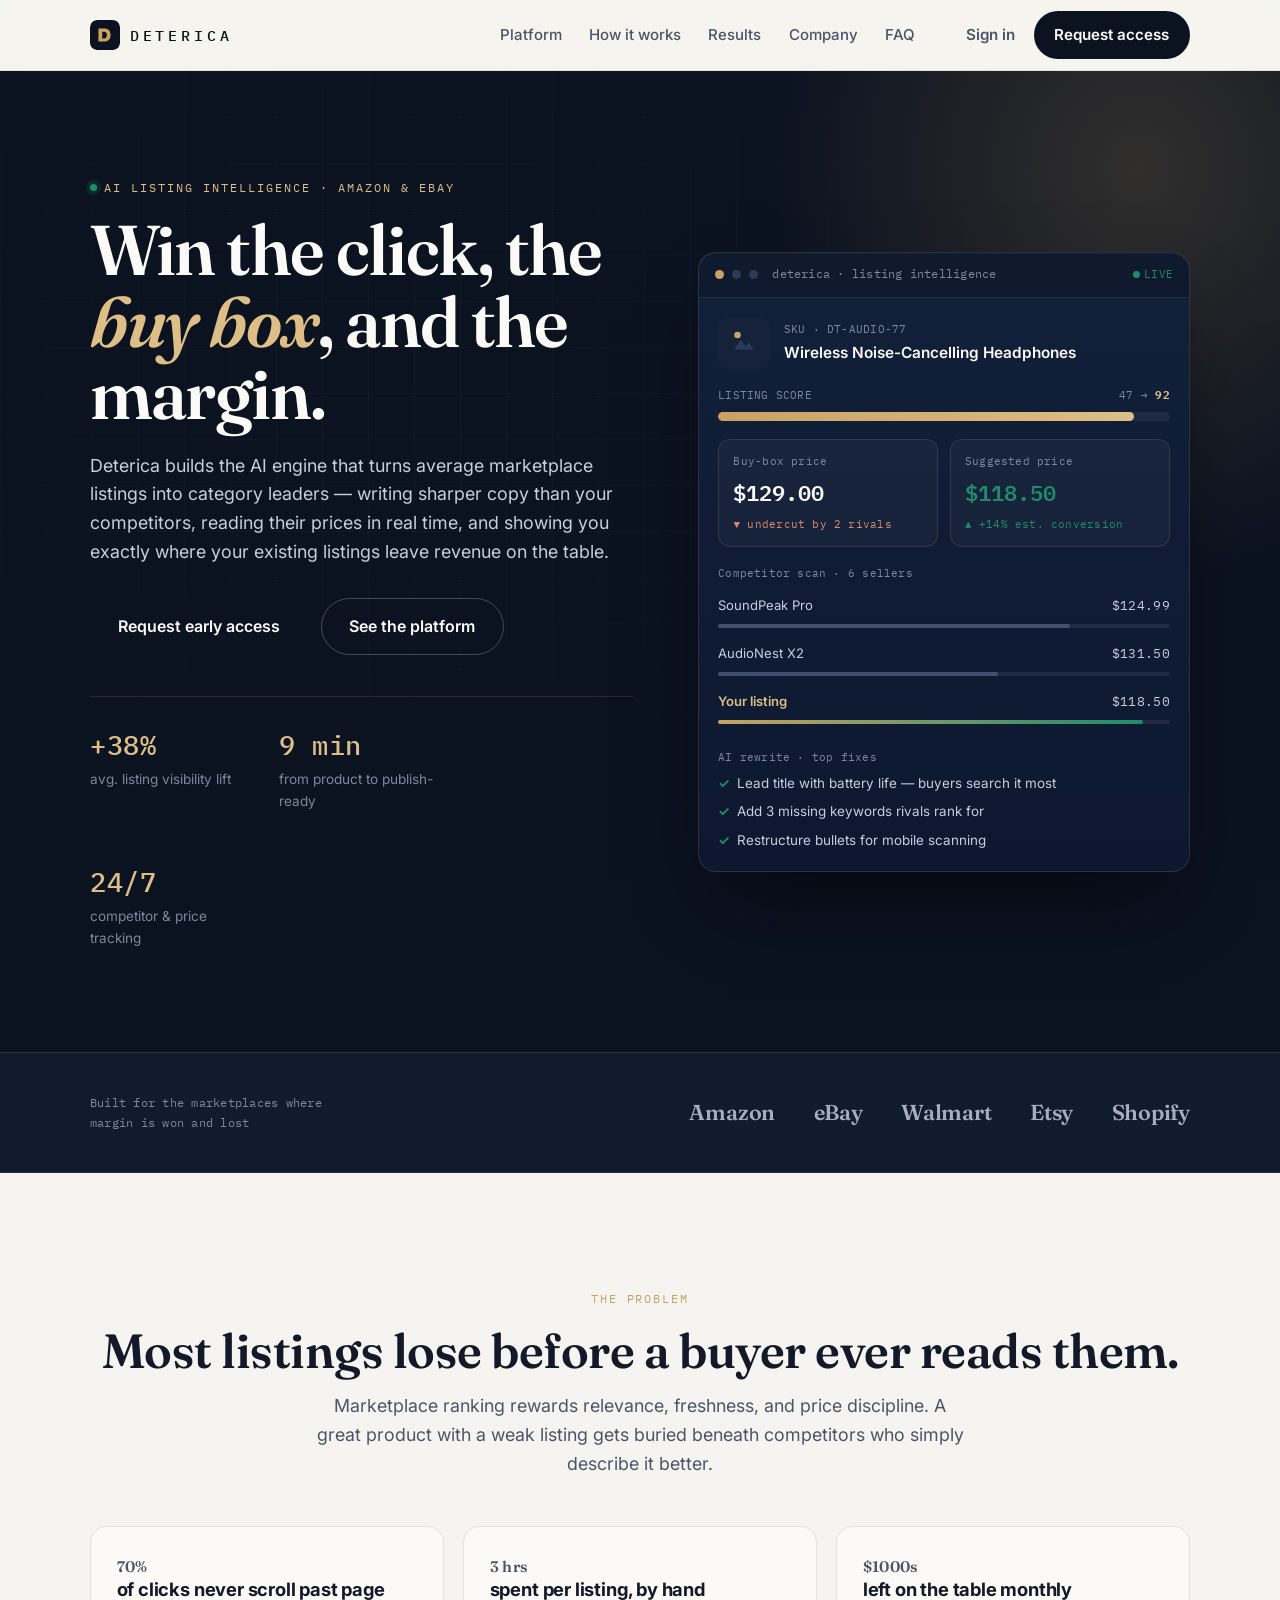
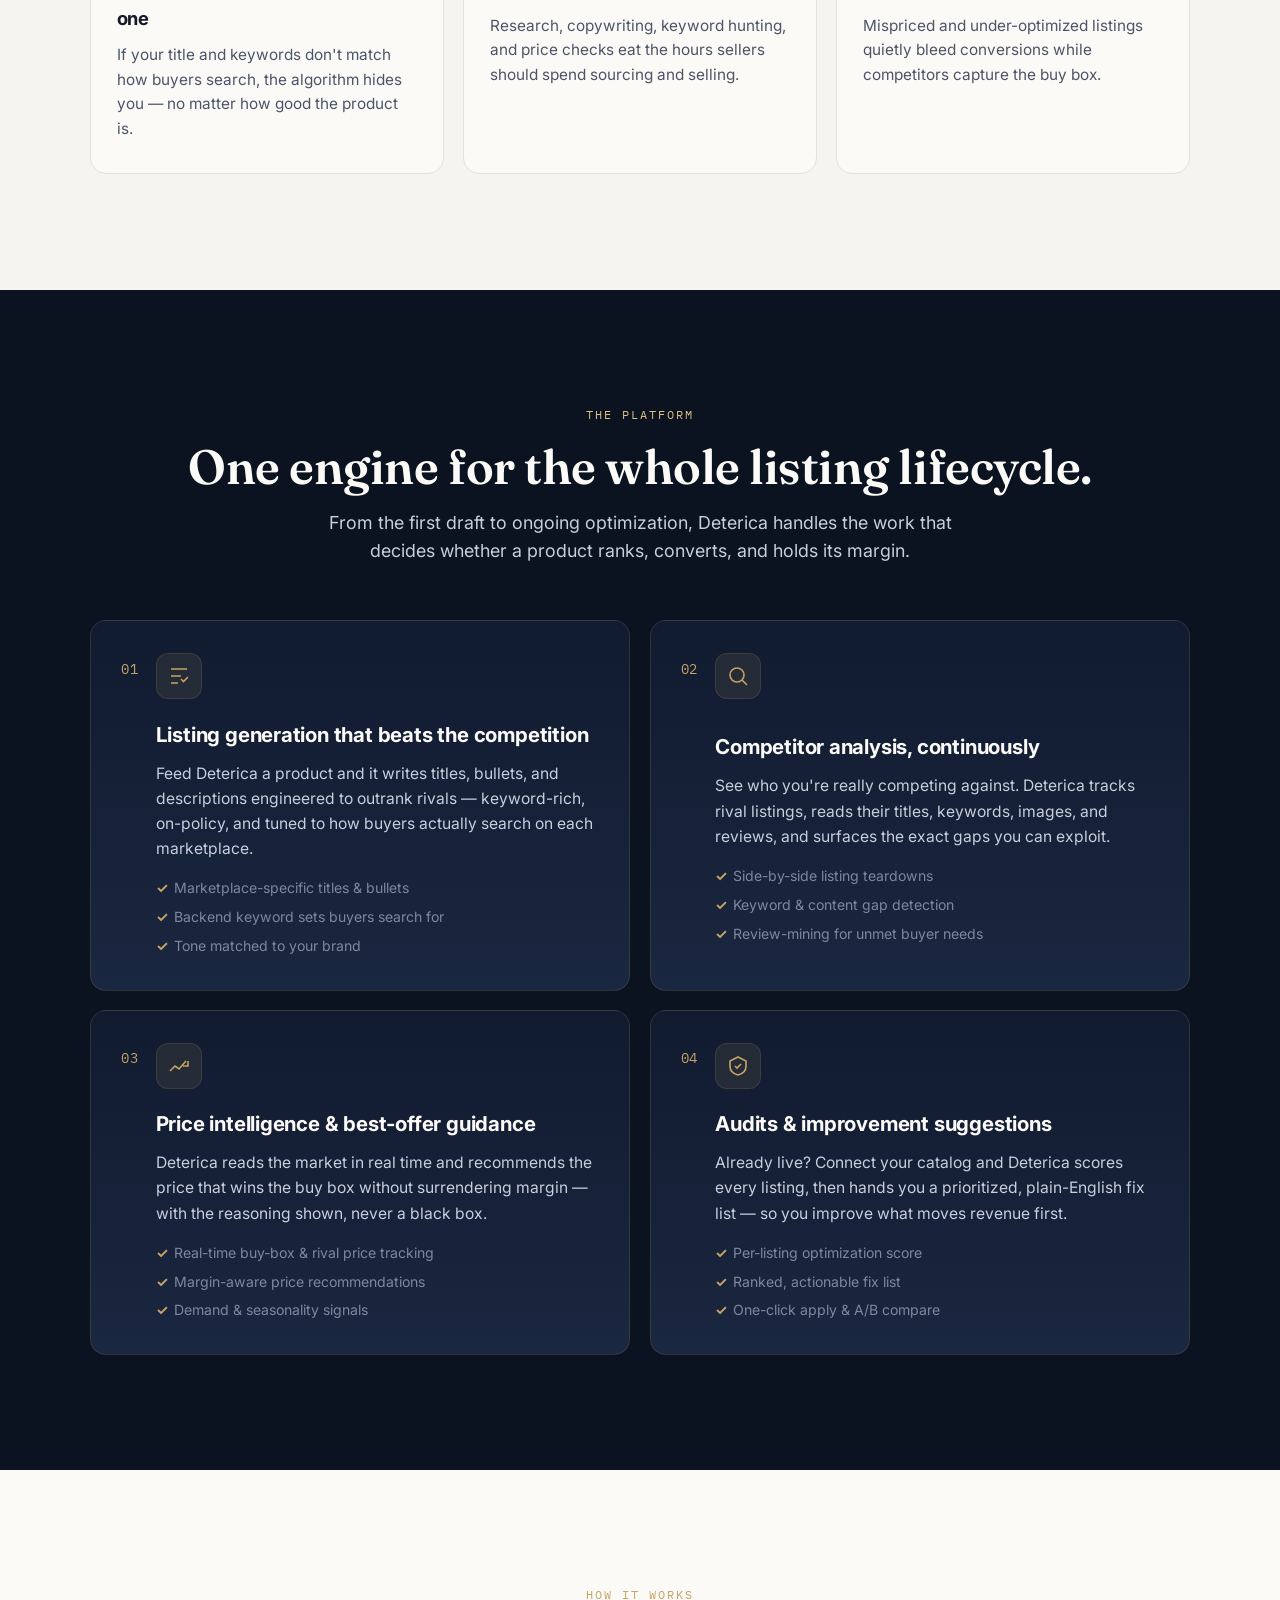
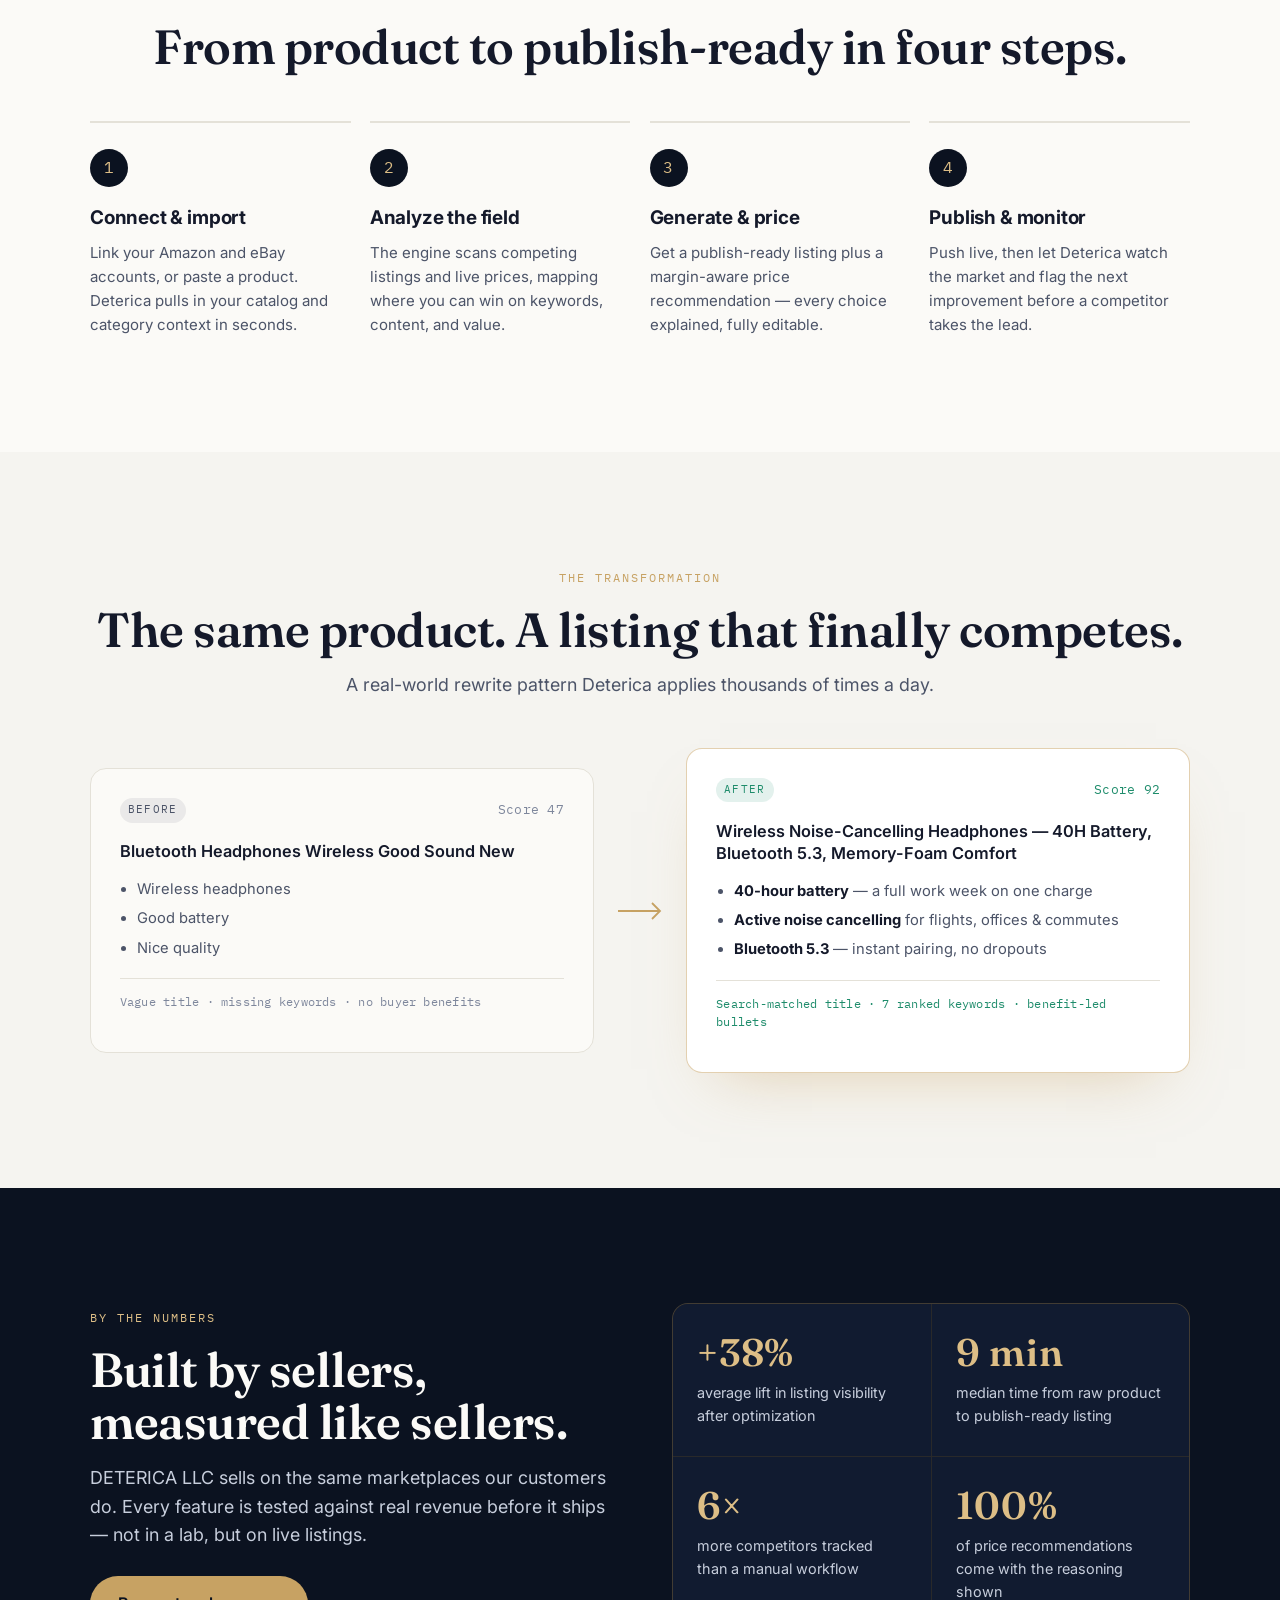
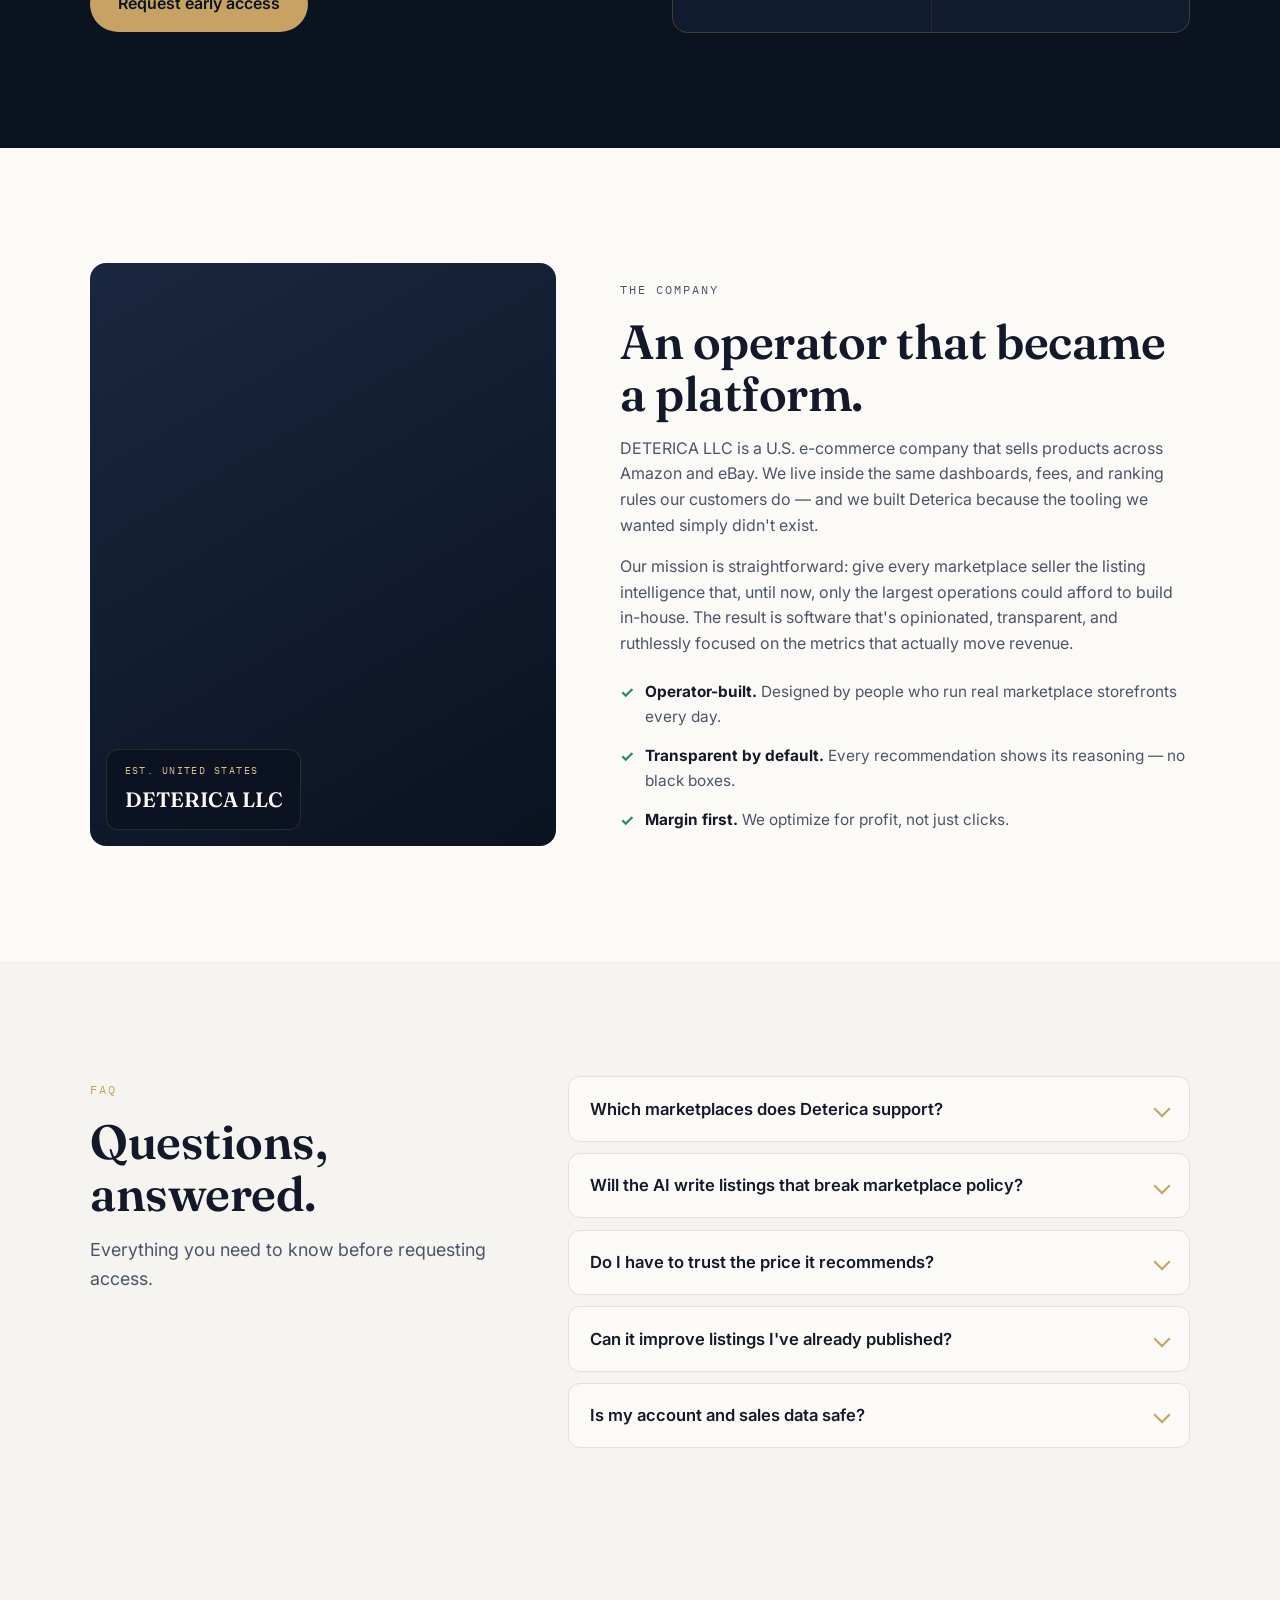
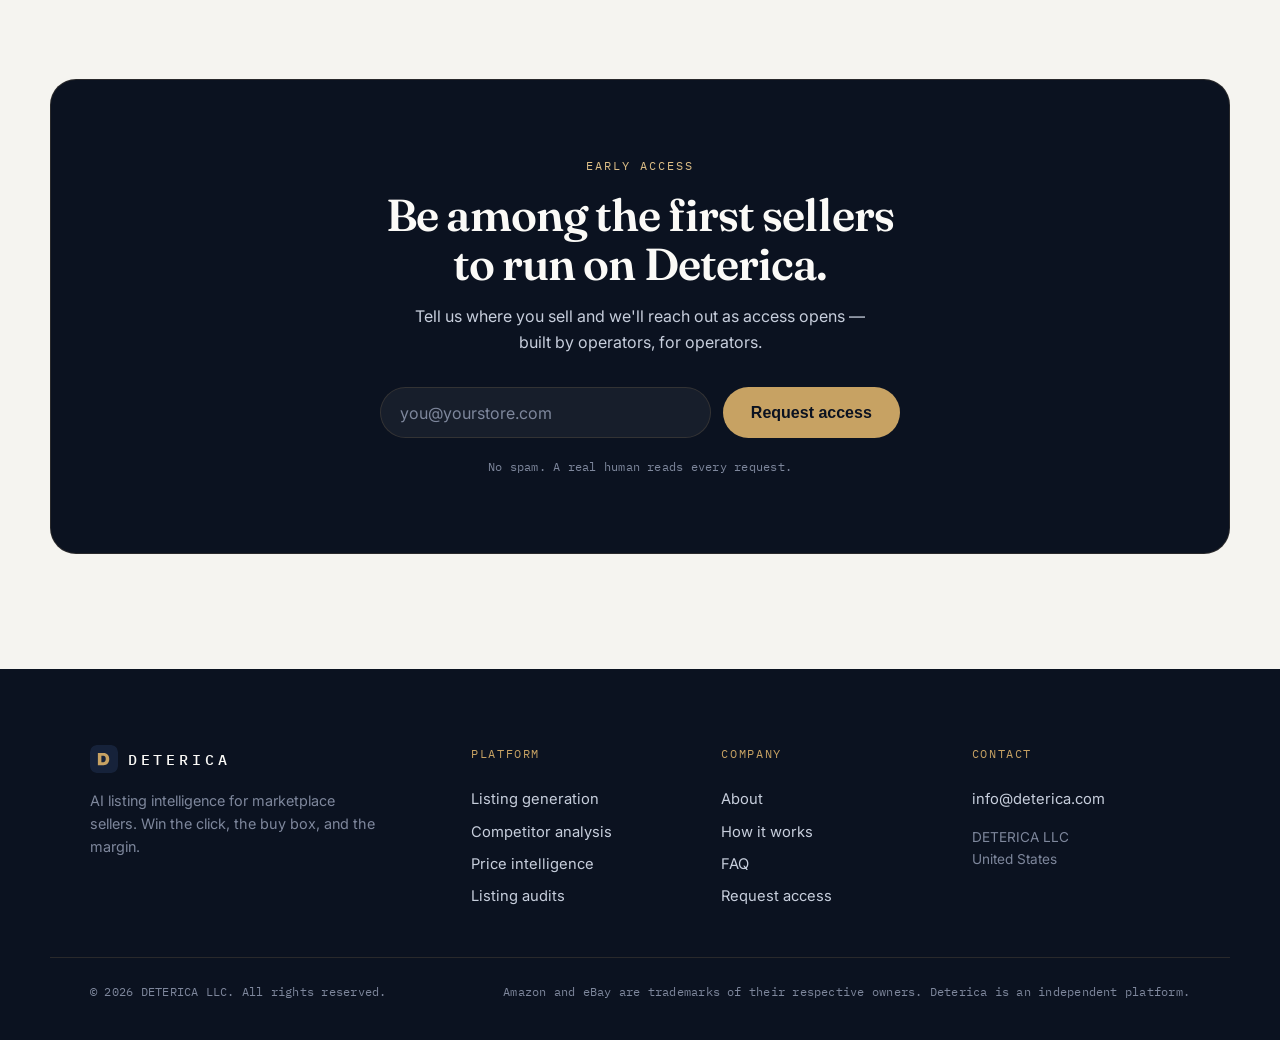
==== index.html @ 18a64daf "init" ====
<!DOCTYPE html>
<html lang="en">
<head>
  <meta charset="UTF-8" />
  <meta name="viewport" content="width=device-width, initial-scale=1.0" />
  <title>Deterica — AI Listing Intelligence for Amazon &amp; eBay Sellers</title>
  <meta name="description" content="Deterica builds AI that turns average marketplace listings into category leaders — generating better copy than competitors, analyzing rivals and prices, and auditing your existing listings for missed revenue." />
  <meta name="theme-color" content="#0B1220" />

  <!-- Open Graph -->
  <meta property="og:type" content="website" />
  <meta property="og:title" content="Deterica — AI Listing Intelligence for Amazon &amp; eBay" />
  <meta property="og:description" content="Win the click, the buy box, and the margin. AI-built listings that outrank the competition." />

  <link rel="preconnect" href="https://fonts.googleapis.com" />
  <link rel="preconnect" href="https://fonts.gstatic.com" crossorigin />
  <link href="https://fonts.googleapis.com/css2?family=Fraunces:opsz,wght@9..144,400;9..144,500;9..144,600;9..144,700&family=Inter:wght@400;500;600&family=IBM+Plex+Mono:wght@400;500&display=swap" rel="stylesheet" />

  <link rel="icon" href="data:image/svg+xml,%3Csvg xmlns='http://www.w3.org/2000/svg' viewBox='0 0 32 32'%3E%3Crect width='32' height='32' rx='7' fill='%230B1220'/%3E%3Cpath d='M9 23V9h6.5c4 0 6.5 2.8 6.5 7s-2.5 7-6.5 7H9zm4-3.4h2.2c1.8 0 2.8-1.3 2.8-3.6s-1-3.6-2.8-3.6H13v7.2z' fill='%23C7A263'/%3E%3C/svg%3E" />
  <link rel="stylesheet" href="styles.css" />
</head>
<body>

  <!-- ===================== HEADER ===================== -->
  <header class="site-header" id="top">
    <div class="wrap header-inner">
      <a class="brand" href="#top" aria-label="Deterica home">
        <svg class="brand-mark" width="30" height="30" viewBox="0 0 32 32" aria-hidden="true">
          <rect width="32" height="32" rx="7" fill="#0B1220"/>
          <path d="M9 23V9h6.5c4 0 6.5 2.8 6.5 7s-2.5 7-6.5 7H9zm4-3.4h2.2c1.8 0 2.8-1.3 2.8-3.6s-1-3.6-2.8-3.6H13v7.2z" fill="#C7A263"/>
        </svg>
        <span class="brand-word">DETERICA</span>
      </a>

      <nav class="nav" aria-label="Primary">
        <a href="#platform">Platform</a>
        <a href="#process">How it works</a>
        <a href="#showcase">Results</a>
        <a href="#company">Company</a>
        <a href="#faq">FAQ</a>
      </nav>

      <div class="header-cta">
        <a class="btn btn-ghost" href="#contact">Sign in</a>
        <a class="btn btn-solid" href="#contact">Request access</a>
      </div>

      <button class="nav-toggle" aria-expanded="false" aria-controls="mobile-nav" aria-label="Open menu">
        <span></span><span></span><span></span>
      </button>
    </div>
    <div class="mobile-nav" id="mobile-nav" hidden>
      <a href="#platform">Platform</a>
      <a href="#process">How it works</a>
      <a href="#showcase">Results</a>
      <a href="#company">Company</a>
      <a href="#faq">FAQ</a>
      <a class="btn btn-solid" href="#contact">Request access</a>
    </div>
  </header>

  <main>
    <!-- ===================== HERO ===================== -->
    <section class="hero">
      <div class="hero-glow" aria-hidden="true"></div>
      <div class="wrap hero-grid">
        <div class="hero-copy">
          <p class="eyebrow"><span class="dot"></span>AI Listing Intelligence · Amazon &amp; eBay</p>
          <h1 class="display">
            Win the click, the<br><span class="accent">buy box</span>, and the margin.
          </h1>
          <p class="lede">
            Deterica builds the AI engine that turns average marketplace listings into
            category leaders — writing sharper copy than your competitors, reading their
            prices in real time, and showing you exactly where your existing listings
            leave revenue on the table.
          </p>
          <div class="hero-actions">
            <a class="btn btn-solid btn-lg" href="#contact">Request early access</a>
            <a class="btn btn-line btn-lg" href="#platform">See the platform</a>
          </div>
          <dl class="hero-stats">
            <div><dt class="mono">+38%</dt><dd>avg. listing visibility lift</dd></div>
            <div><dt class="mono">9 min</dt><dd>from product to publish-ready</dd></div>
            <div><dt class="mono">24/7</dt><dd>competitor &amp; price tracking</dd></div>
          </dl>
        </div>

        <!-- SIGNATURE: Listing Intelligence panel -->
        <div class="panel" role="img" aria-label="Deterica analyzing a product listing: optimization score rising from 47 to 92, a competitor price table, and AI rewrite suggestions.">
          <div class="panel-bar">
            <span class="panel-dot"></span><span class="panel-dot"></span><span class="panel-dot"></span>
            <span class="panel-title mono">deterica · listing intelligence</span>
            <span class="panel-live mono"><i></i>LIVE</span>
          </div>
          <div class="panel-body">
            <div class="panel-product">
              <div class="panel-thumb" aria-hidden="true">
                <svg viewBox="0 0 64 64" width="100%" height="100%">
                  <rect width="64" height="64" rx="10" fill="#16223a"/>
                  <path d="M20 40l8-12 6 8 4-5 6 9z" fill="#2a3a5c"/>
                  <circle cx="24" cy="22" r="4" fill="#C7A263"/>
                </svg>
              </div>
              <div>
                <p class="mono panel-sku">SKU · DT-AUDIO-77</p>
                <p class="panel-name">Wireless Noise-Cancelling Headphones</p>
              </div>
            </div>

            <div class="score">
              <div class="score-head">
                <span class="mono">LISTING SCORE</span>
                <span class="score-jump mono">47 → <strong>92</strong></span>
              </div>
              <div class="score-track"><div class="score-fill" style="--w:92%"></div></div>
            </div>

            <div class="panel-grid">
              <div class="metric">
                <p class="mono metric-label">Buy-box price</p>
                <p class="metric-value">$129.00</p>
                <p class="metric-delta down mono">▼ undercut by 2 rivals</p>
              </div>
              <div class="metric">
                <p class="mono metric-label">Suggested price</p>
                <p class="metric-value pos">$118.50</p>
                <p class="metric-delta up mono">▲ +14% est. conversion</p>
              </div>
            </div>

            <div class="rivals">
              <p class="mono metric-label">Competitor scan · 6 sellers</p>
              <div class="rival"><span>SoundPeak Pro</span><span class="mono">$124.99</span><i class="bar" style="--w:78%"></i></div>
              <div class="rival"><span>AudioNest X2</span><span class="mono">$131.50</span><i class="bar" style="--w:62%"></i></div>
              <div class="rival best"><span>Your listing</span><span class="mono">$118.50</span><i class="bar" style="--w:94%"></i></div>
            </div>

            <div class="suggest">
              <p class="mono metric-label">AI rewrite · top fixes</p>
              <ul>
                <li><span class="tick">✓</span>Lead title with battery life — buyers search it most</li>
                <li><span class="tick">✓</span>Add 3 missing keywords rivals rank for</li>
                <li><span class="tick">✓</span>Restructure bullets for mobile scanning</li>
              </ul>
            </div>
          </div>
        </div>
      </div>
    </section>

    <!-- ===================== MARKETPLACES ===================== -->
    <section class="marquee-band">
      <div class="wrap band-inner">
        <p class="mono band-label">Built for the marketplaces where margin is won and lost</p>
        <ul class="logos">
          <li>Amazon</li>
          <li>eBay</li>
          <li>Walmart</li>
          <li>Etsy</li>
          <li>Shopify</li>
        </ul>
      </div>
    </section>

    <!-- ===================== PROBLEM ===================== -->
    <section class="section problem" id="why">
      <div class="wrap">
        <p class="eyebrow center">The problem</p>
        <h2 class="section-title center">Most listings lose before a buyer ever reads them.</h2>
        <p class="section-sub center">
          Marketplace ranking rewards relevance, freshness, and price discipline. A great product
          with a weak listing gets buried beneath competitors who simply describe it better.
        </p>
        <div class="problem-grid">
          <article class="prob">
            <p class="mono prob-stat">70%</p>
            <h3>of clicks never scroll past page one</h3>
            <p>If your title and keywords don't match how buyers search, the algorithm hides you — no matter how good the product is.</p>
          </article>
          <article class="prob">
            <p class="mono prob-stat">3 hrs</p>
            <h3>spent per listing, by hand</h3>
            <p>Research, copywriting, keyword hunting, and price checks eat the hours sellers should spend sourcing and selling.</p>
          </article>
          <article class="prob">
            <p class="mono prob-stat">$1000s</p>
            <h3>left on the table monthly</h3>
            <p>Mispriced and under-optimized listings quietly bleed conversions while competitors capture the buy box.</p>
          </article>
        </div>
      </div>
    </section>

    <!-- ===================== PLATFORM ===================== -->
    <section class="section dark platform" id="platform">
      <div class="wrap">
        <p class="eyebrow center light">The platform</p>
        <h2 class="section-title center light">One engine for the whole listing lifecycle.</h2>
        <p class="section-sub center light-sub">
          From the first draft to ongoing optimization, Deterica handles the work that decides
          whether a product ranks, converts, and holds its margin.
        </p>

        <div class="feature-list">
          <article class="feature">
            <span class="feature-no mono">01</span>
            <div class="feature-icon" aria-hidden="true">
              <svg viewBox="0 0 24 24" width="24" height="24" fill="none" stroke="#C7A263" stroke-width="1.6"><path d="M4 5h16M4 12h10M4 19h7"/><path d="M17 15l2.5 2.5L24 13" transform="translate(-3 0)"/></svg>
            </div>
            <div class="feature-text">
              <h3>Listing generation that beats the competition</h3>
              <p>Feed Deterica a product and it writes titles, bullets, and descriptions engineered to outrank rivals — keyword-rich, on-policy, and tuned to how buyers actually search on each marketplace.</p>
              <ul class="ticks">
                <li>Marketplace-specific titles &amp; bullets</li>
                <li>Backend keyword sets buyers search for</li>
                <li>Tone matched to your brand</li>
              </ul>
            </div>
          </article>

          <article class="feature">
            <span class="feature-no mono">02</span>
            <div class="feature-icon" aria-hidden="true">
              <svg viewBox="0 0 24 24" width="24" height="24" fill="none" stroke="#C7A263" stroke-width="1.6"><circle cx="11" cy="11" r="7"/><path d="M16 16l5 5"/></svg>
            </div>
            <div class="feature-text">
              <h3>Competitor analysis, continuously</h3>
              <p>See who you're really competing against. Deterica tracks rival listings, reads their titles, keywords, images, and reviews, and surfaces the exact gaps you can exploit.</p>
              <ul class="ticks">
                <li>Side-by-side listing teardowns</li>
                <li>Keyword &amp; content gap detection</li>
                <li>Review-mining for unmet buyer needs</li>
              </ul>
            </div>
          </article>

          <article class="feature">
            <span class="feature-no mono">03</span>
            <div class="feature-icon" aria-hidden="true">
              <svg viewBox="0 0 24 24" width="24" height="24" fill="none" stroke="#C7A263" stroke-width="1.6"><path d="M3 17l5-5 4 3 7-8"/><path d="M21 7v5h-5"/></svg>
            </div>
            <div class="feature-text">
              <h3>Price intelligence &amp; best-offer guidance</h3>
              <p>Deterica reads the market in real time and recommends the price that wins the buy box without surrendering margin — with the reasoning shown, never a black box.</p>
              <ul class="ticks">
                <li>Real-time buy-box &amp; rival price tracking</li>
                <li>Margin-aware price recommendations</li>
                <li>Demand &amp; seasonality signals</li>
              </ul>
            </div>
          </article>

          <article class="feature">
            <span class="feature-no mono">04</span>
            <div class="feature-icon" aria-hidden="true">
              <svg viewBox="0 0 24 24" width="24" height="24" fill="none" stroke="#C7A263" stroke-width="1.6"><path d="M12 3l8 4v5c0 5-3.5 8-8 9-4.5-1-8-4-8-9V7z"/><path d="M9 12l2 2 4-4"/></svg>
            </div>
            <div class="feature-text">
              <h3>Audits &amp; improvement suggestions</h3>
              <p>Already live? Connect your catalog and Deterica scores every listing, then hands you a prioritized, plain-English fix list — so you improve what moves revenue first.</p>
              <ul class="ticks">
                <li>Per-listing optimization score</li>
                <li>Ranked, actionable fix list</li>
                <li>One-click apply &amp; A/B compare</li>
              </ul>
            </div>
          </article>
        </div>
      </div>
    </section>

    <!-- ===================== PROCESS ===================== -->
    <section class="section process" id="process">
      <div class="wrap">
        <p class="eyebrow center">How it works</p>
        <h2 class="section-title center">From product to publish-ready in four steps.</h2>
        <ol class="steps">
          <li class="step">
            <span class="step-no mono">1</span>
            <h3>Connect &amp; import</h3>
            <p>Link your Amazon and eBay accounts, or paste a product. Deterica pulls in your catalog and category context in seconds.</p>
          </li>
          <li class="step">
            <span class="step-no mono">2</span>
            <h3>Analyze the field</h3>
            <p>The engine scans competing listings and live prices, mapping where you can win on keywords, content, and value.</p>
          </li>
          <li class="step">
            <span class="step-no mono">3</span>
            <h3>Generate &amp; price</h3>
            <p>Get a publish-ready listing plus a margin-aware price recommendation — every choice explained, fully editable.</p>
          </li>
          <li class="step">
            <span class="step-no mono">4</span>
            <h3>Publish &amp; monitor</h3>
            <p>Push live, then let Deterica watch the market and flag the next improvement before a competitor takes the lead.</p>
          </li>
        </ol>
      </div>
    </section>

    <!-- ===================== SHOWCASE / BEFORE-AFTER ===================== -->
    <section class="section showcase" id="showcase">
      <div class="wrap">
        <p class="eyebrow center">The transformation</p>
        <h2 class="section-title center">The same product. A listing that finally competes.</h2>
        <p class="section-sub center">A real-world rewrite pattern Deterica applies thousands of times a day.</p>

        <div class="ba-grid">
          <article class="ba ba-before">
            <header><span class="ba-tag mono">BEFORE</span><span class="ba-score mono">Score 47</span></header>
            <p class="ba-title">Bluetooth Headphones Wireless Good Sound New</p>
            <ul class="ba-bullets">
              <li>Wireless headphones</li>
              <li>Good battery</li>
              <li>Nice quality</li>
            </ul>
            <p class="ba-note mono">Vague title · missing keywords · no buyer benefits</p>
          </article>

          <div class="ba-arrow" aria-hidden="true">
            <svg viewBox="0 0 48 24" width="48" height="24" fill="none" stroke="#C7A263" stroke-width="1.8"><path d="M2 12h42M36 4l8 8-8 8"/></svg>
          </div>

          <article class="ba ba-after">
            <header><span class="ba-tag mono after">AFTER</span><span class="ba-score mono pos">Score 92</span></header>
            <p class="ba-title">Wireless Noise-Cancelling Headphones — 40H Battery, Bluetooth 5.3, Memory-Foam Comfort</p>
            <ul class="ba-bullets">
              <li><strong>40-hour battery</strong> — a full work week on one charge</li>
              <li><strong>Active noise cancelling</strong> for flights, offices &amp; commutes</li>
              <li><strong>Bluetooth 5.3</strong> — instant pairing, no dropouts</li>
            </ul>
            <p class="ba-note mono pos">Search-matched title · 7 ranked keywords · benefit-led bullets</p>
          </article>
        </div>
      </div>
    </section>

    <!-- ===================== RESULTS ===================== -->
    <section class="section dark results">
      <div class="wrap">
        <div class="results-grid">
          <div class="results-copy">
            <p class="eyebrow light">By the numbers</p>
            <h2 class="section-title light">Built by sellers, measured like sellers.</h2>
            <p class="section-sub light-sub">
              DETERICA LLC sells on the same marketplaces our customers do. Every feature is
              tested against real revenue before it ships — not in a lab, but on live listings.
            </p>
            <a class="btn btn-solid btn-lg" href="#contact">Request early access</a>
          </div>
          <dl class="big-stats">
            <div><dt class="mono">+38%</dt><dd>average lift in listing visibility after optimization</dd></div>
            <div><dt class="mono">9 min</dt><dd>median time from raw product to publish-ready listing</dd></div>
            <div><dt class="mono">6×</dt><dd>more competitors tracked than a manual workflow</dd></div>
            <div><dt class="mono">100%</dt><dd>of price recommendations come with the reasoning shown</dd></div>
          </dl>
        </div>
      </div>
    </section>

    <!-- ===================== COMPANY ===================== -->
    <section class="section company" id="company">
      <div class="wrap company-grid">
        <div class="company-media" aria-hidden="true">
          <img src="https://images.unsplash.com/photo-1586528116311-ad8dd3c8310d?auto=format&fit=crop&w=900&q=80"
               alt="" loading="lazy" width="900" height="1100" onerror="this.style.display='none';this.parentNode.classList.add('media-fallback')" />
          <div class="company-badge">
            <span class="mono">EST. UNITED STATES</span>
            <strong>DETERICA&nbsp;LLC</strong>
          </div>
        </div>
        <div class="company-copy">
          <p class="eyebrow">The company</p>
          <h2 class="section-title">An operator that became a platform.</h2>
          <p>
            DETERICA LLC is a U.S. e-commerce company that sells products across Amazon and eBay.
            We live inside the same dashboards, fees, and ranking rules our customers do — and we
            built Deterica because the tooling we wanted simply didn't exist.
          </p>
          <p>
            Our mission is straightforward: give every marketplace seller the listing intelligence
            that, until now, only the largest operations could afford to build in-house. The result
            is software that's opinionated, transparent, and ruthlessly focused on the metrics that
            actually move revenue.
          </p>
          <ul class="company-points">
            <li><span class="tick">✓</span><div><strong>Operator-built.</strong> Designed by people who run real marketplace storefronts every day.</div></li>
            <li><span class="tick">✓</span><div><strong>Transparent by default.</strong> Every recommendation shows its reasoning — no black boxes.</div></li>
            <li><span class="tick">✓</span><div><strong>Margin first.</strong> We optimize for profit, not just clicks.</div></li>
          </ul>
        </div>
      </div>
    </section>

    <!-- ===================== FAQ ===================== -->
    <section class="section faq" id="faq">
      <div class="wrap faq-wrap">
        <div class="faq-head">
          <p class="eyebrow">FAQ</p>
          <h2 class="section-title">Questions, answered.</h2>
          <p class="section-sub">Everything you need to know before requesting access.</p>
        </div>
        <div class="faq-list">
          <details>
            <summary>Which marketplaces does Deterica support?<span class="chev" aria-hidden="true"></span></summary>
            <p>Deterica is built first for Amazon and eBay, the marketplaces where listing quality and price discipline most directly decide who wins. Walmart, Etsy, and Shopify support are on the roadmap.</p>
          </details>
          <details>
            <summary>Will the AI write listings that break marketplace policy?<span class="chev" aria-hidden="true"></span></summary>
            <p>No. Deterica generates copy against each marketplace's content rules and character limits, and flags anything that risks suppression — so what you publish is both competitive and compliant.</p>
          </details>
          <details>
            <summary>Do I have to trust the price it recommends?<span class="chev" aria-hidden="true"></span></summary>
            <p>Never blindly. Every price recommendation comes with the reasoning shown — the rival prices, margin impact, and demand signals behind it. You stay in control of the final number.</p>
          </details>
          <details>
            <summary>Can it improve listings I've already published?<span class="chev" aria-hidden="true"></span></summary>
            <p>Yes. Connect your catalog and Deterica scores every live listing, then hands you a prioritized fix list so you improve the listings that move revenue first — with one-click apply and A/B comparison.</p>
          </details>
          <details>
            <summary>Is my account and sales data safe?<span class="chev" aria-hidden="true"></span></summary>
            <p>We connect through official marketplace APIs, encrypt data in transit and at rest, and never sell your data or expose it to other sellers. Your competitive edge stays yours.</p>
          </details>
        </div>
      </div>
    </section>

    <!-- ===================== CTA / CONTACT ===================== -->
    <section class="section cta" id="contact">
      <div class="wrap cta-card">
        <div class="cta-glow" aria-hidden="true"></div>
        <p class="eyebrow light center">Early access</p>
        <h2 class="cta-title">Be among the first sellers to run on Deterica.</h2>
        <p class="cta-sub">Tell us where you sell and we'll reach out as access opens — built by operators, for operators.</p>
        <form class="cta-form" onsubmit="return Deterica.submitWaitlist(event)">
          <label class="sr-only" for="email">Work email</label>
          <input id="email" type="email" name="email" placeholder="you@yourstore.com" required autocomplete="email" />
          <button class="btn btn-solid btn-lg" type="submit">Request access</button>
        </form>
        <p class="cta-fineprint mono" id="form-status">No spam. A real human reads every request.</p>
      </div>
    </section>
  </main>

  <!-- ===================== FOOTER ===================== -->
  <footer class="site-footer">
    <div class="wrap footer-grid">
      <div class="footer-brand">
        <a class="brand" href="#top" aria-label="Deterica home">
          <svg class="brand-mark" width="28" height="28" viewBox="0 0 32 32" aria-hidden="true">
            <rect width="32" height="32" rx="7" fill="#16223a"/>
            <path d="M9 23V9h6.5c4 0 6.5 2.8 6.5 7s-2.5 7-6.5 7H9zm4-3.4h2.2c1.8 0 2.8-1.3 2.8-3.6s-1-3.6-2.8-3.6H13v7.2z" fill="#C7A263"/>
          </svg>
          <span class="brand-word light">DETERICA</span>
        </a>
        <p class="footer-tag">AI listing intelligence for marketplace sellers. Win the click, the buy box, and the margin.</p>
      </div>
      <nav class="footer-col" aria-label="Platform">
        <p class="footer-h mono">Platform</p>
        <a href="#platform">Listing generation</a>
        <a href="#platform">Competitor analysis</a>
        <a href="#platform">Price intelligence</a>
        <a href="#platform">Listing audits</a>
      </nav>
      <nav class="footer-col" aria-label="Company">
        <p class="footer-h mono">Company</p>
        <a href="#company">About</a>
        <a href="#process">How it works</a>
        <a href="#faq">FAQ</a>
        <a href="#contact">Request access</a>
      </nav>
      <div class="footer-col">
        <p class="footer-h mono">Contact</p>
        <a href="mailto:info@deterica.com">info@deterica.com</a>
        <p class="footer-small">DETERICA LLC<br>United States</p>
      </div>
    </div>
    <div class="wrap footer-bottom">
      <p class="mono">© <span id="year">2026</span> DETERICA LLC. All rights reserved.</p>
      <p class="mono">Amazon and eBay are trademarks of their respective owners. Deterica is an independent platform.</p>
    </div>
  </footer>

  <script src="script.js"></script>
</body>
</html>
---- styles.css ----
/* =========================================================
   DETERICA — Listing Intelligence
   Palette: ink navy + warm paper + champagne brass + profit emerald
   Type:    Fraunces (display) · Inter (body) · IBM Plex Mono (data)
   ========================================================= */

:root {
  --ink:        #0B1220;
  --ink-700:    #111B30;
  --ink-600:    #1A2740;
  --ink-line:   rgba(199, 162, 99, .16);

  --paper:      #F5F4F0;
  --paper-2:    #FBFAF7;
  --white:      #FFFFFF;

  --brass:      #C7A263;
  --brass-br:   #DDBE86;
  --emerald:    #1E8C6B;

  --text:       #14192A;
  --text-soft:  #4C5468;
  --text-light: #C7CEDC;
  --text-faint: #7E879C;

  --line:       #E4E1D8;

  --maxw: 1180px;
  --pad: clamp(20px, 5vw, 40px);
  --r: 16px;

  --ff-display: "Fraunces", Georgia, serif;
  --ff-body: "Inter", system-ui, -apple-system, sans-serif;
  --ff-mono: "IBM Plex Mono", ui-monospace, monospace;
}

* { box-sizing: border-box; }

html { scroll-behavior: smooth; }
@media (prefers-reduced-motion: reduce) { html { scroll-behavior: auto; } }

body {
  margin: 0;
  font-family: var(--ff-body);
  background: var(--paper);
  color: var(--text);
  line-height: 1.6;
  -webkit-font-smoothing: antialiased;
  text-rendering: optimizeLegibility;
}

img { max-width: 100%; display: block; }
a { color: inherit; text-decoration: none; }

.wrap { width: 100%; max-width: var(--maxw); margin-inline: auto; padding-inline: var(--pad); }

.mono { font-family: var(--ff-mono); font-feature-settings: "tnum" 1; letter-spacing: .02em; }
.sr-only { position: absolute; width: 1px; height: 1px; padding: 0; margin: -1px; overflow: hidden; clip: rect(0 0 0 0); white-space: nowrap; border: 0; }

::selection { background: var(--brass); color: var(--ink); }

:focus-visible { outline: 2px solid var(--brass); outline-offset: 3px; border-radius: 4px; }

/* ---------- Buttons ---------- */
.btn {
  display: inline-flex; align-items: center; justify-content: center;
  gap: .5em;
  font-weight: 600; font-size: .95rem;
  padding: .7em 1.3em;
  border-radius: 999px;
  border: 1px solid transparent;
  cursor: pointer;
  transition: transform .18s ease, background .18s ease, color .18s ease, border-color .18s ease, box-shadow .18s ease;
  white-space: nowrap;
}
.btn-lg { padding: .9em 1.7em; font-size: 1rem; }
.btn-solid { background: var(--ink); color: var(--paper-2); }
.btn-solid:hover { background: var(--ink-600); transform: translateY(-2px); box-shadow: 0 10px 30px -12px rgba(11,18,32,.6); }
.btn-line { background: transparent; color: var(--ink); border-color: rgba(20,25,42,.22); }
.btn-line:hover { border-color: var(--ink); transform: translateY(-2px); }
.btn-ghost { background: transparent; color: var(--text-soft); padding-inline: .6em; }
.btn-ghost:hover { color: var(--ink); }

/* On dark surfaces */
.dark .btn-solid, .cta .btn-solid { background: var(--brass); color: var(--ink); }
.dark .btn-solid:hover, .cta .btn-solid:hover { background: var(--brass-br); }

/* ---------- Eyebrow / titles ---------- */
.eyebrow {
  font-family: var(--ff-mono);
  font-size: .78rem; letter-spacing: .16em; text-transform: uppercase;
  color: var(--brass);
  display: inline-flex; align-items: center; gap: .6em;
  margin: 0 0 1rem;
}
.eyebrow.center { display: flex; justify-content: center; }
.eyebrow.light { color: var(--brass-br); }
.eyebrow .dot { width: 7px; height: 7px; border-radius: 50%; background: var(--emerald); box-shadow: 0 0 0 4px rgba(30,140,107,.18); }

.section-title {
  font-family: var(--ff-display);
  font-weight: 600;
  font-size: clamp(1.9rem, 4.2vw, 3rem);
  line-height: 1.08;
  letter-spacing: -.01em;
  margin: 0 0 1rem;
  color: var(--text);
}
.section-title.center { text-align: center; }
.section-title.light { color: var(--paper-2); }

.section-sub {
  font-size: 1.12rem; color: var(--text-soft); max-width: 60ch; margin: 0 auto 0;
}
.section-sub.center { text-align: center; }
.light-sub { color: var(--text-light); }

.section { padding-block: clamp(64px, 9vw, 120px); }
.section.dark { background: var(--ink); }

/* =========================================================
   HEADER
   ========================================================= */
.site-header {
  position: sticky; top: 0; z-index: 50;
  background: rgba(245,244,240,.82);
  backdrop-filter: saturate(150%) blur(14px);
  border-bottom: 1px solid var(--line);
}
.header-inner { display: flex; align-items: center; gap: 1.2rem; height: 70px; }
.brand { display: inline-flex; align-items: center; gap: .6em; }
.brand-mark { border-radius: 7px; }
.brand-word {
  font-family: var(--ff-mono); font-weight: 500;
  letter-spacing: .26em; font-size: .95rem; color: var(--ink);
}
.brand-word.light { color: var(--paper-2); }

.nav { display: flex; gap: 1.7rem; margin-left: auto; }
.nav a { font-size: .94rem; color: var(--text-soft); font-weight: 500; transition: color .15s; }
.nav a:hover { color: var(--ink); }

.header-cta { display: flex; align-items: center; gap: .5rem; margin-left: 1.4rem; }

.nav-toggle { display: none; background: none; border: 0; cursor: pointer; padding: 8px; margin-left: auto; }
.nav-toggle span { display: block; width: 22px; height: 2px; background: var(--ink); margin: 4px 0; transition: .25s; }

.mobile-nav { display: none; flex-direction: column; gap: .2rem; padding: 1rem var(--pad) 1.5rem; border-bottom: 1px solid var(--line); background: var(--paper); }
.mobile-nav a { padding: .7rem 0; color: var(--text-soft); font-weight: 500; border-bottom: 1px solid var(--line); }
.mobile-nav .btn { margin-top: .8rem; border: 0; }

@media (max-width: 920px) {
  .nav, .header-cta { display: none; }
  .nav-toggle { display: block; }
  .mobile-nav[data-open="true"] { display: flex; }
}

/* =========================================================
   HERO
   ========================================================= */
.hero { position: relative; background: var(--ink); color: var(--paper-2); overflow: hidden; padding-block: clamp(60px, 8vw, 110px); }
.hero-glow {
  position: absolute; inset: -20% -10% auto auto; width: 70%; height: 120%;
  background: radial-gradient(60% 50% at 70% 25%, rgba(199,162,99,.20), transparent 70%);
  pointer-events: none;
}
.hero::before {
  content: ""; position: absolute; inset: 0;
  background-image: linear-gradient(rgba(199,162,99,.05) 1px, transparent 1px), linear-gradient(90deg, rgba(199,162,99,.05) 1px, transparent 1px);
  background-size: 46px 46px;
  -webkit-mask-image: radial-gradient(80% 70% at 30% 30%, #000, transparent 75%);
          mask-image: radial-gradient(80% 70% at 30% 30%, #000, transparent 75%);
}
.hero-grid {
  position: relative; z-index: 1;
  display: grid; grid-template-columns: 1.05fr .95fr; gap: clamp(32px, 5vw, 64px);
  align-items: center;
}
.hero-copy .eyebrow { color: var(--brass-br); }

.display {
  font-family: var(--ff-display);
  font-weight: 600;
  font-size: clamp(2.6rem, 6vw, 4.4rem);
  line-height: 1.02;
  letter-spacing: -.02em;
  margin: 0 0 1.4rem;
}
.display .accent { color: var(--brass-br); font-style: italic; }

.lede { font-size: clamp(1.05rem, 1.4vw, 1.22rem); color: var(--text-light); max-width: 52ch; margin: 0 0 2rem; }

.hero-actions { display: flex; flex-wrap: wrap; gap: .8rem; margin-bottom: 2.6rem; }
.hero .btn-line { color: var(--paper-2); border-color: rgba(245,244,240,.25); }
.hero .btn-line:hover { border-color: var(--brass-br); color: var(--brass-br); }

.hero-stats { display: flex; flex-wrap: wrap; gap: clamp(1.4rem, 4vw, 3rem); margin: 0; padding-top: 1.6rem; border-top: 1px solid var(--ink-line); }
.hero-stats div { margin: 0; }
.hero-stats dt { font-size: 1.7rem; color: var(--brass-br); font-weight: 500; }
.hero-stats dd { margin: .15rem 0 0; font-size: .85rem; color: var(--text-faint); max-width: 18ch; }

/* ---------- Signature: Intelligence Panel ---------- */
.panel {
  background: linear-gradient(180deg, #122039, #0d1730);
  border: 1px solid var(--ink-line);
  border-radius: 18px;
  box-shadow: 0 40px 80px -30px rgba(0,0,0,.7), inset 0 1px 0 rgba(255,255,255,.04);
  overflow: hidden;
  animation: rise .8s cubic-bezier(.2,.7,.2,1) both;
}
@keyframes rise { from { opacity: 0; transform: translateY(24px); } }
@media (prefers-reduced-motion: reduce) { .panel { animation: none; } }

.panel-bar { display: flex; align-items: center; gap: .5rem; padding: .8rem 1rem; border-bottom: 1px solid var(--ink-line); background: rgba(0,0,0,.18); }
.panel-dot { width: 9px; height: 9px; border-radius: 50%; background: #2c3a57; }
.panel-dot:nth-child(1){ background: #C7A263; }
.panel-title { color: var(--text-faint); font-size: .74rem; margin-left: .4rem; }
.panel-live { margin-left: auto; color: var(--emerald); font-size: .68rem; display: inline-flex; align-items: center; gap: .4em; }
.panel-live i { width: 7px; height: 7px; border-radius: 50%; background: var(--emerald); box-shadow: 0 0 0 0 rgba(30,140,107,.6); animation: pulse 2s infinite; }
@keyframes pulse { 0%{box-shadow:0 0 0 0 rgba(30,140,107,.5);} 70%{box-shadow:0 0 0 7px rgba(30,140,107,0);} 100%{box-shadow:0 0 0 0 rgba(30,140,107,0);} }
@media (prefers-reduced-motion: reduce){ .panel-live i { animation: none; } }

.panel-body { padding: 1.2rem; display: grid; gap: 1.1rem; }
.panel-product { display: flex; align-items: center; gap: .85rem; }
.panel-thumb { width: 52px; height: 52px; flex: none; border-radius: 10px; overflow: hidden; }
.panel-sku { color: var(--text-faint); font-size: .68rem; margin: 0 0 .15rem; }
.panel-name { color: var(--paper-2); font-weight: 600; font-size: .96rem; margin: 0; }

.score-head { display: flex; justify-content: space-between; align-items: baseline; margin-bottom: .5rem; }
.score-head .mono { color: var(--text-faint); font-size: .68rem; }
.score-jump { color: var(--text-light); font-size: .85rem; }
.score-jump strong { color: var(--brass-br); }
.score-track { height: 9px; border-radius: 999px; background: rgba(255,255,255,.06); overflow: hidden; }
.score-fill { height: 100%; width: var(--w); border-radius: 999px; background: linear-gradient(90deg, var(--brass), var(--brass-br)); animation: grow 1.2s .3s cubic-bezier(.2,.7,.2,1) both; }
@keyframes grow { from { width: 18%; } }
@media (prefers-reduced-motion: reduce){ .score-fill { animation: none; } }

.panel-grid { display: grid; grid-template-columns: 1fr 1fr; gap: .7rem; }
.metric { background: rgba(255,255,255,.03); border: 1px solid var(--ink-line); border-radius: 12px; padding: .8rem .9rem; }
.metric-label { color: var(--text-faint); font-size: .66rem; margin: 0 0 .35rem; }
.metric-value { color: var(--paper-2); font-size: 1.4rem; font-weight: 600; font-family: var(--ff-mono); margin: 0; }
.metric-value.pos { color: var(--emerald); }
.metric-delta { font-size: .68rem; margin: .3rem 0 0; }
.metric-delta.up { color: var(--emerald); }
.metric-delta.down { color: #d98a6a; }

.rivals { display: grid; gap: .5rem; }
.rival { display: grid; grid-template-columns: 1fr auto; align-items: center; gap: .5rem .7rem; font-size: .82rem; color: var(--text-light); position: relative; padding-bottom: .45rem; }
.rival span:last-child { color: var(--text-faint); }
.rival .bar { grid-column: 1 / -1; height: 4px; border-radius: 999px; background: rgba(255,255,255,.07); position: relative; }
.rival .bar::after { content: ""; position: absolute; inset: 0 auto 0 0; width: var(--w); border-radius: 999px; background: #41506f; }
.rival.best span:first-child { color: var(--brass-br); font-weight: 600; }
.rival.best span:last-child { color: var(--emerald); }
.rival.best .bar::after { background: linear-gradient(90deg, var(--brass), var(--emerald)); }

.suggest ul { list-style: none; margin: .4rem 0 0; padding: 0; display: grid; gap: .45rem; }
.suggest li { display: flex; gap: .55em; font-size: .84rem; color: var(--text-light); }
.suggest .tick, .tick { color: var(--emerald); font-weight: 700; flex: none; }

/* =========================================================
   MARKETPLACE BAND
   ========================================================= */
.marquee-band { background: var(--ink-700); border-block: 1px solid var(--ink-line); }
.band-inner { display: flex; flex-wrap: wrap; align-items: center; justify-content: space-between; gap: 1.2rem 2rem; padding-block: 1.7rem; }
.band-label { color: var(--text-faint); font-size: .78rem; max-width: 34ch; }
.logos { list-style: none; display: flex; flex-wrap: wrap; gap: clamp(1.2rem, 3vw, 2.6rem); margin: 0; padding: 0; }
.logos li { font-family: var(--ff-display); font-size: 1.35rem; font-weight: 600; color: var(--text-light); opacity: .82; letter-spacing: -.01em; }

/* =========================================================
   PROBLEM
   ========================================================= */
.problem { background: var(--paper); }
.problem .section-sub { margin-bottom: 3rem; }
.problem-grid { display: grid; grid-template-columns: repeat(3, 1fr); gap: 1.2rem; }
.prob { background: var(--paper-2); border: 1px solid var(--line); border-radius: var(--r); padding: 2rem 1.6rem; }
.prob-stat { font-family: var(--ff-display); font-size: 2.6rem; font-weight: 600; color: var(--brass); line-height: 1; margin: 0 0 1rem; }
.prob h3 { font-size: 1.15rem; margin: 0 0 .6rem; letter-spacing: -.01em; }
.prob p { margin: 0; color: var(--text-soft); font-size: .96rem; }

/* =========================================================
   PLATFORM
   ========================================================= */
.platform .section-sub { margin-bottom: 3.4rem; }
.feature-list { display: grid; grid-template-columns: 1fr 1fr; gap: 1.2rem; }
.feature {
  display: grid; grid-template-columns: auto 1fr; grid-template-rows: auto auto; gap: .2rem 1.1rem;
  background: linear-gradient(180deg, var(--ink-700), var(--ink-600));
  border: 1px solid var(--ink-line); border-radius: var(--r);
  padding: 2rem 1.9rem;
  transition: transform .25s ease, border-color .25s ease;
}
.feature:hover { transform: translateY(-4px); border-color: rgba(199,162,99,.4); }
.feature-no { grid-row: 1 / 3; align-self: start; color: var(--brass); font-size: .9rem; padding-top: .2rem; }
.feature-icon { width: 46px; height: 46px; display: grid; place-items: center; border-radius: 12px; background: rgba(199,162,99,.1); border: 1px solid var(--ink-line); margin-bottom: 1rem; }
.feature-text h3 { color: var(--paper-2); font-size: 1.28rem; letter-spacing: -.01em; margin: 0 0 .6rem; }
.feature-text > p { color: var(--text-light); font-size: .98rem; margin: 0 0 1rem; }
.ticks { list-style: none; margin: 0; padding: 0; display: grid; gap: .4rem; }
.ticks li { color: var(--text-faint); font-size: .88rem; padding-left: 1.3em; position: relative; }
.ticks li::before { content: "✓"; position: absolute; left: 0; color: var(--brass); font-weight: 700; }

/* =========================================================
   PROCESS
   ========================================================= */
.process { background: var(--paper-2); }
.steps { list-style: none; counter-reset: none; margin: 3rem 0 0; padding: 0; display: grid; grid-template-columns: repeat(4, 1fr); gap: 1.2rem; }
.step { position: relative; padding-top: 1.6rem; border-top: 2px solid var(--line); }
.step-no { display: inline-grid; place-items: center; width: 38px; height: 38px; border-radius: 50%; background: var(--ink); color: var(--brass-br); font-size: 1rem; margin-bottom: 1rem; }
.step h3 { font-size: 1.18rem; margin: 0 0 .5rem; letter-spacing: -.01em; }
.step p { margin: 0; color: var(--text-soft); font-size: .94rem; }

/* =========================================================
   SHOWCASE / BEFORE-AFTER
   ========================================================= */
.showcase { background: var(--paper); }
.showcase .section-sub { margin-bottom: 3rem; }
.ba-grid { display: grid; grid-template-columns: 1fr auto 1fr; align-items: center; gap: 1.4rem; }
.ba { border-radius: var(--r); padding: 1.8rem; border: 1px solid var(--line); background: var(--paper-2); }
.ba header { display: flex; justify-content: space-between; align-items: center; margin-bottom: 1.1rem; }
.ba-tag { font-size: .7rem; letter-spacing: .12em; padding: .3em .7em; border-radius: 999px; background: rgba(20,25,42,.07); color: var(--text-soft); }
.ba-tag.after { background: rgba(30,140,107,.12); color: var(--emerald); }
.ba-score { font-size: .8rem; color: var(--text-faint); }
.ba-score.pos { color: var(--emerald); }
.ba-title { font-weight: 600; font-size: 1.02rem; line-height: 1.35; margin: 0 0 1rem; }
.ba-bullets { margin: 0 0 1.1rem; padding-left: 1.1rem; color: var(--text-soft); font-size: .92rem; display: grid; gap: .35rem; }
.ba-bullets strong { color: var(--text); }
.ba-note { font-size: .72rem; color: var(--text-faint); padding-top: .9rem; border-top: 1px solid var(--line); }
.ba-note.pos { color: var(--emerald); }
.ba-before { opacity: .9; }
.ba-after { border-color: rgba(199,162,99,.5); box-shadow: 0 30px 60px -34px rgba(199,162,99,.5); background: var(--white); }
.ba-arrow { display: grid; place-items: center; }
@media (max-width: 860px) {
  .ba-grid { grid-template-columns: 1fr; }
  .ba-arrow { transform: rotate(90deg); }
}

/* =========================================================
   RESULTS
   ========================================================= */
.results-grid { display: grid; grid-template-columns: 1fr 1fr; gap: clamp(32px, 5vw, 64px); align-items: center; }
.results-copy .btn { margin-top: 1.6rem; }
.big-stats { display: grid; grid-template-columns: 1fr 1fr; gap: 1px; margin: 0; background: var(--ink-line); border: 1px solid var(--ink-line); border-radius: var(--r); overflow: hidden; }
.big-stats div { margin: 0; padding: 1.8rem 1.5rem; background: var(--ink-700); }
.big-stats dt { font-family: var(--ff-display); font-size: 2.4rem; font-weight: 600; color: var(--brass-br); line-height: 1; }
.big-stats dd { margin: .6rem 0 0; color: var(--text-light); font-size: .9rem; }

/* =========================================================
   COMPANY
   ========================================================= */
.company { background: var(--paper-2); }
.company-grid { display: grid; grid-template-columns: .9fr 1.1fr; gap: clamp(32px, 5vw, 64px); align-items: center; }
.company-media { position: relative; border-radius: var(--r); overflow: hidden; aspect-ratio: 4 / 5; background: var(--ink-600); }
.company-media img { width: 100%; height: 100%; object-fit: cover; }
.company-media.media-fallback { background: linear-gradient(150deg, var(--ink-600), var(--ink)); }
.company-badge { position: absolute; left: 1rem; bottom: 1rem; background: rgba(11,18,32,.78); backdrop-filter: blur(8px); border: 1px solid var(--ink-line); border-radius: 12px; padding: .8rem 1.1rem; color: var(--paper-2); }
.company-badge .mono { display: block; font-size: .64rem; letter-spacing: .14em; color: var(--brass-br); margin-bottom: .25rem; }
.company-badge strong { font-family: var(--ff-display); font-size: 1.3rem; font-weight: 600; }
.company-copy p { color: var(--text-soft); margin: 0 0 1rem; }
.company-points { list-style: none; margin: 1.5rem 0 0; padding: 0; display: grid; gap: .9rem; }
.company-points li { display: flex; gap: .7em; align-items: flex-start; }
.company-points strong { color: var(--text); }
.company-points div { color: var(--text-soft); font-size: .96rem; }

/* =========================================================
   FAQ
   ========================================================= */
.faq { background: var(--paper); }
.faq-wrap { display: grid; grid-template-columns: .8fr 1.2fr; gap: clamp(32px, 5vw, 64px); align-items: start; }
.faq-head { position: sticky; top: 96px; }
.faq-list { display: grid; gap: .7rem; }
.faq details { background: var(--paper-2); border: 1px solid var(--line); border-radius: 12px; padding: 0 1.3rem; transition: border-color .2s; }
.faq details[open] { border-color: rgba(199,162,99,.5); }
.faq summary { list-style: none; cursor: pointer; padding: 1.15rem 0; font-weight: 600; font-size: 1.04rem; display: flex; justify-content: space-between; align-items: center; gap: 1rem; }
.faq summary::-webkit-details-marker { display: none; }
.chev { width: 12px; height: 12px; border-right: 2px solid var(--brass); border-bottom: 2px solid var(--brass); transform: rotate(45deg); transition: transform .25s; flex: none; }
.faq details[open] .chev { transform: rotate(-135deg); }
.faq details p { margin: 0; padding: 0 0 1.2rem; color: var(--text-soft); font-size: .96rem; max-width: 60ch; }

/* =========================================================
   CTA
   ========================================================= */
.cta { background: var(--paper); }
.cta-card { position: relative; background: var(--ink); border-radius: 26px; padding: clamp(40px, 6vw, 76px); text-align: center; overflow: hidden; border: 1px solid var(--ink-line); }
.cta-glow { position: absolute; inset: auto -10% -60% -10%; height: 130%; background: radial-gradient(50% 60% at 50% 80%, rgba(199,162,99,.28), transparent 70%); pointer-events: none; }
.cta-card > * { position: relative; z-index: 1; }
.cta-title { font-family: var(--ff-display); font-weight: 600; font-size: clamp(1.8rem, 4vw, 2.8rem); line-height: 1.08; letter-spacing: -.02em; color: var(--paper-2); margin: 0 auto 1rem; max-width: 18ch; }
.cta-sub { color: var(--text-light); max-width: 48ch; margin: 0 auto 2rem; }
.cta-form { display: flex; flex-wrap: wrap; gap: .7rem; justify-content: center; max-width: 520px; margin: 0 auto; }
.cta-form input { flex: 1 1 260px; padding: .9em 1.2em; border-radius: 999px; border: 1px solid var(--ink-line); background: rgba(255,255,255,.05); color: var(--paper-2); font-size: 1rem; font-family: var(--ff-body); }
.cta-form input::placeholder { color: var(--text-faint); }
.cta-form input:focus-visible { border-color: var(--brass); outline-offset: 0; }
.cta-fineprint { margin: 1.2rem 0 0; color: var(--text-faint); font-size: .76rem; }
.cta-fineprint.ok { color: var(--emerald); }

/* =========================================================
   FOOTER
   ========================================================= */
.site-footer { background: var(--ink); color: var(--text-light); padding-top: clamp(48px, 6vw, 76px); }
.footer-grid { display: grid; grid-template-columns: 1.6fr 1fr 1fr 1fr; gap: 2rem; padding-bottom: 3rem; }
.footer-brand .brand { margin-bottom: 1rem; }
.footer-tag { color: var(--text-faint); font-size: .9rem; max-width: 32ch; margin: 0; }
.footer-h { font-size: .72rem; letter-spacing: .14em; text-transform: uppercase; color: var(--brass); margin: 0 0 1rem; }
.footer-col { display: flex; flex-direction: column; gap: .55rem; }
.footer-col a { color: var(--text-light); font-size: .92rem; transition: color .15s; }
.footer-col a:hover { color: var(--brass-br); }
.footer-small { color: var(--text-faint); font-size: .85rem; margin: .4rem 0 0; }
.footer-bottom { display: flex; flex-wrap: wrap; justify-content: space-between; gap: .6rem; padding-block: 1.6rem 2.4rem; border-top: 1px solid var(--ink-line); }
.footer-bottom p { margin: 0; font-size: .72rem; color: var(--text-faint); }

/* =========================================================
   SCROLL REVEAL
   ========================================================= */
.reveal { opacity: 0; transform: translateY(22px); transition: opacity .7s ease, transform .7s cubic-bezier(.2,.7,.2,1); }
.reveal.in { opacity: 1; transform: none; }
@media (prefers-reduced-motion: reduce) { .reveal { opacity: 1; transform: none; transition: none; } }

/* =========================================================
   RESPONSIVE
   ========================================================= */
@media (max-width: 980px) {
  .hero-grid { grid-template-columns: 1fr; }
  .panel { max-width: 480px; }
  .results-grid, .company-grid, .faq-wrap { grid-template-columns: 1fr; }
  .faq-head { position: static; }
  .feature-list { grid-template-columns: 1fr; }
  .footer-grid { grid-template-columns: 1fr 1fr; }
}
@media (max-width: 720px) {
  .problem-grid, .steps, .big-stats, .panel-grid { grid-template-columns: 1fr; }
  .big-stats div { padding: 1.4rem; }
  .footer-grid { grid-template-columns: 1fr; gap: 2rem; }
  .footer-bottom { flex-direction: column; }
}
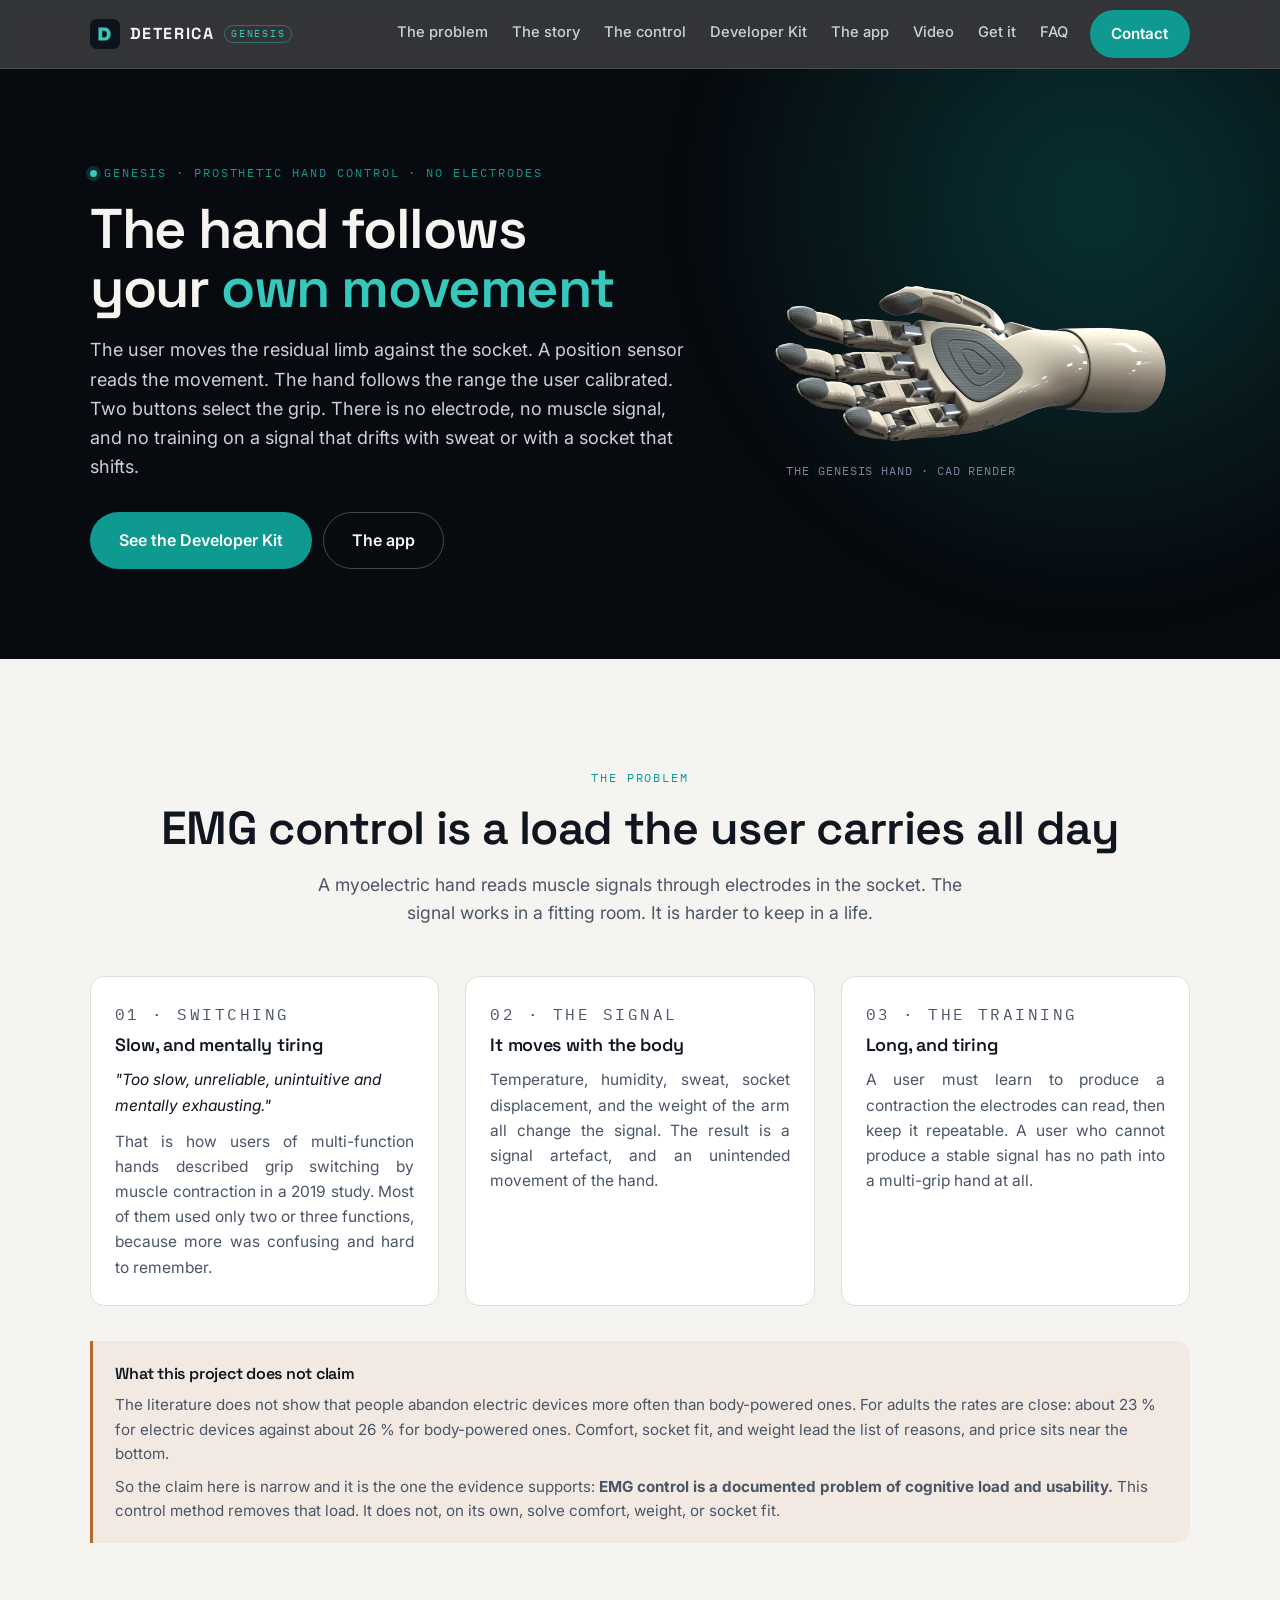
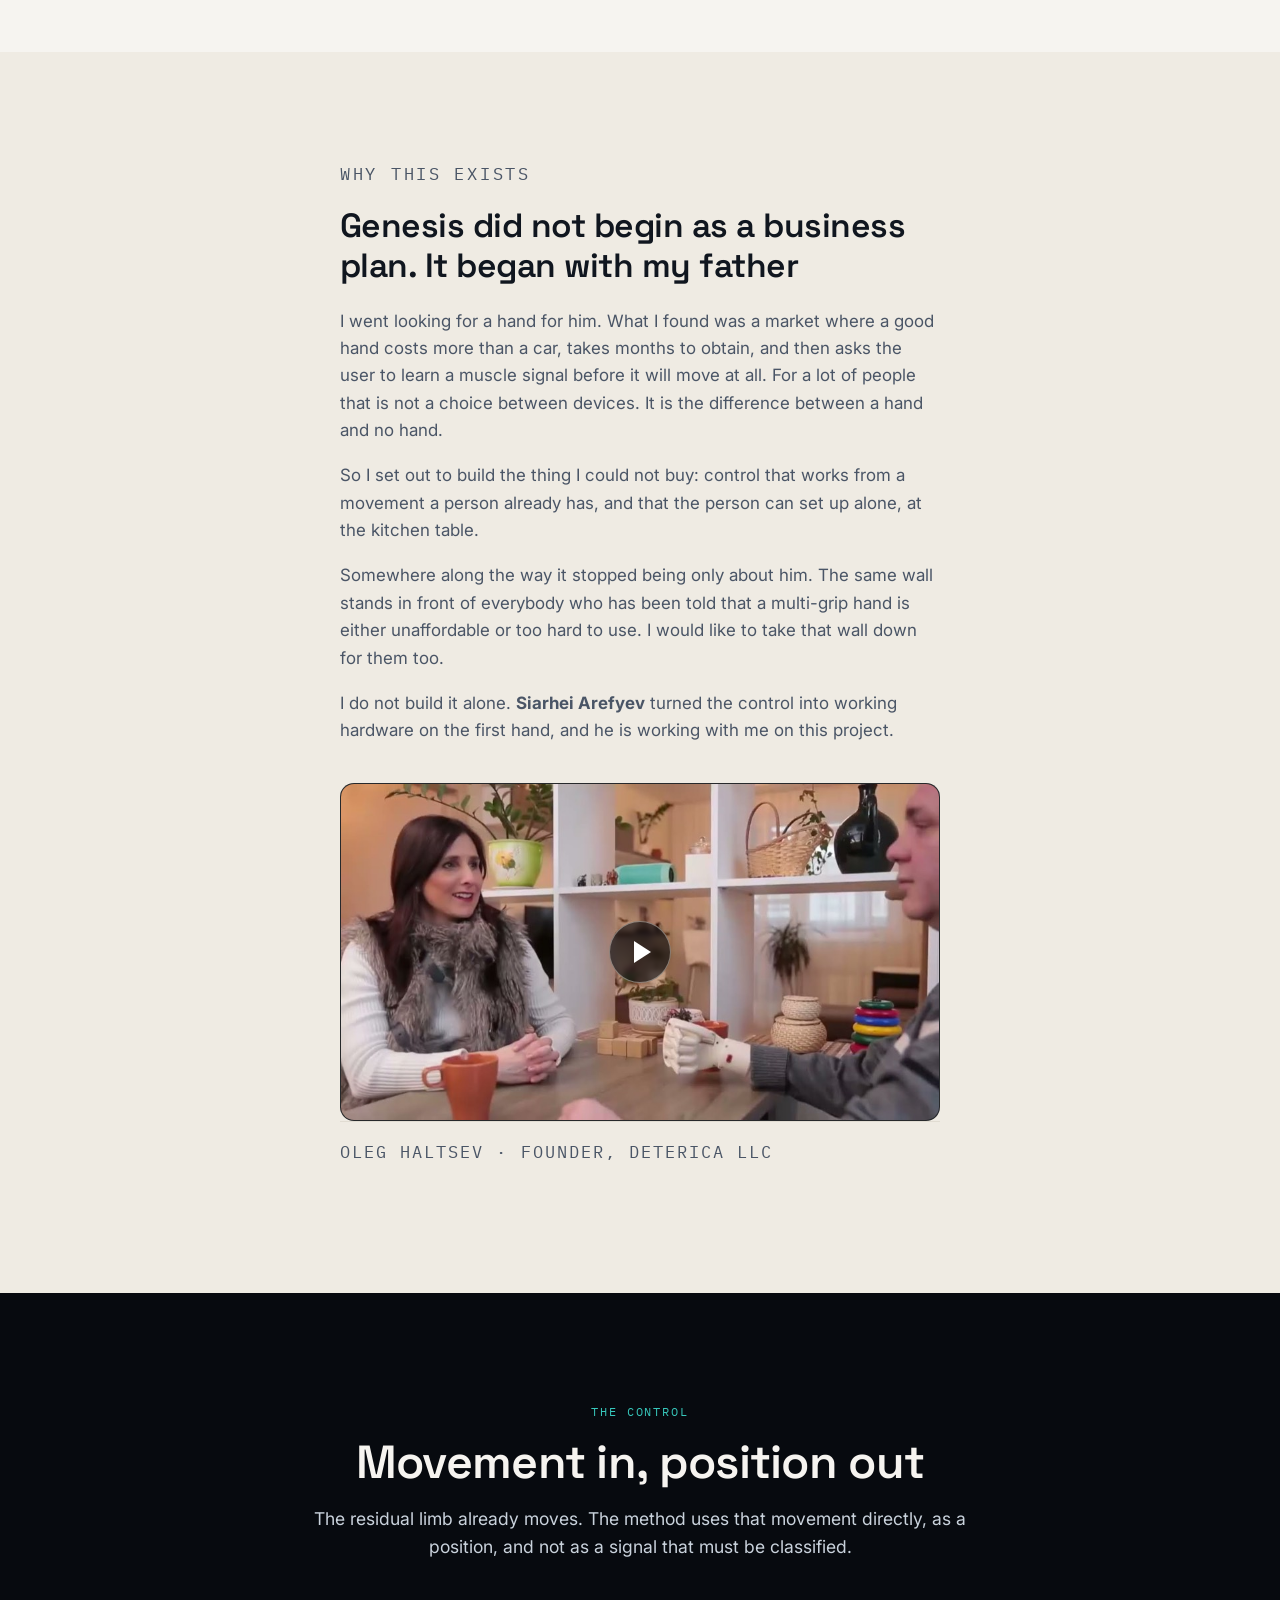
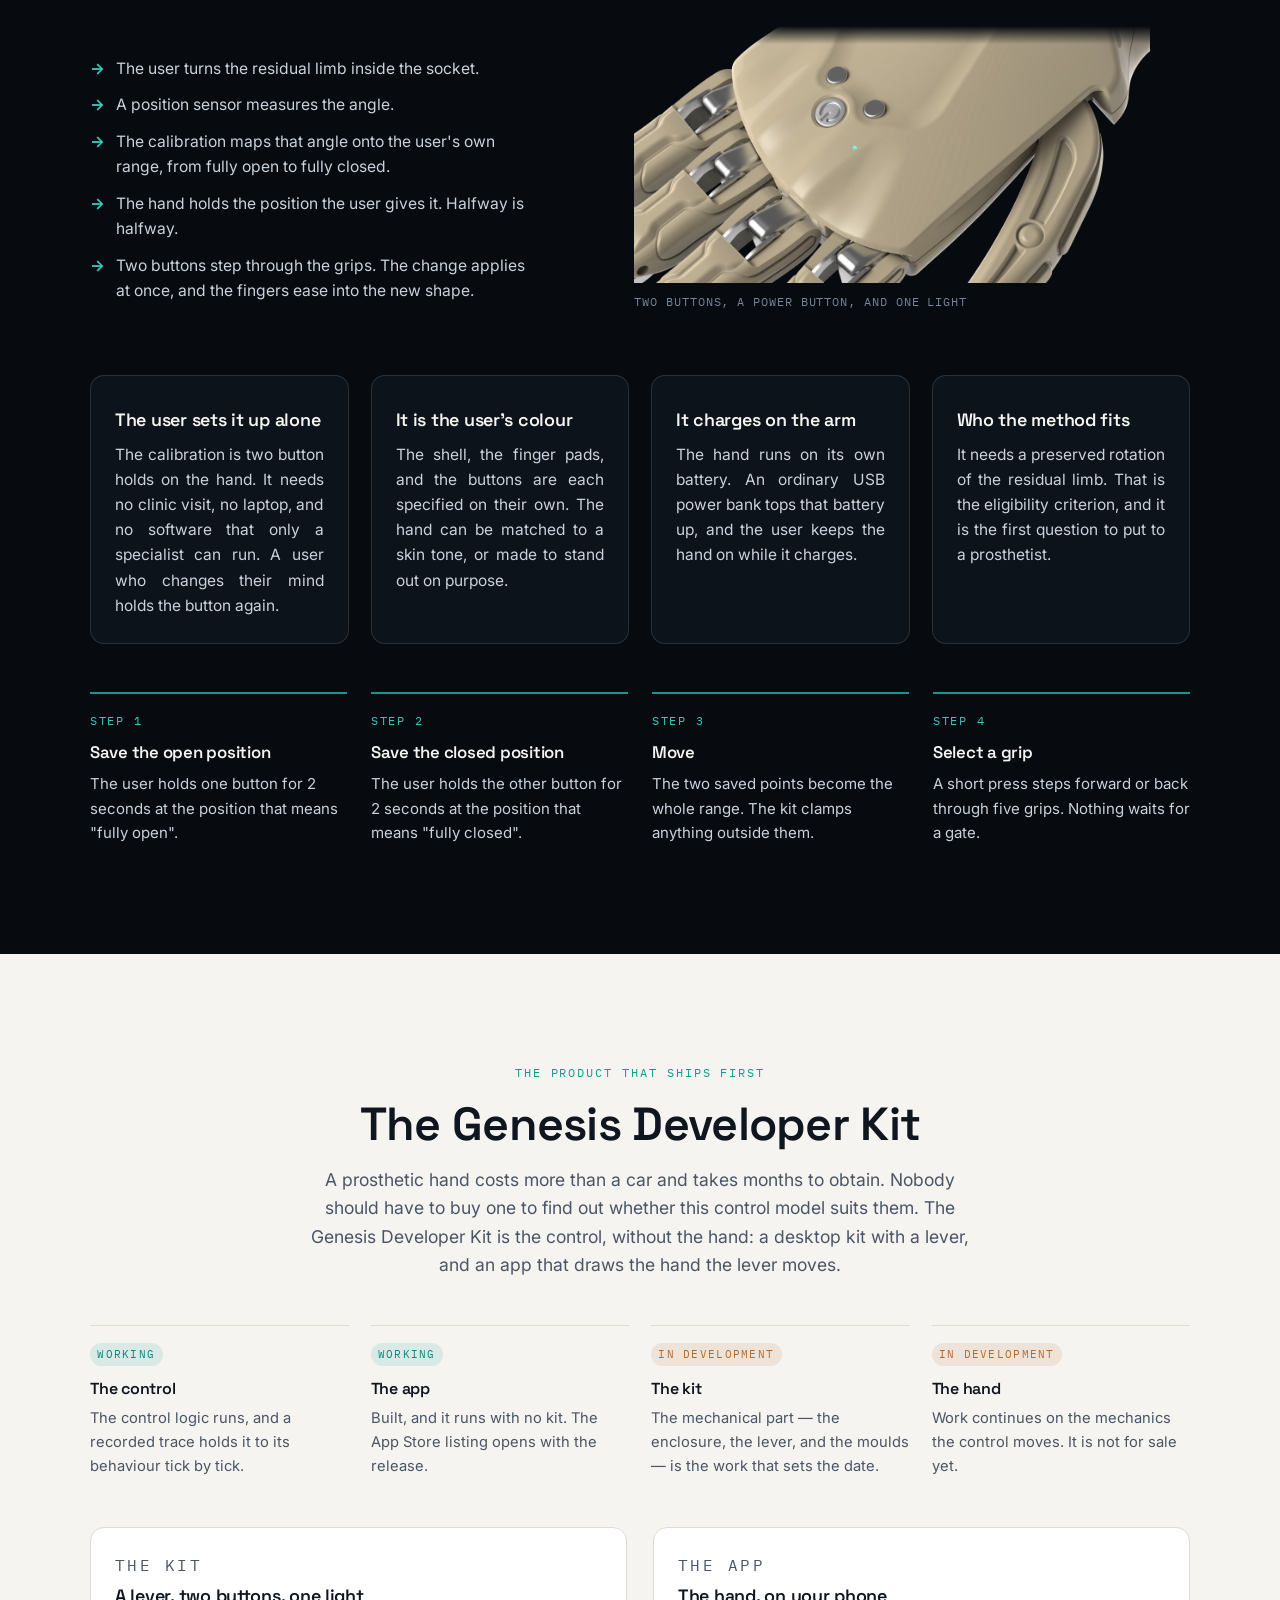
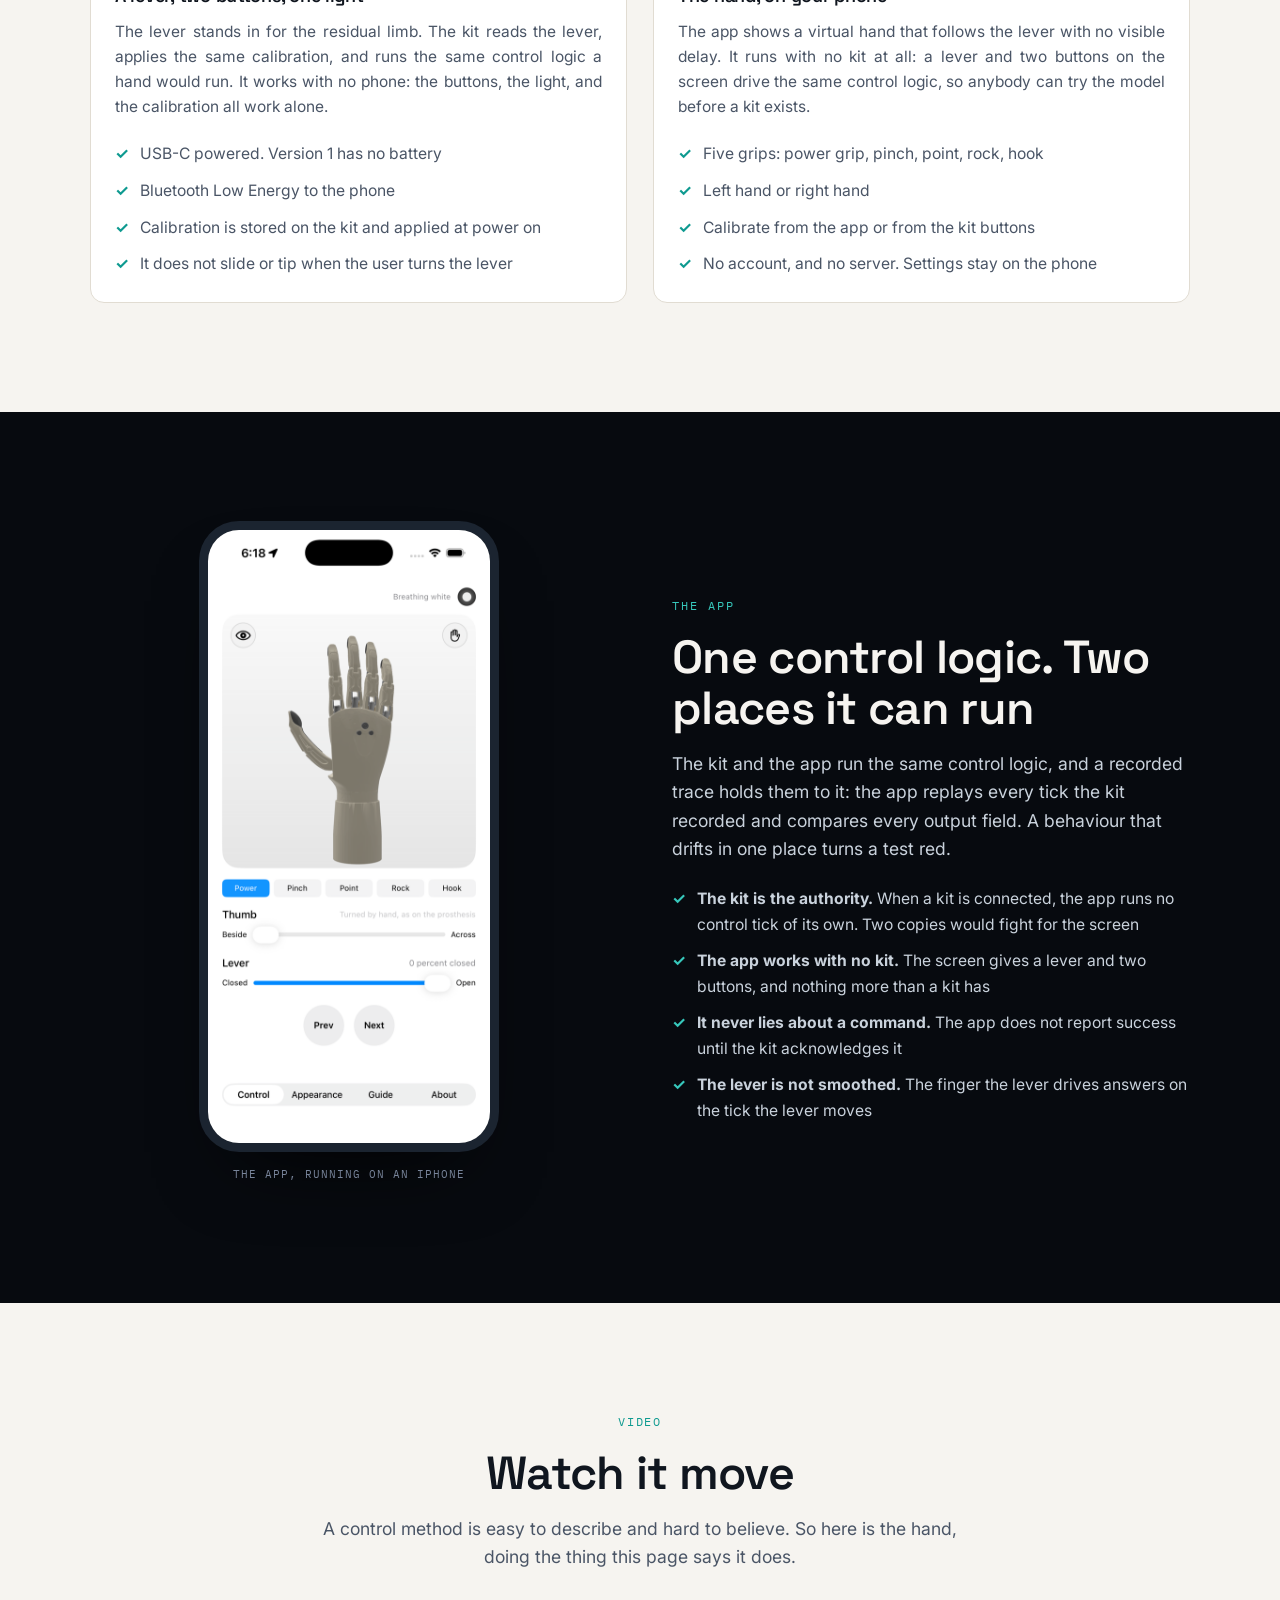
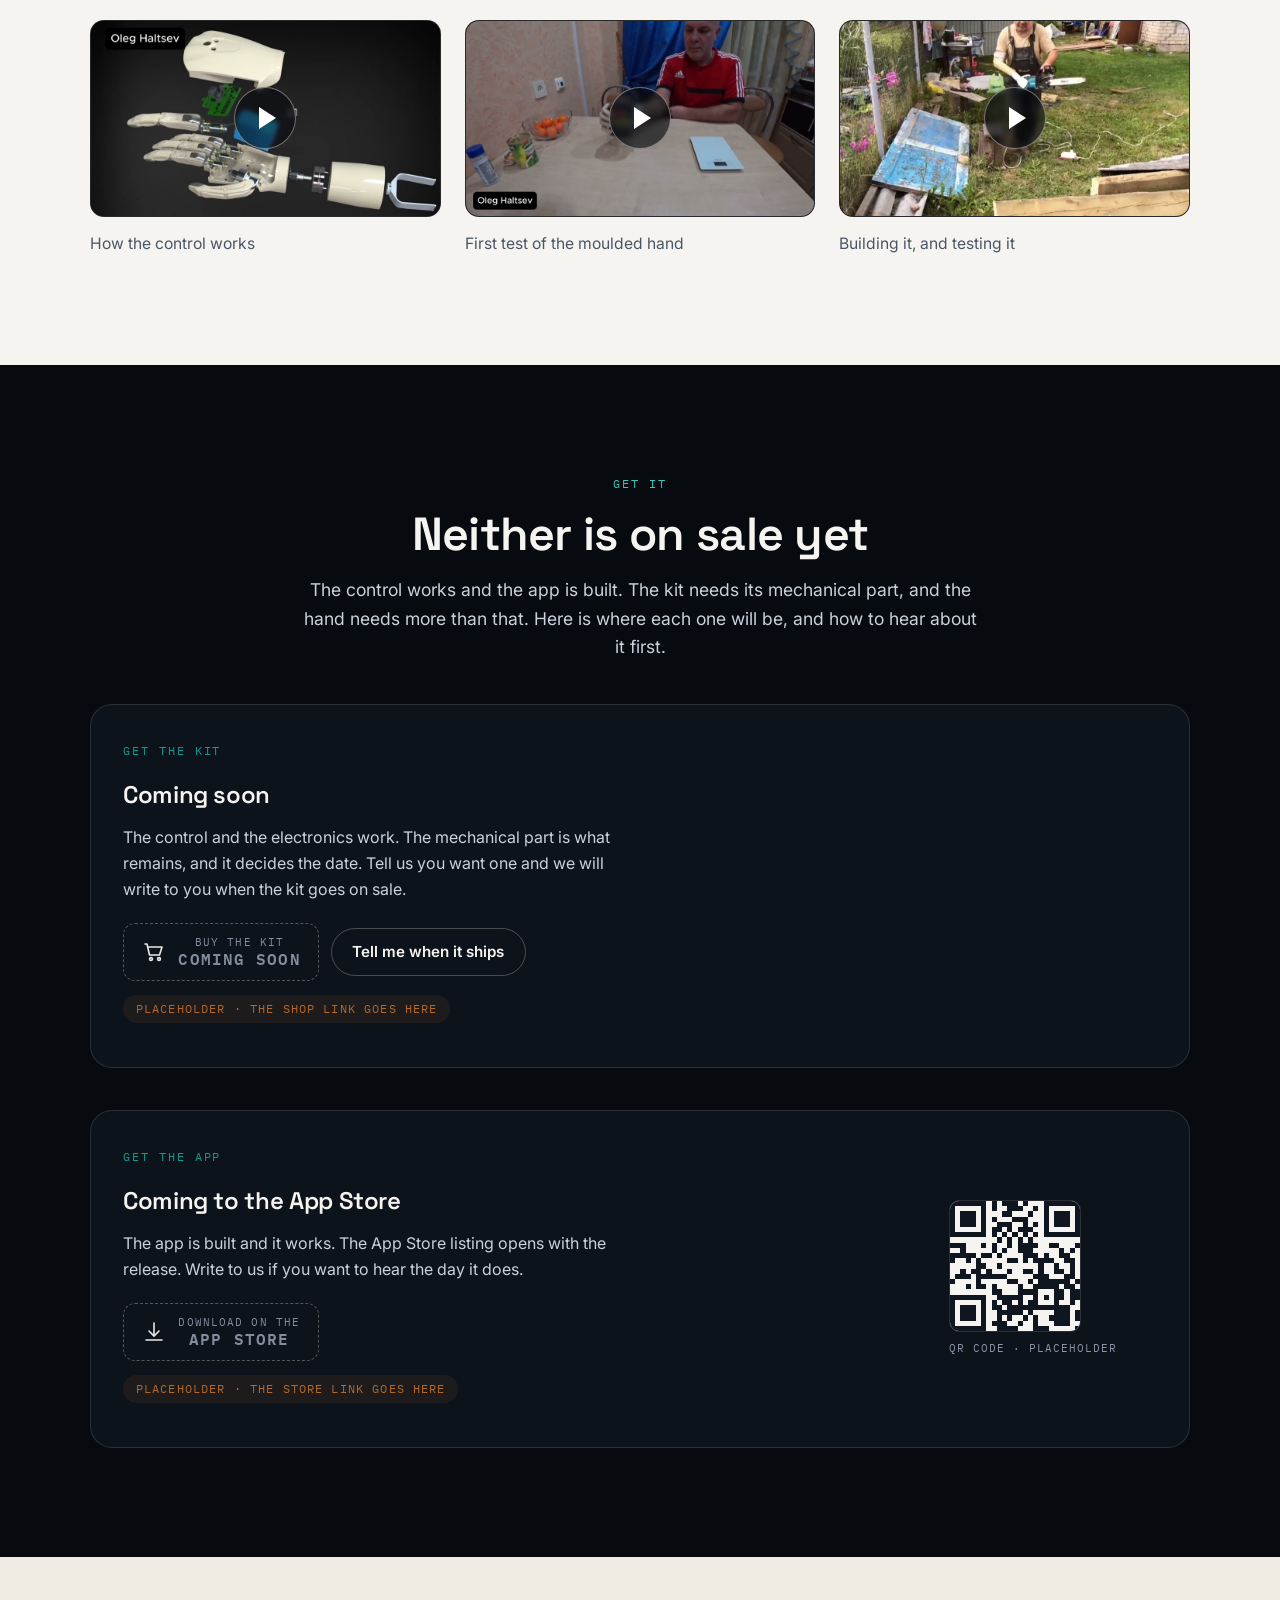
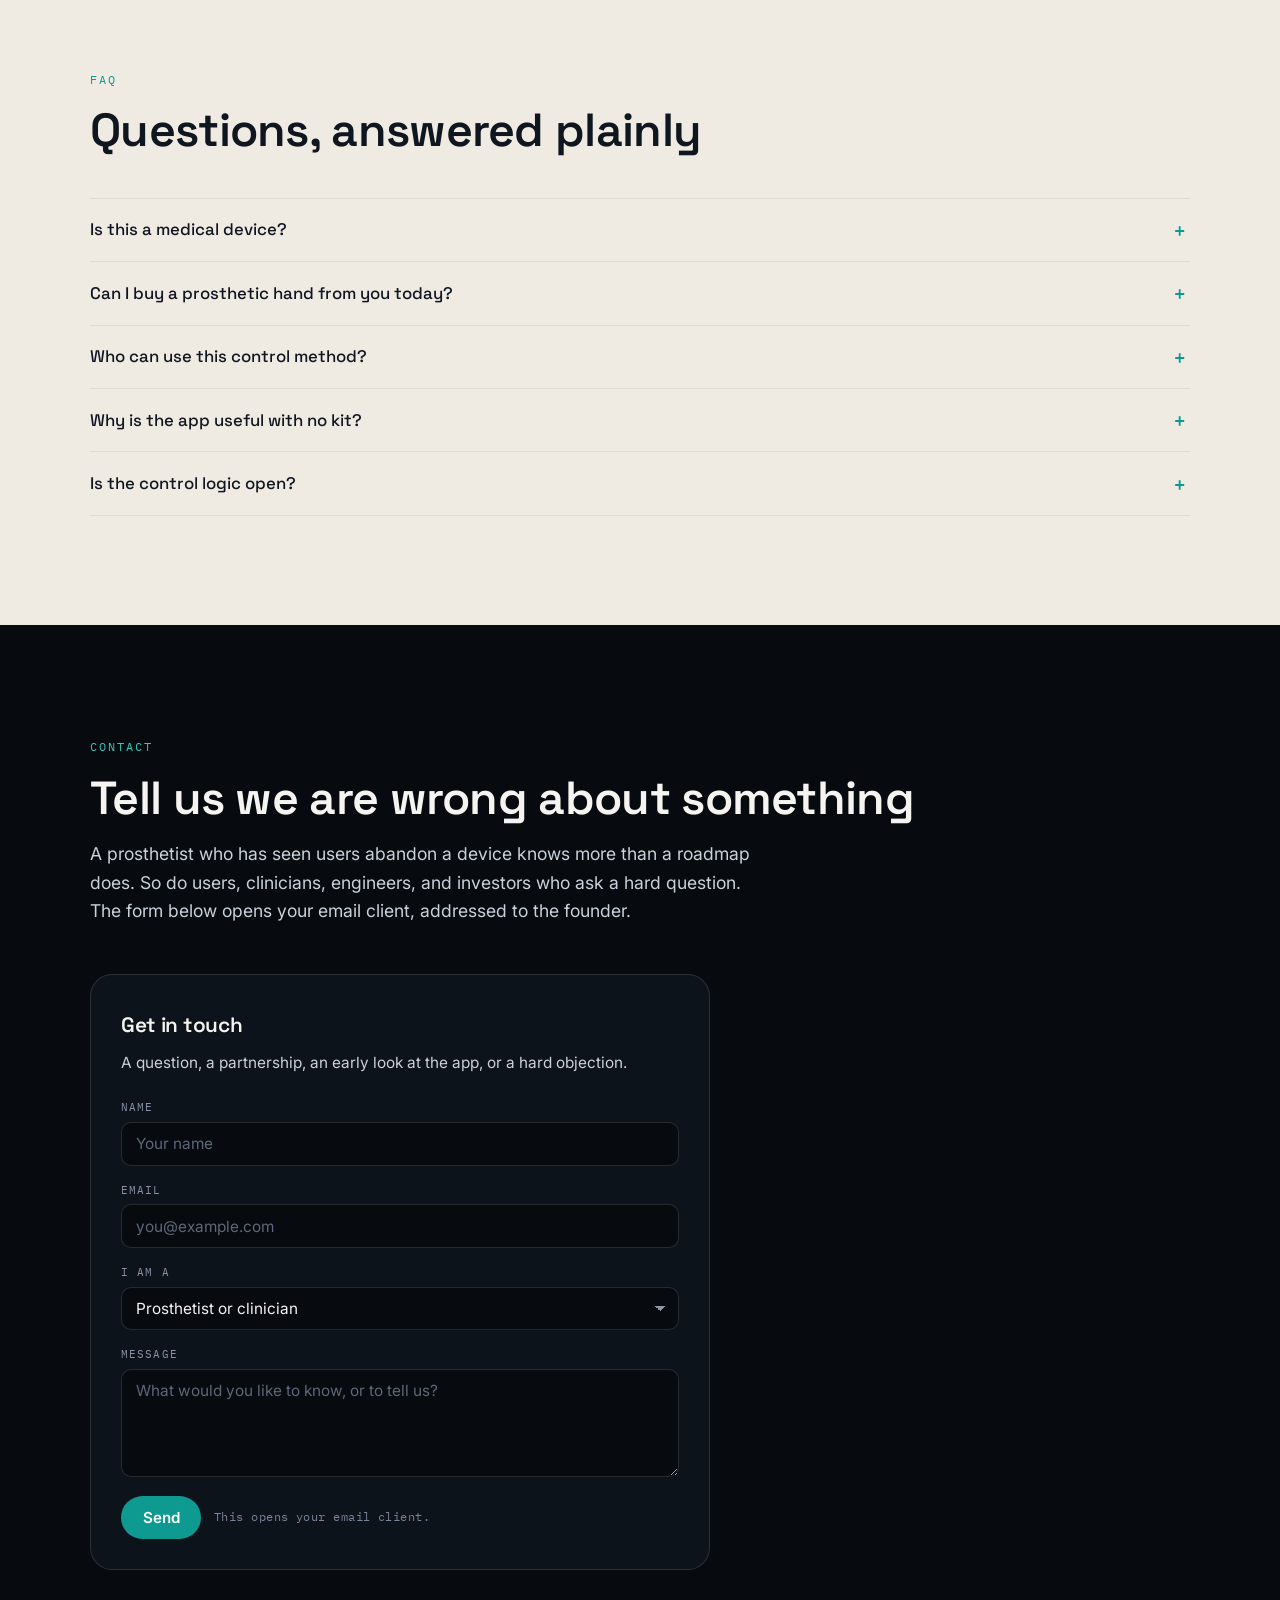
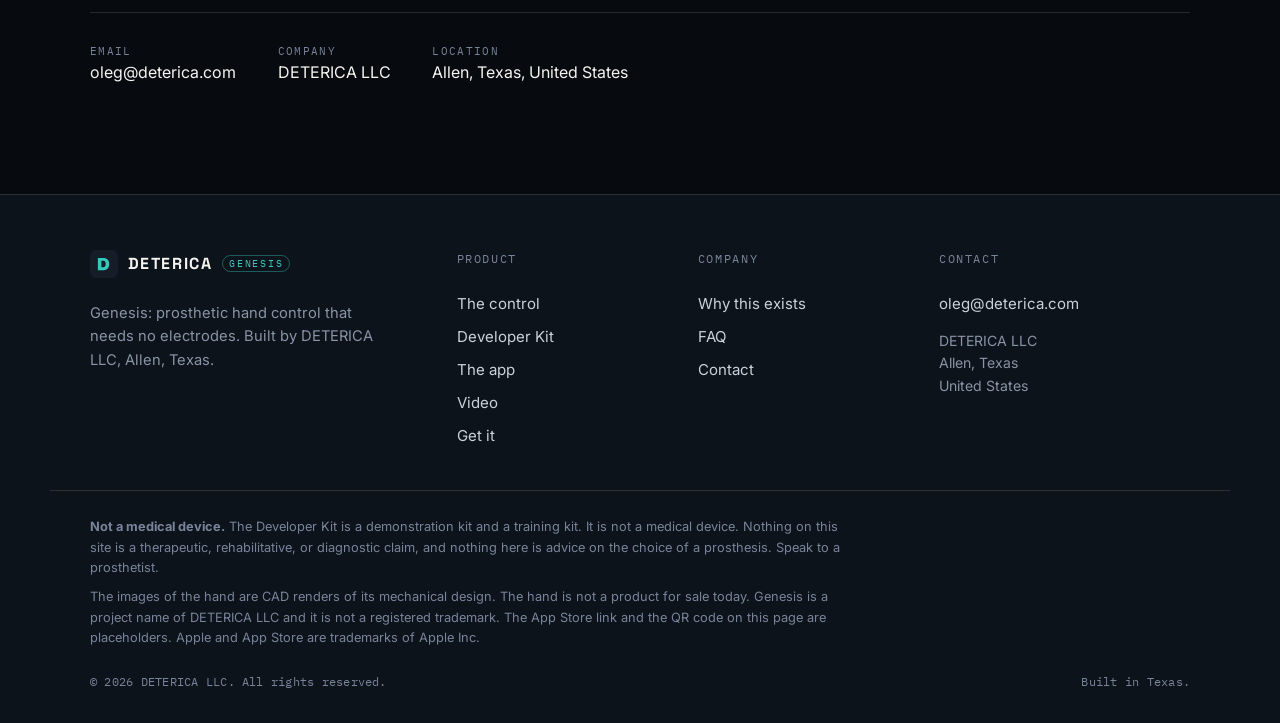
==== commit a5765fe4: "Rebuild the site as Genesis by Deterica The repository held the DETERICA listing-intelligence landin" ====
--- a/index.html
+++ b/index.html
@@ -3,20 +3,21 @@
 <head>
   <meta charset="UTF-8" />
   <meta name="viewport" content="width=device-width, initial-scale=1.0" />
-  <title>Deterica — AI Listing Intelligence for Amazon &amp; eBay Sellers</title>
-  <meta name="description" content="Deterica builds AI that turns average marketplace listings into category leaders — generating better copy than competitors, analyzing rivals and prices, and auditing your existing listings for missed revenue." />
-  <meta name="theme-color" content="#0B1220" />
+  <title>Genesis by Deterica — Prosthetic Hand Control Without Electrodes</title>
+  <meta name="description" content="Genesis is the prosthetic hand of DETERICA LLC. Its control method needs no electrodes and no muscle signal: the user moves the residual limb against the socket, and the hand follows a calibrated range. Two buttons select the grip. The Genesis Developer Kit and the iOS app let you try the control model today." />
+  <meta name="theme-color" content="#070A0F" />
 
   <!-- Open Graph -->
   <meta property="og:type" content="website" />
-  <meta property="og:title" content="Deterica — AI Listing Intelligence for Amazon &amp; eBay" />
-  <meta property="og:description" content="Win the click, the buy box, and the margin. AI-built listings that outrank the competition." />
+  <meta property="og:title" content="Genesis by Deterica — Prosthetic Hand Control Without Electrodes" />
+  <meta property="og:description" content="Genesis, the prosthetic hand of DETERICA LLC. Control that needs no electrodes: the user moves the residual limb, and the hand follows." />
+  <meta property="og:image" content="assets/hand-hero.jpg" />
 
   <link rel="preconnect" href="https://fonts.googleapis.com" />
   <link rel="preconnect" href="https://fonts.gstatic.com" crossorigin />
-  <link href="https://fonts.googleapis.com/css2?family=Fraunces:opsz,wght@9..144,400;9..144,500;9..144,600;9..144,700&family=Inter:wght@400;500;600&family=IBM+Plex+Mono:wght@400;500&display=swap" rel="stylesheet" />
-
-  <link rel="icon" href="data:image/svg+xml,%3Csvg xmlns='http://www.w3.org/2000/svg' viewBox='0 0 32 32'%3E%3Crect width='32' height='32' rx='7' fill='%230B1220'/%3E%3Cpath d='M9 23V9h6.5c4 0 6.5 2.8 6.5 7s-2.5 7-6.5 7H9zm4-3.4h2.2c1.8 0 2.8-1.3 2.8-3.6s-1-3.6-2.8-3.6H13v7.2z' fill='%23C7A263'/%3E%3C/svg%3E" />
+  <link href="https://fonts.googleapis.com/css2?family=Space+Grotesk:wght@400;500;600;700&family=Inter:wght@400;500;600&family=IBM+Plex+Mono:wght@400;500&display=swap" rel="stylesheet" />
+
+  <link rel="icon" href="data:image/svg+xml,%3Csvg xmlns='http://www.w3.org/2000/svg' viewBox='0 0 32 32'%3E%3Crect width='32' height='32' rx='7' fill='%23070A0F'/%3E%3Cpath d='M9 23V9h6.5c4 0 6.5 2.8 6.5 7s-2.5 7-6.5 7H9zm4-3.4h2.2c1.8 0 2.8-1.3 2.8-3.6s-1-3.6-2.8-3.6H13v7.2z' fill='%2337C8BC'/%3E%3C/svg%3E" />
   <link rel="stylesheet" href="styles.css" />
 </head>
 <body>
@@ -26,23 +27,26 @@
     <div class="wrap header-inner">
       <a class="brand" href="#top" aria-label="Deterica home">
         <svg class="brand-mark" width="30" height="30" viewBox="0 0 32 32" aria-hidden="true">
-          <rect width="32" height="32" rx="7" fill="#0B1220"/>
-          <path d="M9 23V9h6.5c4 0 6.5 2.8 6.5 7s-2.5 7-6.5 7H9zm4-3.4h2.2c1.8 0 2.8-1.3 2.8-3.6s-1-3.6-2.8-3.6H13v7.2z" fill="#C7A263"/>
+          <rect width="32" height="32" rx="7" fill="#0D131B"/>
+          <path d="M9 23V9h6.5c4 0 6.5 2.8 6.5 7s-2.5 7-6.5 7H9zm4-3.4h2.2c1.8 0 2.8-1.3 2.8-3.6s-1-3.6-2.8-3.6H13v7.2z" fill="#37C8BC"/>
         </svg>
         <span class="brand-word">DETERICA</span>
+        <span class="brand-tag mono">GENESIS</span>
       </a>
 
       <nav class="nav" aria-label="Primary">
-        <a href="#platform">Platform</a>
-        <a href="#process">How it works</a>
-        <a href="#showcase">Results</a>
-        <a href="#company">Company</a>
+        <a href="#why">The problem</a>
+        <a href="#story">The story</a>
+        <a href="#control">The control</a>
+        <a href="#kit">Developer Kit</a>
+        <a href="#app">The app</a>
+        <a href="#video">Video</a>
+        <a href="#get">Get it</a>
         <a href="#faq">FAQ</a>
       </nav>
 
       <div class="header-cta">
-        <a class="btn btn-ghost" href="#contact">Sign in</a>
-        <a class="btn btn-solid" href="#contact">Request access</a>
+        <a class="btn btn-solid" href="#contact">Contact</a>
       </div>
 
       <button class="nav-toggle" aria-expanded="false" aria-controls="mobile-nav" aria-label="Open menu">
@@ -50,12 +54,15 @@
       </button>
     </div>
     <div class="mobile-nav" id="mobile-nav" hidden>
-      <a href="#platform">Platform</a>
-      <a href="#process">How it works</a>
-      <a href="#showcase">Results</a>
-      <a href="#company">Company</a>
+      <a href="#why">The problem</a>
+      <a href="#story">The story</a>
+      <a href="#control">The control</a>
+      <a href="#kit">Developer Kit</a>
+      <a href="#app">The app</a>
+      <a href="#video">Video</a>
+      <a href="#get">Get it</a>
       <a href="#faq">FAQ</a>
-      <a class="btn btn-solid" href="#contact">Request access</a>
+      <a class="btn btn-solid" href="#contact">Contact</a>
     </div>
   </header>
 
@@ -65,381 +72,519 @@
       <div class="hero-glow" aria-hidden="true"></div>
       <div class="wrap hero-grid">
         <div class="hero-copy">
-          <p class="eyebrow"><span class="dot"></span>AI Listing Intelligence · Amazon &amp; eBay</p>
+          <p class="eyebrow"><span class="dot"></span>Genesis · Prosthetic hand control · No electrodes</p>
           <h1 class="display">
-            Win the click, the<br><span class="accent">buy box</span>, and the margin.
+            The hand follows<br>your <span class="accent">own movement</span>
           </h1>
           <p class="lede">
-            Deterica builds the AI engine that turns average marketplace listings into
-            category leaders — writing sharper copy than your competitors, reading their
-            prices in real time, and showing you exactly where your existing listings
-            leave revenue on the table.
+            The user moves the residual limb against the socket. A position sensor reads the
+            movement. The hand follows the range the user calibrated. Two buttons select the
+            grip. There is no electrode, no muscle signal, and no training on a signal that
+            drifts with sweat or with a socket that shifts.
           </p>
           <div class="hero-actions">
-            <a class="btn btn-solid btn-lg" href="#contact">Request early access</a>
-            <a class="btn btn-line btn-lg" href="#platform">See the platform</a>
-          </div>
-          <dl class="hero-stats">
-            <div><dt class="mono">+38%</dt><dd>avg. listing visibility lift</dd></div>
-            <div><dt class="mono">9 min</dt><dd>from product to publish-ready</dd></div>
-            <div><dt class="mono">24/7</dt><dd>competitor &amp; price tracking</dd></div>
-          </dl>
-        </div>
-
-        <!-- SIGNATURE: Listing Intelligence panel -->
-        <div class="panel" role="img" aria-label="Deterica analyzing a product listing: optimization score rising from 47 to 92, a competitor price table, and AI rewrite suggestions.">
-          <div class="panel-bar">
-            <span class="panel-dot"></span><span class="panel-dot"></span><span class="panel-dot"></span>
-            <span class="panel-title mono">deterica · listing intelligence</span>
-            <span class="panel-live mono"><i></i>LIVE</span>
-          </div>
-          <div class="panel-body">
-            <div class="panel-product">
-              <div class="panel-thumb" aria-hidden="true">
-                <svg viewBox="0 0 64 64" width="100%" height="100%">
-                  <rect width="64" height="64" rx="10" fill="#16223a"/>
-                  <path d="M20 40l8-12 6 8 4-5 6 9z" fill="#2a3a5c"/>
-                  <circle cx="24" cy="22" r="4" fill="#C7A263"/>
-                </svg>
-              </div>
-              <div>
-                <p class="mono panel-sku">SKU · DT-AUDIO-77</p>
-                <p class="panel-name">Wireless Noise-Cancelling Headphones</p>
-              </div>
-            </div>
-
-            <div class="score">
-              <div class="score-head">
-                <span class="mono">LISTING SCORE</span>
-                <span class="score-jump mono">47 → <strong>92</strong></span>
-              </div>
-              <div class="score-track"><div class="score-fill" style="--w:92%"></div></div>
-            </div>
-
-            <div class="panel-grid">
-              <div class="metric">
-                <p class="mono metric-label">Buy-box price</p>
-                <p class="metric-value">$129.00</p>
-                <p class="metric-delta down mono">▼ undercut by 2 rivals</p>
-              </div>
-              <div class="metric">
-                <p class="mono metric-label">Suggested price</p>
-                <p class="metric-value pos">$118.50</p>
-                <p class="metric-delta up mono">▲ +14% est. conversion</p>
-              </div>
-            </div>
-
-            <div class="rivals">
-              <p class="mono metric-label">Competitor scan · 6 sellers</p>
-              <div class="rival"><span>SoundPeak Pro</span><span class="mono">$124.99</span><i class="bar" style="--w:78%"></i></div>
-              <div class="rival"><span>AudioNest X2</span><span class="mono">$131.50</span><i class="bar" style="--w:62%"></i></div>
-              <div class="rival best"><span>Your listing</span><span class="mono">$118.50</span><i class="bar" style="--w:94%"></i></div>
-            </div>
-
-            <div class="suggest">
-              <p class="mono metric-label">AI rewrite · top fixes</p>
-              <ul>
-                <li><span class="tick">✓</span>Lead title with battery life — buyers search it most</li>
-                <li><span class="tick">✓</span>Add 3 missing keywords rivals rank for</li>
-                <li><span class="tick">✓</span>Restructure bullets for mobile scanning</li>
-              </ul>
-            </div>
-          </div>
-        </div>
-      </div>
-    </section>
-
-    <!-- ===================== MARKETPLACES ===================== -->
-    <section class="marquee-band">
-      <div class="wrap band-inner">
-        <p class="mono band-label">Built for the marketplaces where margin is won and lost</p>
-        <ul class="logos">
-          <li>Amazon</li>
-          <li>eBay</li>
-          <li>Walmart</li>
-          <li>Etsy</li>
-          <li>Shopify</li>
-        </ul>
+            <a class="btn btn-solid btn-lg" href="#kit">See the Developer Kit</a>
+            <a class="btn btn-line btn-lg" href="#app">The app</a>
+          </div>
+        </div>
+
+        <figure class="render hero-render">
+          <img src="assets/hand-hero.jpg" alt="The Genesis hand: a five-finger prosthetic hand, rendered from its mechanical design." width="1600" height="900" />
+          <figcaption>The Genesis hand · CAD render</figcaption>
+        </figure>
       </div>
     </section>
 
     <!-- ===================== PROBLEM ===================== -->
-    <section class="section problem" id="why">
+    <section class="section" id="why">
       <div class="wrap">
         <p class="eyebrow center">The problem</p>
-        <h2 class="section-title center">Most listings lose before a buyer ever reads them.</h2>
+        <h2 class="section-title center">EMG control is a load the user carries all day</h2>
         <p class="section-sub center">
-          Marketplace ranking rewards relevance, freshness, and price discipline. A great product
-          with a weak listing gets buried beneath competitors who simply describe it better.
+          A myoelectric hand reads muscle signals through electrodes in the socket. The signal
+          works in a fitting room. It is harder to keep in a life.
         </p>
-        <div class="problem-grid">
-          <article class="prob">
-            <p class="mono prob-stat">70%</p>
-            <h3>of clicks never scroll past page one</h3>
-            <p>If your title and keywords don't match how buyers search, the algorithm hides you — no matter how good the product is.</p>
-          </article>
-          <article class="prob">
-            <p class="mono prob-stat">3 hrs</p>
-            <h3>spent per listing, by hand</h3>
-            <p>Research, copywriting, keyword hunting, and price checks eat the hours sellers should spend sourcing and selling.</p>
-          </article>
-          <article class="prob">
-            <p class="mono prob-stat">$1000s</p>
-            <h3>left on the table monthly</h3>
-            <p>Mispriced and under-optimized listings quietly bleed conversions while competitors capture the buy box.</p>
-          </article>
-        </div>
-      </div>
-    </section>
-
-    <!-- ===================== PLATFORM ===================== -->
-    <section class="section dark platform" id="platform">
-      <div class="wrap">
-        <p class="eyebrow center light">The platform</p>
-        <h2 class="section-title center light">One engine for the whole listing lifecycle.</h2>
+
+        <div class="grid-3">
+          <article class="card">
+            <p class="mono card-no">01 · Switching</p>
+            <h3>Slow, and mentally tiring</h3>
+            <p class="quote">
+              "Too slow, unreliable, unintuitive and mentally exhausting."
+            </p>
+            <p style="margin-top:.7rem">
+              That is how users of multi-function hands described grip switching by muscle
+              contraction in a 2019 study. Most of them used only two or three functions,
+              because more was confusing and hard to remember.
+            </p>
+          </article>
+          <article class="card">
+            <p class="mono card-no">02 · The signal</p>
+            <h3>It moves with the body</h3>
+            <p>
+              Temperature, humidity, sweat, socket displacement, and the weight of the arm all
+              change the signal. The result is a signal artefact, and an unintended movement of
+              the hand.
+            </p>
+          </article>
+          <article class="card">
+            <p class="mono card-no">03 · The training</p>
+            <h3>Long, and tiring</h3>
+            <p>
+              A user must learn to produce a contraction the electrodes can read, then keep it
+              repeatable. A user who cannot produce a stable signal has no path into a
+              multi-grip hand at all.
+            </p>
+          </article>
+        </div>
+
+        <div class="note">
+          <h3>What this project does not claim</h3>
+          <p>
+            The literature does not show that people abandon electric devices more often than
+            body-powered ones. For adults the rates are close: about 23 % for electric devices
+            against about 26 % for body-powered ones. Comfort, socket fit, and weight lead the
+            list of reasons, and price sits near the bottom.
+          </p>
+          <p>
+            So the claim here is narrow and it is the one the evidence supports: <strong>EMG
+            control is a documented problem of cognitive load and usability.</strong> This
+            control method removes that load. It does not, on its own, solve comfort, weight,
+            or socket fit.
+          </p>
+        </div>
+      </div>
+    </section>
+
+    <!-- ===================== THE STORY =====================
+         The founder's own words. The frame is his: it began with his father,
+         and it is not only for his father. Do NOT add a fact about that
+         family that he has not written himself.
+
+         The paragraph that names Siarhei Arefyev names a living person and a
+         co-owner of the original IP. His spelling comes from
+         myotriton-company/docs/ownership-cap-table.md. Do not publish it
+         until he has agreed to be named here. -->
+    <section class="section tint" id="story">
+      <div class="wrap">
+        <div class="story">
+          <p class="eyebrow">Why this exists</p>
+          <p class="story-lead">Genesis did not begin as a business plan. It began with my father</p>
+          <p>
+            I went looking for a hand for him. What I found was a market where a good hand costs
+            more than a car, takes months to obtain, and then asks the user to learn a muscle
+            signal before it will move at all. For a lot of people that is not a choice between
+            devices. It is the difference between a hand and no hand.
+          </p>
+          <p>
+            So I set out to build the thing I could not buy: control that works from a movement
+            a person already has, and that the person can set up alone, at the kitchen table.
+          </p>
+          <p>
+            Somewhere along the way it stopped being only about him. The same wall stands in
+            front of everybody who has been told that a multi-grip hand is either unaffordable
+            or too hard to use. I would like to take that wall down for them too.
+          </p>
+          <p>
+            I do not build it alone. <strong>Siarhei Arefyev</strong> turned the control into
+            working hardware on the first hand, and he is working with me on this project.
+          </p>
+          <figure class="story-video">
+            <button class="video" type="button" data-yt="9EDitzRrm04"
+                    aria-label="Play the video: inside the lab, the interview">
+              <img src="assets/video-interview.jpg" alt="" width="900" height="506" loading="lazy" />
+              <span class="play" aria-hidden="true"></span>
+            </button>
+          </figure>
+
+          <p class="story-sig mono">Oleg Haltsev · Founder, DETERICA LLC</p>
+
+        </div>
+      </div>
+    </section>
+
+    <!-- ===================== HOW THE CONTROL WORKS ===================== -->
+    <section class="section dark" id="control">
+      <div class="wrap">
+        <p class="eyebrow light center">The control</p>
+        <h2 class="section-title center light">Movement in, position out</h2>
         <p class="section-sub center light-sub">
-          From the first draft to ongoing optimization, Deterica handles the work that decides
-          whether a product ranks, converts, and holds its margin.
+          The residual limb already moves. The method uses that movement directly, as a
+          position, and not as a signal that must be classified.
         </p>
 
-        <div class="feature-list">
-          <article class="feature">
-            <span class="feature-no mono">01</span>
-            <div class="feature-icon" aria-hidden="true">
-              <svg viewBox="0 0 24 24" width="24" height="24" fill="none" stroke="#C7A263" stroke-width="1.6"><path d="M4 5h16M4 12h10M4 19h7"/><path d="M17 15l2.5 2.5L24 13" transform="translate(-3 0)"/></svg>
-            </div>
-            <div class="feature-text">
-              <h3>Listing generation that beats the competition</h3>
-              <p>Feed Deterica a product and it writes titles, bullets, and descriptions engineered to outrank rivals — keyword-rich, on-policy, and tuned to how buyers actually search on each marketplace.</p>
-              <ul class="ticks">
-                <li>Marketplace-specific titles &amp; bullets</li>
-                <li>Backend keyword sets buyers search for</li>
-                <li>Tone matched to your brand</li>
-              </ul>
-            </div>
-          </article>
-
-          <article class="feature">
-            <span class="feature-no mono">02</span>
-            <div class="feature-icon" aria-hidden="true">
-              <svg viewBox="0 0 24 24" width="24" height="24" fill="none" stroke="#C7A263" stroke-width="1.6"><circle cx="11" cy="11" r="7"/><path d="M16 16l5 5"/></svg>
-            </div>
-            <div class="feature-text">
-              <h3>Competitor analysis, continuously</h3>
-              <p>See who you're really competing against. Deterica tracks rival listings, reads their titles, keywords, images, and reviews, and surfaces the exact gaps you can exploit.</p>
-              <ul class="ticks">
-                <li>Side-by-side listing teardowns</li>
-                <li>Keyword &amp; content gap detection</li>
-                <li>Review-mining for unmet buyer needs</li>
-              </ul>
-            </div>
-          </article>
-
-          <article class="feature">
-            <span class="feature-no mono">03</span>
-            <div class="feature-icon" aria-hidden="true">
-              <svg viewBox="0 0 24 24" width="24" height="24" fill="none" stroke="#C7A263" stroke-width="1.6"><path d="M3 17l5-5 4 3 7-8"/><path d="M21 7v5h-5"/></svg>
-            </div>
-            <div class="feature-text">
-              <h3>Price intelligence &amp; best-offer guidance</h3>
-              <p>Deterica reads the market in real time and recommends the price that wins the buy box without surrendering margin — with the reasoning shown, never a black box.</p>
-              <ul class="ticks">
-                <li>Real-time buy-box &amp; rival price tracking</li>
-                <li>Margin-aware price recommendations</li>
-                <li>Demand &amp; seasonality signals</li>
-              </ul>
-            </div>
-          </article>
-
-          <article class="feature">
-            <span class="feature-no mono">04</span>
-            <div class="feature-icon" aria-hidden="true">
-              <svg viewBox="0 0 24 24" width="24" height="24" fill="none" stroke="#C7A263" stroke-width="1.6"><path d="M12 3l8 4v5c0 5-3.5 8-8 9-4.5-1-8-4-8-9V7z"/><path d="M9 12l2 2 4-4"/></svg>
-            </div>
-            <div class="feature-text">
-              <h3>Audits &amp; improvement suggestions</h3>
-              <p>Already live? Connect your catalog and Deterica scores every listing, then hands you a prioritized, plain-English fix list — so you improve what moves revenue first.</p>
-              <ul class="ticks">
-                <li>Per-listing optimization score</li>
-                <li>Ranked, actionable fix list</li>
-                <li>One-click apply &amp; A/B compare</li>
-              </ul>
-            </div>
-          </article>
-        </div>
-      </div>
-    </section>
-
-    <!-- ===================== PROCESS ===================== -->
-    <section class="section process" id="process">
-      <div class="wrap">
-        <p class="eyebrow center">How it works</p>
-        <h2 class="section-title center">From product to publish-ready in four steps.</h2>
+        <!-- The chain, beside the hand it happens on. The list is short on purpose:
+             the four statements that follow it are a grid, not more column. -->
+        <div class="split split-media-wide">
+          <ul class="ticks ticks-lead">
+            <li><span class="tick">→</span><div>The user turns the residual limb inside the socket.</div></li>
+            <li><span class="tick">→</span><div>A position sensor measures the angle.</div></li>
+            <li><span class="tick">→</span><div>The calibration maps that angle onto the user's own range, from fully open to fully closed.</div></li>
+            <li><span class="tick">→</span><div>The hand holds the position the user gives it. Halfway is halfway.</div></li>
+            <li><span class="tick">→</span><div>Two buttons step through the grips. The change applies at once, and the fingers ease into the new shape.</div></li>
+          </ul>
+          <figure class="render split-media">
+            <img src="assets/hand-controls.jpg" alt="Close view of the back of the hand, showing the two control buttons, the power button, and the indicator light." width="1200" height="599" />
+            <figcaption>Two buttons, a power button, and one light</figcaption>
+          </figure>
+        </div>
+
+        <div class="grid-4">
+          <article class="card">
+            <h3>The user sets it up alone</h3>
+            <p>The calibration is two button holds on the hand. It needs no clinic visit, no
+            laptop, and no software that only a specialist can run. A user who changes their
+            mind holds the button again.</p>
+          </article>
+          <article class="card">
+            <h3>It is the user's colour</h3>
+            <p>The shell, the finger pads, and the buttons are each specified on their own. The
+            hand can be matched to a skin tone, or made to stand out on purpose.</p>
+          </article>
+          <article class="card">
+            <h3>It charges on the arm</h3>
+            <p>The hand runs on its own battery. An ordinary USB power bank tops that battery
+            up, and the user keeps the hand on while it charges.</p>
+          </article>
+          <article class="card">
+            <h3>Who the method fits</h3>
+            <p>It needs a preserved rotation of the residual limb. That is the eligibility
+            criterion, and it is the first question to put to a prosthetist.</p>
+          </article>
+        </div>
+
         <ol class="steps">
           <li class="step">
-            <span class="step-no mono">1</span>
-            <h3>Connect &amp; import</h3>
-            <p>Link your Amazon and eBay accounts, or paste a product. Deterica pulls in your catalog and category context in seconds.</p>
+            <span class="mono step-no">STEP 1</span>
+            <h3>Save the open position</h3>
+            <p>The user holds one button for 2 seconds at the position that means "fully open".</p>
           </li>
           <li class="step">
-            <span class="step-no mono">2</span>
-            <h3>Analyze the field</h3>
-            <p>The engine scans competing listings and live prices, mapping where you can win on keywords, content, and value.</p>
+            <span class="mono step-no">STEP 2</span>
+            <h3>Save the closed position</h3>
+            <p>The user holds the other button for 2 seconds at the position that means "fully closed".</p>
           </li>
           <li class="step">
-            <span class="step-no mono">3</span>
-            <h3>Generate &amp; price</h3>
-            <p>Get a publish-ready listing plus a margin-aware price recommendation — every choice explained, fully editable.</p>
+            <span class="mono step-no">STEP 3</span>
+            <h3>Move</h3>
+            <p>The two saved points become the whole range. The kit clamps anything outside them.</p>
           </li>
           <li class="step">
-            <span class="step-no mono">4</span>
-            <h3>Publish &amp; monitor</h3>
-            <p>Push live, then let Deterica watch the market and flag the next improvement before a competitor takes the lead.</p>
+            <span class="mono step-no">STEP 4</span>
+            <h3>Select a grip</h3>
+            <p>A short press steps forward or back through five grips. Nothing waits for a gate.</p>
           </li>
         </ol>
       </div>
     </section>
 
-    <!-- ===================== SHOWCASE / BEFORE-AFTER ===================== -->
-    <section class="section showcase" id="showcase">
-      <div class="wrap">
-        <p class="eyebrow center">The transformation</p>
-        <h2 class="section-title center">The same product. A listing that finally competes.</h2>
-        <p class="section-sub center">A real-world rewrite pattern Deterica applies thousands of times a day.</p>
-
-        <div class="ba-grid">
-          <article class="ba ba-before">
-            <header><span class="ba-tag mono">BEFORE</span><span class="ba-score mono">Score 47</span></header>
-            <p class="ba-title">Bluetooth Headphones Wireless Good Sound New</p>
-            <ul class="ba-bullets">
-              <li>Wireless headphones</li>
-              <li>Good battery</li>
-              <li>Nice quality</li>
+    <!-- ===================== DEVELOPER KIT ===================== -->
+    <section class="section" id="kit">
+      <div class="wrap">
+        <p class="eyebrow center">The product that ships first</p>
+        <h2 class="section-title center">The Genesis Developer Kit</h2>
+        <p class="section-sub center">
+          A prosthetic hand costs more than a car and takes months to obtain. Nobody should have
+          to buy one to find out whether this control model suits them. The Genesis Developer Kit
+          is the control, without the hand: a desktop kit with a lever, and an app that draws the
+          hand the lever moves.
+        </p>
+
+        <ul class="status">
+          <li>
+            <span class="mono state ready">Working</span>
+            <h3>The control</h3>
+            <p>The control logic runs, and a recorded trace holds it to its behaviour tick by tick.</p>
+          </li>
+          <li>
+            <span class="mono state ready">Working</span>
+            <h3>The app</h3>
+            <p>Built, and it runs with no kit. The App Store listing opens with the release.</p>
+          </li>
+          <li>
+            <span class="mono state wip">In development</span>
+            <h3>The kit</h3>
+            <p>The mechanical part — the enclosure, the lever, and the moulds — is the work that
+            sets the date.</p>
+          </li>
+          <li>
+            <span class="mono state wip">In development</span>
+            <h3>The hand</h3>
+            <p>Work continues on the mechanics the control moves. It is not for sale yet.</p>
+          </li>
+        </ul>
+
+        <div class="grid-2">
+          <article class="card">
+            <p class="mono card-no">The kit</p>
+            <h3>A lever, two buttons, one light</h3>
+            <p>
+              The lever stands in for the residual limb. The kit reads the lever, applies the
+              same calibration, and runs the same control logic a hand would run. It works with
+              no phone: the buttons, the light, and the calibration all work alone.
+            </p>
+            <ul class="ticks">
+              <li><span class="tick">✓</span><div>USB-C powered. Version 1 has no battery</div></li>
+              <li><span class="tick">✓</span><div>Bluetooth Low Energy to the phone</div></li>
+              <li><span class="tick">✓</span><div>Calibration is stored on the kit and applied at power on</div></li>
+              <li><span class="tick">✓</span><div>It does not slide or tip when the user turns the lever</div></li>
             </ul>
-            <p class="ba-note mono">Vague title · missing keywords · no buyer benefits</p>
-          </article>
-
-          <div class="ba-arrow" aria-hidden="true">
-            <svg viewBox="0 0 48 24" width="48" height="24" fill="none" stroke="#C7A263" stroke-width="1.8"><path d="M2 12h42M36 4l8 8-8 8"/></svg>
-          </div>
-
-          <article class="ba ba-after">
-            <header><span class="ba-tag mono after">AFTER</span><span class="ba-score mono pos">Score 92</span></header>
-            <p class="ba-title">Wireless Noise-Cancelling Headphones — 40H Battery, Bluetooth 5.3, Memory-Foam Comfort</p>
-            <ul class="ba-bullets">
-              <li><strong>40-hour battery</strong> — a full work week on one charge</li>
-              <li><strong>Active noise cancelling</strong> for flights, offices &amp; commutes</li>
-              <li><strong>Bluetooth 5.3</strong> — instant pairing, no dropouts</li>
+          </article>
+          <article class="card">
+            <p class="mono card-no">The app</p>
+            <h3>The hand, on your phone</h3>
+            <p>
+              The app shows a virtual hand that follows the lever with no visible delay. It runs
+              with no kit at all: a lever and two buttons on the screen drive the same control
+              logic, so anybody can try the model before a kit exists.
+            </p>
+            <ul class="ticks">
+              <li><span class="tick">✓</span><div>Five grips: power grip, pinch, point, rock, hook</div></li>
+              <li><span class="tick">✓</span><div>Left hand or right hand</div></li>
+              <li><span class="tick">✓</span><div>Calibrate from the app or from the kit buttons</div></li>
+              <li><span class="tick">✓</span><div>No account, and no server. Settings stay on the phone</div></li>
             </ul>
-            <p class="ba-note mono pos">Search-matched title · 7 ranked keywords · benefit-led bullets</p>
-          </article>
-        </div>
-      </div>
-    </section>
-
-    <!-- ===================== RESULTS ===================== -->
-    <section class="section dark results">
-      <div class="wrap">
-        <div class="results-grid">
-          <div class="results-copy">
-            <p class="eyebrow light">By the numbers</p>
-            <h2 class="section-title light">Built by sellers, measured like sellers.</h2>
+          </article>
+        </div>
+
+      </div>
+    </section>
+
+    <!-- ===================== THE APP ===================== -->
+    <section class="section dark" id="app">
+      <div class="wrap">
+        <div class="split reverse">
+          <div>
+            <p class="eyebrow light">The app</p>
+            <h2 class="section-title light">One control logic. Two places it can run</h2>
             <p class="section-sub light-sub">
-              DETERICA LLC sells on the same marketplaces our customers do. Every feature is
-              tested against real revenue before it ships — not in a lab, but on live listings.
-            </p>
-            <a class="btn btn-solid btn-lg" href="#contact">Request early access</a>
-          </div>
-          <dl class="big-stats">
-            <div><dt class="mono">+38%</dt><dd>average lift in listing visibility after optimization</dd></div>
-            <div><dt class="mono">9 min</dt><dd>median time from raw product to publish-ready listing</dd></div>
-            <div><dt class="mono">6×</dt><dd>more competitors tracked than a manual workflow</dd></div>
-            <div><dt class="mono">100%</dt><dd>of price recommendations come with the reasoning shown</dd></div>
-          </dl>
-        </div>
-      </div>
-    </section>
-
-    <!-- ===================== COMPANY ===================== -->
-    <section class="section company" id="company">
-      <div class="wrap company-grid">
-        <div class="company-media" aria-hidden="true">
-          <img src="https://images.unsplash.com/photo-1586528116311-ad8dd3c8310d?auto=format&fit=crop&w=900&q=80"
-               alt="" loading="lazy" width="900" height="1100" onerror="this.style.display='none';this.parentNode.classList.add('media-fallback')" />
-          <div class="company-badge">
-            <span class="mono">EST. UNITED STATES</span>
-            <strong>DETERICA&nbsp;LLC</strong>
-          </div>
-        </div>
-        <div class="company-copy">
-          <p class="eyebrow">The company</p>
-          <h2 class="section-title">An operator that became a platform.</h2>
-          <p>
-            DETERICA LLC is a U.S. e-commerce company that sells products across Amazon and eBay.
-            We live inside the same dashboards, fees, and ranking rules our customers do — and we
-            built Deterica because the tooling we wanted simply didn't exist.
-          </p>
-          <p>
-            Our mission is straightforward: give every marketplace seller the listing intelligence
-            that, until now, only the largest operations could afford to build in-house. The result
-            is software that's opinionated, transparent, and ruthlessly focused on the metrics that
-            actually move revenue.
-          </p>
-          <ul class="company-points">
-            <li><span class="tick">✓</span><div><strong>Operator-built.</strong> Designed by people who run real marketplace storefronts every day.</div></li>
-            <li><span class="tick">✓</span><div><strong>Transparent by default.</strong> Every recommendation shows its reasoning — no black boxes.</div></li>
-            <li><span class="tick">✓</span><div><strong>Margin first.</strong> We optimize for profit, not just clicks.</div></li>
-          </ul>
+              The kit and the app run the same control logic, and a recorded trace holds them to
+              it: the app replays every tick the kit recorded and compares every output field. A
+              behaviour that drifts in one place turns a test red.
+            </p>
+            <ul class="ticks">
+              <li><span class="tick">✓</span><div><strong>The kit is the authority.</strong> When a kit is connected, the app runs no control tick of its own. Two copies would fight for the screen</div></li>
+              <li><span class="tick">✓</span><div><strong>The app works with no kit.</strong> The screen gives a lever and two buttons, and nothing more than a kit has</div></li>
+              <li><span class="tick">✓</span><div><strong>It never lies about a command.</strong> The app does not report success until the kit acknowledges it</div></li>
+              <li><span class="tick">✓</span><div><strong>The lever is not smoothed.</strong> The finger the lever drives answers on the tick the lever moves</div></li>
+            </ul>
+          </div>
+
+          <div class="split-media">
+            <div class="phone">
+              <img src="assets/app-screen.png" alt="The Genesis app running on an iPhone: the hand, the row of five grips, a thumb slider, and the lever." width="600" height="1304" />
+            </div>
+            <p class="mono figure-note">The app, running on an iPhone</p>
+          </div>
+        </div>
+      </div>
+    </section>
+
+    <!-- ===================== VIDEO =====================
+         Each tile is a local poster image. `script.js` swaps it for the
+         YouTube player on the first click, so the page loads no YouTube code
+         until somebody asks for it. Add a video by copying one `.video-item`:
+         a `data-yt` attribute with the id, and `assets/video-<slug>.jpg`. -->
+    <section class="section" id="video">
+      <div class="wrap">
+        <p class="eyebrow center">Video</p>
+        <h2 class="section-title center">Watch it move</h2>
+        <p class="section-sub center">
+          A control method is easy to describe and hard to believe. So here is the hand, doing
+          the thing this page says it does.
+        </p>
+
+        <div class="videos">
+          <figure class="video-item">
+            <button class="video" type="button" data-yt="-qElkciA-kw" aria-label="Play the video: How the control works">
+              <img src="assets/video-control.jpg" alt="" width="900" height="506" loading="lazy" />
+              <span class="play" aria-hidden="true"></span>
+            </button>
+            <figcaption>How the control works</figcaption>
+          </figure>
+          <figure class="video-item">
+            <button class="video" type="button" data-yt="htbFSBFnRUU" aria-label="Play the video: First test of the moulded hand">
+              <img src="assets/video-moulded.jpg" alt="" width="900" height="506" loading="lazy" />
+              <span class="play" aria-hidden="true"></span>
+            </button>
+            <figcaption>First test of the moulded hand</figcaption>
+          </figure>
+          <figure class="video-item">
+            <button class="video" type="button" data-yt="Kx1t_u0Xl38" aria-label="Play the video: Building it, and testing it">
+              <img src="assets/video-testing.jpg" alt="" width="900" height="506" loading="lazy" />
+              <span class="play" aria-hidden="true"></span>
+            </button>
+            <figcaption>Building it, and testing it</figcaption>
+          </figure>
+        </div>
+      </div>
+    </section>
+
+    <!-- ===================== GET IT =====================
+         The two purchase placeholders. Neither is live: the badges are
+         buttons, not links, so nothing here can lead to a dead page. -->
+    <section class="section dark" id="get">
+      <div class="wrap">
+        <p class="eyebrow light center">Get it</p>
+        <h2 class="section-title center light">Neither is on sale yet</h2>
+        <p class="section-sub center light-sub">
+          The control works and the app is built. The kit needs its mechanical part, and the
+          hand needs more than that. Here is where each one will be, and how to hear about it
+          first.
+        </p>
+
+        <!-- ---------- Buying the kit: placeholder ---------- -->
+        <div class="download">
+          <div>
+            <p class="eyebrow">Get the kit</p>
+            <h3 style="font-size:1.5rem;margin:0 0 .6rem;font-weight:600">Coming soon</h3>
+            <p class="download-lede">
+              The control and the electronics work. The mechanical part is what remains, and it
+              decides the date. Tell us you want one and we will write to you when the kit goes
+              on sale.
+            </p>
+            <div style="display:flex;flex-wrap:wrap;gap:.7rem;align-items:center;margin-top:1.3rem">
+              <button class="store-badge" type="button" aria-disabled="true" title="The shop is not open yet">
+                <svg width="24" height="24" viewBox="0 0 24 24" fill="none" stroke="currentColor" stroke-width="1.6" stroke-linecap="round" stroke-linejoin="round" aria-hidden="true">
+                  <path d="M3 4h2l2.5 11h10L20 7H6"/><circle cx="9" cy="19" r="1.4"/><circle cx="17" cy="19" r="1.4"/>
+                </svg>
+                <span class="sr-only">Placeholder for the shop link. </span>
+                <span aria-hidden="true">
+                  <span>Buy the kit</span>
+                  <b>Coming soon</b>
+                </span>
+              </button>
+              <a class="btn btn-line" href="#contact">Tell me when it ships</a>
+            </div>
+            <p class="placeholder-tag">Placeholder · the shop link goes here</p>
+          </div>
+        </div>
+
+        <!-- ---------- Downloading the app: placeholder ---------- -->
+        <div class="download">
+          <div>
+            <p class="eyebrow">Get the app</p>
+            <h3 style="font-size:1.5rem;margin:0 0 .6rem;font-weight:600">Coming to the App Store</h3>
+            <p class="download-lede">
+              The app is built and it works. The App Store listing opens with the release. Write
+              to us if you want to hear the day it does.
+            </p>
+            <div style="display:flex;flex-wrap:wrap;gap:.7rem;align-items:center;margin-top:1.3rem">
+              <button class="store-badge" type="button" aria-disabled="true" title="The App Store link is not live yet">
+                <svg width="24" height="24" viewBox="0 0 24 24" fill="none" stroke="currentColor" stroke-width="1.6" stroke-linecap="round" aria-hidden="true">
+                  <path d="M12 3v12"/><path d="M7 11l5 5 5-5"/><path d="M4 20h16"/>
+                </svg>
+                <span class="sr-only">Placeholder for the App Store download link. </span>
+                <span aria-hidden="true">
+                  <span>Download on the</span>
+                  <b>App Store</b>
+                </span>
+              </button>
+            </div>
+            <p class="placeholder-tag">Placeholder · the store link goes here</p>
+          </div>
+          <figure class="qr">
+            <img src="assets/qr-placeholder.svg" alt="Placeholder QR code. The App Store code goes here." width="132" height="132" />
+            <figcaption>QR code · placeholder</figcaption>
+          </figure>
         </div>
       </div>
     </section>
 
     <!-- ===================== FAQ ===================== -->
-    <section class="section faq" id="faq">
-      <div class="wrap faq-wrap">
-        <div class="faq-head">
-          <p class="eyebrow">FAQ</p>
-          <h2 class="section-title">Questions, answered.</h2>
-          <p class="section-sub">Everything you need to know before requesting access.</p>
-        </div>
+    <section class="section tint" id="faq">
+      <div class="wrap">
+        <p class="eyebrow">FAQ</p>
+        <h2 class="section-title">Questions, answered plainly</h2>
         <div class="faq-list">
           <details>
-            <summary>Which marketplaces does Deterica support?<span class="chev" aria-hidden="true"></span></summary>
-            <p>Deterica is built first for Amazon and eBay, the marketplaces where listing quality and price discipline most directly decide who wins. Walmart, Etsy, and Shopify support are on the roadmap.</p>
+            <summary>Is this a medical device?</summary>
+            <p>No. The Developer Kit is a demonstration kit and a training kit. It is not a medical device, and nothing on this site or in the app claims a therapeutic, rehabilitative, or diagnostic benefit.</p>
           </details>
           <details>
-            <summary>Will the AI write listings that break marketplace policy?<span class="chev" aria-hidden="true"></span></summary>
-            <p>No. Deterica generates copy against each marketplace's content rules and character limits, and flags anything that risks suppression — so what you publish is both competitive and compliant.</p>
+            <summary>Can I buy a prosthetic hand from you today?</summary>
+            <p>No. The hand is not for sale yet. What is ready now is the Developer Kit: the control, a desktop kit, and the app. If you want to follow the hand, write to us and we will keep you informed.</p>
           </details>
           <details>
-            <summary>Do I have to trust the price it recommends?<span class="chev" aria-hidden="true"></span></summary>
-            <p>Never blindly. Every price recommendation comes with the reasoning shown — the rival prices, margin impact, and demand signals behind it. You stay in control of the final number.</p>
+            <summary>Who can use this control method?</summary>
+            <p>It needs a preserved rotation of the residual limb, because that rotation is the input. A prosthetist is the right person to say whether a particular limb has it.</p>
           </details>
           <details>
-            <summary>Can it improve listings I've already published?<span class="chev" aria-hidden="true"></span></summary>
-            <p>Yes. Connect your catalog and Deterica scores every live listing, then hands you a prioritized fix list so you improve the listings that move revenue first — with one-click apply and A/B comparison.</p>
+            <summary>Why is the app useful with no kit?</summary>
+            <p>Because the control model is the thing worth trying, and the app runs the same logic. A lever and two buttons on the screen behave as the kit behaves, so you can judge proportional control and grip selection before you own hardware.</p>
           </details>
           <details>
-            <summary>Is my account and sales data safe?<span class="chev" aria-hidden="true"></span></summary>
-            <p>We connect through official marketplace APIs, encrypt data in transit and at rest, and never sell your data or expose it to other sellers. Your competitive edge stays yours.</p>
+            <summary>Is the control logic open?</summary>
+            <p>Not at present. The control library, the firmware, and the app are private. If you have a research or a teaching use for them, write to us and describe it.</p>
           </details>
         </div>
       </div>
     </section>
 
-    <!-- ===================== CTA / CONTACT ===================== -->
-    <section class="section cta" id="contact">
-      <div class="wrap cta-card">
-        <div class="cta-glow" aria-hidden="true"></div>
-        <p class="eyebrow light center">Early access</p>
-        <h2 class="cta-title">Be among the first sellers to run on Deterica.</h2>
-        <p class="cta-sub">Tell us where you sell and we'll reach out as access opens — built by operators, for operators.</p>
-        <form class="cta-form" onsubmit="return Deterica.submitWaitlist(event)">
-          <label class="sr-only" for="email">Work email</label>
-          <input id="email" type="email" name="email" placeholder="you@yourstore.com" required autocomplete="email" />
-          <button class="btn btn-solid btn-lg" type="submit">Request access</button>
-        </form>
-        <p class="cta-fineprint mono" id="form-status">No spam. A real human reads every request.</p>
+    <!-- ===================== CONTACT ===================== -->
+    <section class="section dark" id="contact">
+      <div class="wrap">
+        <p class="eyebrow light">Contact</p>
+        <h2 class="section-title light">Tell us we are wrong about something</h2>
+        <p class="section-sub light-sub">
+          A prosthetist who has seen users abandon a device knows more than a roadmap does. So do
+          users, clinicians, engineers, and investors who ask a hard question. The form below
+          opens your email client, addressed to the founder.
+        </p>
+
+        <div class="forms">
+          <!-- General contact -->
+          <div class="form-card">
+            <h3>Get in touch</h3>
+            <p>A question, a partnership, an early look at the app, or a hard objection.</p>
+            <form id="contact-form" novalidate>
+              <div class="field">
+                <label for="c-name">Name</label>
+                <input id="c-name" name="name" type="text" placeholder="Your name" required autocomplete="name" />
+              </div>
+              <div class="field">
+                <label for="c-email">Email</label>
+                <input id="c-email" name="email" type="email" placeholder="you@example.com" required autocomplete="email" />
+              </div>
+              <div class="field">
+                <label for="c-role">I am a</label>
+                <select id="c-role" name="role">
+                  <option>Prosthetist or clinician</option>
+                  <option>A person with a limb difference</option>
+                  <option>Engineer or developer</option>
+                  <option>Researcher or educator</option>
+                  <option>Investor or partner</option>
+                  <option>Press</option>
+                  <option>Other</option>
+                </select>
+              </div>
+              <div class="field">
+                <label for="c-message">Message</label>
+                <textarea id="c-message" name="message" placeholder="What would you like to know, or to tell us?" required></textarea>
+              </div>
+              <div class="form-foot">
+                <button class="btn btn-solid" type="submit">Send</button>
+                <p class="form-note" id="contact-status">This opens your email client.</p>
+              </div>
+            </form>
+          </div>
+
+        </div>
+
+        <div class="contact-direct">
+          <div>
+            <p class="k mono">Email</p>
+            <p><a class="v" href="mailto:oleg@deterica.com">oleg@deterica.com</a></p>
+          </div>
+          <div>
+            <p class="k mono">Company</p>
+            <p class="v">DETERICA LLC</p>
+          </div>
+          <div>
+            <p class="k mono">Location</p>
+            <p class="v">Allen, Texas, United States</p>
+          </div>
+        </div>
       </div>
     </section>
   </main>
@@ -449,37 +594,57 @@
     <div class="wrap footer-grid">
       <div class="footer-brand">
         <a class="brand" href="#top" aria-label="Deterica home">
-          <svg class="brand-mark" width="28" height="28" viewBox="0 0 32 32" aria-hidden="true">
-            <rect width="32" height="32" rx="7" fill="#16223a"/>
-            <path d="M9 23V9h6.5c4 0 6.5 2.8 6.5 7s-2.5 7-6.5 7H9zm4-3.4h2.2c1.8 0 2.8-1.3 2.8-3.6s-1-3.6-2.8-3.6H13v7.2z" fill="#C7A263"/>
+          <svg width="28" height="28" viewBox="0 0 32 32" aria-hidden="true">
+            <rect width="32" height="32" rx="7" fill="#151D28"/>
+            <path d="M9 23V9h6.5c4 0 6.5 2.8 6.5 7s-2.5 7-6.5 7H9zm4-3.4h2.2c1.8 0 2.8-1.3 2.8-3.6s-1-3.6-2.8-3.6H13v7.2z" fill="#37C8BC"/>
           </svg>
-          <span class="brand-word light">DETERICA</span>
+          <span class="brand-word">DETERICA</span>
+          <span class="brand-tag mono">GENESIS</span>
         </a>
-        <p class="footer-tag">AI listing intelligence for marketplace sellers. Win the click, the buy box, and the margin.</p>
-      </div>
-      <nav class="footer-col" aria-label="Platform">
-        <p class="footer-h mono">Platform</p>
-        <a href="#platform">Listing generation</a>
-        <a href="#platform">Competitor analysis</a>
-        <a href="#platform">Price intelligence</a>
-        <a href="#platform">Listing audits</a>
+        <p class="footer-tag">
+          Genesis: prosthetic hand control that needs no electrodes. Built by DETERICA LLC,
+          Allen, Texas.
+        </p>
+      </div>
+      <nav class="footer-col" aria-label="Product">
+        <p class="footer-h mono">Product</p>
+        <a href="#control">The control</a>
+        <a href="#kit">Developer Kit</a>
+        <a href="#app">The app</a>
+        <a href="#video">Video</a>
+        <a href="#get">Get it</a>
       </nav>
       <nav class="footer-col" aria-label="Company">
         <p class="footer-h mono">Company</p>
-        <a href="#company">About</a>
-        <a href="#process">How it works</a>
+        <a href="#story">Why this exists</a>
         <a href="#faq">FAQ</a>
-        <a href="#contact">Request access</a>
+        <a href="#contact">Contact</a>
       </nav>
       <div class="footer-col">
         <p class="footer-h mono">Contact</p>
-        <a href="mailto:info@deterica.com">info@deterica.com</a>
-        <p class="footer-small">DETERICA LLC<br>United States</p>
+        <a href="mailto:oleg@deterica.com">oleg@deterica.com</a>
+        <p class="footer-small">DETERICA LLC<br>Allen, Texas<br>United States</p>
       </div>
     </div>
+
+    <div class="wrap footer-legal">
+      <p>
+        <strong>Not a medical device.</strong> The Developer Kit is a demonstration kit and a
+        training kit. It is not a medical device. Nothing on this site is a therapeutic,
+        rehabilitative, or diagnostic claim, and nothing here is advice on the choice of a
+        prosthesis. Speak to a prosthetist.
+      </p>
+      <p>
+        The images of the hand are CAD renders of its mechanical design. The hand is not a
+        product for sale today. Genesis is a project name of
+        DETERICA LLC and it is not a registered trademark. The App Store link and the QR code on
+        this page are placeholders. Apple and App Store are trademarks of Apple Inc.
+      </p>
+    </div>
+
     <div class="wrap footer-bottom">
       <p class="mono">© <span id="year">2026</span> DETERICA LLC. All rights reserved.</p>
-      <p class="mono">Amazon and eBay are trademarks of their respective owners. Deterica is an independent platform.</p>
+      <p class="mono">Built in Texas.</p>
     </div>
   </footer>
 
--- a/styles.css
+++ b/styles.css
@@ -1,35 +1,45 @@
 /* =========================================================
-   DETERICA — Listing Intelligence
-   Palette: ink navy + warm paper + champagne brass + profit emerald
-   Type:    Fraunces (display) · Inter (body) · IBM Plex Mono (data)
+   DETERICA — Genesis, prosthetic hand control without electrodes
+   Deterica is the company. Genesis is the hand.
+
+   Palette: near-black ink + warm paper + bone + teal signal
+   Type:    Space Grotesk (display) · Inter (body) · IBM Plex Mono (data)
+
+   The renders in `assets/` sit on a black background. On a dark
+   surface they use `mix-blend-mode: lighten`, so that background
+   disappears and the hand reads as a cut-out.
    ========================================================= */
 
 :root {
-  --ink:        #0B1220;
-  --ink-700:    #111B30;
-  --ink-600:    #1A2740;
-  --ink-line:   rgba(199, 162, 99, .16);
-
-  --paper:      #F5F4F0;
-  --paper-2:    #FBFAF7;
-  --white:      #FFFFFF;
-
-  --brass:      #C7A263;
-  --brass-br:   #DDBE86;
-  --emerald:    #1E8C6B;
-
-  --text:       #14192A;
-  --text-soft:  #4C5468;
-  --text-light: #C7CEDC;
-  --text-faint: #7E879C;
-
-  --line:       #E4E1D8;
+  --ink:        #070A0F;
+  --ink-2:      #0D131B;
+  --ink-3:      #151D28;
+  --ink-line:   rgba(233, 225, 212, .14);
+
+  --paper:      #F6F4F0;
+  --paper-2:    #FFFFFF;
+  --paper-3:    #EFEBE3;
+  --bone:       #E4DACA;
+
+  --accent:     #0E9A90;
+  --accent-br:  #37C8BC;
+  --accent-dim: rgba(14, 154, 144, .12);
+  --warn:       #B4682A;
+
+  --text:       #10161F;
+  --text-soft:  #4A5566;
+  --text-faint: #78849A;
+  --text-light: #C9D2DC;
+  --text-dim:   #8994A6;
+
+  --line:       #E1DCD2;
 
   --maxw: 1180px;
   --pad: clamp(20px, 5vw, 40px);
-  --r: 16px;
-
-  --ff-display: "Fraunces", Georgia, serif;
+  --r: 14px;
+  --r-lg: 22px;
+
+  --ff-display: "Space Grotesk", "Helvetica Neue", Arial, sans-serif;
   --ff-body: "Inter", system-ui, -apple-system, sans-serif;
   --ff-mono: "IBM Plex Mono", ui-monospace, monospace;
 }
@@ -44,389 +54,441 @@
   font-family: var(--ff-body);
   background: var(--paper);
   color: var(--text);
-  line-height: 1.6;
+  line-height: 1.62;
   -webkit-font-smoothing: antialiased;
   text-rendering: optimizeLegibility;
 }
 
-img { max-width: 100%; display: block; }
+img { max-width: 100%; height: auto; display: block; }
 a { color: inherit; text-decoration: none; }
+h1, h2, h3, h4 { font-family: var(--ff-display); letter-spacing: -.015em; }
 
 .wrap { width: 100%; max-width: var(--maxw); margin-inline: auto; padding-inline: var(--pad); }
-
 .mono { font-family: var(--ff-mono); font-feature-settings: "tnum" 1; letter-spacing: .02em; }
-.sr-only { position: absolute; width: 1px; height: 1px; padding: 0; margin: -1px; overflow: hidden; clip: rect(0 0 0 0); white-space: nowrap; border: 0; }
-
-::selection { background: var(--brass); color: var(--ink); }
-
-:focus-visible { outline: 2px solid var(--brass); outline-offset: 3px; border-radius: 4px; }
+.sr-only {
+  position: absolute; width: 1px; height: 1px; padding: 0; margin: -1px;
+  overflow: hidden; clip: rect(0 0 0 0); white-space: nowrap; border: 0;
+}
+
+::selection { background: var(--accent); color: #fff; }
+:focus-visible { outline: 2px solid var(--accent-br); outline-offset: 3px; border-radius: 4px; }
 
 /* ---------- Buttons ---------- */
 .btn {
-  display: inline-flex; align-items: center; justify-content: center;
-  gap: .5em;
+  display: inline-flex; align-items: center; justify-content: center; gap: .55em;
+  font-family: var(--ff-body);
   font-weight: 600; font-size: .95rem;
-  padding: .7em 1.3em;
+  padding: .72em 1.35em;
   border-radius: 999px;
   border: 1px solid transparent;
   cursor: pointer;
-  transition: transform .18s ease, background .18s ease, color .18s ease, border-color .18s ease, box-shadow .18s ease;
+  transition: transform .18s ease, background .18s ease, color .18s ease,
+              border-color .18s ease, box-shadow .18s ease;
   white-space: nowrap;
 }
-.btn-lg { padding: .9em 1.7em; font-size: 1rem; }
-.btn-solid { background: var(--ink); color: var(--paper-2); }
-.btn-solid:hover { background: var(--ink-600); transform: translateY(-2px); box-shadow: 0 10px 30px -12px rgba(11,18,32,.6); }
-.btn-line { background: transparent; color: var(--ink); border-color: rgba(20,25,42,.22); }
-.btn-line:hover { border-color: var(--ink); transform: translateY(-2px); }
-.btn-ghost { background: transparent; color: var(--text-soft); padding-inline: .6em; }
-.btn-ghost:hover { color: var(--ink); }
-
-/* On dark surfaces */
-.dark .btn-solid, .cta .btn-solid { background: var(--brass); color: var(--ink); }
-.dark .btn-solid:hover, .cta .btn-solid:hover { background: var(--brass-br); }
-
-/* ---------- Eyebrow / titles ---------- */
+.btn-lg { padding: .92em 1.75em; font-size: 1rem; }
+.btn-solid { background: var(--accent); color: #fff; }
+.btn-solid:hover { background: #0B857D; transform: translateY(-2px); box-shadow: 0 12px 30px -14px rgba(14,154,144,.8); }
+.btn-line { background: transparent; color: var(--text); border-color: rgba(16,22,31,.22); }
+.btn-line:hover { border-color: var(--text); transform: translateY(-2px); }
+
+.dark .btn-line, .hero .btn-line { color: var(--paper); border-color: rgba(233,225,212,.28); }
+.dark .btn-line:hover, .hero .btn-line:hover { border-color: var(--bone); background: rgba(233,225,212,.06); }
+
+/* ---------- Eyebrow, titles ---------- */
 .eyebrow {
   font-family: var(--ff-mono);
-  font-size: .78rem; letter-spacing: .16em; text-transform: uppercase;
-  color: var(--brass);
+  font-size: .76rem; letter-spacing: .16em; text-transform: uppercase;
+  color: var(--accent);
   display: inline-flex; align-items: center; gap: .6em;
   margin: 0 0 1rem;
 }
 .eyebrow.center { display: flex; justify-content: center; }
-.eyebrow.light { color: var(--brass-br); }
-.eyebrow .dot { width: 7px; height: 7px; border-radius: 50%; background: var(--emerald); box-shadow: 0 0 0 4px rgba(30,140,107,.18); }
+.eyebrow.light { color: var(--accent-br); }
+.eyebrow .dot {
+  width: 7px; height: 7px; border-radius: 50%;
+  background: var(--accent-br); box-shadow: 0 0 0 4px rgba(55,200,188,.18);
+}
 
 .section-title {
-  font-family: var(--ff-display);
   font-weight: 600;
-  font-size: clamp(1.9rem, 4.2vw, 3rem);
-  line-height: 1.08;
-  letter-spacing: -.01em;
+  font-size: clamp(1.85rem, 4.1vw, 2.9rem);
+  line-height: 1.1;
   margin: 0 0 1rem;
   color: var(--text);
 }
 .section-title.center { text-align: center; }
-.section-title.light { color: var(--paper-2); }
-
-.section-sub {
-  font-size: 1.12rem; color: var(--text-soft); max-width: 60ch; margin: 0 auto 0;
-}
-.section-sub.center { text-align: center; }
+.section-title.light { color: var(--paper); }
+.section-sub { font-size: 1.1rem; color: var(--text-soft); max-width: 62ch; margin: 0; }
+.section-sub.center { text-align: center; margin-inline: auto; }
 .light-sub { color: var(--text-light); }
 
-.section { padding-block: clamp(64px, 9vw, 120px); }
-.section.dark { background: var(--ink); }
-
-/* =========================================================
-   HEADER
-   ========================================================= */
+.section { padding-block: clamp(60px, 8.5vw, 112px); }
+.section.dark { background: var(--ink); color: var(--paper); }
+.section.tint { background: var(--paper-3); }
+
+/* ---------- Header ---------- */
 .site-header {
   position: sticky; top: 0; z-index: 50;
-  background: rgba(245,244,240,.82);
-  backdrop-filter: saturate(150%) blur(14px);
-  border-bottom: 1px solid var(--line);
-}
-.header-inner { display: flex; align-items: center; gap: 1.2rem; height: 70px; }
-.brand { display: inline-flex; align-items: center; gap: .6em; }
-.brand-mark { border-radius: 7px; }
+  background: rgba(7,10,15,.82);
+  backdrop-filter: blur(14px) saturate(140%);
+  border-bottom: 1px solid var(--ink-line);
+}
+.header-inner { display: flex; align-items: center; gap: 1.4rem; height: 68px; }
+.brand { display: inline-flex; align-items: center; gap: .6rem; flex: none; }
 .brand-word {
-  font-family: var(--ff-mono); font-weight: 500;
-  letter-spacing: .26em; font-size: .95rem; color: var(--ink);
-}
-.brand-word.light { color: var(--paper-2); }
-
-.nav { display: flex; gap: 1.7rem; margin-left: auto; }
-.nav a { font-size: .94rem; color: var(--text-soft); font-weight: 500; transition: color .15s; }
-.nav a:hover { color: var(--ink); }
-
-.header-cta { display: flex; align-items: center; gap: .5rem; margin-left: 1.4rem; }
-
-.nav-toggle { display: none; background: none; border: 0; cursor: pointer; padding: 8px; margin-left: auto; }
-.nav-toggle span { display: block; width: 22px; height: 2px; background: var(--ink); margin: 4px 0; transition: .25s; }
-
-.mobile-nav { display: none; flex-direction: column; gap: .2rem; padding: 1rem var(--pad) 1.5rem; border-bottom: 1px solid var(--line); background: var(--paper); }
-.mobile-nav a { padding: .7rem 0; color: var(--text-soft); font-weight: 500; border-bottom: 1px solid var(--line); }
-.mobile-nav .btn { margin-top: .8rem; border: 0; }
-
-@media (max-width: 920px) {
+  font-family: var(--ff-display); font-weight: 700;
+  letter-spacing: .1em; font-size: 1rem; color: var(--paper);
+}
+.brand-word .thin { font-weight: 400; color: var(--text-dim); }
+.brand-tag {
+  font-size: .62rem; letter-spacing: .18em; line-height: 1;
+  color: var(--accent-br); border: 1px solid rgba(55,200,188,.4);
+  border-radius: 999px; padding: .3em .6em .26em;
+  align-self: center;
+}
+@media (max-width: 420px) { .brand-tag { display: none; } }
+
+.nav { display: flex; gap: 1.5rem; margin-left: auto; }
+.nav a {
+  font-size: .92rem; color: var(--text-light); font-weight: 500;
+  /* The border is 2px and transparent from the start, so the hover and the
+     active state add colour and never move the text. */
+  padding-block: .35rem; border-bottom: 2px solid transparent;
+}
+.nav a:hover { color: var(--paper); border-bottom-color: rgba(55,200,188,.5); }
+/* The section the reader is in. `script.js` sets it while the page scrolls. */
+.nav a.is-active { color: var(--paper); border-bottom-color: var(--accent-br); }
+/* Seven items plus the brand and the button: give the row some slack before
+   the mobile breakpoint takes over at 940px. */
+@media (max-width: 1150px) {
+  .nav { gap: 1rem; }
+  .nav a { font-size: .86rem; }
+}
+.header-cta { display: flex; align-items: center; gap: .4rem; flex: none; }
+.header-cta .btn-solid.is-active { background: #0B857D; }
+
+.nav-toggle {
+  display: none; margin-left: auto;
+  width: 42px; height: 38px; border: 1px solid var(--ink-line);
+  background: transparent; border-radius: 10px; cursor: pointer;
+  flex-direction: column; align-items: center; justify-content: center; gap: 4px;
+}
+.nav-toggle span { display: block; width: 17px; height: 1.5px; background: var(--bone); }
+.mobile-nav {
+  display: none; flex-direction: column; gap: .2rem;
+  padding: 1rem var(--pad) 1.5rem;
+  border-top: 1px solid var(--ink-line); background: var(--ink-2);
+}
+.mobile-nav a { padding: .7rem 0; color: var(--text-light); font-weight: 500; }
+.mobile-nav a.is-active { color: var(--accent-br); }
+.mobile-nav .btn { margin-top: .7rem; }
+.mobile-nav[data-open="true"] { display: flex; }
+
+@media (max-width: 940px) {
   .nav, .header-cta { display: none; }
-  .nav-toggle { display: block; }
-  .mobile-nav[data-open="true"] { display: flex; }
-}
-
-/* =========================================================
-   HERO
-   ========================================================= */
-.hero { position: relative; background: var(--ink); color: var(--paper-2); overflow: hidden; padding-block: clamp(60px, 8vw, 110px); }
+  .nav-toggle { display: flex; }
+}
+
+/* ---------- Hero ---------- */
+.hero { position: relative; background: var(--ink); color: var(--paper); overflow: hidden; }
 .hero-glow {
-  position: absolute; inset: -20% -10% auto auto; width: 70%; height: 120%;
-  background: radial-gradient(60% 50% at 70% 25%, rgba(199,162,99,.20), transparent 70%);
-  pointer-events: none;
-}
-.hero::before {
-  content: ""; position: absolute; inset: 0;
-  background-image: linear-gradient(rgba(199,162,99,.05) 1px, transparent 1px), linear-gradient(90deg, rgba(199,162,99,.05) 1px, transparent 1px);
-  background-size: 46px 46px;
-  -webkit-mask-image: radial-gradient(80% 70% at 30% 30%, #000, transparent 75%);
-          mask-image: radial-gradient(80% 70% at 30% 30%, #000, transparent 75%);
+  position: absolute; inset: -30% -10% auto auto; width: 780px; height: 780px;
+  background: radial-gradient(circle at 60% 40%, rgba(14,154,144,.28), transparent 62%);
+  filter: blur(30px); pointer-events: none;
 }
 .hero-grid {
-  position: relative; z-index: 1;
-  display: grid; grid-template-columns: 1.05fr .95fr; gap: clamp(32px, 5vw, 64px);
+  position: relative;
+  display: grid; grid-template-columns: 1.16fr .84fr; gap: clamp(24px, 3.4vw, 48px);
   align-items: center;
-}
-.hero-copy .eyebrow { color: var(--brass-br); }
-
+  padding-block: clamp(56px, 7vw, 96px);
+}
 .display {
-  font-family: var(--ff-display);
-  font-weight: 600;
-  font-size: clamp(2.6rem, 6vw, 4.4rem);
-  line-height: 1.02;
-  letter-spacing: -.02em;
+  font-size: clamp(2.25rem, 4.6vw, 3.5rem);
+  line-height: 1.06; font-weight: 600; margin: 0 0 1.1rem;
+  letter-spacing: -.025em;
+}
+.display .accent { color: var(--accent-br); }
+.lede { font-size: 1.13rem; color: var(--text-light); max-width: 56ch; margin: 0 0 1.9rem; }
+.hero-actions { display: flex; flex-wrap: wrap; gap: .7rem; margin-bottom: 0; }
+
+/* The render, cut out of its black background */
+.render { position: relative; }
+.render img { mix-blend-mode: lighten; width: 100%; }
+/* The control render is cropped through the hand to take a USB cable out of
+   the frame, which leaves a straight cut along the top. The mask fades that
+   cut into the dark surface, so the hand reads as bleeding out of frame. */
+#control .render img {
+  -webkit-mask-image: linear-gradient(to bottom, transparent 0, #000 7%);
+  mask-image: linear-gradient(to bottom, transparent 0, #000 7%);
+}
+/* The render is scaled past its box on purpose: `.hero` clips it, and a
+   transform costs no layout, so the caption below keeps its place. */
+.hero-render img { transform: scale(1.24); }
+.hero-render figcaption { margin-top: 2.4rem; }
+.render figcaption {
+  font-family: var(--ff-mono); font-size: .72rem; letter-spacing: .08em;
+  text-transform: uppercase; color: var(--text-faint); margin-top: .6rem;
+}
+
+@media (max-width: 900px) {
+  .hero-grid { grid-template-columns: 1fr; }
+  .hero-render { order: -1; }
+}
+
+/* ---------- Card grids ---------- */
+.grid-3 { display: grid; grid-template-columns: repeat(3, minmax(0,1fr)); gap: clamp(16px,2.2vw,26px); margin-top: 3rem; }
+.grid-2 { display: grid; grid-template-columns: repeat(2, minmax(0,1fr)); gap: clamp(16px,2.2vw,26px); margin-top: 3rem; }
+.grid-4 { display: grid; grid-template-columns: repeat(4, minmax(0,1fr)); gap: clamp(14px,1.8vw,22px); margin-top: 3rem; }
+@media (max-width: 1000px) { .grid-4 { grid-template-columns: 1fr 1fr; } }
+@media (max-width: 860px) { .grid-3, .grid-2 { grid-template-columns: 1fr; } }
+@media (max-width: 560px) { .grid-4 { grid-template-columns: 1fr; } }
+
+.card {
+  background: var(--paper-2); border: 1px solid var(--line);
+  border-radius: var(--r); padding: 1.6rem 1.5rem;
+}
+.card h3 { font-size: 1.12rem; margin: .2rem 0 .5rem; font-weight: 600; }
+/* Justified across the block, not flush left. `hyphens` needs the `lang` on
+   <html>, and it earns its keep here: a card column is narrow, and without
+   word breaks the justification opens rivers between the words. */
+.card p {
+  margin: 0; color: var(--text-soft); font-size: .97rem;
+  text-align: justify; text-justify: inter-word;
+  -webkit-hyphens: auto; hyphens: auto;
+}
+/* The pull quote stays ragged. Stretching two lines of a quotation reads as a
+   mistake, and a hyphen inside somebody's words is worse. */
+.card p.quote {
+  color: var(--text); font-style: italic;
+  text-align: left; -webkit-hyphens: manual; hyphens: manual;
+}
+.card-no {
+  font-size: .74rem; letter-spacing: .16em; color: var(--accent); text-transform: uppercase;
+}
+.dark .card { background: var(--ink-2); border-color: var(--ink-line); }
+.dark .card h3 { color: var(--paper); }
+.dark .card p { color: var(--text-light); }
+.dark .card-no { color: var(--accent-br); }
+
+/* An honest note. It states what the project does not claim. */
+.note {
+  margin-top: 2.2rem; border-left: 3px solid var(--warn);
+  background: rgba(180,104,42,.07); border-radius: 0 var(--r) var(--r) 0;
+  padding: 1.2rem 1.4rem;
+}
+.note h3 { margin: 0 0 .4rem; font-size: 1rem; font-weight: 600; }
+.note p { margin: 0; font-size: .95rem; color: var(--text-soft); }
+.note p + p { margin-top: .5rem; }
+
+/* ---------- Steps ---------- */
+.steps { display: grid; grid-template-columns: repeat(4, minmax(0,1fr)); gap: clamp(16px,2vw,24px); list-style: none; padding: 0; margin: 3rem 0 0; counter-reset: s; }
+.step { border-top: 2px solid var(--accent); padding-top: 1rem; }
+.step-no { font-size: .78rem; letter-spacing: .14em; color: var(--accent-br); display: block; margin-bottom: .5rem; }
+.step h3 { font-size: 1.05rem; margin: 0 0 .4rem; font-weight: 600; }
+.step p { margin: 0; font-size: .94rem; color: var(--text-light); }
+.section:not(.dark) .step p { color: var(--text-soft); }
+.section:not(.dark) .step-no { color: var(--accent); }
+@media (max-width: 860px) { .steps { grid-template-columns: 1fr 1fr; } }
+@media (max-width: 520px) { .steps { grid-template-columns: 1fr; } }
+
+/* ---------- Split section (copy + render) ---------- */
+.split { display: grid; grid-template-columns: 1fr 1fr; gap: clamp(28px, 5vw, 64px); align-items: center; }
+/* A wide, short render earns more width than the copy beside it. */
+.split.split-media-wide { grid-template-columns: .85fr 1.15fr; margin-top: 3rem; }
+@media (max-width: 900px) { .split.split-media-wide { grid-template-columns: 1fr; } }
+/* Beside a picture the list carries the section, so it reads a size up. */
+.ticks-lead li { font-size: 1.02rem; }
+.split.reverse .split-media { order: -1; }
+@media (max-width: 900px) { .split { grid-template-columns: 1fr; } .split.reverse .split-media { order: 0; } }
+
+.ticks { list-style: none; padding: 0; margin: 1.4rem 0 0; display: grid; gap: .7rem; }
+.ticks li { display: flex; gap: .7rem; font-size: .98rem; color: var(--text-soft); }
+.dark .ticks li { color: var(--text-light); }
+.tick { color: var(--accent); font-weight: 700; flex: none; }
+.dark .tick { color: var(--accent-br); }
+
+/* ---------- Where each part stands ---------- */
+.status {
+  list-style: none; margin: 2.8rem 0 0; padding: 0;
+  display: grid; grid-template-columns: repeat(4, minmax(0,1fr)); gap: clamp(14px,1.8vw,22px);
+}
+@media (max-width: 900px) { .status { grid-template-columns: 1fr 1fr; } }
+@media (max-width: 520px) { .status { grid-template-columns: 1fr; } }
+.status li { border-top: 1px solid var(--line); padding-top: .9rem; }
+.dark .status li { border-top-color: var(--ink-line); }
+.status h3 { font-size: 1rem; font-weight: 600; margin: .6rem 0 .35rem; }
+.status p { margin: 0; font-size: .92rem; color: var(--text-soft); }
+.state {
+  display: inline-block; font-size: .66rem; letter-spacing: .12em; text-transform: uppercase;
+  border-radius: 999px; padding: .28em .7em;
+}
+.state.ready { color: #0B857D; background: var(--accent-dim); }
+.state.wip { color: var(--warn); background: rgba(180,104,42,.12); }
+
+/* ---------- Download / store placeholder ---------- */
+.download { display: grid; grid-template-columns: 1fr auto; gap: clamp(20px,3vw,40px); align-items: center; margin-top: 2.6rem;
+  background: var(--paper-2); border: 1px solid var(--line); border-radius: var(--r-lg); padding: clamp(20px,3vw,32px); }
+.dark .download { background: var(--ink-2); border-color: var(--ink-line); }
+/* The copy in these blocks used to carry an inline colour, which broke when
+   the blocks moved onto a dark surface. The colour belongs here, per surface. */
+.download-lede { margin: 0; max-width: 52ch; color: var(--text-soft); }
+.dark .download-lede { color: var(--text-light); }
+.dark .store-badge span { color: var(--text-dim); }
+.dark .qr figcaption { color: var(--text-dim); }
+.dark .qr img { border-color: var(--ink-line); }
+@media (max-width: 760px) { .download { grid-template-columns: 1fr; } }
+
+.store-badge {
+  display: inline-flex; align-items: center; gap: .8rem;
+  border: 1px dashed rgba(16,22,31,.32); border-radius: 12px;
+  padding: .7rem 1.1rem; color: var(--text); background: transparent;
+  font-family: var(--ff-body); cursor: not-allowed; opacity: .95;
+}
+.dark .store-badge { border-color: rgba(233,225,212,.34); color: var(--paper); }
+.store-badge b { display: block; font-size: 1rem; font-weight: 600; line-height: 1.2; }
+.store-badge span { display: block; font-family: var(--ff-mono); font-size: .7rem; letter-spacing: .1em; text-transform: uppercase; color: var(--text-faint); }
+.placeholder-tag {
+  display: inline-block; margin-top: .9rem;
+  font-family: var(--ff-mono); font-size: .72rem; letter-spacing: .1em; text-transform: uppercase;
+  color: var(--warn); background: rgba(180,104,42,.1);
+  border-radius: 999px; padding: .3rem .8rem;
+}
+.qr { text-align: center; }
+.qr img { width: 132px; height: 132px; border-radius: 10px; border: 1px solid var(--line); }
+.qr figcaption { font-family: var(--ff-mono); font-size: .68rem; letter-spacing: .09em; text-transform: uppercase; color: var(--text-faint); margin-top: .55rem; }
+
+/* ---------- Phone frame ---------- */
+.phone {
+  width: min(300px, 100%); margin-inline: auto;
+  border: 9px solid #1B2430; border-radius: 40px;
+  background: var(--ink-2); overflow: hidden;
+  box-shadow: 0 40px 80px -40px rgba(0,0,0,.9);
+}
+.figure-note {
+  text-align: center; font-size: .68rem; letter-spacing: .09em;
+  text-transform: uppercase; color: var(--text-faint); margin-top: .9rem;
+}
+
+/* ---------- The founder's story ---------- */
+.story { max-width: 60ch; margin-inline: auto; }
+.story p { font-size: 1.06rem; color: var(--text-soft); margin: 0 0 1.1rem; }
+/* After `.story p`, and one class deeper: `.story p` would otherwise win. */
+.story p.story-lead {
+  font-family: var(--ff-display); font-weight: 600;
+  font-size: clamp(1.5rem, 2.8vw, 2.1rem); line-height: 1.18;
+  letter-spacing: -.015em; color: var(--text);
   margin: 0 0 1.4rem;
 }
-.display .accent { color: var(--brass-br); font-style: italic; }
-
-.lede { font-size: clamp(1.05rem, 1.4vw, 1.22rem); color: var(--text-light); max-width: 52ch; margin: 0 0 2rem; }
-
-.hero-actions { display: flex; flex-wrap: wrap; gap: .8rem; margin-bottom: 2.6rem; }
-.hero .btn-line { color: var(--paper-2); border-color: rgba(245,244,240,.25); }
-.hero .btn-line:hover { border-color: var(--brass-br); color: var(--brass-br); }
-
-.hero-stats { display: flex; flex-wrap: wrap; gap: clamp(1.4rem, 4vw, 3rem); margin: 0; padding-top: 1.6rem; border-top: 1px solid var(--ink-line); }
-.hero-stats div { margin: 0; }
-.hero-stats dt { font-size: 1.7rem; color: var(--brass-br); font-weight: 500; }
-.hero-stats dd { margin: .15rem 0 0; font-size: .85rem; color: var(--text-faint); max-width: 18ch; }
-
-/* ---------- Signature: Intelligence Panel ---------- */
-.panel {
-  background: linear-gradient(180deg, #122039, #0d1730);
-  border: 1px solid var(--ink-line);
-  border-radius: 18px;
-  box-shadow: 0 40px 80px -30px rgba(0,0,0,.7), inset 0 1px 0 rgba(255,255,255,.04);
-  overflow: hidden;
-  animation: rise .8s cubic-bezier(.2,.7,.2,1) both;
-}
-@keyframes rise { from { opacity: 0; transform: translateY(24px); } }
-@media (prefers-reduced-motion: reduce) { .panel { animation: none; } }
-
-.panel-bar { display: flex; align-items: center; gap: .5rem; padding: .8rem 1rem; border-bottom: 1px solid var(--ink-line); background: rgba(0,0,0,.18); }
-.panel-dot { width: 9px; height: 9px; border-radius: 50%; background: #2c3a57; }
-.panel-dot:nth-child(1){ background: #C7A263; }
-.panel-title { color: var(--text-faint); font-size: .74rem; margin-left: .4rem; }
-.panel-live { margin-left: auto; color: var(--emerald); font-size: .68rem; display: inline-flex; align-items: center; gap: .4em; }
-.panel-live i { width: 7px; height: 7px; border-radius: 50%; background: var(--emerald); box-shadow: 0 0 0 0 rgba(30,140,107,.6); animation: pulse 2s infinite; }
-@keyframes pulse { 0%{box-shadow:0 0 0 0 rgba(30,140,107,.5);} 70%{box-shadow:0 0 0 7px rgba(30,140,107,0);} 100%{box-shadow:0 0 0 0 rgba(30,140,107,0);} }
-@media (prefers-reduced-motion: reduce){ .panel-live i { animation: none; } }
-
-.panel-body { padding: 1.2rem; display: grid; gap: 1.1rem; }
-.panel-product { display: flex; align-items: center; gap: .85rem; }
-.panel-thumb { width: 52px; height: 52px; flex: none; border-radius: 10px; overflow: hidden; }
-.panel-sku { color: var(--text-faint); font-size: .68rem; margin: 0 0 .15rem; }
-.panel-name { color: var(--paper-2); font-weight: 600; font-size: .96rem; margin: 0; }
-
-.score-head { display: flex; justify-content: space-between; align-items: baseline; margin-bottom: .5rem; }
-.score-head .mono { color: var(--text-faint); font-size: .68rem; }
-.score-jump { color: var(--text-light); font-size: .85rem; }
-.score-jump strong { color: var(--brass-br); }
-.score-track { height: 9px; border-radius: 999px; background: rgba(255,255,255,.06); overflow: hidden; }
-.score-fill { height: 100%; width: var(--w); border-radius: 999px; background: linear-gradient(90deg, var(--brass), var(--brass-br)); animation: grow 1.2s .3s cubic-bezier(.2,.7,.2,1) both; }
-@keyframes grow { from { width: 18%; } }
-@media (prefers-reduced-motion: reduce){ .score-fill { animation: none; } }
-
-.panel-grid { display: grid; grid-template-columns: 1fr 1fr; gap: .7rem; }
-.metric { background: rgba(255,255,255,.03); border: 1px solid var(--ink-line); border-radius: 12px; padding: .8rem .9rem; }
-.metric-label { color: var(--text-faint); font-size: .66rem; margin: 0 0 .35rem; }
-.metric-value { color: var(--paper-2); font-size: 1.4rem; font-weight: 600; font-family: var(--ff-mono); margin: 0; }
-.metric-value.pos { color: var(--emerald); }
-.metric-delta { font-size: .68rem; margin: .3rem 0 0; }
-.metric-delta.up { color: var(--emerald); }
-.metric-delta.down { color: #d98a6a; }
-
-.rivals { display: grid; gap: .5rem; }
-.rival { display: grid; grid-template-columns: 1fr auto; align-items: center; gap: .5rem .7rem; font-size: .82rem; color: var(--text-light); position: relative; padding-bottom: .45rem; }
-.rival span:last-child { color: var(--text-faint); }
-.rival .bar { grid-column: 1 / -1; height: 4px; border-radius: 999px; background: rgba(255,255,255,.07); position: relative; }
-.rival .bar::after { content: ""; position: absolute; inset: 0 auto 0 0; width: var(--w); border-radius: 999px; background: #41506f; }
-.rival.best span:first-child { color: var(--brass-br); font-weight: 600; }
-.rival.best span:last-child { color: var(--emerald); }
-.rival.best .bar::after { background: linear-gradient(90deg, var(--brass), var(--emerald)); }
-
-.suggest ul { list-style: none; margin: .4rem 0 0; padding: 0; display: grid; gap: .45rem; }
-.suggest li { display: flex; gap: .55em; font-size: .84rem; color: var(--text-light); }
-.suggest .tick, .tick { color: var(--emerald); font-weight: 700; flex: none; }
-
-/* =========================================================
-   MARKETPLACE BAND
-   ========================================================= */
-.marquee-band { background: var(--ink-700); border-block: 1px solid var(--ink-line); }
-.band-inner { display: flex; flex-wrap: wrap; align-items: center; justify-content: space-between; gap: 1.2rem 2rem; padding-block: 1.7rem; }
-.band-label { color: var(--text-faint); font-size: .78rem; max-width: 34ch; }
-.logos { list-style: none; display: flex; flex-wrap: wrap; gap: clamp(1.2rem, 3vw, 2.6rem); margin: 0; padding: 0; }
-.logos li { font-family: var(--ff-display); font-size: 1.35rem; font-weight: 600; color: var(--text-light); opacity: .82; letter-spacing: -.01em; }
-
-/* =========================================================
-   PROBLEM
-   ========================================================= */
-.problem { background: var(--paper); }
-.problem .section-sub { margin-bottom: 3rem; }
-.problem-grid { display: grid; grid-template-columns: repeat(3, 1fr); gap: 1.2rem; }
-.prob { background: var(--paper-2); border: 1px solid var(--line); border-radius: var(--r); padding: 2rem 1.6rem; }
-.prob-stat { font-family: var(--ff-display); font-size: 2.6rem; font-weight: 600; color: var(--brass); line-height: 1; margin: 0 0 1rem; }
-.prob h3 { font-size: 1.15rem; margin: 0 0 .6rem; letter-spacing: -.01em; }
-.prob p { margin: 0; color: var(--text-soft); font-size: .96rem; }
-
-/* =========================================================
-   PLATFORM
-   ========================================================= */
-.platform .section-sub { margin-bottom: 3.4rem; }
-.feature-list { display: grid; grid-template-columns: 1fr 1fr; gap: 1.2rem; }
-.feature {
-  display: grid; grid-template-columns: auto 1fr; grid-template-rows: auto auto; gap: .2rem 1.1rem;
-  background: linear-gradient(180deg, var(--ink-700), var(--ink-600));
-  border: 1px solid var(--ink-line); border-radius: var(--r);
-  padding: 2rem 1.9rem;
-  transition: transform .25s ease, border-color .25s ease;
-}
-.feature:hover { transform: translateY(-4px); border-color: rgba(199,162,99,.4); }
-.feature-no { grid-row: 1 / 3; align-self: start; color: var(--brass); font-size: .9rem; padding-top: .2rem; }
-.feature-icon { width: 46px; height: 46px; display: grid; place-items: center; border-radius: 12px; background: rgba(199,162,99,.1); border: 1px solid var(--ink-line); margin-bottom: 1rem; }
-.feature-text h3 { color: var(--paper-2); font-size: 1.28rem; letter-spacing: -.01em; margin: 0 0 .6rem; }
-.feature-text > p { color: var(--text-light); font-size: .98rem; margin: 0 0 1rem; }
-.ticks { list-style: none; margin: 0; padding: 0; display: grid; gap: .4rem; }
-.ticks li { color: var(--text-faint); font-size: .88rem; padding-left: 1.3em; position: relative; }
-.ticks li::before { content: "✓"; position: absolute; left: 0; color: var(--brass); font-weight: 700; }
-
-/* =========================================================
-   PROCESS
-   ========================================================= */
-.process { background: var(--paper-2); }
-.steps { list-style: none; counter-reset: none; margin: 3rem 0 0; padding: 0; display: grid; grid-template-columns: repeat(4, 1fr); gap: 1.2rem; }
-.step { position: relative; padding-top: 1.6rem; border-top: 2px solid var(--line); }
-.step-no { display: inline-grid; place-items: center; width: 38px; height: 38px; border-radius: 50%; background: var(--ink); color: var(--brass-br); font-size: 1rem; margin-bottom: 1rem; }
-.step h3 { font-size: 1.18rem; margin: 0 0 .5rem; letter-spacing: -.01em; }
-.step p { margin: 0; color: var(--text-soft); font-size: .94rem; }
-
-/* =========================================================
-   SHOWCASE / BEFORE-AFTER
-   ========================================================= */
-.showcase { background: var(--paper); }
-.showcase .section-sub { margin-bottom: 3rem; }
-.ba-grid { display: grid; grid-template-columns: 1fr auto 1fr; align-items: center; gap: 1.4rem; }
-.ba { border-radius: var(--r); padding: 1.8rem; border: 1px solid var(--line); background: var(--paper-2); }
-.ba header { display: flex; justify-content: space-between; align-items: center; margin-bottom: 1.1rem; }
-.ba-tag { font-size: .7rem; letter-spacing: .12em; padding: .3em .7em; border-radius: 999px; background: rgba(20,25,42,.07); color: var(--text-soft); }
-.ba-tag.after { background: rgba(30,140,107,.12); color: var(--emerald); }
-.ba-score { font-size: .8rem; color: var(--text-faint); }
-.ba-score.pos { color: var(--emerald); }
-.ba-title { font-weight: 600; font-size: 1.02rem; line-height: 1.35; margin: 0 0 1rem; }
-.ba-bullets { margin: 0 0 1.1rem; padding-left: 1.1rem; color: var(--text-soft); font-size: .92rem; display: grid; gap: .35rem; }
-.ba-bullets strong { color: var(--text); }
-.ba-note { font-size: .72rem; color: var(--text-faint); padding-top: .9rem; border-top: 1px solid var(--line); }
-.ba-note.pos { color: var(--emerald); }
-.ba-before { opacity: .9; }
-.ba-after { border-color: rgba(199,162,99,.5); box-shadow: 0 30px 60px -34px rgba(199,162,99,.5); background: var(--white); }
-.ba-arrow { display: grid; place-items: center; }
-@media (max-width: 860px) {
-  .ba-grid { grid-template-columns: 1fr; }
-  .ba-arrow { transform: rotate(90deg); }
-}
-
-/* =========================================================
-   RESULTS
-   ========================================================= */
-.results-grid { display: grid; grid-template-columns: 1fr 1fr; gap: clamp(32px, 5vw, 64px); align-items: center; }
-.results-copy .btn { margin-top: 1.6rem; }
-.big-stats { display: grid; grid-template-columns: 1fr 1fr; gap: 1px; margin: 0; background: var(--ink-line); border: 1px solid var(--ink-line); border-radius: var(--r); overflow: hidden; }
-.big-stats div { margin: 0; padding: 1.8rem 1.5rem; background: var(--ink-700); }
-.big-stats dt { font-family: var(--ff-display); font-size: 2.4rem; font-weight: 600; color: var(--brass-br); line-height: 1; }
-.big-stats dd { margin: .6rem 0 0; color: var(--text-light); font-size: .9rem; }
-
-/* =========================================================
-   COMPANY
-   ========================================================= */
-.company { background: var(--paper-2); }
-.company-grid { display: grid; grid-template-columns: .9fr 1.1fr; gap: clamp(32px, 5vw, 64px); align-items: center; }
-.company-media { position: relative; border-radius: var(--r); overflow: hidden; aspect-ratio: 4 / 5; background: var(--ink-600); }
-.company-media img { width: 100%; height: 100%; object-fit: cover; }
-.company-media.media-fallback { background: linear-gradient(150deg, var(--ink-600), var(--ink)); }
-.company-badge { position: absolute; left: 1rem; bottom: 1rem; background: rgba(11,18,32,.78); backdrop-filter: blur(8px); border: 1px solid var(--ink-line); border-radius: 12px; padding: .8rem 1.1rem; color: var(--paper-2); }
-.company-badge .mono { display: block; font-size: .64rem; letter-spacing: .14em; color: var(--brass-br); margin-bottom: .25rem; }
-.company-badge strong { font-family: var(--ff-display); font-size: 1.3rem; font-weight: 600; }
-.company-copy p { color: var(--text-soft); margin: 0 0 1rem; }
-.company-points { list-style: none; margin: 1.5rem 0 0; padding: 0; display: grid; gap: .9rem; }
-.company-points li { display: flex; gap: .7em; align-items: flex-start; }
-.company-points strong { color: var(--text); }
-.company-points div { color: var(--text-soft); font-size: .96rem; }
-
-/* =========================================================
-   FAQ
-   ========================================================= */
-.faq { background: var(--paper); }
-.faq-wrap { display: grid; grid-template-columns: .8fr 1.2fr; gap: clamp(32px, 5vw, 64px); align-items: start; }
-.faq-head { position: sticky; top: 96px; }
-.faq-list { display: grid; gap: .7rem; }
-.faq details { background: var(--paper-2); border: 1px solid var(--line); border-radius: 12px; padding: 0 1.3rem; transition: border-color .2s; }
-.faq details[open] { border-color: rgba(199,162,99,.5); }
-.faq summary { list-style: none; cursor: pointer; padding: 1.15rem 0; font-weight: 600; font-size: 1.04rem; display: flex; justify-content: space-between; align-items: center; gap: 1rem; }
-.faq summary::-webkit-details-marker { display: none; }
-.chev { width: 12px; height: 12px; border-right: 2px solid var(--brass); border-bottom: 2px solid var(--brass); transform: rotate(45deg); transition: transform .25s; flex: none; }
-.faq details[open] .chev { transform: rotate(-135deg); }
-.faq details p { margin: 0; padding: 0 0 1.2rem; color: var(--text-soft); font-size: .96rem; max-width: 60ch; }
-
-/* =========================================================
-   CTA
-   ========================================================= */
-.cta { background: var(--paper); }
-.cta-card { position: relative; background: var(--ink); border-radius: 26px; padding: clamp(40px, 6vw, 76px); text-align: center; overflow: hidden; border: 1px solid var(--ink-line); }
-.cta-glow { position: absolute; inset: auto -10% -60% -10%; height: 130%; background: radial-gradient(50% 60% at 50% 80%, rgba(199,162,99,.28), transparent 70%); pointer-events: none; }
-.cta-card > * { position: relative; z-index: 1; }
-.cta-title { font-family: var(--ff-display); font-weight: 600; font-size: clamp(1.8rem, 4vw, 2.8rem); line-height: 1.08; letter-spacing: -.02em; color: var(--paper-2); margin: 0 auto 1rem; max-width: 18ch; }
-.cta-sub { color: var(--text-light); max-width: 48ch; margin: 0 auto 2rem; }
-.cta-form { display: flex; flex-wrap: wrap; gap: .7rem; justify-content: center; max-width: 520px; margin: 0 auto; }
-.cta-form input { flex: 1 1 260px; padding: .9em 1.2em; border-radius: 999px; border: 1px solid var(--ink-line); background: rgba(255,255,255,.05); color: var(--paper-2); font-size: 1rem; font-family: var(--ff-body); }
-.cta-form input::placeholder { color: var(--text-faint); }
-.cta-form input:focus-visible { border-color: var(--brass); outline-offset: 0; }
-.cta-fineprint { margin: 1.2rem 0 0; color: var(--text-faint); font-size: .76rem; }
-.cta-fineprint.ok { color: var(--emerald); }
-
-/* =========================================================
-   FOOTER
-   ========================================================= */
-.site-footer { background: var(--ink); color: var(--text-light); padding-top: clamp(48px, 6vw, 76px); }
-.footer-grid { display: grid; grid-template-columns: 1.6fr 1fr 1fr 1fr; gap: 2rem; padding-bottom: 3rem; }
-.footer-brand .brand { margin-bottom: 1rem; }
-.footer-tag { color: var(--text-faint); font-size: .9rem; max-width: 32ch; margin: 0; }
-.footer-h { font-size: .72rem; letter-spacing: .14em; text-transform: uppercase; color: var(--brass); margin: 0 0 1rem; }
+/* The rule sits under the video and over the name, so it closes the section. */
+.story-sig {
+  font-size: .76rem; letter-spacing: .12em; text-transform: uppercase;
+  color: var(--text-faint); margin: 1.6rem 0 0;
+  padding-top: 1.1rem; border-top: 1px solid var(--line);
+  display: block;
+}
+
+/* ---------- Video ---------- */
+.videos {
+  display: grid; grid-template-columns: repeat(3, minmax(0,1fr));
+  gap: clamp(16px,2vw,24px); margin-top: 3rem;
+}
+@media (max-width: 820px) { .videos { grid-template-columns: 1fr; max-width: 480px; margin-inline: auto; } }
+.video-item { margin: 0; }
+
+/* The tile is a button until it is clicked. Then `script.js` puts the
+   YouTube player inside the same box. */
+.video {
+  display: block; position: relative; width: 100%; padding: 0;
+  aspect-ratio: 16 / 9; border-radius: var(--r); overflow: hidden;
+  background: var(--ink); border: 1px solid var(--ink-line);
+  cursor: pointer; font: inherit; color: inherit;
+}
+.video img {
+  width: 100%; height: 100%; object-fit: cover;
+  transition: transform .5s ease, opacity .3s ease;
+}
+.video:hover img { transform: scale(1.03); opacity: .9; }
+.video iframe { width: 100%; height: 100%; border: 0; display: block; }
+
+.play {
+  position: absolute; inset: 0; margin: auto;
+  width: 62px; height: 62px; border-radius: 50%;
+  background: rgba(7,10,15,.62); backdrop-filter: blur(2px);
+  border: 1px solid rgba(233,225,212,.45);
+  display: grid; place-items: center;
+  transition: background .2s ease, border-color .2s ease, transform .2s ease;
+}
+.video:hover .play { background: var(--accent); border-color: var(--accent); transform: scale(1.06); }
+.play::after {
+  content: ""; width: 0; height: 0; margin-left: 5px;
+  border-left: 17px solid #fff;
+  border-top: 11px solid transparent; border-bottom: 11px solid transparent;
+}
+.video-item figcaption {
+  margin-top: .85rem; font-size: .98rem; color: var(--text-soft);
+}
+.story-video { margin: 2.4rem 0 0; }
+
+/* ---------- FAQ ---------- */
+.faq-list { margin-top: 2.6rem; border-top: 1px solid var(--line); }
+.faq-list details { border-bottom: 1px solid var(--line); }
+.faq-list summary {
+  cursor: pointer; list-style: none; padding: 1.1rem 2.2rem 1.1rem 0; position: relative;
+  font-family: var(--ff-display); font-size: 1.05rem; font-weight: 500;
+}
+.faq-list summary::-webkit-details-marker { display: none; }
+.faq-list summary::after {
+  content: "+"; position: absolute; right: .3rem; top: 50%; transform: translateY(-50%);
+  color: var(--accent); font-family: var(--ff-mono); font-size: 1.2rem;
+}
+.faq-list details[open] summary::after { content: "\2013"; }
+.faq-list p { margin: 0 0 1.2rem; color: var(--text-soft); max-width: 74ch; }
+
+/* ---------- Forms ---------- */
+/* One form. It gets no more width than it reads well in. */
+.forms { margin-top: 3rem; max-width: 620px; }
+
+.form-card { background: var(--ink-2); border: 1px solid var(--ink-line); border-radius: var(--r-lg); padding: clamp(20px,2.6vw,30px); }
+.form-card h3 { margin: .3rem 0 .5rem; font-size: 1.3rem; font-weight: 600; color: var(--paper); }
+.form-card > p { margin: 0 0 1.4rem; color: var(--text-light); font-size: .96rem; }
+.field { display: grid; gap: .35rem; margin-bottom: .95rem; }
+.field label { font-family: var(--ff-mono); font-size: .7rem; letter-spacing: .1em; text-transform: uppercase; color: var(--text-dim); }
+.field input, .field textarea, .field select {
+  font-family: var(--ff-body); font-size: .96rem;
+  background: var(--ink); color: var(--paper);
+  border: 1px solid var(--ink-line); border-radius: 10px;
+  padding: .7rem .85rem; width: 100%;
+}
+.field textarea { min-height: 108px; resize: vertical; }
+.field input::placeholder, .field textarea::placeholder { color: #5C6879; }
+.field select { appearance: none; background-image: linear-gradient(45deg, transparent 50%, var(--text-dim) 50%), linear-gradient(135deg, var(--text-dim) 50%, transparent 50%); background-position: calc(100% - 18px) 50%, calc(100% - 13px) 50%; background-size: 5px 5px, 5px 5px; background-repeat: no-repeat; }
+.form-foot { display: flex; flex-wrap: wrap; align-items: center; gap: .8rem; margin-top: 1.2rem; }
+.form-note { font-family: var(--ff-mono); font-size: .72rem; letter-spacing: .04em; color: var(--text-faint); margin: 0; }
+.form-note.ok { color: var(--accent-br); }
+
+.contact-direct { display: flex; flex-wrap: wrap; gap: 1rem 2.6rem; margin-top: 2.6rem; padding-top: 1.8rem; border-top: 1px solid var(--ink-line); }
+.contact-direct div p { margin: 0; }
+.contact-direct .k { font-family: var(--ff-mono); font-size: .7rem; letter-spacing: .12em; text-transform: uppercase; color: var(--text-faint); }
+.contact-direct .v { color: var(--paper); font-size: 1rem; }
+.contact-direct a.v:hover { color: var(--accent-br); }
+
+/* ---------- Footer ---------- */
+.site-footer { background: var(--ink-2); color: var(--text-light); padding-block: 3.4rem 2rem; border-top: 1px solid var(--ink-line); }
+.footer-grid { display: grid; grid-template-columns: 1.6fr 1fr 1fr 1.2fr; gap: 2rem; }
+@media (max-width: 860px) { .footer-grid { grid-template-columns: 1fr 1fr; } }
+.footer-tag { font-size: .92rem; color: var(--text-dim); max-width: 34ch; margin: 1rem 0 0; }
+.footer-h { font-size: .72rem; letter-spacing: .14em; text-transform: uppercase; color: var(--text-faint); margin: 0 0 .9rem; }
 .footer-col { display: flex; flex-direction: column; gap: .55rem; }
-.footer-col a { color: var(--text-light); font-size: .92rem; transition: color .15s; }
-.footer-col a:hover { color: var(--brass-br); }
-.footer-small { color: var(--text-faint); font-size: .85rem; margin: .4rem 0 0; }
-.footer-bottom { display: flex; flex-wrap: wrap; justify-content: space-between; gap: .6rem; padding-block: 1.6rem 2.4rem; border-top: 1px solid var(--ink-line); }
-.footer-bottom p { margin: 0; font-size: .72rem; color: var(--text-faint); }
-
-/* =========================================================
-   SCROLL REVEAL
-   ========================================================= */
-.reveal { opacity: 0; transform: translateY(22px); transition: opacity .7s ease, transform .7s cubic-bezier(.2,.7,.2,1); }
+.footer-col a { font-size: .94rem; color: var(--text-light); }
+.footer-col a:hover { color: var(--accent-br); }
+.footer-small { font-size: .88rem; color: var(--text-dim); margin: .3rem 0 0; line-height: 1.6; }
+.footer-legal { margin-top: 2.6rem; padding-top: 1.6rem; border-top: 1px solid var(--ink-line); }
+.footer-legal p { font-size: .8rem; color: var(--text-faint); margin: 0 0 .5rem; max-width: 96ch; }
+.footer-bottom { display: flex; flex-wrap: wrap; justify-content: space-between; gap: .6rem; margin-top: 1.4rem; }
+.footer-bottom p { font-size: .74rem; color: var(--text-faint); margin: 0; }
+
+/* ---------- Reveal ---------- */
+.reveal { opacity: 0; transform: translateY(14px); transition: opacity .6s ease, transform .6s ease; }
 .reveal.in { opacity: 1; transform: none; }
 @media (prefers-reduced-motion: reduce) { .reveal { opacity: 1; transform: none; transition: none; } }
-
-/* =========================================================
-   RESPONSIVE
-   ========================================================= */
-@media (max-width: 980px) {
-  .hero-grid { grid-template-columns: 1fr; }
-  .panel { max-width: 480px; }
-  .results-grid, .company-grid, .faq-wrap { grid-template-columns: 1fr; }
-  .faq-head { position: static; }
-  .feature-list { grid-template-columns: 1fr; }
-  .footer-grid { grid-template-columns: 1fr 1fr; }
-}
-@media (max-width: 720px) {
-  .problem-grid, .steps, .big-stats, .panel-grid { grid-template-columns: 1fr; }
-  .big-stats div { padding: 1.4rem; }
-  .footer-grid { grid-template-columns: 1fr; gap: 2rem; }
-  .footer-bottom { flex-direction: column; }
-}
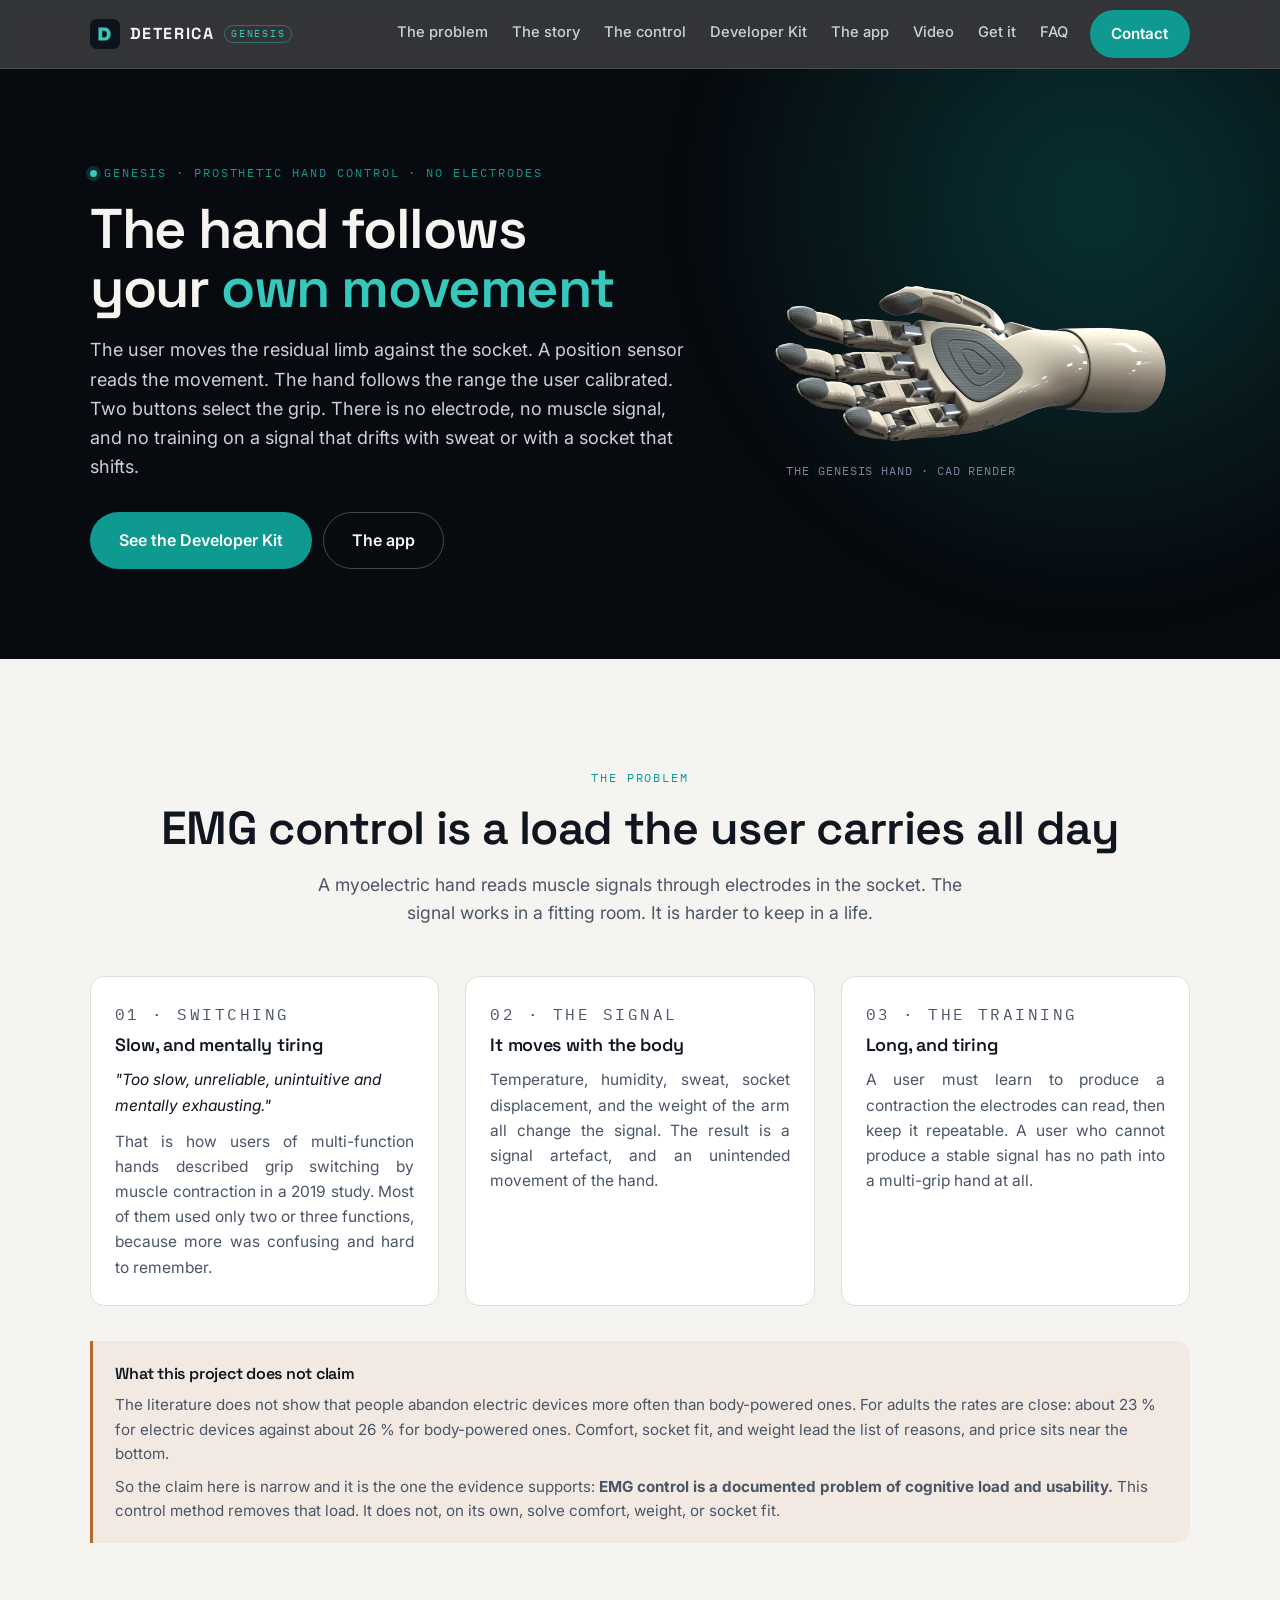
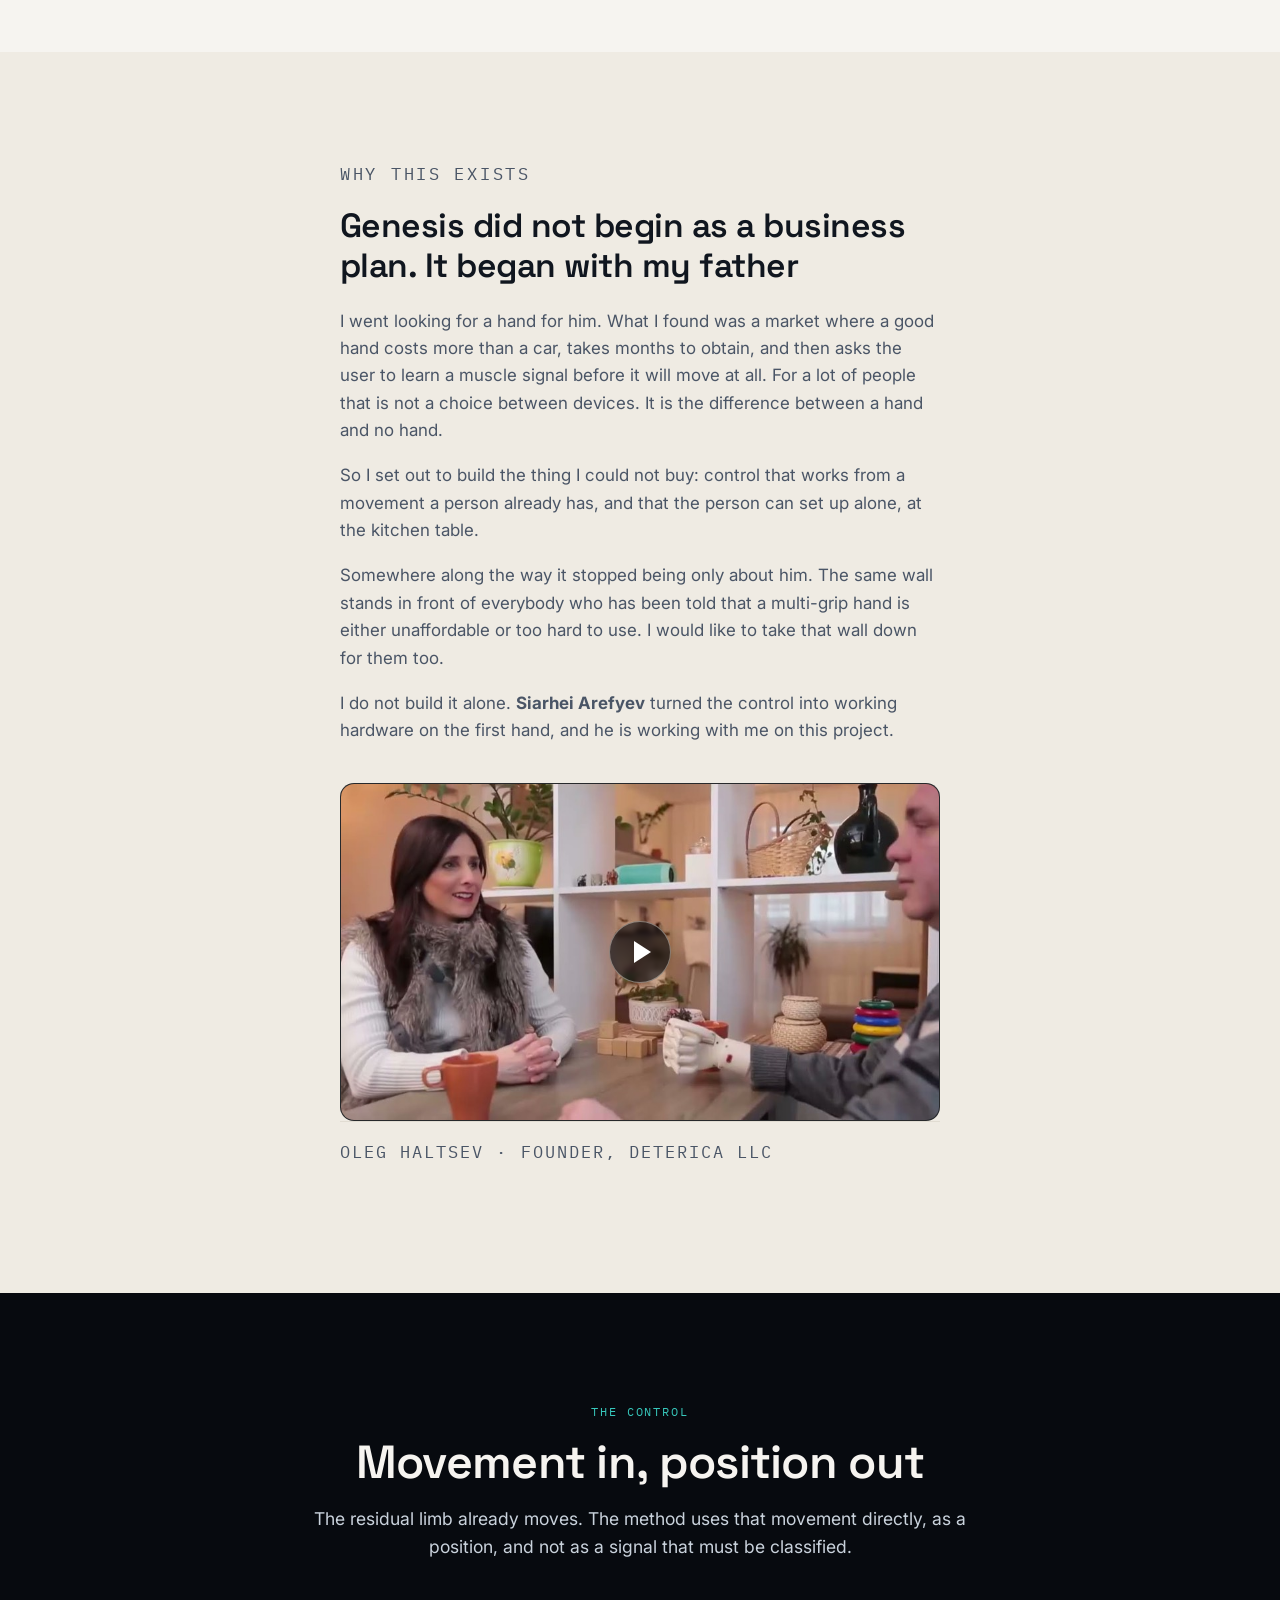
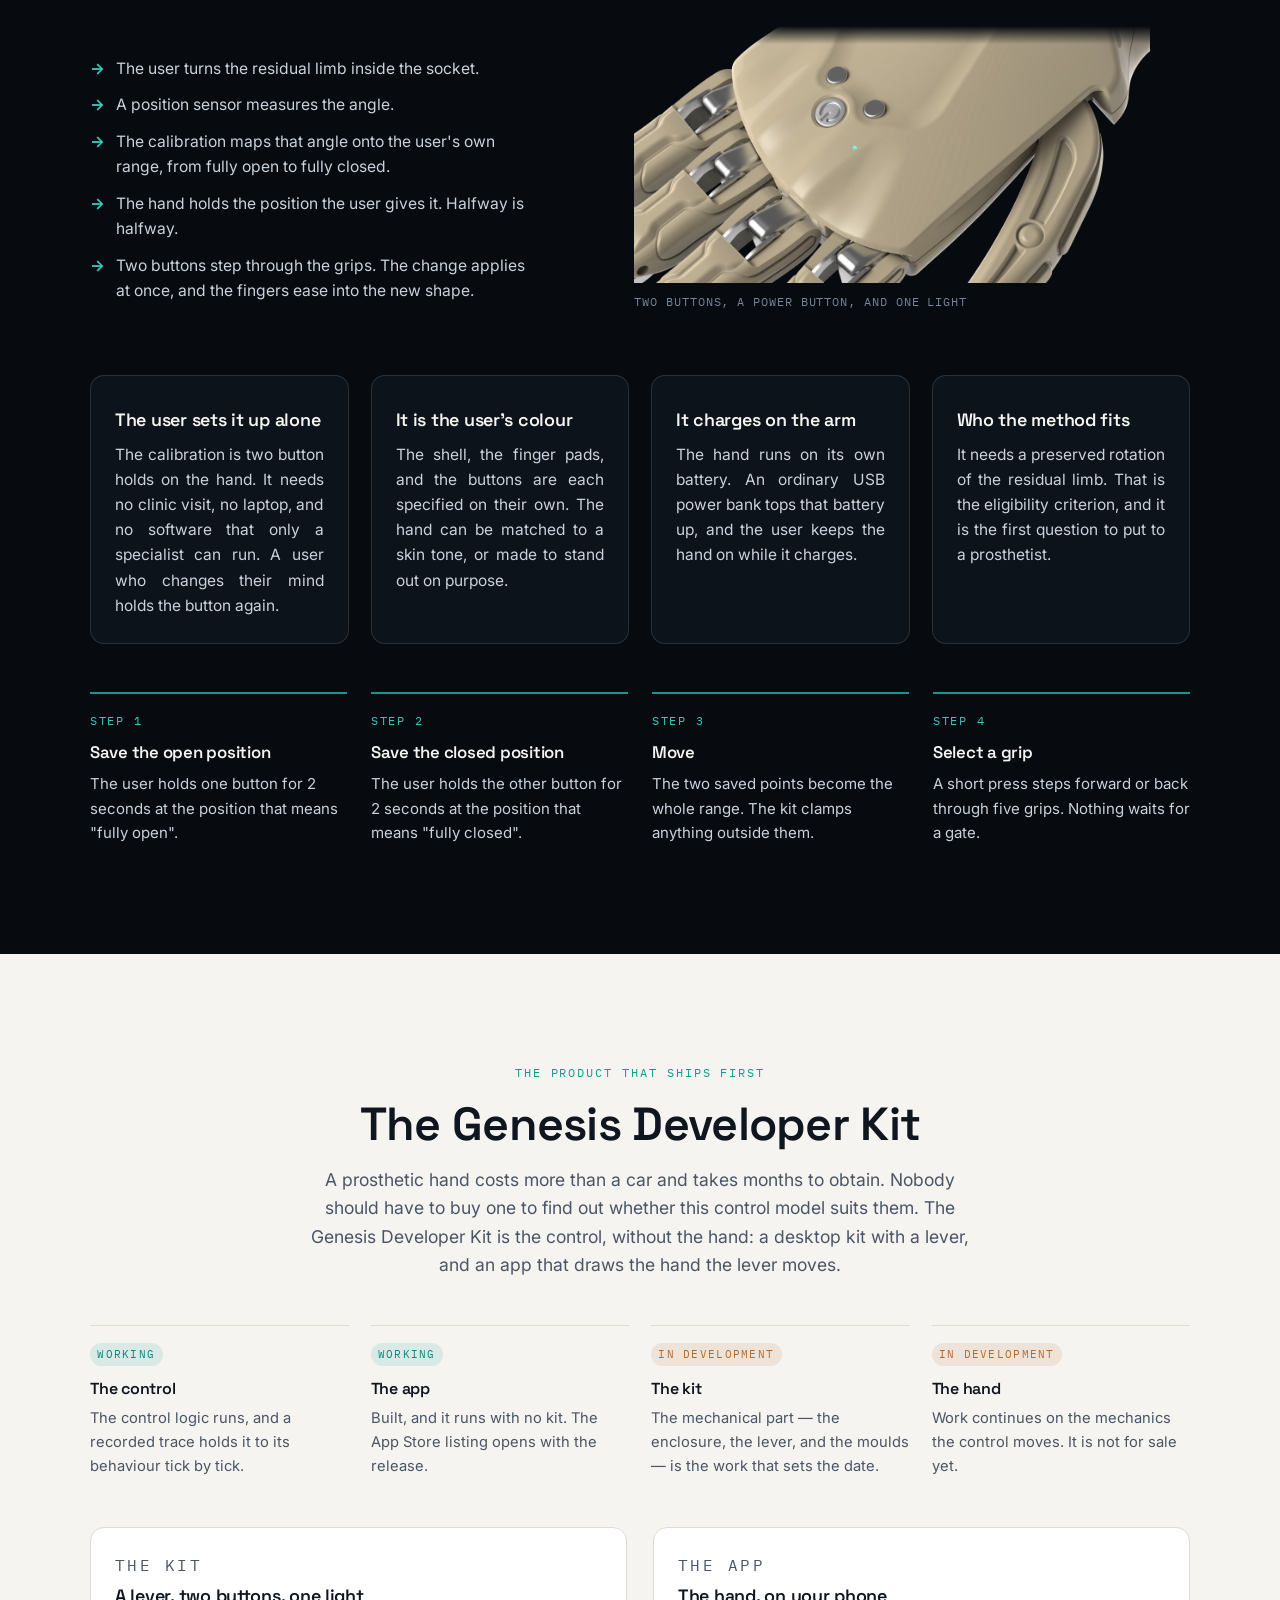
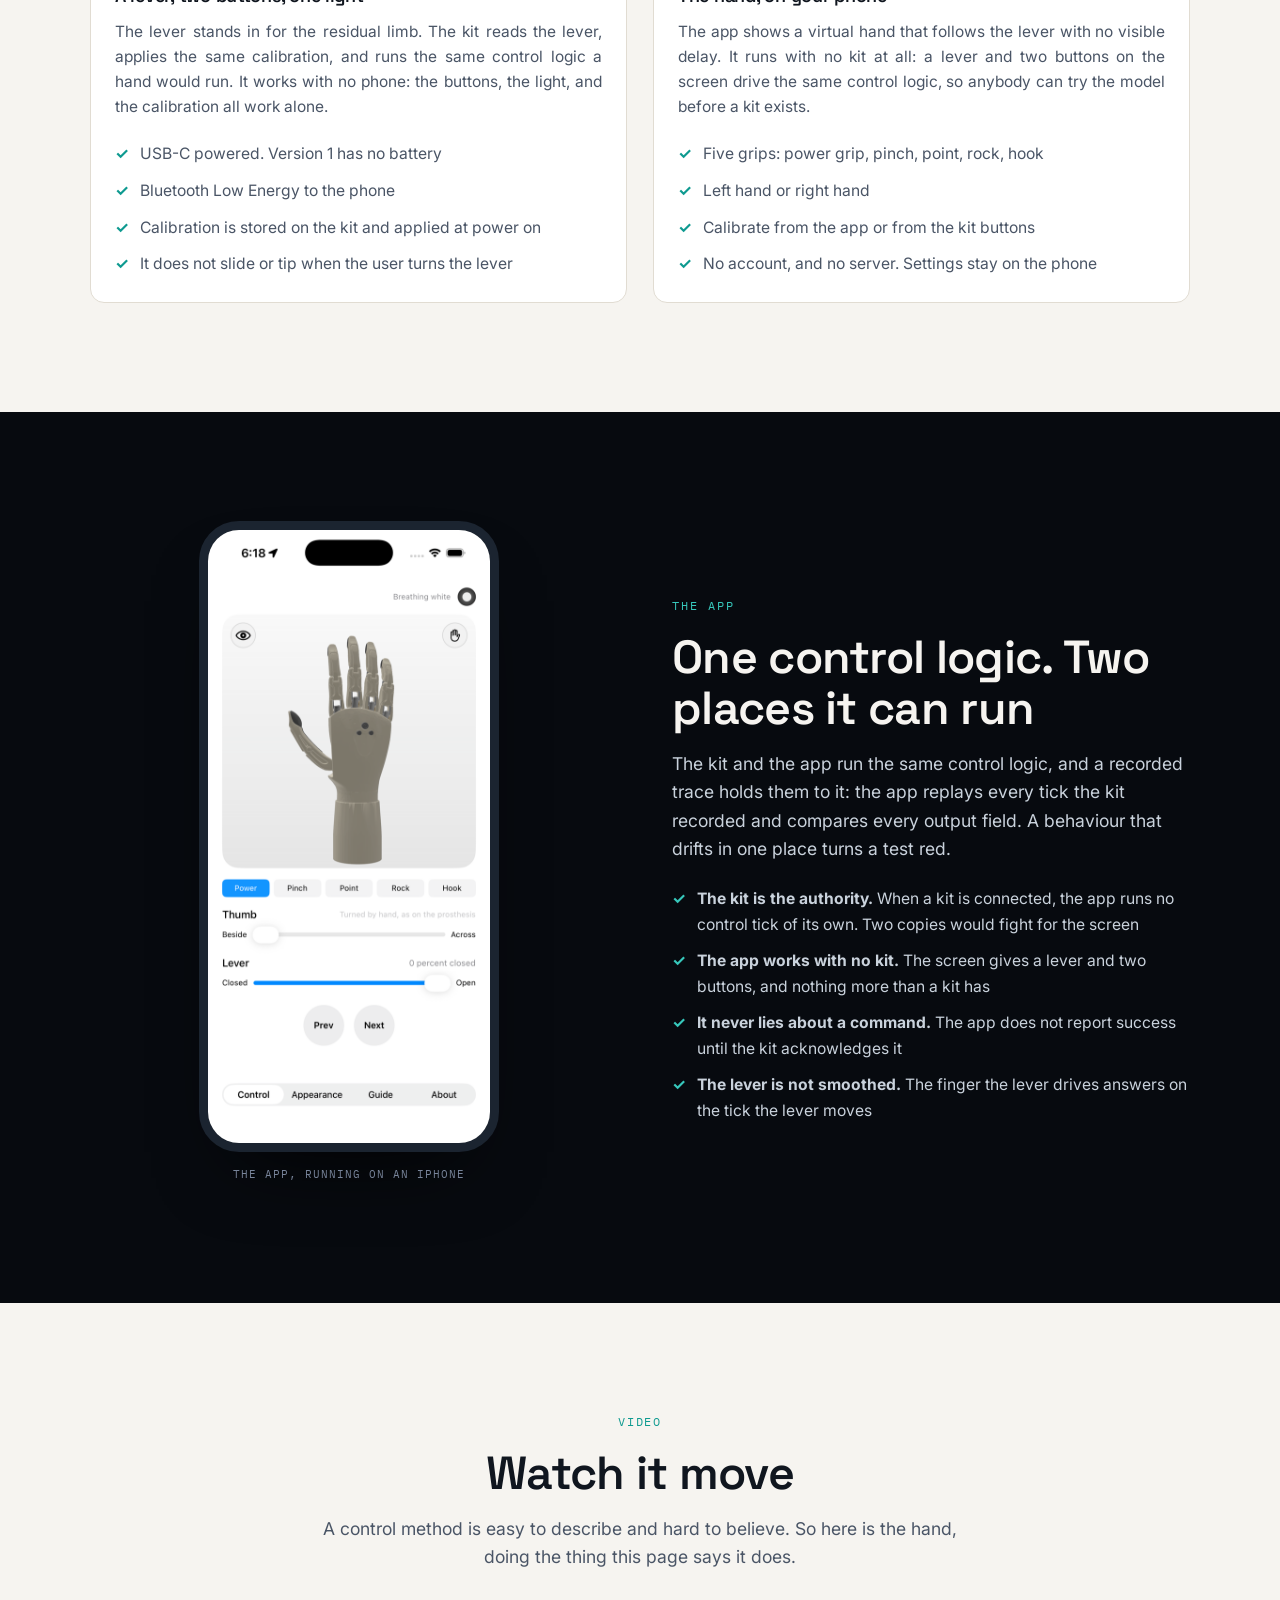
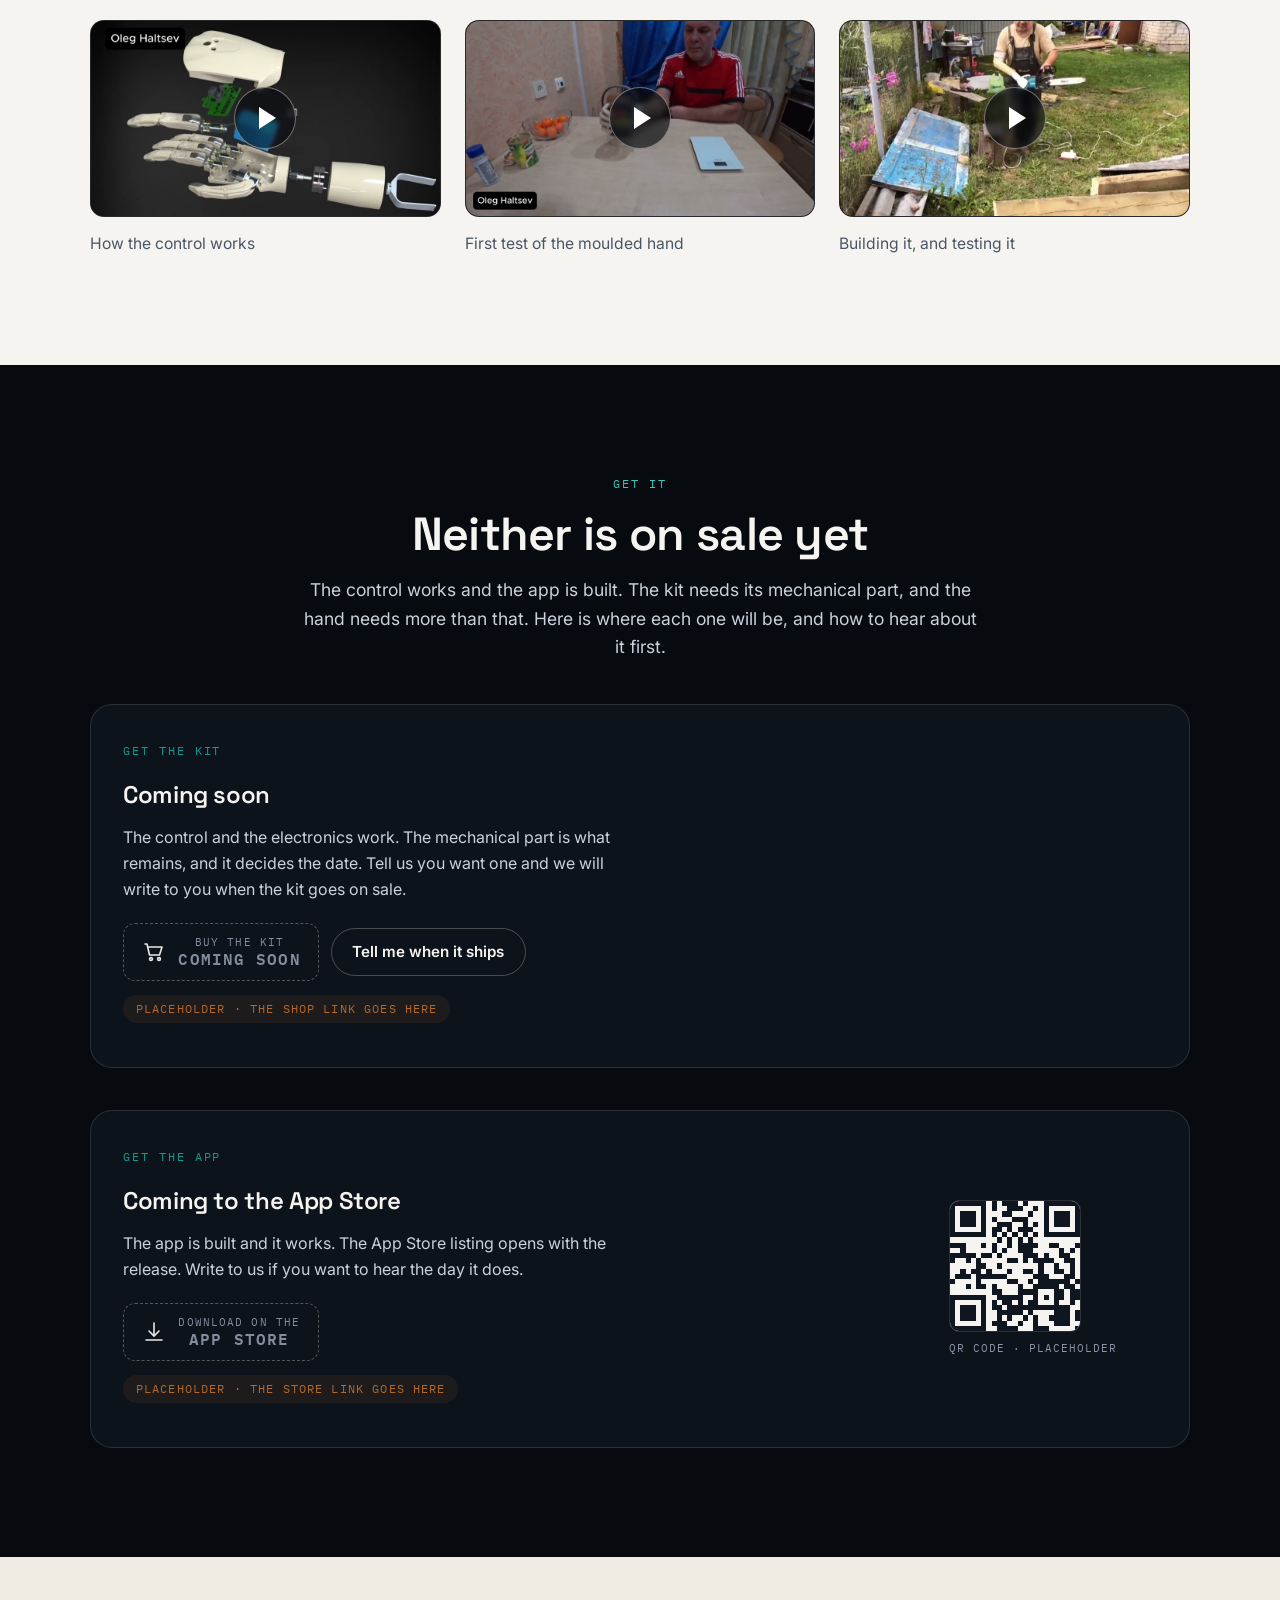
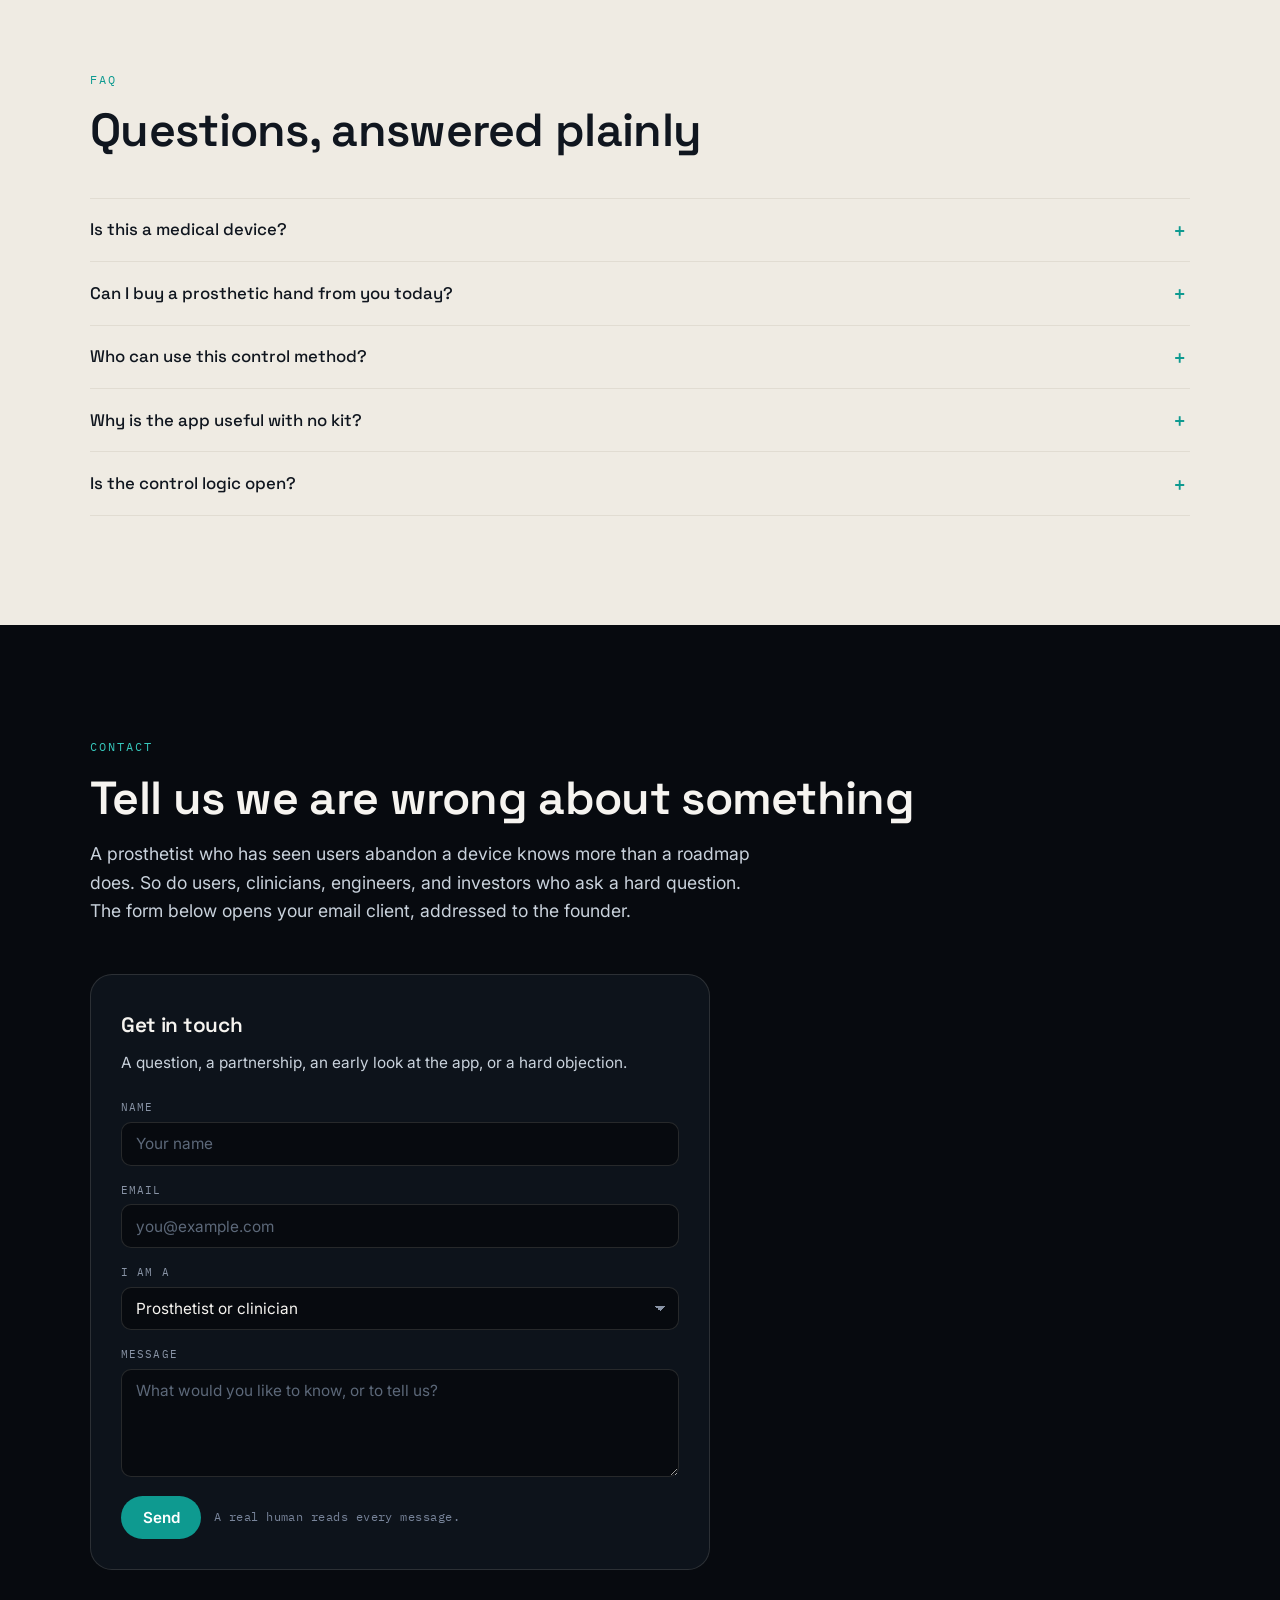
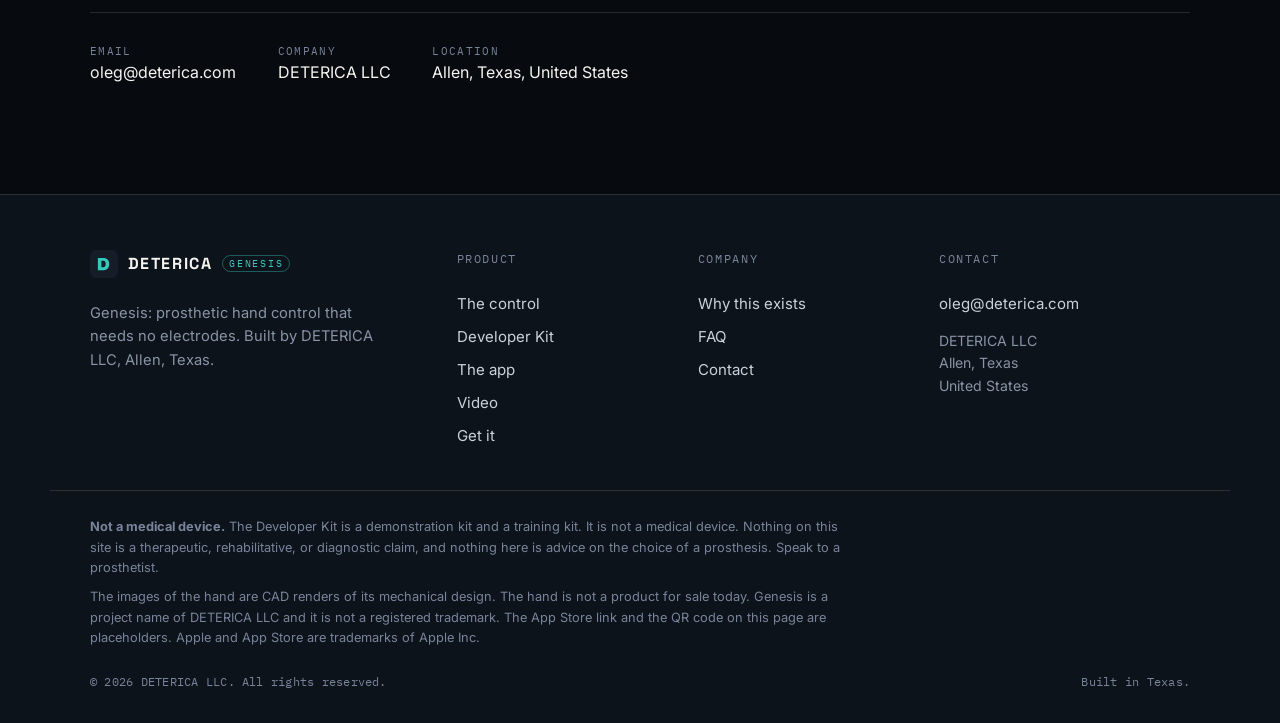
==== commit da97eb17: "Send the contact form through Web3Forms The form composed a mailto: link, which does not send anythi" ====
--- a/index.html
+++ b/index.html
@@ -157,9 +157,15 @@
     </section>
 
     <!-- ===================== THE STORY =====================
-         The founder's own words. The frame is his: it began with his father,
-         and it is not only for his father. Do NOT add a fact about that
-         family that he has not written himself.
+         The founder's own words. Only two things here came from him: it began
+         with his father, and it is not only for his father. Everything else is
+         a draft written in his voice, and he replaces it.
+
+         The draft states no fact about his father — no cause, no date, no
+         diagnosis, no quotation. That is deliberate. Do NOT add one. The claims
+         about the market (the price, the months, the muscle signal) come from
+         myotriton-company/02_Market_Positioning.md and they are checkable; the
+         claims about a family are not, and they are not ours to make.
 
          The paragraph that names Siarhei Arefyev names a living person and a
          co-owner of the original IP. His spelling comes from
@@ -562,9 +568,12 @@
                 <label for="c-message">Message</label>
                 <textarea id="c-message" name="message" placeholder="What would you like to know, or to tell us?" required></textarea>
               </div>
+              <input type="checkbox" name="botcheck" tabindex="-1" aria-hidden="true"
+                     style="display:none" />
               <div class="form-foot">
                 <button class="btn btn-solid" type="submit">Send</button>
-                <p class="form-note" id="contact-status">This opens your email client.</p>
+                <p class="form-note" id="contact-status" role="status" aria-live="polite">A real
+                human reads every message.</p>
               </div>
             </form>
           </div>
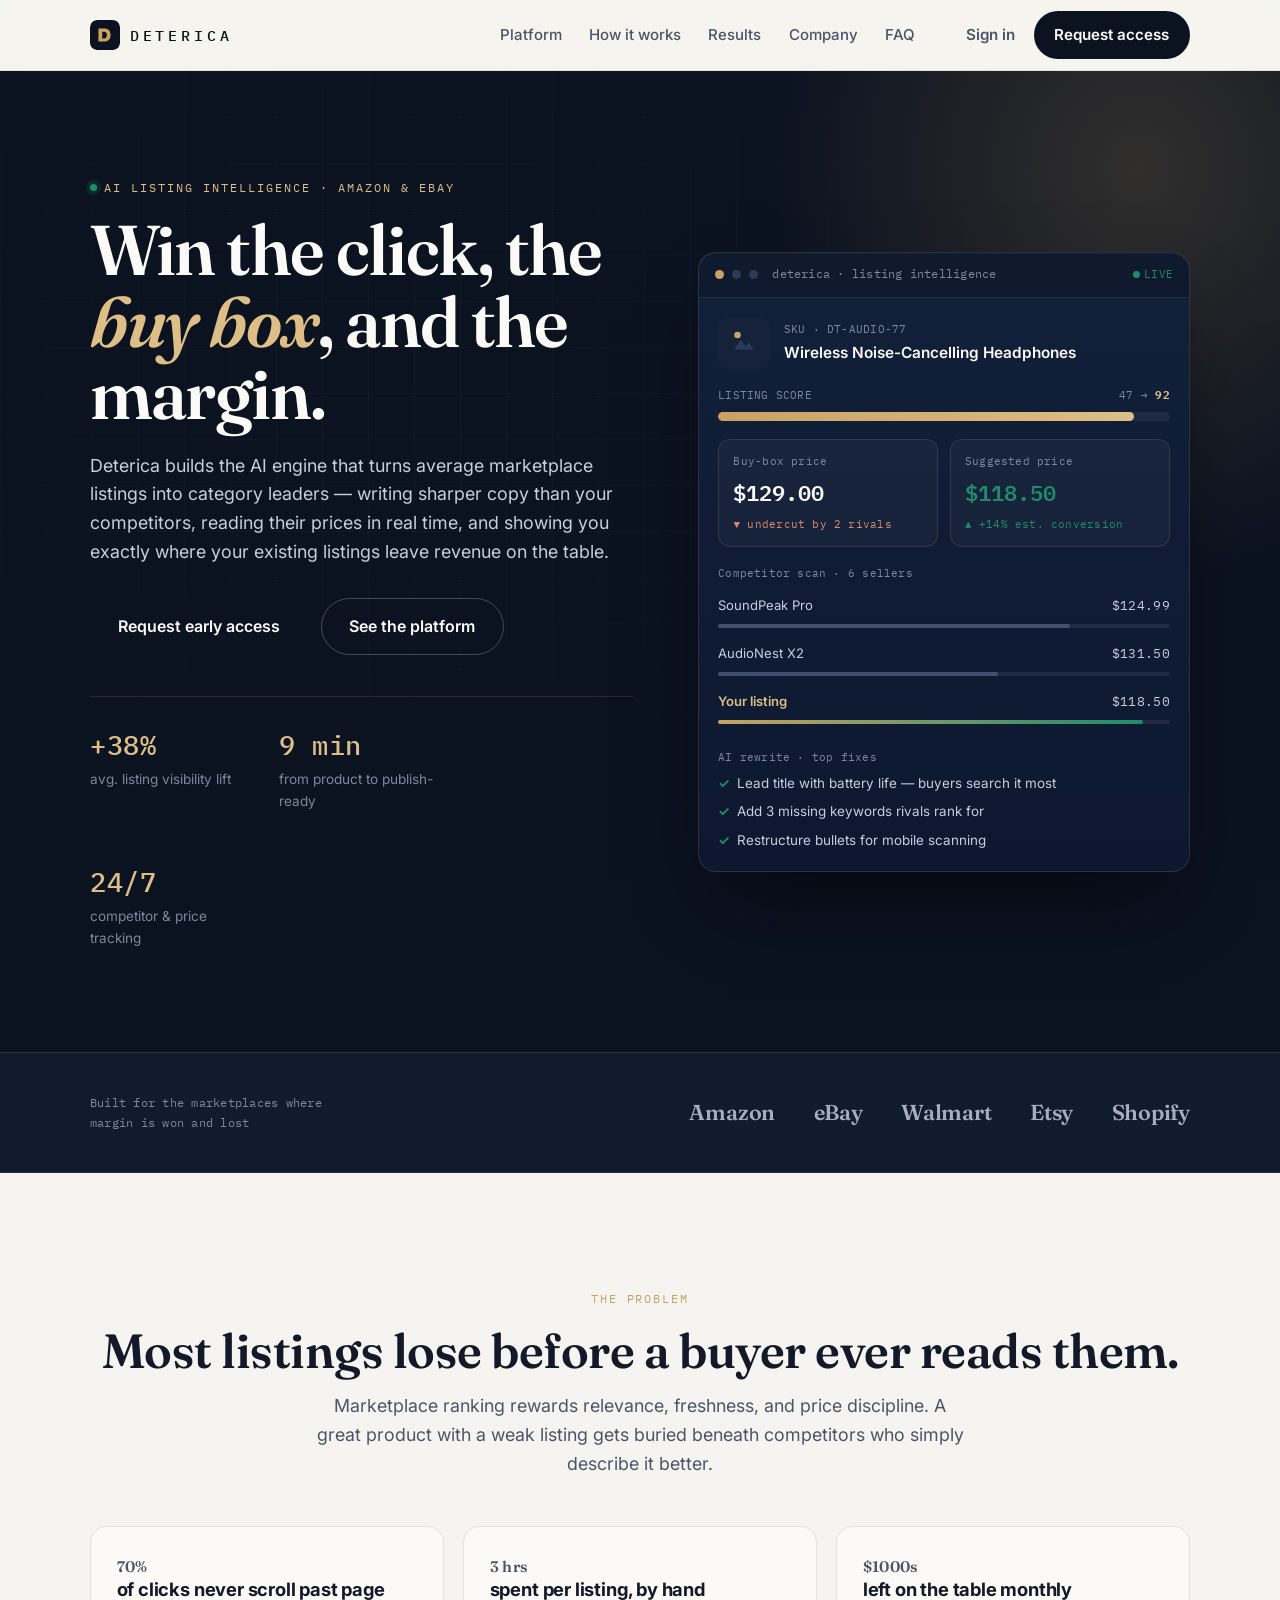
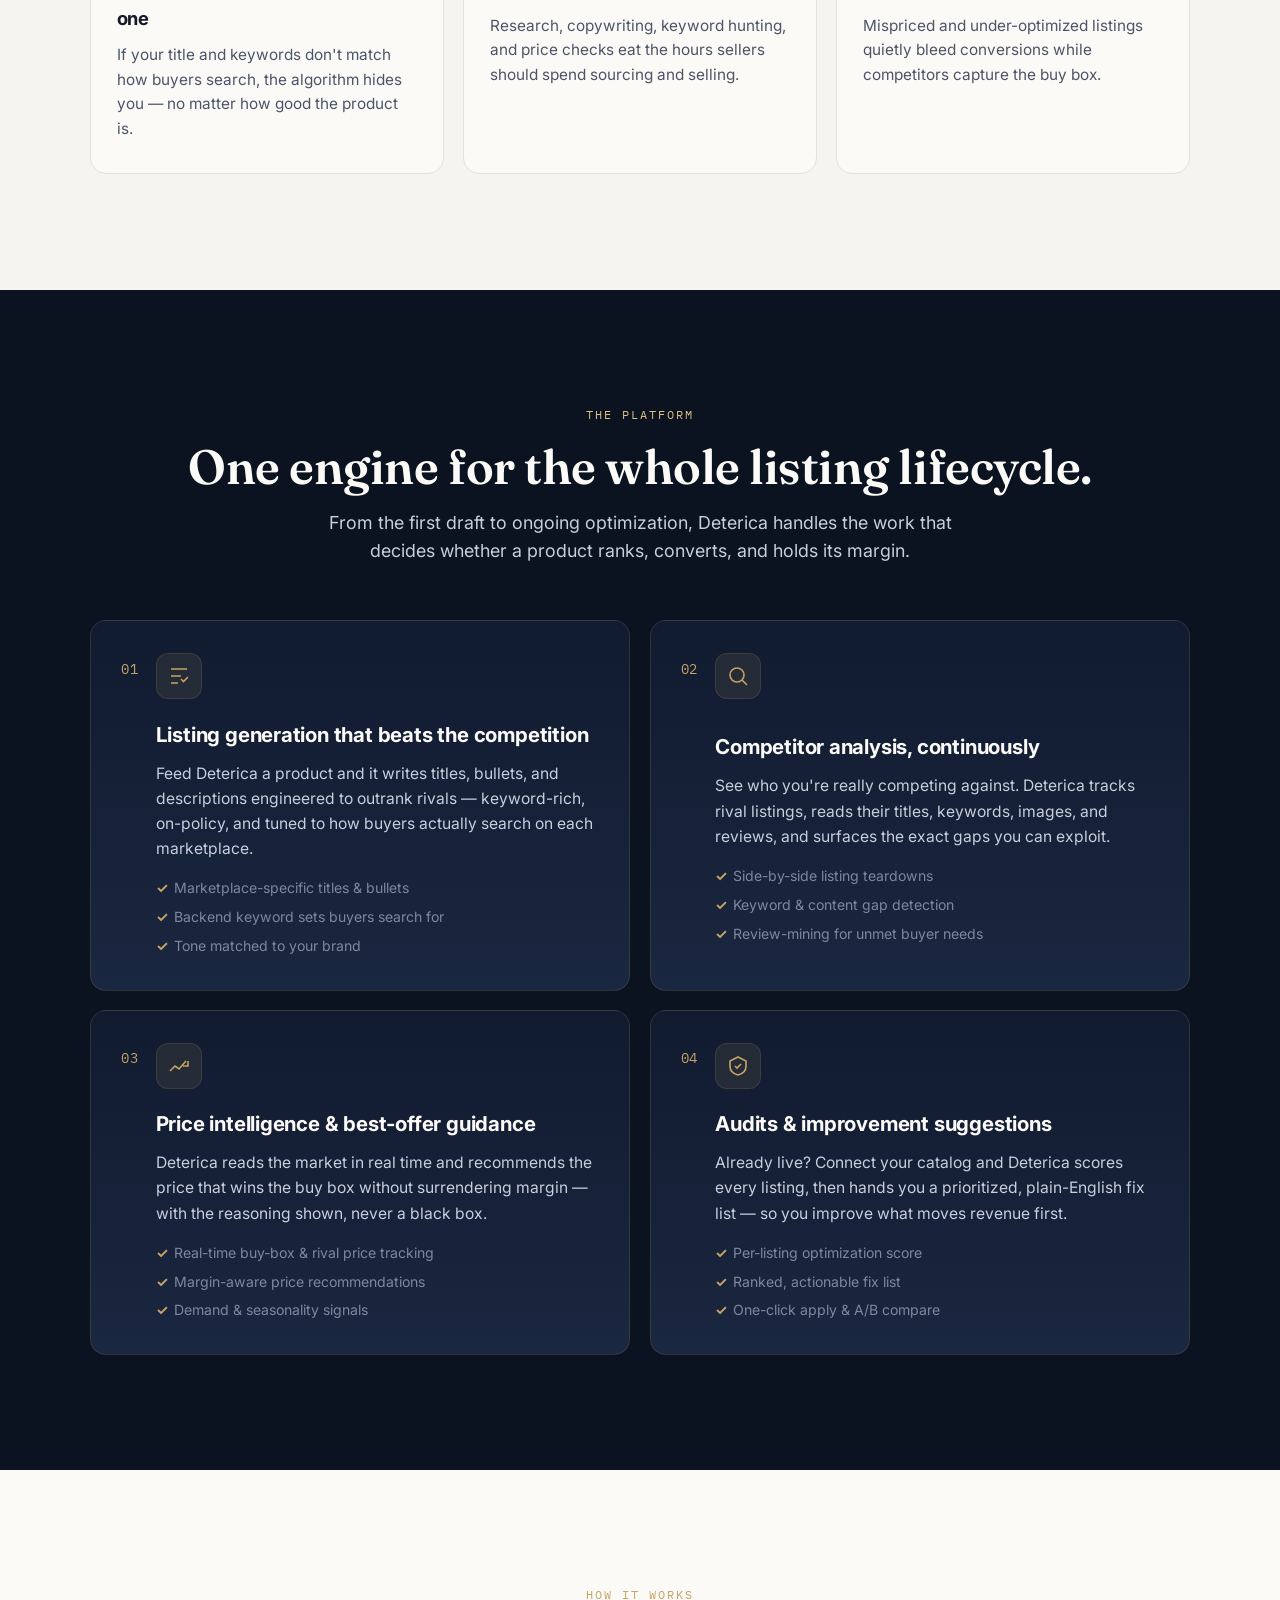
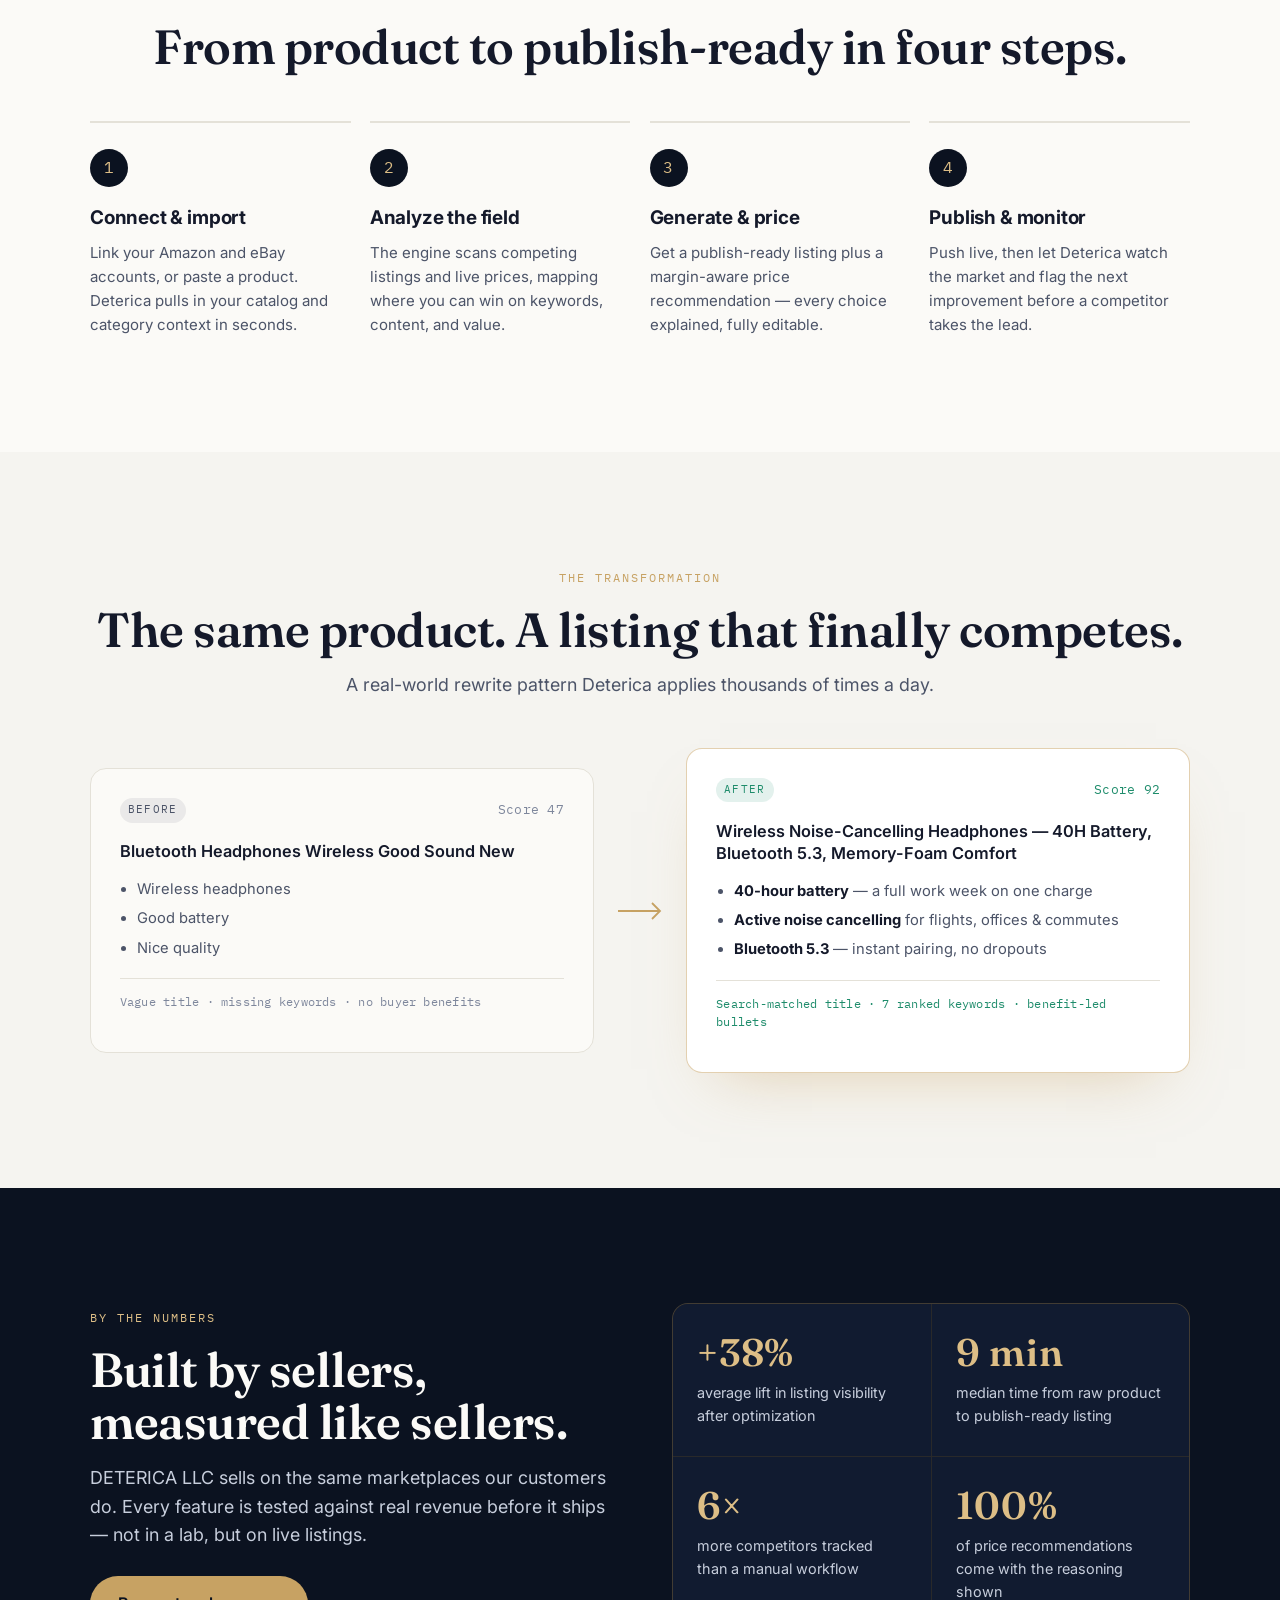
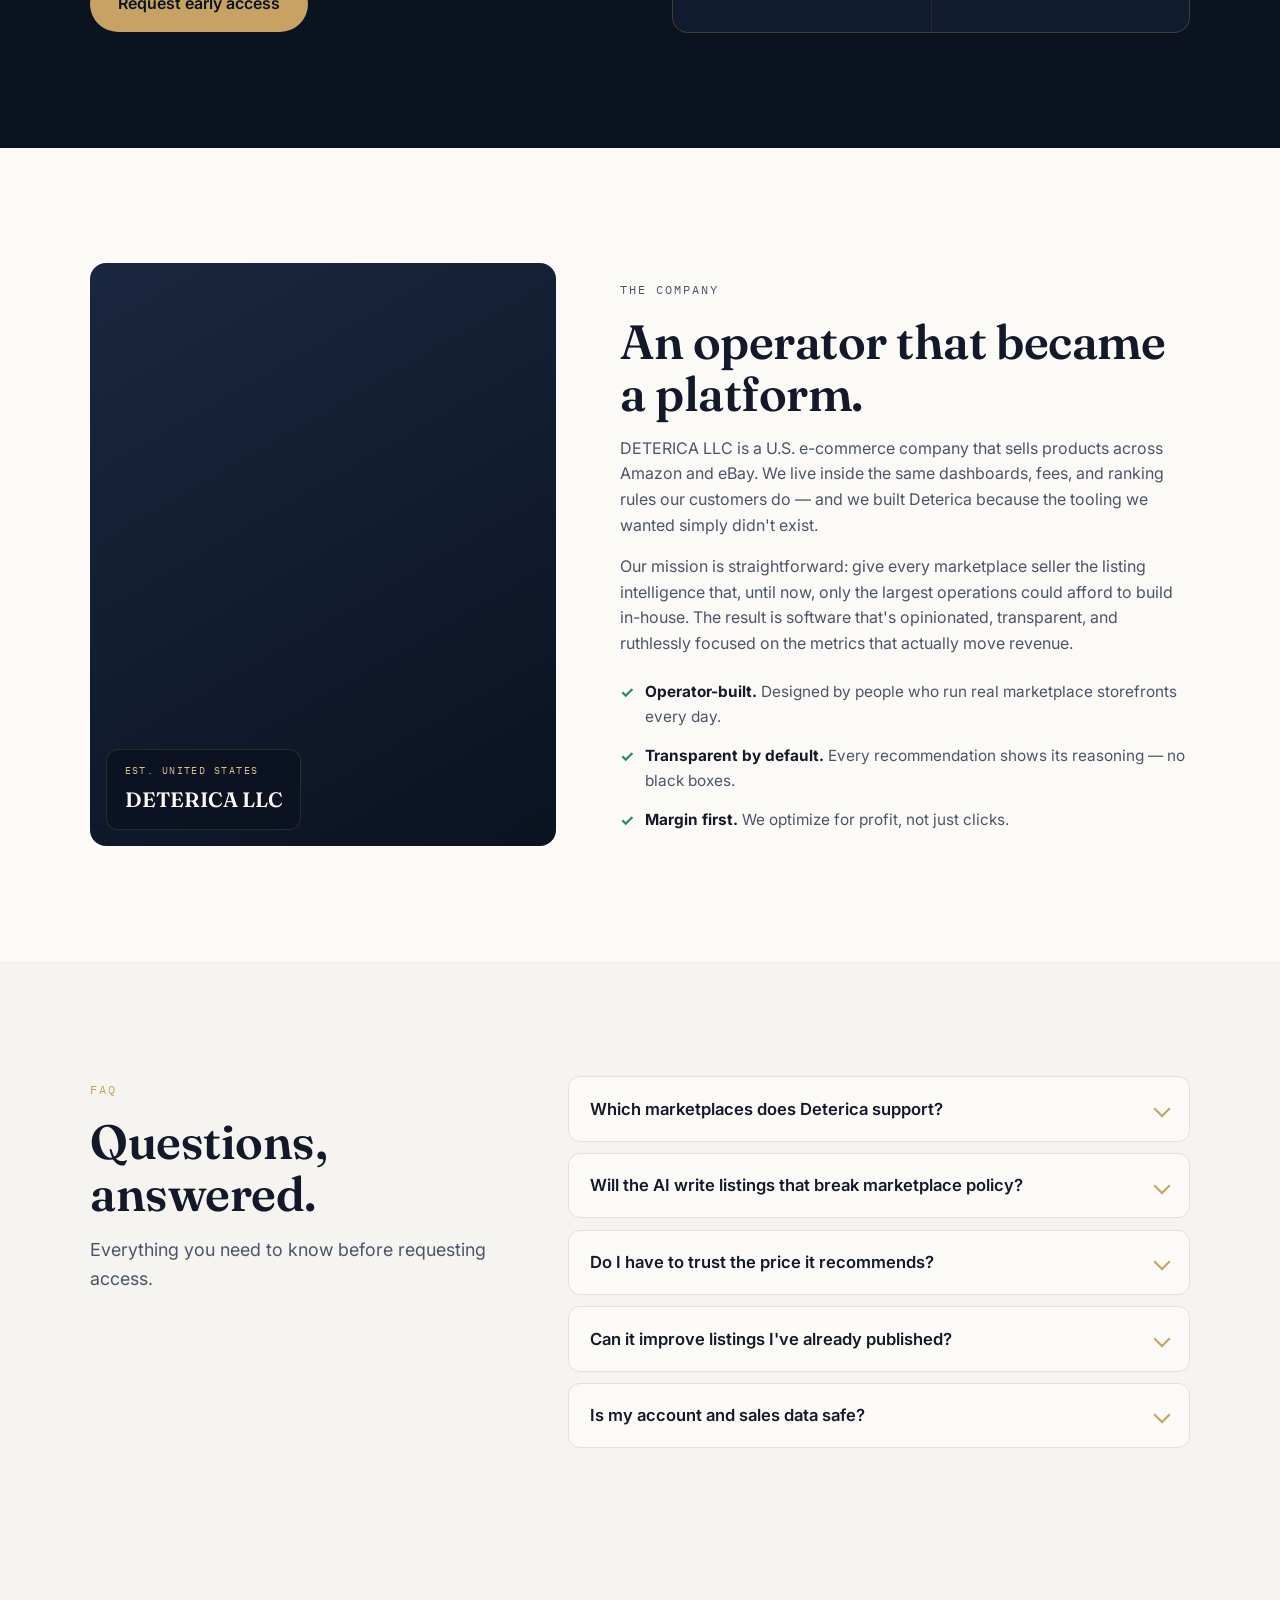
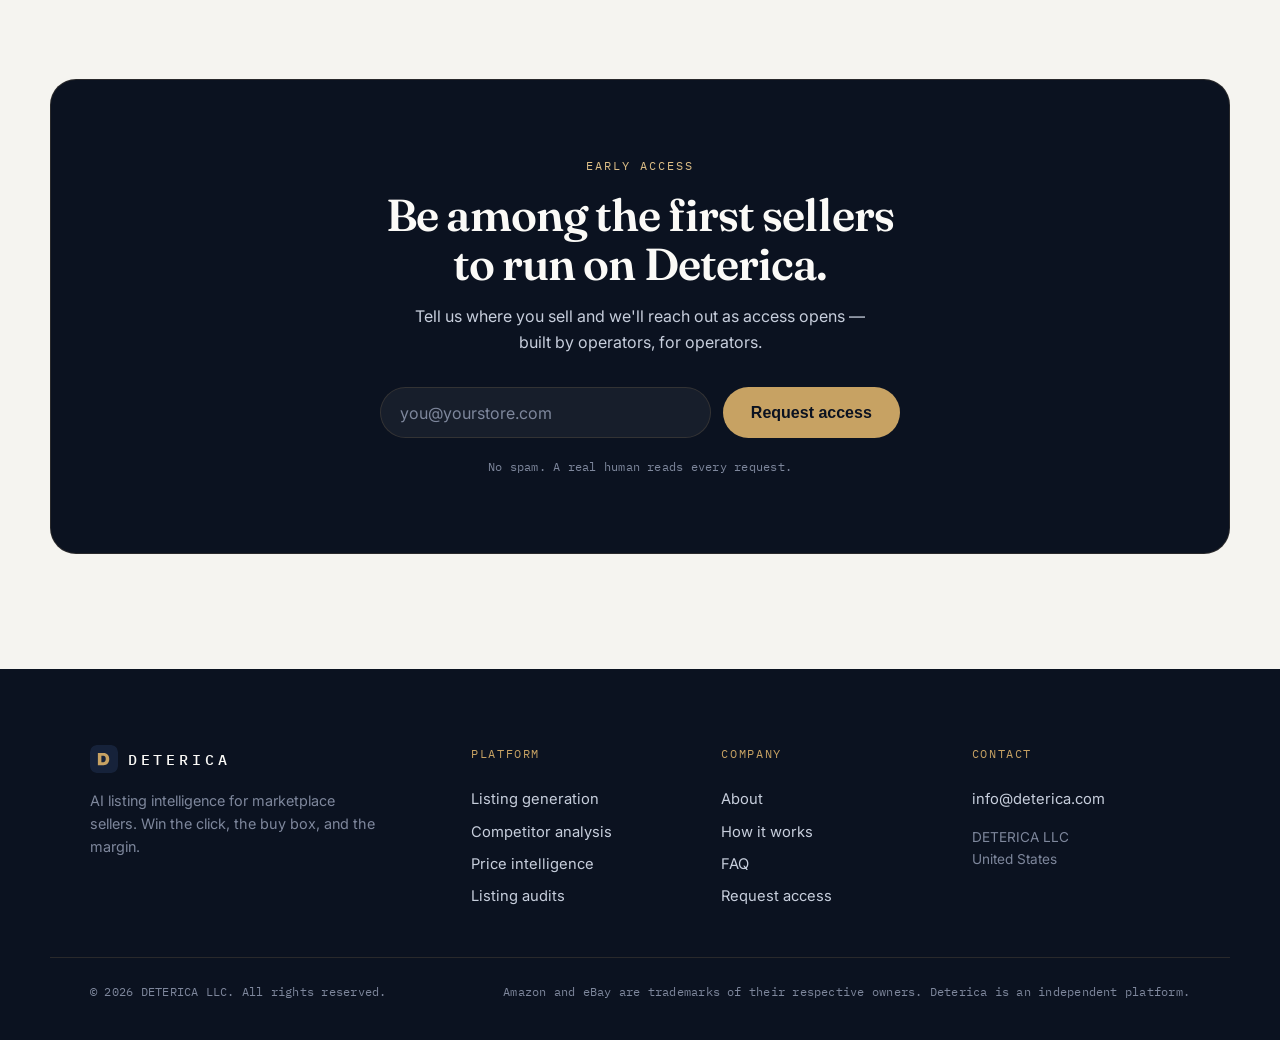
==== commit 23ec233f: "Restore the site that was live until 2026-08-22 deterica.com went from the AI listing page to the un" ====
--- a/index.html
+++ b/index.html
@@ -3,21 +3,20 @@
 <head>
   <meta charset="UTF-8" />
   <meta name="viewport" content="width=device-width, initial-scale=1.0" />
-  <title>Genesis by Deterica — Prosthetic Hand Control Without Electrodes</title>
-  <meta name="description" content="Genesis is the prosthetic hand of DETERICA LLC. Its control method needs no electrodes and no muscle signal: the user moves the residual limb against the socket, and the hand follows a calibrated range. Two buttons select the grip. The Genesis Developer Kit and the iOS app let you try the control model today." />
-  <meta name="theme-color" content="#070A0F" />
+  <title>Deterica — AI Listing Intelligence for Amazon &amp; eBay Sellers</title>
+  <meta name="description" content="Deterica builds AI that turns average marketplace listings into category leaders — generating better copy than competitors, analyzing rivals and prices, and auditing your existing listings for missed revenue." />
+  <meta name="theme-color" content="#0B1220" />
 
   <!-- Open Graph -->
   <meta property="og:type" content="website" />
-  <meta property="og:title" content="Genesis by Deterica — Prosthetic Hand Control Without Electrodes" />
-  <meta property="og:description" content="Genesis, the prosthetic hand of DETERICA LLC. Control that needs no electrodes: the user moves the residual limb, and the hand follows." />
-  <meta property="og:image" content="assets/hand-hero.jpg" />
+  <meta property="og:title" content="Deterica — AI Listing Intelligence for Amazon &amp; eBay" />
+  <meta property="og:description" content="Win the click, the buy box, and the margin. AI-built listings that outrank the competition." />
 
   <link rel="preconnect" href="https://fonts.googleapis.com" />
   <link rel="preconnect" href="https://fonts.gstatic.com" crossorigin />
-  <link href="https://fonts.googleapis.com/css2?family=Space+Grotesk:wght@400;500;600;700&family=Inter:wght@400;500;600&family=IBM+Plex+Mono:wght@400;500&display=swap" rel="stylesheet" />
-
-  <link rel="icon" href="data:image/svg+xml,%3Csvg xmlns='http://www.w3.org/2000/svg' viewBox='0 0 32 32'%3E%3Crect width='32' height='32' rx='7' fill='%23070A0F'/%3E%3Cpath d='M9 23V9h6.5c4 0 6.5 2.8 6.5 7s-2.5 7-6.5 7H9zm4-3.4h2.2c1.8 0 2.8-1.3 2.8-3.6s-1-3.6-2.8-3.6H13v7.2z' fill='%2337C8BC'/%3E%3C/svg%3E" />
+  <link href="https://fonts.googleapis.com/css2?family=Fraunces:opsz,wght@9..144,400;9..144,500;9..144,600;9..144,700&family=Inter:wght@400;500;600&family=IBM+Plex+Mono:wght@400;500&display=swap" rel="stylesheet" />
+
+  <link rel="icon" href="data:image/svg+xml,%3Csvg xmlns='http://www.w3.org/2000/svg' viewBox='0 0 32 32'%3E%3Crect width='32' height='32' rx='7' fill='%230B1220'/%3E%3Cpath d='M9 23V9h6.5c4 0 6.5 2.8 6.5 7s-2.5 7-6.5 7H9zm4-3.4h2.2c1.8 0 2.8-1.3 2.8-3.6s-1-3.6-2.8-3.6H13v7.2z' fill='%23C7A263'/%3E%3C/svg%3E" />
   <link rel="stylesheet" href="styles.css" />
 </head>
 <body>
@@ -27,26 +26,23 @@
     <div class="wrap header-inner">
       <a class="brand" href="#top" aria-label="Deterica home">
         <svg class="brand-mark" width="30" height="30" viewBox="0 0 32 32" aria-hidden="true">
-          <rect width="32" height="32" rx="7" fill="#0D131B"/>
-          <path d="M9 23V9h6.5c4 0 6.5 2.8 6.5 7s-2.5 7-6.5 7H9zm4-3.4h2.2c1.8 0 2.8-1.3 2.8-3.6s-1-3.6-2.8-3.6H13v7.2z" fill="#37C8BC"/>
+          <rect width="32" height="32" rx="7" fill="#0B1220"/>
+          <path d="M9 23V9h6.5c4 0 6.5 2.8 6.5 7s-2.5 7-6.5 7H9zm4-3.4h2.2c1.8 0 2.8-1.3 2.8-3.6s-1-3.6-2.8-3.6H13v7.2z" fill="#C7A263"/>
         </svg>
         <span class="brand-word">DETERICA</span>
-        <span class="brand-tag mono">GENESIS</span>
       </a>
 
       <nav class="nav" aria-label="Primary">
-        <a href="#why">The problem</a>
-        <a href="#story">The story</a>
-        <a href="#control">The control</a>
-        <a href="#kit">Developer Kit</a>
-        <a href="#app">The app</a>
-        <a href="#video">Video</a>
-        <a href="#get">Get it</a>
+        <a href="#platform">Platform</a>
+        <a href="#process">How it works</a>
+        <a href="#showcase">Results</a>
+        <a href="#company">Company</a>
         <a href="#faq">FAQ</a>
       </nav>
 
       <div class="header-cta">
-        <a class="btn btn-solid" href="#contact">Contact</a>
+        <a class="btn btn-ghost" href="#contact">Sign in</a>
+        <a class="btn btn-solid" href="#contact">Request access</a>
       </div>
 
       <button class="nav-toggle" aria-expanded="false" aria-controls="mobile-nav" aria-label="Open menu">
@@ -54,15 +50,12 @@
       </button>
     </div>
     <div class="mobile-nav" id="mobile-nav" hidden>
-      <a href="#why">The problem</a>
-      <a href="#story">The story</a>
-      <a href="#control">The control</a>
-      <a href="#kit">Developer Kit</a>
-      <a href="#app">The app</a>
-      <a href="#video">Video</a>
-      <a href="#get">Get it</a>
+      <a href="#platform">Platform</a>
+      <a href="#process">How it works</a>
+      <a href="#showcase">Results</a>
+      <a href="#company">Company</a>
       <a href="#faq">FAQ</a>
-      <a class="btn btn-solid" href="#contact">Contact</a>
+      <a class="btn btn-solid" href="#contact">Request access</a>
     </div>
   </header>
 
@@ -72,528 +65,381 @@
       <div class="hero-glow" aria-hidden="true"></div>
       <div class="wrap hero-grid">
         <div class="hero-copy">
-          <p class="eyebrow"><span class="dot"></span>Genesis · Prosthetic hand control · No electrodes</p>
+          <p class="eyebrow"><span class="dot"></span>AI Listing Intelligence · Amazon &amp; eBay</p>
           <h1 class="display">
-            The hand follows<br>your <span class="accent">own movement</span>
+            Win the click, the<br><span class="accent">buy box</span>, and the margin.
           </h1>
           <p class="lede">
-            The user moves the residual limb against the socket. A position sensor reads the
-            movement. The hand follows the range the user calibrated. Two buttons select the
-            grip. There is no electrode, no muscle signal, and no training on a signal that
-            drifts with sweat or with a socket that shifts.
+            Deterica builds the AI engine that turns average marketplace listings into
+            category leaders — writing sharper copy than your competitors, reading their
+            prices in real time, and showing you exactly where your existing listings
+            leave revenue on the table.
           </p>
           <div class="hero-actions">
-            <a class="btn btn-solid btn-lg" href="#kit">See the Developer Kit</a>
-            <a class="btn btn-line btn-lg" href="#app">The app</a>
-          </div>
-        </div>
-
-        <figure class="render hero-render">
-          <img src="assets/hand-hero.jpg" alt="The Genesis hand: a five-finger prosthetic hand, rendered from its mechanical design." width="1600" height="900" />
-          <figcaption>The Genesis hand · CAD render</figcaption>
-        </figure>
+            <a class="btn btn-solid btn-lg" href="#contact">Request early access</a>
+            <a class="btn btn-line btn-lg" href="#platform">See the platform</a>
+          </div>
+          <dl class="hero-stats">
+            <div><dt class="mono">+38%</dt><dd>avg. listing visibility lift</dd></div>
+            <div><dt class="mono">9 min</dt><dd>from product to publish-ready</dd></div>
+            <div><dt class="mono">24/7</dt><dd>competitor &amp; price tracking</dd></div>
+          </dl>
+        </div>
+
+        <!-- SIGNATURE: Listing Intelligence panel -->
+        <div class="panel" role="img" aria-label="Deterica analyzing a product listing: optimization score rising from 47 to 92, a competitor price table, and AI rewrite suggestions.">
+          <div class="panel-bar">
+            <span class="panel-dot"></span><span class="panel-dot"></span><span class="panel-dot"></span>
+            <span class="panel-title mono">deterica · listing intelligence</span>
+            <span class="panel-live mono"><i></i>LIVE</span>
+          </div>
+          <div class="panel-body">
+            <div class="panel-product">
+              <div class="panel-thumb" aria-hidden="true">
+                <svg viewBox="0 0 64 64" width="100%" height="100%">
+                  <rect width="64" height="64" rx="10" fill="#16223a"/>
+                  <path d="M20 40l8-12 6 8 4-5 6 9z" fill="#2a3a5c"/>
+                  <circle cx="24" cy="22" r="4" fill="#C7A263"/>
+                </svg>
+              </div>
+              <div>
+                <p class="mono panel-sku">SKU · DT-AUDIO-77</p>
+                <p class="panel-name">Wireless Noise-Cancelling Headphones</p>
+              </div>
+            </div>
+
+            <div class="score">
+              <div class="score-head">
+                <span class="mono">LISTING SCORE</span>
+                <span class="score-jump mono">47 → <strong>92</strong></span>
+              </div>
+              <div class="score-track"><div class="score-fill" style="--w:92%"></div></div>
+            </div>
+
+            <div class="panel-grid">
+              <div class="metric">
+                <p class="mono metric-label">Buy-box price</p>
+                <p class="metric-value">$129.00</p>
+                <p class="metric-delta down mono">▼ undercut by 2 rivals</p>
+              </div>
+              <div class="metric">
+                <p class="mono metric-label">Suggested price</p>
+                <p class="metric-value pos">$118.50</p>
+                <p class="metric-delta up mono">▲ +14% est. conversion</p>
+              </div>
+            </div>
+
+            <div class="rivals">
+              <p class="mono metric-label">Competitor scan · 6 sellers</p>
+              <div class="rival"><span>SoundPeak Pro</span><span class="mono">$124.99</span><i class="bar" style="--w:78%"></i></div>
+              <div class="rival"><span>AudioNest X2</span><span class="mono">$131.50</span><i class="bar" style="--w:62%"></i></div>
+              <div class="rival best"><span>Your listing</span><span class="mono">$118.50</span><i class="bar" style="--w:94%"></i></div>
+            </div>
+
+            <div class="suggest">
+              <p class="mono metric-label">AI rewrite · top fixes</p>
+              <ul>
+                <li><span class="tick">✓</span>Lead title with battery life — buyers search it most</li>
+                <li><span class="tick">✓</span>Add 3 missing keywords rivals rank for</li>
+                <li><span class="tick">✓</span>Restructure bullets for mobile scanning</li>
+              </ul>
+            </div>
+          </div>
+        </div>
+      </div>
+    </section>
+
+    <!-- ===================== MARKETPLACES ===================== -->
+    <section class="marquee-band">
+      <div class="wrap band-inner">
+        <p class="mono band-label">Built for the marketplaces where margin is won and lost</p>
+        <ul class="logos">
+          <li>Amazon</li>
+          <li>eBay</li>
+          <li>Walmart</li>
+          <li>Etsy</li>
+          <li>Shopify</li>
+        </ul>
       </div>
     </section>
 
     <!-- ===================== PROBLEM ===================== -->
-    <section class="section" id="why">
+    <section class="section problem" id="why">
       <div class="wrap">
         <p class="eyebrow center">The problem</p>
-        <h2 class="section-title center">EMG control is a load the user carries all day</h2>
+        <h2 class="section-title center">Most listings lose before a buyer ever reads them.</h2>
         <p class="section-sub center">
-          A myoelectric hand reads muscle signals through electrodes in the socket. The signal
-          works in a fitting room. It is harder to keep in a life.
+          Marketplace ranking rewards relevance, freshness, and price discipline. A great product
+          with a weak listing gets buried beneath competitors who simply describe it better.
         </p>
-
-        <div class="grid-3">
-          <article class="card">
-            <p class="mono card-no">01 · Switching</p>
-            <h3>Slow, and mentally tiring</h3>
-            <p class="quote">
-              "Too slow, unreliable, unintuitive and mentally exhausting."
+        <div class="problem-grid">
+          <article class="prob">
+            <p class="mono prob-stat">70%</p>
+            <h3>of clicks never scroll past page one</h3>
+            <p>If your title and keywords don't match how buyers search, the algorithm hides you — no matter how good the product is.</p>
+          </article>
+          <article class="prob">
+            <p class="mono prob-stat">3 hrs</p>
+            <h3>spent per listing, by hand</h3>
+            <p>Research, copywriting, keyword hunting, and price checks eat the hours sellers should spend sourcing and selling.</p>
+          </article>
+          <article class="prob">
+            <p class="mono prob-stat">$1000s</p>
+            <h3>left on the table monthly</h3>
+            <p>Mispriced and under-optimized listings quietly bleed conversions while competitors capture the buy box.</p>
+          </article>
+        </div>
+      </div>
+    </section>
+
+    <!-- ===================== PLATFORM ===================== -->
+    <section class="section dark platform" id="platform">
+      <div class="wrap">
+        <p class="eyebrow center light">The platform</p>
+        <h2 class="section-title center light">One engine for the whole listing lifecycle.</h2>
+        <p class="section-sub center light-sub">
+          From the first draft to ongoing optimization, Deterica handles the work that decides
+          whether a product ranks, converts, and holds its margin.
+        </p>
+
+        <div class="feature-list">
+          <article class="feature">
+            <span class="feature-no mono">01</span>
+            <div class="feature-icon" aria-hidden="true">
+              <svg viewBox="0 0 24 24" width="24" height="24" fill="none" stroke="#C7A263" stroke-width="1.6"><path d="M4 5h16M4 12h10M4 19h7"/><path d="M17 15l2.5 2.5L24 13" transform="translate(-3 0)"/></svg>
+            </div>
+            <div class="feature-text">
+              <h3>Listing generation that beats the competition</h3>
+              <p>Feed Deterica a product and it writes titles, bullets, and descriptions engineered to outrank rivals — keyword-rich, on-policy, and tuned to how buyers actually search on each marketplace.</p>
+              <ul class="ticks">
+                <li>Marketplace-specific titles &amp; bullets</li>
+                <li>Backend keyword sets buyers search for</li>
+                <li>Tone matched to your brand</li>
+              </ul>
+            </div>
+          </article>
+
+          <article class="feature">
+            <span class="feature-no mono">02</span>
+            <div class="feature-icon" aria-hidden="true">
+              <svg viewBox="0 0 24 24" width="24" height="24" fill="none" stroke="#C7A263" stroke-width="1.6"><circle cx="11" cy="11" r="7"/><path d="M16 16l5 5"/></svg>
+            </div>
+            <div class="feature-text">
+              <h3>Competitor analysis, continuously</h3>
+              <p>See who you're really competing against. Deterica tracks rival listings, reads their titles, keywords, images, and reviews, and surfaces the exact gaps you can exploit.</p>
+              <ul class="ticks">
+                <li>Side-by-side listing teardowns</li>
+                <li>Keyword &amp; content gap detection</li>
+                <li>Review-mining for unmet buyer needs</li>
+              </ul>
+            </div>
+          </article>
+
+          <article class="feature">
+            <span class="feature-no mono">03</span>
+            <div class="feature-icon" aria-hidden="true">
+              <svg viewBox="0 0 24 24" width="24" height="24" fill="none" stroke="#C7A263" stroke-width="1.6"><path d="M3 17l5-5 4 3 7-8"/><path d="M21 7v5h-5"/></svg>
+            </div>
+            <div class="feature-text">
+              <h3>Price intelligence &amp; best-offer guidance</h3>
+              <p>Deterica reads the market in real time and recommends the price that wins the buy box without surrendering margin — with the reasoning shown, never a black box.</p>
+              <ul class="ticks">
+                <li>Real-time buy-box &amp; rival price tracking</li>
+                <li>Margin-aware price recommendations</li>
+                <li>Demand &amp; seasonality signals</li>
+              </ul>
+            </div>
+          </article>
+
+          <article class="feature">
+            <span class="feature-no mono">04</span>
+            <div class="feature-icon" aria-hidden="true">
+              <svg viewBox="0 0 24 24" width="24" height="24" fill="none" stroke="#C7A263" stroke-width="1.6"><path d="M12 3l8 4v5c0 5-3.5 8-8 9-4.5-1-8-4-8-9V7z"/><path d="M9 12l2 2 4-4"/></svg>
+            </div>
+            <div class="feature-text">
+              <h3>Audits &amp; improvement suggestions</h3>
+              <p>Already live? Connect your catalog and Deterica scores every listing, then hands you a prioritized, plain-English fix list — so you improve what moves revenue first.</p>
+              <ul class="ticks">
+                <li>Per-listing optimization score</li>
+                <li>Ranked, actionable fix list</li>
+                <li>One-click apply &amp; A/B compare</li>
+              </ul>
+            </div>
+          </article>
+        </div>
+      </div>
+    </section>
+
+    <!-- ===================== PROCESS ===================== -->
+    <section class="section process" id="process">
+      <div class="wrap">
+        <p class="eyebrow center">How it works</p>
+        <h2 class="section-title center">From product to publish-ready in four steps.</h2>
+        <ol class="steps">
+          <li class="step">
+            <span class="step-no mono">1</span>
+            <h3>Connect &amp; import</h3>
+            <p>Link your Amazon and eBay accounts, or paste a product. Deterica pulls in your catalog and category context in seconds.</p>
+          </li>
+          <li class="step">
+            <span class="step-no mono">2</span>
+            <h3>Analyze the field</h3>
+            <p>The engine scans competing listings and live prices, mapping where you can win on keywords, content, and value.</p>
+          </li>
+          <li class="step">
+            <span class="step-no mono">3</span>
+            <h3>Generate &amp; price</h3>
+            <p>Get a publish-ready listing plus a margin-aware price recommendation — every choice explained, fully editable.</p>
+          </li>
+          <li class="step">
+            <span class="step-no mono">4</span>
+            <h3>Publish &amp; monitor</h3>
+            <p>Push live, then let Deterica watch the market and flag the next improvement before a competitor takes the lead.</p>
+          </li>
+        </ol>
+      </div>
+    </section>
+
+    <!-- ===================== SHOWCASE / BEFORE-AFTER ===================== -->
+    <section class="section showcase" id="showcase">
+      <div class="wrap">
+        <p class="eyebrow center">The transformation</p>
+        <h2 class="section-title center">The same product. A listing that finally competes.</h2>
+        <p class="section-sub center">A real-world rewrite pattern Deterica applies thousands of times a day.</p>
+
+        <div class="ba-grid">
+          <article class="ba ba-before">
+            <header><span class="ba-tag mono">BEFORE</span><span class="ba-score mono">Score 47</span></header>
+            <p class="ba-title">Bluetooth Headphones Wireless Good Sound New</p>
+            <ul class="ba-bullets">
+              <li>Wireless headphones</li>
+              <li>Good battery</li>
+              <li>Nice quality</li>
+            </ul>
+            <p class="ba-note mono">Vague title · missing keywords · no buyer benefits</p>
+          </article>
+
+          <div class="ba-arrow" aria-hidden="true">
+            <svg viewBox="0 0 48 24" width="48" height="24" fill="none" stroke="#C7A263" stroke-width="1.8"><path d="M2 12h42M36 4l8 8-8 8"/></svg>
+          </div>
+
+          <article class="ba ba-after">
+            <header><span class="ba-tag mono after">AFTER</span><span class="ba-score mono pos">Score 92</span></header>
+            <p class="ba-title">Wireless Noise-Cancelling Headphones — 40H Battery, Bluetooth 5.3, Memory-Foam Comfort</p>
+            <ul class="ba-bullets">
+              <li><strong>40-hour battery</strong> — a full work week on one charge</li>
+              <li><strong>Active noise cancelling</strong> for flights, offices &amp; commutes</li>
+              <li><strong>Bluetooth 5.3</strong> — instant pairing, no dropouts</li>
+            </ul>
+            <p class="ba-note mono pos">Search-matched title · 7 ranked keywords · benefit-led bullets</p>
+          </article>
+        </div>
+      </div>
+    </section>
+
+    <!-- ===================== RESULTS ===================== -->
+    <section class="section dark results">
+      <div class="wrap">
+        <div class="results-grid">
+          <div class="results-copy">
+            <p class="eyebrow light">By the numbers</p>
+            <h2 class="section-title light">Built by sellers, measured like sellers.</h2>
+            <p class="section-sub light-sub">
+              DETERICA LLC sells on the same marketplaces our customers do. Every feature is
+              tested against real revenue before it ships — not in a lab, but on live listings.
             </p>
-            <p style="margin-top:.7rem">
-              That is how users of multi-function hands described grip switching by muscle
-              contraction in a 2019 study. Most of them used only two or three functions,
-              because more was confusing and hard to remember.
-            </p>
-          </article>
-          <article class="card">
-            <p class="mono card-no">02 · The signal</p>
-            <h3>It moves with the body</h3>
-            <p>
-              Temperature, humidity, sweat, socket displacement, and the weight of the arm all
-              change the signal. The result is a signal artefact, and an unintended movement of
-              the hand.
-            </p>
-          </article>
-          <article class="card">
-            <p class="mono card-no">03 · The training</p>
-            <h3>Long, and tiring</h3>
-            <p>
-              A user must learn to produce a contraction the electrodes can read, then keep it
-              repeatable. A user who cannot produce a stable signal has no path into a
-              multi-grip hand at all.
-            </p>
-          </article>
-        </div>
-
-        <div class="note">
-          <h3>What this project does not claim</h3>
+            <a class="btn btn-solid btn-lg" href="#contact">Request early access</a>
+          </div>
+          <dl class="big-stats">
+            <div><dt class="mono">+38%</dt><dd>average lift in listing visibility after optimization</dd></div>
+            <div><dt class="mono">9 min</dt><dd>median time from raw product to publish-ready listing</dd></div>
+            <div><dt class="mono">6×</dt><dd>more competitors tracked than a manual workflow</dd></div>
+            <div><dt class="mono">100%</dt><dd>of price recommendations come with the reasoning shown</dd></div>
+          </dl>
+        </div>
+      </div>
+    </section>
+
+    <!-- ===================== COMPANY ===================== -->
+    <section class="section company" id="company">
+      <div class="wrap company-grid">
+        <div class="company-media" aria-hidden="true">
+          <img src="https://images.unsplash.com/photo-1586528116311-ad8dd3c8310d?auto=format&fit=crop&w=900&q=80"
+               alt="" loading="lazy" width="900" height="1100" onerror="this.style.display='none';this.parentNode.classList.add('media-fallback')" />
+          <div class="company-badge">
+            <span class="mono">EST. UNITED STATES</span>
+            <strong>DETERICA&nbsp;LLC</strong>
+          </div>
+        </div>
+        <div class="company-copy">
+          <p class="eyebrow">The company</p>
+          <h2 class="section-title">An operator that became a platform.</h2>
           <p>
-            The literature does not show that people abandon electric devices more often than
-            body-powered ones. For adults the rates are close: about 23 % for electric devices
-            against about 26 % for body-powered ones. Comfort, socket fit, and weight lead the
-            list of reasons, and price sits near the bottom.
+            DETERICA LLC is a U.S. e-commerce company that sells products across Amazon and eBay.
+            We live inside the same dashboards, fees, and ranking rules our customers do — and we
+            built Deterica because the tooling we wanted simply didn't exist.
           </p>
           <p>
-            So the claim here is narrow and it is the one the evidence supports: <strong>EMG
-            control is a documented problem of cognitive load and usability.</strong> This
-            control method removes that load. It does not, on its own, solve comfort, weight,
-            or socket fit.
+            Our mission is straightforward: give every marketplace seller the listing intelligence
+            that, until now, only the largest operations could afford to build in-house. The result
+            is software that's opinionated, transparent, and ruthlessly focused on the metrics that
+            actually move revenue.
           </p>
-        </div>
-      </div>
-    </section>
-
-    <!-- ===================== THE STORY =====================
-         The founder's own words. Only two things here came from him: it began
-         with his father, and it is not only for his father. Everything else is
-         a draft written in his voice, and he replaces it.
-
-         The draft states no fact about his father — no cause, no date, no
-         diagnosis, no quotation. That is deliberate. Do NOT add one. The claims
-         about the market (the price, the months, the muscle signal) come from
-         myotriton-company/02_Market_Positioning.md and they are checkable; the
-         claims about a family are not, and they are not ours to make.
-
-         The paragraph that names Siarhei Arefyev names a living person and a
-         co-owner of the original IP. His spelling comes from
-         myotriton-company/docs/ownership-cap-table.md. Do not publish it
-         until he has agreed to be named here. -->
-    <section class="section tint" id="story">
-      <div class="wrap">
-        <div class="story">
-          <p class="eyebrow">Why this exists</p>
-          <p class="story-lead">Genesis did not begin as a business plan. It began with my father</p>
-          <p>
-            I went looking for a hand for him. What I found was a market where a good hand costs
-            more than a car, takes months to obtain, and then asks the user to learn a muscle
-            signal before it will move at all. For a lot of people that is not a choice between
-            devices. It is the difference between a hand and no hand.
-          </p>
-          <p>
-            So I set out to build the thing I could not buy: control that works from a movement
-            a person already has, and that the person can set up alone, at the kitchen table.
-          </p>
-          <p>
-            Somewhere along the way it stopped being only about him. The same wall stands in
-            front of everybody who has been told that a multi-grip hand is either unaffordable
-            or too hard to use. I would like to take that wall down for them too.
-          </p>
-          <p>
-            I do not build it alone. <strong>Siarhei Arefyev</strong> turned the control into
-            working hardware on the first hand, and he is working with me on this project.
-          </p>
-          <figure class="story-video">
-            <button class="video" type="button" data-yt="9EDitzRrm04"
-                    aria-label="Play the video: inside the lab, the interview">
-              <img src="assets/video-interview.jpg" alt="" width="900" height="506" loading="lazy" />
-              <span class="play" aria-hidden="true"></span>
-            </button>
-          </figure>
-
-          <p class="story-sig mono">Oleg Haltsev · Founder, DETERICA LLC</p>
-
-        </div>
-      </div>
-    </section>
-
-    <!-- ===================== HOW THE CONTROL WORKS ===================== -->
-    <section class="section dark" id="control">
-      <div class="wrap">
-        <p class="eyebrow light center">The control</p>
-        <h2 class="section-title center light">Movement in, position out</h2>
-        <p class="section-sub center light-sub">
-          The residual limb already moves. The method uses that movement directly, as a
-          position, and not as a signal that must be classified.
-        </p>
-
-        <!-- The chain, beside the hand it happens on. The list is short on purpose:
-             the four statements that follow it are a grid, not more column. -->
-        <div class="split split-media-wide">
-          <ul class="ticks ticks-lead">
-            <li><span class="tick">→</span><div>The user turns the residual limb inside the socket.</div></li>
-            <li><span class="tick">→</span><div>A position sensor measures the angle.</div></li>
-            <li><span class="tick">→</span><div>The calibration maps that angle onto the user's own range, from fully open to fully closed.</div></li>
-            <li><span class="tick">→</span><div>The hand holds the position the user gives it. Halfway is halfway.</div></li>
-            <li><span class="tick">→</span><div>Two buttons step through the grips. The change applies at once, and the fingers ease into the new shape.</div></li>
+          <ul class="company-points">
+            <li><span class="tick">✓</span><div><strong>Operator-built.</strong> Designed by people who run real marketplace storefronts every day.</div></li>
+            <li><span class="tick">✓</span><div><strong>Transparent by default.</strong> Every recommendation shows its reasoning — no black boxes.</div></li>
+            <li><span class="tick">✓</span><div><strong>Margin first.</strong> We optimize for profit, not just clicks.</div></li>
           </ul>
-          <figure class="render split-media">
-            <img src="assets/hand-controls.jpg" alt="Close view of the back of the hand, showing the two control buttons, the power button, and the indicator light." width="1200" height="599" />
-            <figcaption>Two buttons, a power button, and one light</figcaption>
-          </figure>
-        </div>
-
-        <div class="grid-4">
-          <article class="card">
-            <h3>The user sets it up alone</h3>
-            <p>The calibration is two button holds on the hand. It needs no clinic visit, no
-            laptop, and no software that only a specialist can run. A user who changes their
-            mind holds the button again.</p>
-          </article>
-          <article class="card">
-            <h3>It is the user's colour</h3>
-            <p>The shell, the finger pads, and the buttons are each specified on their own. The
-            hand can be matched to a skin tone, or made to stand out on purpose.</p>
-          </article>
-          <article class="card">
-            <h3>It charges on the arm</h3>
-            <p>The hand runs on its own battery. An ordinary USB power bank tops that battery
-            up, and the user keeps the hand on while it charges.</p>
-          </article>
-          <article class="card">
-            <h3>Who the method fits</h3>
-            <p>It needs a preserved rotation of the residual limb. That is the eligibility
-            criterion, and it is the first question to put to a prosthetist.</p>
-          </article>
-        </div>
-
-        <ol class="steps">
-          <li class="step">
-            <span class="mono step-no">STEP 1</span>
-            <h3>Save the open position</h3>
-            <p>The user holds one button for 2 seconds at the position that means "fully open".</p>
-          </li>
-          <li class="step">
-            <span class="mono step-no">STEP 2</span>
-            <h3>Save the closed position</h3>
-            <p>The user holds the other button for 2 seconds at the position that means "fully closed".</p>
-          </li>
-          <li class="step">
-            <span class="mono step-no">STEP 3</span>
-            <h3>Move</h3>
-            <p>The two saved points become the whole range. The kit clamps anything outside them.</p>
-          </li>
-          <li class="step">
-            <span class="mono step-no">STEP 4</span>
-            <h3>Select a grip</h3>
-            <p>A short press steps forward or back through five grips. Nothing waits for a gate.</p>
-          </li>
-        </ol>
-      </div>
-    </section>
-
-    <!-- ===================== DEVELOPER KIT ===================== -->
-    <section class="section" id="kit">
-      <div class="wrap">
-        <p class="eyebrow center">The product that ships first</p>
-        <h2 class="section-title center">The Genesis Developer Kit</h2>
-        <p class="section-sub center">
-          A prosthetic hand costs more than a car and takes months to obtain. Nobody should have
-          to buy one to find out whether this control model suits them. The Genesis Developer Kit
-          is the control, without the hand: a desktop kit with a lever, and an app that draws the
-          hand the lever moves.
-        </p>
-
-        <ul class="status">
-          <li>
-            <span class="mono state ready">Working</span>
-            <h3>The control</h3>
-            <p>The control logic runs, and a recorded trace holds it to its behaviour tick by tick.</p>
-          </li>
-          <li>
-            <span class="mono state ready">Working</span>
-            <h3>The app</h3>
-            <p>Built, and it runs with no kit. The App Store listing opens with the release.</p>
-          </li>
-          <li>
-            <span class="mono state wip">In development</span>
-            <h3>The kit</h3>
-            <p>The mechanical part — the enclosure, the lever, and the moulds — is the work that
-            sets the date.</p>
-          </li>
-          <li>
-            <span class="mono state wip">In development</span>
-            <h3>The hand</h3>
-            <p>Work continues on the mechanics the control moves. It is not for sale yet.</p>
-          </li>
-        </ul>
-
-        <div class="grid-2">
-          <article class="card">
-            <p class="mono card-no">The kit</p>
-            <h3>A lever, two buttons, one light</h3>
-            <p>
-              The lever stands in for the residual limb. The kit reads the lever, applies the
-              same calibration, and runs the same control logic a hand would run. It works with
-              no phone: the buttons, the light, and the calibration all work alone.
-            </p>
-            <ul class="ticks">
-              <li><span class="tick">✓</span><div>USB-C powered. Version 1 has no battery</div></li>
-              <li><span class="tick">✓</span><div>Bluetooth Low Energy to the phone</div></li>
-              <li><span class="tick">✓</span><div>Calibration is stored on the kit and applied at power on</div></li>
-              <li><span class="tick">✓</span><div>It does not slide or tip when the user turns the lever</div></li>
-            </ul>
-          </article>
-          <article class="card">
-            <p class="mono card-no">The app</p>
-            <h3>The hand, on your phone</h3>
-            <p>
-              The app shows a virtual hand that follows the lever with no visible delay. It runs
-              with no kit at all: a lever and two buttons on the screen drive the same control
-              logic, so anybody can try the model before a kit exists.
-            </p>
-            <ul class="ticks">
-              <li><span class="tick">✓</span><div>Five grips: power grip, pinch, point, rock, hook</div></li>
-              <li><span class="tick">✓</span><div>Left hand or right hand</div></li>
-              <li><span class="tick">✓</span><div>Calibrate from the app or from the kit buttons</div></li>
-              <li><span class="tick">✓</span><div>No account, and no server. Settings stay on the phone</div></li>
-            </ul>
-          </article>
-        </div>
-
-      </div>
-    </section>
-
-    <!-- ===================== THE APP ===================== -->
-    <section class="section dark" id="app">
-      <div class="wrap">
-        <div class="split reverse">
-          <div>
-            <p class="eyebrow light">The app</p>
-            <h2 class="section-title light">One control logic. Two places it can run</h2>
-            <p class="section-sub light-sub">
-              The kit and the app run the same control logic, and a recorded trace holds them to
-              it: the app replays every tick the kit recorded and compares every output field. A
-              behaviour that drifts in one place turns a test red.
-            </p>
-            <ul class="ticks">
-              <li><span class="tick">✓</span><div><strong>The kit is the authority.</strong> When a kit is connected, the app runs no control tick of its own. Two copies would fight for the screen</div></li>
-              <li><span class="tick">✓</span><div><strong>The app works with no kit.</strong> The screen gives a lever and two buttons, and nothing more than a kit has</div></li>
-              <li><span class="tick">✓</span><div><strong>It never lies about a command.</strong> The app does not report success until the kit acknowledges it</div></li>
-              <li><span class="tick">✓</span><div><strong>The lever is not smoothed.</strong> The finger the lever drives answers on the tick the lever moves</div></li>
-            </ul>
-          </div>
-
-          <div class="split-media">
-            <div class="phone">
-              <img src="assets/app-screen.png" alt="The Genesis app running on an iPhone: the hand, the row of five grips, a thumb slider, and the lever." width="600" height="1304" />
-            </div>
-            <p class="mono figure-note">The app, running on an iPhone</p>
-          </div>
-        </div>
-      </div>
-    </section>
-
-    <!-- ===================== VIDEO =====================
-         Each tile is a local poster image. `script.js` swaps it for the
-         YouTube player on the first click, so the page loads no YouTube code
-         until somebody asks for it. Add a video by copying one `.video-item`:
-         a `data-yt` attribute with the id, and `assets/video-<slug>.jpg`. -->
-    <section class="section" id="video">
-      <div class="wrap">
-        <p class="eyebrow center">Video</p>
-        <h2 class="section-title center">Watch it move</h2>
-        <p class="section-sub center">
-          A control method is easy to describe and hard to believe. So here is the hand, doing
-          the thing this page says it does.
-        </p>
-
-        <div class="videos">
-          <figure class="video-item">
-            <button class="video" type="button" data-yt="-qElkciA-kw" aria-label="Play the video: How the control works">
-              <img src="assets/video-control.jpg" alt="" width="900" height="506" loading="lazy" />
-              <span class="play" aria-hidden="true"></span>
-            </button>
-            <figcaption>How the control works</figcaption>
-          </figure>
-          <figure class="video-item">
-            <button class="video" type="button" data-yt="htbFSBFnRUU" aria-label="Play the video: First test of the moulded hand">
-              <img src="assets/video-moulded.jpg" alt="" width="900" height="506" loading="lazy" />
-              <span class="play" aria-hidden="true"></span>
-            </button>
-            <figcaption>First test of the moulded hand</figcaption>
-          </figure>
-          <figure class="video-item">
-            <button class="video" type="button" data-yt="Kx1t_u0Xl38" aria-label="Play the video: Building it, and testing it">
-              <img src="assets/video-testing.jpg" alt="" width="900" height="506" loading="lazy" />
-              <span class="play" aria-hidden="true"></span>
-            </button>
-            <figcaption>Building it, and testing it</figcaption>
-          </figure>
-        </div>
-      </div>
-    </section>
-
-    <!-- ===================== GET IT =====================
-         The two purchase placeholders. Neither is live: the badges are
-         buttons, not links, so nothing here can lead to a dead page. -->
-    <section class="section dark" id="get">
-      <div class="wrap">
-        <p class="eyebrow light center">Get it</p>
-        <h2 class="section-title center light">Neither is on sale yet</h2>
-        <p class="section-sub center light-sub">
-          The control works and the app is built. The kit needs its mechanical part, and the
-          hand needs more than that. Here is where each one will be, and how to hear about it
-          first.
-        </p>
-
-        <!-- ---------- Buying the kit: placeholder ---------- -->
-        <div class="download">
-          <div>
-            <p class="eyebrow">Get the kit</p>
-            <h3 style="font-size:1.5rem;margin:0 0 .6rem;font-weight:600">Coming soon</h3>
-            <p class="download-lede">
-              The control and the electronics work. The mechanical part is what remains, and it
-              decides the date. Tell us you want one and we will write to you when the kit goes
-              on sale.
-            </p>
-            <div style="display:flex;flex-wrap:wrap;gap:.7rem;align-items:center;margin-top:1.3rem">
-              <button class="store-badge" type="button" aria-disabled="true" title="The shop is not open yet">
-                <svg width="24" height="24" viewBox="0 0 24 24" fill="none" stroke="currentColor" stroke-width="1.6" stroke-linecap="round" stroke-linejoin="round" aria-hidden="true">
-                  <path d="M3 4h2l2.5 11h10L20 7H6"/><circle cx="9" cy="19" r="1.4"/><circle cx="17" cy="19" r="1.4"/>
-                </svg>
-                <span class="sr-only">Placeholder for the shop link. </span>
-                <span aria-hidden="true">
-                  <span>Buy the kit</span>
-                  <b>Coming soon</b>
-                </span>
-              </button>
-              <a class="btn btn-line" href="#contact">Tell me when it ships</a>
-            </div>
-            <p class="placeholder-tag">Placeholder · the shop link goes here</p>
-          </div>
-        </div>
-
-        <!-- ---------- Downloading the app: placeholder ---------- -->
-        <div class="download">
-          <div>
-            <p class="eyebrow">Get the app</p>
-            <h3 style="font-size:1.5rem;margin:0 0 .6rem;font-weight:600">Coming to the App Store</h3>
-            <p class="download-lede">
-              The app is built and it works. The App Store listing opens with the release. Write
-              to us if you want to hear the day it does.
-            </p>
-            <div style="display:flex;flex-wrap:wrap;gap:.7rem;align-items:center;margin-top:1.3rem">
-              <button class="store-badge" type="button" aria-disabled="true" title="The App Store link is not live yet">
-                <svg width="24" height="24" viewBox="0 0 24 24" fill="none" stroke="currentColor" stroke-width="1.6" stroke-linecap="round" aria-hidden="true">
-                  <path d="M12 3v12"/><path d="M7 11l5 5 5-5"/><path d="M4 20h16"/>
-                </svg>
-                <span class="sr-only">Placeholder for the App Store download link. </span>
-                <span aria-hidden="true">
-                  <span>Download on the</span>
-                  <b>App Store</b>
-                </span>
-              </button>
-            </div>
-            <p class="placeholder-tag">Placeholder · the store link goes here</p>
-          </div>
-          <figure class="qr">
-            <img src="assets/qr-placeholder.svg" alt="Placeholder QR code. The App Store code goes here." width="132" height="132" />
-            <figcaption>QR code · placeholder</figcaption>
-          </figure>
         </div>
       </div>
     </section>
 
     <!-- ===================== FAQ ===================== -->
-    <section class="section tint" id="faq">
-      <div class="wrap">
-        <p class="eyebrow">FAQ</p>
-        <h2 class="section-title">Questions, answered plainly</h2>
+    <section class="section faq" id="faq">
+      <div class="wrap faq-wrap">
+        <div class="faq-head">
+          <p class="eyebrow">FAQ</p>
+          <h2 class="section-title">Questions, answered.</h2>
+          <p class="section-sub">Everything you need to know before requesting access.</p>
+        </div>
         <div class="faq-list">
           <details>
-            <summary>Is this a medical device?</summary>
-            <p>No. The Developer Kit is a demonstration kit and a training kit. It is not a medical device, and nothing on this site or in the app claims a therapeutic, rehabilitative, or diagnostic benefit.</p>
+            <summary>Which marketplaces does Deterica support?<span class="chev" aria-hidden="true"></span></summary>
+            <p>Deterica is built first for Amazon and eBay, the marketplaces where listing quality and price discipline most directly decide who wins. Walmart, Etsy, and Shopify support are on the roadmap.</p>
           </details>
           <details>
-            <summary>Can I buy a prosthetic hand from you today?</summary>
-            <p>No. The hand is not for sale yet. What is ready now is the Developer Kit: the control, a desktop kit, and the app. If you want to follow the hand, write to us and we will keep you informed.</p>
+            <summary>Will the AI write listings that break marketplace policy?<span class="chev" aria-hidden="true"></span></summary>
+            <p>No. Deterica generates copy against each marketplace's content rules and character limits, and flags anything that risks suppression — so what you publish is both competitive and compliant.</p>
           </details>
           <details>
-            <summary>Who can use this control method?</summary>
-            <p>It needs a preserved rotation of the residual limb, because that rotation is the input. A prosthetist is the right person to say whether a particular limb has it.</p>
+            <summary>Do I have to trust the price it recommends?<span class="chev" aria-hidden="true"></span></summary>
+            <p>Never blindly. Every price recommendation comes with the reasoning shown — the rival prices, margin impact, and demand signals behind it. You stay in control of the final number.</p>
           </details>
           <details>
-            <summary>Why is the app useful with no kit?</summary>
-            <p>Because the control model is the thing worth trying, and the app runs the same logic. A lever and two buttons on the screen behave as the kit behaves, so you can judge proportional control and grip selection before you own hardware.</p>
+            <summary>Can it improve listings I've already published?<span class="chev" aria-hidden="true"></span></summary>
+            <p>Yes. Connect your catalog and Deterica scores every live listing, then hands you a prioritized fix list so you improve the listings that move revenue first — with one-click apply and A/B comparison.</p>
           </details>
           <details>
-            <summary>Is the control logic open?</summary>
-            <p>Not at present. The control library, the firmware, and the app are private. If you have a research or a teaching use for them, write to us and describe it.</p>
+            <summary>Is my account and sales data safe?<span class="chev" aria-hidden="true"></span></summary>
+            <p>We connect through official marketplace APIs, encrypt data in transit and at rest, and never sell your data or expose it to other sellers. Your competitive edge stays yours.</p>
           </details>
         </div>
       </div>
     </section>
 
-    <!-- ===================== CONTACT ===================== -->
-    <section class="section dark" id="contact">
-      <div class="wrap">
-        <p class="eyebrow light">Contact</p>
-        <h2 class="section-title light">Tell us we are wrong about something</h2>
-        <p class="section-sub light-sub">
-          A prosthetist who has seen users abandon a device knows more than a roadmap does. So do
-          users, clinicians, engineers, and investors who ask a hard question. The form below
-          opens your email client, addressed to the founder.
-        </p>
-
-        <div class="forms">
-          <!-- General contact -->
-          <div class="form-card">
-            <h3>Get in touch</h3>
-            <p>A question, a partnership, an early look at the app, or a hard objection.</p>
-            <form id="contact-form" novalidate>
-              <div class="field">
-                <label for="c-name">Name</label>
-                <input id="c-name" name="name" type="text" placeholder="Your name" required autocomplete="name" />
-              </div>
-              <div class="field">
-                <label for="c-email">Email</label>
-                <input id="c-email" name="email" type="email" placeholder="you@example.com" required autocomplete="email" />
-              </div>
-              <div class="field">
-                <label for="c-role">I am a</label>
-                <select id="c-role" name="role">
-                  <option>Prosthetist or clinician</option>
-                  <option>A person with a limb difference</option>
-                  <option>Engineer or developer</option>
-                  <option>Researcher or educator</option>
-                  <option>Investor or partner</option>
-                  <option>Press</option>
-                  <option>Other</option>
-                </select>
-              </div>
-              <div class="field">
-                <label for="c-message">Message</label>
-                <textarea id="c-message" name="message" placeholder="What would you like to know, or to tell us?" required></textarea>
-              </div>
-              <input type="checkbox" name="botcheck" tabindex="-1" aria-hidden="true"
-                     style="display:none" />
-              <div class="form-foot">
-                <button class="btn btn-solid" type="submit">Send</button>
-                <p class="form-note" id="contact-status" role="status" aria-live="polite">A real
-                human reads every message.</p>
-              </div>
-            </form>
-          </div>
-
-        </div>
-
-        <div class="contact-direct">
-          <div>
-            <p class="k mono">Email</p>
-            <p><a class="v" href="mailto:oleg@deterica.com">oleg@deterica.com</a></p>
-          </div>
-          <div>
-            <p class="k mono">Company</p>
-            <p class="v">DETERICA LLC</p>
-          </div>
-          <div>
-            <p class="k mono">Location</p>
-            <p class="v">Allen, Texas, United States</p>
-          </div>
-        </div>
+    <!-- ===================== CTA / CONTACT ===================== -->
+    <section class="section cta" id="contact">
+      <div class="wrap cta-card">
+        <div class="cta-glow" aria-hidden="true"></div>
+        <p class="eyebrow light center">Early access</p>
+        <h2 class="cta-title">Be among the first sellers to run on Deterica.</h2>
+        <p class="cta-sub">Tell us where you sell and we'll reach out as access opens — built by operators, for operators.</p>
+        <form class="cta-form" onsubmit="return Deterica.submitWaitlist(event)">
+          <label class="sr-only" for="email">Work email</label>
+          <input id="email" type="email" name="email" placeholder="you@yourstore.com" required autocomplete="email" />
+          <button class="btn btn-solid btn-lg" type="submit">Request access</button>
+        </form>
+        <p class="cta-fineprint mono" id="form-status">No spam. A real human reads every request.</p>
       </div>
     </section>
   </main>
@@ -603,57 +449,37 @@
     <div class="wrap footer-grid">
       <div class="footer-brand">
         <a class="brand" href="#top" aria-label="Deterica home">
-          <svg width="28" height="28" viewBox="0 0 32 32" aria-hidden="true">
-            <rect width="32" height="32" rx="7" fill="#151D28"/>
-            <path d="M9 23V9h6.5c4 0 6.5 2.8 6.5 7s-2.5 7-6.5 7H9zm4-3.4h2.2c1.8 0 2.8-1.3 2.8-3.6s-1-3.6-2.8-3.6H13v7.2z" fill="#37C8BC"/>
+          <svg class="brand-mark" width="28" height="28" viewBox="0 0 32 32" aria-hidden="true">
+            <rect width="32" height="32" rx="7" fill="#16223a"/>
+            <path d="M9 23V9h6.5c4 0 6.5 2.8 6.5 7s-2.5 7-6.5 7H9zm4-3.4h2.2c1.8 0 2.8-1.3 2.8-3.6s-1-3.6-2.8-3.6H13v7.2z" fill="#C7A263"/>
           </svg>
-          <span class="brand-word">DETERICA</span>
-          <span class="brand-tag mono">GENESIS</span>
+          <span class="brand-word light">DETERICA</span>
         </a>
-        <p class="footer-tag">
-          Genesis: prosthetic hand control that needs no electrodes. Built by DETERICA LLC,
-          Allen, Texas.
-        </p>
-      </div>
-      <nav class="footer-col" aria-label="Product">
-        <p class="footer-h mono">Product</p>
-        <a href="#control">The control</a>
-        <a href="#kit">Developer Kit</a>
-        <a href="#app">The app</a>
-        <a href="#video">Video</a>
-        <a href="#get">Get it</a>
+        <p class="footer-tag">AI listing intelligence for marketplace sellers. Win the click, the buy box, and the margin.</p>
+      </div>
+      <nav class="footer-col" aria-label="Platform">
+        <p class="footer-h mono">Platform</p>
+        <a href="#platform">Listing generation</a>
+        <a href="#platform">Competitor analysis</a>
+        <a href="#platform">Price intelligence</a>
+        <a href="#platform">Listing audits</a>
       </nav>
       <nav class="footer-col" aria-label="Company">
         <p class="footer-h mono">Company</p>
-        <a href="#story">Why this exists</a>
+        <a href="#company">About</a>
+        <a href="#process">How it works</a>
         <a href="#faq">FAQ</a>
-        <a href="#contact">Contact</a>
+        <a href="#contact">Request access</a>
       </nav>
       <div class="footer-col">
         <p class="footer-h mono">Contact</p>
-        <a href="mailto:oleg@deterica.com">oleg@deterica.com</a>
-        <p class="footer-small">DETERICA LLC<br>Allen, Texas<br>United States</p>
+        <a href="mailto:info@deterica.com">info@deterica.com</a>
+        <p class="footer-small">DETERICA LLC<br>United States</p>
       </div>
     </div>
-
-    <div class="wrap footer-legal">
-      <p>
-        <strong>Not a medical device.</strong> The Developer Kit is a demonstration kit and a
-        training kit. It is not a medical device. Nothing on this site is a therapeutic,
-        rehabilitative, or diagnostic claim, and nothing here is advice on the choice of a
-        prosthesis. Speak to a prosthetist.
-      </p>
-      <p>
-        The images of the hand are CAD renders of its mechanical design. The hand is not a
-        product for sale today. Genesis is a project name of
-        DETERICA LLC and it is not a registered trademark. The App Store link and the QR code on
-        this page are placeholders. Apple and App Store are trademarks of Apple Inc.
-      </p>
-    </div>
-
     <div class="wrap footer-bottom">
       <p class="mono">© <span id="year">2026</span> DETERICA LLC. All rights reserved.</p>
-      <p class="mono">Built in Texas.</p>
+      <p class="mono">Amazon and eBay are trademarks of their respective owners. Deterica is an independent platform.</p>
     </div>
   </footer>
 
--- a/styles.css
+++ b/styles.css
@@ -1,45 +1,35 @@
 /* =========================================================
-   DETERICA — Genesis, prosthetic hand control without electrodes
-   Deterica is the company. Genesis is the hand.
-
-   Palette: near-black ink + warm paper + bone + teal signal
-   Type:    Space Grotesk (display) · Inter (body) · IBM Plex Mono (data)
-
-   The renders in `assets/` sit on a black background. On a dark
-   surface they use `mix-blend-mode: lighten`, so that background
-   disappears and the hand reads as a cut-out.
+   DETERICA — Listing Intelligence
+   Palette: ink navy + warm paper + champagne brass + profit emerald
+   Type:    Fraunces (display) · Inter (body) · IBM Plex Mono (data)
    ========================================================= */
 
 :root {
-  --ink:        #070A0F;
-  --ink-2:      #0D131B;
-  --ink-3:      #151D28;
-  --ink-line:   rgba(233, 225, 212, .14);
-
-  --paper:      #F6F4F0;
-  --paper-2:    #FFFFFF;
-  --paper-3:    #EFEBE3;
-  --bone:       #E4DACA;
-
-  --accent:     #0E9A90;
-  --accent-br:  #37C8BC;
-  --accent-dim: rgba(14, 154, 144, .12);
-  --warn:       #B4682A;
-
-  --text:       #10161F;
-  --text-soft:  #4A5566;
-  --text-faint: #78849A;
-  --text-light: #C9D2DC;
-  --text-dim:   #8994A6;
-
-  --line:       #E1DCD2;
+  --ink:        #0B1220;
+  --ink-700:    #111B30;
+  --ink-600:    #1A2740;
+  --ink-line:   rgba(199, 162, 99, .16);
+
+  --paper:      #F5F4F0;
+  --paper-2:    #FBFAF7;
+  --white:      #FFFFFF;
+
+  --brass:      #C7A263;
+  --brass-br:   #DDBE86;
+  --emerald:    #1E8C6B;
+
+  --text:       #14192A;
+  --text-soft:  #4C5468;
+  --text-light: #C7CEDC;
+  --text-faint: #7E879C;
+
+  --line:       #E4E1D8;
 
   --maxw: 1180px;
   --pad: clamp(20px, 5vw, 40px);
-  --r: 14px;
-  --r-lg: 22px;
-
-  --ff-display: "Space Grotesk", "Helvetica Neue", Arial, sans-serif;
+  --r: 16px;
+
+  --ff-display: "Fraunces", Georgia, serif;
   --ff-body: "Inter", system-ui, -apple-system, sans-serif;
   --ff-mono: "IBM Plex Mono", ui-monospace, monospace;
 }
@@ -54,441 +44,389 @@
   font-family: var(--ff-body);
   background: var(--paper);
   color: var(--text);
-  line-height: 1.62;
+  line-height: 1.6;
   -webkit-font-smoothing: antialiased;
   text-rendering: optimizeLegibility;
 }
 
-img { max-width: 100%; height: auto; display: block; }
+img { max-width: 100%; display: block; }
 a { color: inherit; text-decoration: none; }
-h1, h2, h3, h4 { font-family: var(--ff-display); letter-spacing: -.015em; }
 
 .wrap { width: 100%; max-width: var(--maxw); margin-inline: auto; padding-inline: var(--pad); }
+
 .mono { font-family: var(--ff-mono); font-feature-settings: "tnum" 1; letter-spacing: .02em; }
-.sr-only {
-  position: absolute; width: 1px; height: 1px; padding: 0; margin: -1px;
-  overflow: hidden; clip: rect(0 0 0 0); white-space: nowrap; border: 0;
-}
-
-::selection { background: var(--accent); color: #fff; }
-:focus-visible { outline: 2px solid var(--accent-br); outline-offset: 3px; border-radius: 4px; }
+.sr-only { position: absolute; width: 1px; height: 1px; padding: 0; margin: -1px; overflow: hidden; clip: rect(0 0 0 0); white-space: nowrap; border: 0; }
+
+::selection { background: var(--brass); color: var(--ink); }
+
+:focus-visible { outline: 2px solid var(--brass); outline-offset: 3px; border-radius: 4px; }
 
 /* ---------- Buttons ---------- */
 .btn {
-  display: inline-flex; align-items: center; justify-content: center; gap: .55em;
-  font-family: var(--ff-body);
+  display: inline-flex; align-items: center; justify-content: center;
+  gap: .5em;
   font-weight: 600; font-size: .95rem;
-  padding: .72em 1.35em;
+  padding: .7em 1.3em;
   border-radius: 999px;
   border: 1px solid transparent;
   cursor: pointer;
-  transition: transform .18s ease, background .18s ease, color .18s ease,
-              border-color .18s ease, box-shadow .18s ease;
+  transition: transform .18s ease, background .18s ease, color .18s ease, border-color .18s ease, box-shadow .18s ease;
   white-space: nowrap;
 }
-.btn-lg { padding: .92em 1.75em; font-size: 1rem; }
-.btn-solid { background: var(--accent); color: #fff; }
-.btn-solid:hover { background: #0B857D; transform: translateY(-2px); box-shadow: 0 12px 30px -14px rgba(14,154,144,.8); }
-.btn-line { background: transparent; color: var(--text); border-color: rgba(16,22,31,.22); }
-.btn-line:hover { border-color: var(--text); transform: translateY(-2px); }
-
-.dark .btn-line, .hero .btn-line { color: var(--paper); border-color: rgba(233,225,212,.28); }
-.dark .btn-line:hover, .hero .btn-line:hover { border-color: var(--bone); background: rgba(233,225,212,.06); }
-
-/* ---------- Eyebrow, titles ---------- */
+.btn-lg { padding: .9em 1.7em; font-size: 1rem; }
+.btn-solid { background: var(--ink); color: var(--paper-2); }
+.btn-solid:hover { background: var(--ink-600); transform: translateY(-2px); box-shadow: 0 10px 30px -12px rgba(11,18,32,.6); }
+.btn-line { background: transparent; color: var(--ink); border-color: rgba(20,25,42,.22); }
+.btn-line:hover { border-color: var(--ink); transform: translateY(-2px); }
+.btn-ghost { background: transparent; color: var(--text-soft); padding-inline: .6em; }
+.btn-ghost:hover { color: var(--ink); }
+
+/* On dark surfaces */
+.dark .btn-solid, .cta .btn-solid { background: var(--brass); color: var(--ink); }
+.dark .btn-solid:hover, .cta .btn-solid:hover { background: var(--brass-br); }
+
+/* ---------- Eyebrow / titles ---------- */
 .eyebrow {
   font-family: var(--ff-mono);
-  font-size: .76rem; letter-spacing: .16em; text-transform: uppercase;
-  color: var(--accent);
+  font-size: .78rem; letter-spacing: .16em; text-transform: uppercase;
+  color: var(--brass);
   display: inline-flex; align-items: center; gap: .6em;
   margin: 0 0 1rem;
 }
 .eyebrow.center { display: flex; justify-content: center; }
-.eyebrow.light { color: var(--accent-br); }
-.eyebrow .dot {
-  width: 7px; height: 7px; border-radius: 50%;
-  background: var(--accent-br); box-shadow: 0 0 0 4px rgba(55,200,188,.18);
-}
+.eyebrow.light { color: var(--brass-br); }
+.eyebrow .dot { width: 7px; height: 7px; border-radius: 50%; background: var(--emerald); box-shadow: 0 0 0 4px rgba(30,140,107,.18); }
 
 .section-title {
+  font-family: var(--ff-display);
   font-weight: 600;
-  font-size: clamp(1.85rem, 4.1vw, 2.9rem);
-  line-height: 1.1;
+  font-size: clamp(1.9rem, 4.2vw, 3rem);
+  line-height: 1.08;
+  letter-spacing: -.01em;
   margin: 0 0 1rem;
   color: var(--text);
 }
 .section-title.center { text-align: center; }
-.section-title.light { color: var(--paper); }
-.section-sub { font-size: 1.1rem; color: var(--text-soft); max-width: 62ch; margin: 0; }
-.section-sub.center { text-align: center; margin-inline: auto; }
+.section-title.light { color: var(--paper-2); }
+
+.section-sub {
+  font-size: 1.12rem; color: var(--text-soft); max-width: 60ch; margin: 0 auto 0;
+}
+.section-sub.center { text-align: center; }
 .light-sub { color: var(--text-light); }
 
-.section { padding-block: clamp(60px, 8.5vw, 112px); }
-.section.dark { background: var(--ink); color: var(--paper); }
-.section.tint { background: var(--paper-3); }
-
-/* ---------- Header ---------- */
+.section { padding-block: clamp(64px, 9vw, 120px); }
+.section.dark { background: var(--ink); }
+
+/* =========================================================
+   HEADER
+   ========================================================= */
 .site-header {
   position: sticky; top: 0; z-index: 50;
-  background: rgba(7,10,15,.82);
-  backdrop-filter: blur(14px) saturate(140%);
-  border-bottom: 1px solid var(--ink-line);
-}
-.header-inner { display: flex; align-items: center; gap: 1.4rem; height: 68px; }
-.brand { display: inline-flex; align-items: center; gap: .6rem; flex: none; }
+  background: rgba(245,244,240,.82);
+  backdrop-filter: saturate(150%) blur(14px);
+  border-bottom: 1px solid var(--line);
+}
+.header-inner { display: flex; align-items: center; gap: 1.2rem; height: 70px; }
+.brand { display: inline-flex; align-items: center; gap: .6em; }
+.brand-mark { border-radius: 7px; }
 .brand-word {
-  font-family: var(--ff-display); font-weight: 700;
-  letter-spacing: .1em; font-size: 1rem; color: var(--paper);
-}
-.brand-word .thin { font-weight: 400; color: var(--text-dim); }
-.brand-tag {
-  font-size: .62rem; letter-spacing: .18em; line-height: 1;
-  color: var(--accent-br); border: 1px solid rgba(55,200,188,.4);
-  border-radius: 999px; padding: .3em .6em .26em;
-  align-self: center;
-}
-@media (max-width: 420px) { .brand-tag { display: none; } }
-
-.nav { display: flex; gap: 1.5rem; margin-left: auto; }
-.nav a {
-  font-size: .92rem; color: var(--text-light); font-weight: 500;
-  /* The border is 2px and transparent from the start, so the hover and the
-     active state add colour and never move the text. */
-  padding-block: .35rem; border-bottom: 2px solid transparent;
-}
-.nav a:hover { color: var(--paper); border-bottom-color: rgba(55,200,188,.5); }
-/* The section the reader is in. `script.js` sets it while the page scrolls. */
-.nav a.is-active { color: var(--paper); border-bottom-color: var(--accent-br); }
-/* Seven items plus the brand and the button: give the row some slack before
-   the mobile breakpoint takes over at 940px. */
-@media (max-width: 1150px) {
-  .nav { gap: 1rem; }
-  .nav a { font-size: .86rem; }
-}
-.header-cta { display: flex; align-items: center; gap: .4rem; flex: none; }
-.header-cta .btn-solid.is-active { background: #0B857D; }
-
-.nav-toggle {
-  display: none; margin-left: auto;
-  width: 42px; height: 38px; border: 1px solid var(--ink-line);
-  background: transparent; border-radius: 10px; cursor: pointer;
-  flex-direction: column; align-items: center; justify-content: center; gap: 4px;
-}
-.nav-toggle span { display: block; width: 17px; height: 1.5px; background: var(--bone); }
-.mobile-nav {
-  display: none; flex-direction: column; gap: .2rem;
-  padding: 1rem var(--pad) 1.5rem;
-  border-top: 1px solid var(--ink-line); background: var(--ink-2);
-}
-.mobile-nav a { padding: .7rem 0; color: var(--text-light); font-weight: 500; }
-.mobile-nav a.is-active { color: var(--accent-br); }
-.mobile-nav .btn { margin-top: .7rem; }
-.mobile-nav[data-open="true"] { display: flex; }
-
-@media (max-width: 940px) {
+  font-family: var(--ff-mono); font-weight: 500;
+  letter-spacing: .26em; font-size: .95rem; color: var(--ink);
+}
+.brand-word.light { color: var(--paper-2); }
+
+.nav { display: flex; gap: 1.7rem; margin-left: auto; }
+.nav a { font-size: .94rem; color: var(--text-soft); font-weight: 500; transition: color .15s; }
+.nav a:hover { color: var(--ink); }
+
+.header-cta { display: flex; align-items: center; gap: .5rem; margin-left: 1.4rem; }
+
+.nav-toggle { display: none; background: none; border: 0; cursor: pointer; padding: 8px; margin-left: auto; }
+.nav-toggle span { display: block; width: 22px; height: 2px; background: var(--ink); margin: 4px 0; transition: .25s; }
+
+.mobile-nav { display: none; flex-direction: column; gap: .2rem; padding: 1rem var(--pad) 1.5rem; border-bottom: 1px solid var(--line); background: var(--paper); }
+.mobile-nav a { padding: .7rem 0; color: var(--text-soft); font-weight: 500; border-bottom: 1px solid var(--line); }
+.mobile-nav .btn { margin-top: .8rem; border: 0; }
+
+@media (max-width: 920px) {
   .nav, .header-cta { display: none; }
-  .nav-toggle { display: flex; }
-}
-
-/* ---------- Hero ---------- */
-.hero { position: relative; background: var(--ink); color: var(--paper); overflow: hidden; }
+  .nav-toggle { display: block; }
+  .mobile-nav[data-open="true"] { display: flex; }
+}
+
+/* =========================================================
+   HERO
+   ========================================================= */
+.hero { position: relative; background: var(--ink); color: var(--paper-2); overflow: hidden; padding-block: clamp(60px, 8vw, 110px); }
 .hero-glow {
-  position: absolute; inset: -30% -10% auto auto; width: 780px; height: 780px;
-  background: radial-gradient(circle at 60% 40%, rgba(14,154,144,.28), transparent 62%);
-  filter: blur(30px); pointer-events: none;
+  position: absolute; inset: -20% -10% auto auto; width: 70%; height: 120%;
+  background: radial-gradient(60% 50% at 70% 25%, rgba(199,162,99,.20), transparent 70%);
+  pointer-events: none;
+}
+.hero::before {
+  content: ""; position: absolute; inset: 0;
+  background-image: linear-gradient(rgba(199,162,99,.05) 1px, transparent 1px), linear-gradient(90deg, rgba(199,162,99,.05) 1px, transparent 1px);
+  background-size: 46px 46px;
+  -webkit-mask-image: radial-gradient(80% 70% at 30% 30%, #000, transparent 75%);
+          mask-image: radial-gradient(80% 70% at 30% 30%, #000, transparent 75%);
 }
 .hero-grid {
-  position: relative;
-  display: grid; grid-template-columns: 1.16fr .84fr; gap: clamp(24px, 3.4vw, 48px);
+  position: relative; z-index: 1;
+  display: grid; grid-template-columns: 1.05fr .95fr; gap: clamp(32px, 5vw, 64px);
   align-items: center;
-  padding-block: clamp(56px, 7vw, 96px);
-}
+}
+.hero-copy .eyebrow { color: var(--brass-br); }
+
 .display {
-  font-size: clamp(2.25rem, 4.6vw, 3.5rem);
-  line-height: 1.06; font-weight: 600; margin: 0 0 1.1rem;
-  letter-spacing: -.025em;
-}
-.display .accent { color: var(--accent-br); }
-.lede { font-size: 1.13rem; color: var(--text-light); max-width: 56ch; margin: 0 0 1.9rem; }
-.hero-actions { display: flex; flex-wrap: wrap; gap: .7rem; margin-bottom: 0; }
-
-/* The render, cut out of its black background */
-.render { position: relative; }
-.render img { mix-blend-mode: lighten; width: 100%; }
-/* The control render is cropped through the hand to take a USB cable out of
-   the frame, which leaves a straight cut along the top. The mask fades that
-   cut into the dark surface, so the hand reads as bleeding out of frame. */
-#control .render img {
-  -webkit-mask-image: linear-gradient(to bottom, transparent 0, #000 7%);
-  mask-image: linear-gradient(to bottom, transparent 0, #000 7%);
-}
-/* The render is scaled past its box on purpose: `.hero` clips it, and a
-   transform costs no layout, so the caption below keeps its place. */
-.hero-render img { transform: scale(1.24); }
-.hero-render figcaption { margin-top: 2.4rem; }
-.render figcaption {
-  font-family: var(--ff-mono); font-size: .72rem; letter-spacing: .08em;
-  text-transform: uppercase; color: var(--text-faint); margin-top: .6rem;
-}
-
-@media (max-width: 900px) {
-  .hero-grid { grid-template-columns: 1fr; }
-  .hero-render { order: -1; }
-}
-
-/* ---------- Card grids ---------- */
-.grid-3 { display: grid; grid-template-columns: repeat(3, minmax(0,1fr)); gap: clamp(16px,2.2vw,26px); margin-top: 3rem; }
-.grid-2 { display: grid; grid-template-columns: repeat(2, minmax(0,1fr)); gap: clamp(16px,2.2vw,26px); margin-top: 3rem; }
-.grid-4 { display: grid; grid-template-columns: repeat(4, minmax(0,1fr)); gap: clamp(14px,1.8vw,22px); margin-top: 3rem; }
-@media (max-width: 1000px) { .grid-4 { grid-template-columns: 1fr 1fr; } }
-@media (max-width: 860px) { .grid-3, .grid-2 { grid-template-columns: 1fr; } }
-@media (max-width: 560px) { .grid-4 { grid-template-columns: 1fr; } }
-
-.card {
-  background: var(--paper-2); border: 1px solid var(--line);
-  border-radius: var(--r); padding: 1.6rem 1.5rem;
-}
-.card h3 { font-size: 1.12rem; margin: .2rem 0 .5rem; font-weight: 600; }
-/* Justified across the block, not flush left. `hyphens` needs the `lang` on
-   <html>, and it earns its keep here: a card column is narrow, and without
-   word breaks the justification opens rivers between the words. */
-.card p {
-  margin: 0; color: var(--text-soft); font-size: .97rem;
-  text-align: justify; text-justify: inter-word;
-  -webkit-hyphens: auto; hyphens: auto;
-}
-/* The pull quote stays ragged. Stretching two lines of a quotation reads as a
-   mistake, and a hyphen inside somebody's words is worse. */
-.card p.quote {
-  color: var(--text); font-style: italic;
-  text-align: left; -webkit-hyphens: manual; hyphens: manual;
-}
-.card-no {
-  font-size: .74rem; letter-spacing: .16em; color: var(--accent); text-transform: uppercase;
-}
-.dark .card { background: var(--ink-2); border-color: var(--ink-line); }
-.dark .card h3 { color: var(--paper); }
-.dark .card p { color: var(--text-light); }
-.dark .card-no { color: var(--accent-br); }
-
-/* An honest note. It states what the project does not claim. */
-.note {
-  margin-top: 2.2rem; border-left: 3px solid var(--warn);
-  background: rgba(180,104,42,.07); border-radius: 0 var(--r) var(--r) 0;
-  padding: 1.2rem 1.4rem;
-}
-.note h3 { margin: 0 0 .4rem; font-size: 1rem; font-weight: 600; }
-.note p { margin: 0; font-size: .95rem; color: var(--text-soft); }
-.note p + p { margin-top: .5rem; }
-
-/* ---------- Steps ---------- */
-.steps { display: grid; grid-template-columns: repeat(4, minmax(0,1fr)); gap: clamp(16px,2vw,24px); list-style: none; padding: 0; margin: 3rem 0 0; counter-reset: s; }
-.step { border-top: 2px solid var(--accent); padding-top: 1rem; }
-.step-no { font-size: .78rem; letter-spacing: .14em; color: var(--accent-br); display: block; margin-bottom: .5rem; }
-.step h3 { font-size: 1.05rem; margin: 0 0 .4rem; font-weight: 600; }
-.step p { margin: 0; font-size: .94rem; color: var(--text-light); }
-.section:not(.dark) .step p { color: var(--text-soft); }
-.section:not(.dark) .step-no { color: var(--accent); }
-@media (max-width: 860px) { .steps { grid-template-columns: 1fr 1fr; } }
-@media (max-width: 520px) { .steps { grid-template-columns: 1fr; } }
-
-/* ---------- Split section (copy + render) ---------- */
-.split { display: grid; grid-template-columns: 1fr 1fr; gap: clamp(28px, 5vw, 64px); align-items: center; }
-/* A wide, short render earns more width than the copy beside it. */
-.split.split-media-wide { grid-template-columns: .85fr 1.15fr; margin-top: 3rem; }
-@media (max-width: 900px) { .split.split-media-wide { grid-template-columns: 1fr; } }
-/* Beside a picture the list carries the section, so it reads a size up. */
-.ticks-lead li { font-size: 1.02rem; }
-.split.reverse .split-media { order: -1; }
-@media (max-width: 900px) { .split { grid-template-columns: 1fr; } .split.reverse .split-media { order: 0; } }
-
-.ticks { list-style: none; padding: 0; margin: 1.4rem 0 0; display: grid; gap: .7rem; }
-.ticks li { display: flex; gap: .7rem; font-size: .98rem; color: var(--text-soft); }
-.dark .ticks li { color: var(--text-light); }
-.tick { color: var(--accent); font-weight: 700; flex: none; }
-.dark .tick { color: var(--accent-br); }
-
-/* ---------- Where each part stands ---------- */
-.status {
-  list-style: none; margin: 2.8rem 0 0; padding: 0;
-  display: grid; grid-template-columns: repeat(4, minmax(0,1fr)); gap: clamp(14px,1.8vw,22px);
-}
-@media (max-width: 900px) { .status { grid-template-columns: 1fr 1fr; } }
-@media (max-width: 520px) { .status { grid-template-columns: 1fr; } }
-.status li { border-top: 1px solid var(--line); padding-top: .9rem; }
-.dark .status li { border-top-color: var(--ink-line); }
-.status h3 { font-size: 1rem; font-weight: 600; margin: .6rem 0 .35rem; }
-.status p { margin: 0; font-size: .92rem; color: var(--text-soft); }
-.state {
-  display: inline-block; font-size: .66rem; letter-spacing: .12em; text-transform: uppercase;
-  border-radius: 999px; padding: .28em .7em;
-}
-.state.ready { color: #0B857D; background: var(--accent-dim); }
-.state.wip { color: var(--warn); background: rgba(180,104,42,.12); }
-
-/* ---------- Download / store placeholder ---------- */
-.download { display: grid; grid-template-columns: 1fr auto; gap: clamp(20px,3vw,40px); align-items: center; margin-top: 2.6rem;
-  background: var(--paper-2); border: 1px solid var(--line); border-radius: var(--r-lg); padding: clamp(20px,3vw,32px); }
-.dark .download { background: var(--ink-2); border-color: var(--ink-line); }
-/* The copy in these blocks used to carry an inline colour, which broke when
-   the blocks moved onto a dark surface. The colour belongs here, per surface. */
-.download-lede { margin: 0; max-width: 52ch; color: var(--text-soft); }
-.dark .download-lede { color: var(--text-light); }
-.dark .store-badge span { color: var(--text-dim); }
-.dark .qr figcaption { color: var(--text-dim); }
-.dark .qr img { border-color: var(--ink-line); }
-@media (max-width: 760px) { .download { grid-template-columns: 1fr; } }
-
-.store-badge {
-  display: inline-flex; align-items: center; gap: .8rem;
-  border: 1px dashed rgba(16,22,31,.32); border-radius: 12px;
-  padding: .7rem 1.1rem; color: var(--text); background: transparent;
-  font-family: var(--ff-body); cursor: not-allowed; opacity: .95;
-}
-.dark .store-badge { border-color: rgba(233,225,212,.34); color: var(--paper); }
-.store-badge b { display: block; font-size: 1rem; font-weight: 600; line-height: 1.2; }
-.store-badge span { display: block; font-family: var(--ff-mono); font-size: .7rem; letter-spacing: .1em; text-transform: uppercase; color: var(--text-faint); }
-.placeholder-tag {
-  display: inline-block; margin-top: .9rem;
-  font-family: var(--ff-mono); font-size: .72rem; letter-spacing: .1em; text-transform: uppercase;
-  color: var(--warn); background: rgba(180,104,42,.1);
-  border-radius: 999px; padding: .3rem .8rem;
-}
-.qr { text-align: center; }
-.qr img { width: 132px; height: 132px; border-radius: 10px; border: 1px solid var(--line); }
-.qr figcaption { font-family: var(--ff-mono); font-size: .68rem; letter-spacing: .09em; text-transform: uppercase; color: var(--text-faint); margin-top: .55rem; }
-
-/* ---------- Phone frame ---------- */
-.phone {
-  width: min(300px, 100%); margin-inline: auto;
-  border: 9px solid #1B2430; border-radius: 40px;
-  background: var(--ink-2); overflow: hidden;
-  box-shadow: 0 40px 80px -40px rgba(0,0,0,.9);
-}
-.figure-note {
-  text-align: center; font-size: .68rem; letter-spacing: .09em;
-  text-transform: uppercase; color: var(--text-faint); margin-top: .9rem;
-}
-
-/* ---------- The founder's story ---------- */
-.story { max-width: 60ch; margin-inline: auto; }
-.story p { font-size: 1.06rem; color: var(--text-soft); margin: 0 0 1.1rem; }
-/* After `.story p`, and one class deeper: `.story p` would otherwise win. */
-.story p.story-lead {
-  font-family: var(--ff-display); font-weight: 600;
-  font-size: clamp(1.5rem, 2.8vw, 2.1rem); line-height: 1.18;
-  letter-spacing: -.015em; color: var(--text);
+  font-family: var(--ff-display);
+  font-weight: 600;
+  font-size: clamp(2.6rem, 6vw, 4.4rem);
+  line-height: 1.02;
+  letter-spacing: -.02em;
   margin: 0 0 1.4rem;
 }
-/* The rule sits under the video and over the name, so it closes the section. */
-.story-sig {
-  font-size: .76rem; letter-spacing: .12em; text-transform: uppercase;
-  color: var(--text-faint); margin: 1.6rem 0 0;
-  padding-top: 1.1rem; border-top: 1px solid var(--line);
-  display: block;
-}
-
-/* ---------- Video ---------- */
-.videos {
-  display: grid; grid-template-columns: repeat(3, minmax(0,1fr));
-  gap: clamp(16px,2vw,24px); margin-top: 3rem;
-}
-@media (max-width: 820px) { .videos { grid-template-columns: 1fr; max-width: 480px; margin-inline: auto; } }
-.video-item { margin: 0; }
-
-/* The tile is a button until it is clicked. Then `script.js` puts the
-   YouTube player inside the same box. */
-.video {
-  display: block; position: relative; width: 100%; padding: 0;
-  aspect-ratio: 16 / 9; border-radius: var(--r); overflow: hidden;
-  background: var(--ink); border: 1px solid var(--ink-line);
-  cursor: pointer; font: inherit; color: inherit;
-}
-.video img {
-  width: 100%; height: 100%; object-fit: cover;
-  transition: transform .5s ease, opacity .3s ease;
-}
-.video:hover img { transform: scale(1.03); opacity: .9; }
-.video iframe { width: 100%; height: 100%; border: 0; display: block; }
-
-.play {
-  position: absolute; inset: 0; margin: auto;
-  width: 62px; height: 62px; border-radius: 50%;
-  background: rgba(7,10,15,.62); backdrop-filter: blur(2px);
-  border: 1px solid rgba(233,225,212,.45);
-  display: grid; place-items: center;
-  transition: background .2s ease, border-color .2s ease, transform .2s ease;
-}
-.video:hover .play { background: var(--accent); border-color: var(--accent); transform: scale(1.06); }
-.play::after {
-  content: ""; width: 0; height: 0; margin-left: 5px;
-  border-left: 17px solid #fff;
-  border-top: 11px solid transparent; border-bottom: 11px solid transparent;
-}
-.video-item figcaption {
-  margin-top: .85rem; font-size: .98rem; color: var(--text-soft);
-}
-.story-video { margin: 2.4rem 0 0; }
-
-/* ---------- FAQ ---------- */
-.faq-list { margin-top: 2.6rem; border-top: 1px solid var(--line); }
-.faq-list details { border-bottom: 1px solid var(--line); }
-.faq-list summary {
-  cursor: pointer; list-style: none; padding: 1.1rem 2.2rem 1.1rem 0; position: relative;
-  font-family: var(--ff-display); font-size: 1.05rem; font-weight: 500;
-}
-.faq-list summary::-webkit-details-marker { display: none; }
-.faq-list summary::after {
-  content: "+"; position: absolute; right: .3rem; top: 50%; transform: translateY(-50%);
-  color: var(--accent); font-family: var(--ff-mono); font-size: 1.2rem;
-}
-.faq-list details[open] summary::after { content: "\2013"; }
-.faq-list p { margin: 0 0 1.2rem; color: var(--text-soft); max-width: 74ch; }
-
-/* ---------- Forms ---------- */
-/* One form. It gets no more width than it reads well in. */
-.forms { margin-top: 3rem; max-width: 620px; }
-
-.form-card { background: var(--ink-2); border: 1px solid var(--ink-line); border-radius: var(--r-lg); padding: clamp(20px,2.6vw,30px); }
-.form-card h3 { margin: .3rem 0 .5rem; font-size: 1.3rem; font-weight: 600; color: var(--paper); }
-.form-card > p { margin: 0 0 1.4rem; color: var(--text-light); font-size: .96rem; }
-.field { display: grid; gap: .35rem; margin-bottom: .95rem; }
-.field label { font-family: var(--ff-mono); font-size: .7rem; letter-spacing: .1em; text-transform: uppercase; color: var(--text-dim); }
-.field input, .field textarea, .field select {
-  font-family: var(--ff-body); font-size: .96rem;
-  background: var(--ink); color: var(--paper);
-  border: 1px solid var(--ink-line); border-radius: 10px;
-  padding: .7rem .85rem; width: 100%;
-}
-.field textarea { min-height: 108px; resize: vertical; }
-.field input::placeholder, .field textarea::placeholder { color: #5C6879; }
-.field select { appearance: none; background-image: linear-gradient(45deg, transparent 50%, var(--text-dim) 50%), linear-gradient(135deg, var(--text-dim) 50%, transparent 50%); background-position: calc(100% - 18px) 50%, calc(100% - 13px) 50%; background-size: 5px 5px, 5px 5px; background-repeat: no-repeat; }
-.form-foot { display: flex; flex-wrap: wrap; align-items: center; gap: .8rem; margin-top: 1.2rem; }
-.form-note { font-family: var(--ff-mono); font-size: .72rem; letter-spacing: .04em; color: var(--text-faint); margin: 0; }
-.form-note.ok { color: var(--accent-br); }
-
-.contact-direct { display: flex; flex-wrap: wrap; gap: 1rem 2.6rem; margin-top: 2.6rem; padding-top: 1.8rem; border-top: 1px solid var(--ink-line); }
-.contact-direct div p { margin: 0; }
-.contact-direct .k { font-family: var(--ff-mono); font-size: .7rem; letter-spacing: .12em; text-transform: uppercase; color: var(--text-faint); }
-.contact-direct .v { color: var(--paper); font-size: 1rem; }
-.contact-direct a.v:hover { color: var(--accent-br); }
-
-/* ---------- Footer ---------- */
-.site-footer { background: var(--ink-2); color: var(--text-light); padding-block: 3.4rem 2rem; border-top: 1px solid var(--ink-line); }
-.footer-grid { display: grid; grid-template-columns: 1.6fr 1fr 1fr 1.2fr; gap: 2rem; }
-@media (max-width: 860px) { .footer-grid { grid-template-columns: 1fr 1fr; } }
-.footer-tag { font-size: .92rem; color: var(--text-dim); max-width: 34ch; margin: 1rem 0 0; }
-.footer-h { font-size: .72rem; letter-spacing: .14em; text-transform: uppercase; color: var(--text-faint); margin: 0 0 .9rem; }
+.display .accent { color: var(--brass-br); font-style: italic; }
+
+.lede { font-size: clamp(1.05rem, 1.4vw, 1.22rem); color: var(--text-light); max-width: 52ch; margin: 0 0 2rem; }
+
+.hero-actions { display: flex; flex-wrap: wrap; gap: .8rem; margin-bottom: 2.6rem; }
+.hero .btn-line { color: var(--paper-2); border-color: rgba(245,244,240,.25); }
+.hero .btn-line:hover { border-color: var(--brass-br); color: var(--brass-br); }
+
+.hero-stats { display: flex; flex-wrap: wrap; gap: clamp(1.4rem, 4vw, 3rem); margin: 0; padding-top: 1.6rem; border-top: 1px solid var(--ink-line); }
+.hero-stats div { margin: 0; }
+.hero-stats dt { font-size: 1.7rem; color: var(--brass-br); font-weight: 500; }
+.hero-stats dd { margin: .15rem 0 0; font-size: .85rem; color: var(--text-faint); max-width: 18ch; }
+
+/* ---------- Signature: Intelligence Panel ---------- */
+.panel {
+  background: linear-gradient(180deg, #122039, #0d1730);
+  border: 1px solid var(--ink-line);
+  border-radius: 18px;
+  box-shadow: 0 40px 80px -30px rgba(0,0,0,.7), inset 0 1px 0 rgba(255,255,255,.04);
+  overflow: hidden;
+  animation: rise .8s cubic-bezier(.2,.7,.2,1) both;
+}
+@keyframes rise { from { opacity: 0; transform: translateY(24px); } }
+@media (prefers-reduced-motion: reduce) { .panel { animation: none; } }
+
+.panel-bar { display: flex; align-items: center; gap: .5rem; padding: .8rem 1rem; border-bottom: 1px solid var(--ink-line); background: rgba(0,0,0,.18); }
+.panel-dot { width: 9px; height: 9px; border-radius: 50%; background: #2c3a57; }
+.panel-dot:nth-child(1){ background: #C7A263; }
+.panel-title { color: var(--text-faint); font-size: .74rem; margin-left: .4rem; }
+.panel-live { margin-left: auto; color: var(--emerald); font-size: .68rem; display: inline-flex; align-items: center; gap: .4em; }
+.panel-live i { width: 7px; height: 7px; border-radius: 50%; background: var(--emerald); box-shadow: 0 0 0 0 rgba(30,140,107,.6); animation: pulse 2s infinite; }
+@keyframes pulse { 0%{box-shadow:0 0 0 0 rgba(30,140,107,.5);} 70%{box-shadow:0 0 0 7px rgba(30,140,107,0);} 100%{box-shadow:0 0 0 0 rgba(30,140,107,0);} }
+@media (prefers-reduced-motion: reduce){ .panel-live i { animation: none; } }
+
+.panel-body { padding: 1.2rem; display: grid; gap: 1.1rem; }
+.panel-product { display: flex; align-items: center; gap: .85rem; }
+.panel-thumb { width: 52px; height: 52px; flex: none; border-radius: 10px; overflow: hidden; }
+.panel-sku { color: var(--text-faint); font-size: .68rem; margin: 0 0 .15rem; }
+.panel-name { color: var(--paper-2); font-weight: 600; font-size: .96rem; margin: 0; }
+
+.score-head { display: flex; justify-content: space-between; align-items: baseline; margin-bottom: .5rem; }
+.score-head .mono { color: var(--text-faint); font-size: .68rem; }
+.score-jump { color: var(--text-light); font-size: .85rem; }
+.score-jump strong { color: var(--brass-br); }
+.score-track { height: 9px; border-radius: 999px; background: rgba(255,255,255,.06); overflow: hidden; }
+.score-fill { height: 100%; width: var(--w); border-radius: 999px; background: linear-gradient(90deg, var(--brass), var(--brass-br)); animation: grow 1.2s .3s cubic-bezier(.2,.7,.2,1) both; }
+@keyframes grow { from { width: 18%; } }
+@media (prefers-reduced-motion: reduce){ .score-fill { animation: none; } }
+
+.panel-grid { display: grid; grid-template-columns: 1fr 1fr; gap: .7rem; }
+.metric { background: rgba(255,255,255,.03); border: 1px solid var(--ink-line); border-radius: 12px; padding: .8rem .9rem; }
+.metric-label { color: var(--text-faint); font-size: .66rem; margin: 0 0 .35rem; }
+.metric-value { color: var(--paper-2); font-size: 1.4rem; font-weight: 600; font-family: var(--ff-mono); margin: 0; }
+.metric-value.pos { color: var(--emerald); }
+.metric-delta { font-size: .68rem; margin: .3rem 0 0; }
+.metric-delta.up { color: var(--emerald); }
+.metric-delta.down { color: #d98a6a; }
+
+.rivals { display: grid; gap: .5rem; }
+.rival { display: grid; grid-template-columns: 1fr auto; align-items: center; gap: .5rem .7rem; font-size: .82rem; color: var(--text-light); position: relative; padding-bottom: .45rem; }
+.rival span:last-child { color: var(--text-faint); }
+.rival .bar { grid-column: 1 / -1; height: 4px; border-radius: 999px; background: rgba(255,255,255,.07); position: relative; }
+.rival .bar::after { content: ""; position: absolute; inset: 0 auto 0 0; width: var(--w); border-radius: 999px; background: #41506f; }
+.rival.best span:first-child { color: var(--brass-br); font-weight: 600; }
+.rival.best span:last-child { color: var(--emerald); }
+.rival.best .bar::after { background: linear-gradient(90deg, var(--brass), var(--emerald)); }
+
+.suggest ul { list-style: none; margin: .4rem 0 0; padding: 0; display: grid; gap: .45rem; }
+.suggest li { display: flex; gap: .55em; font-size: .84rem; color: var(--text-light); }
+.suggest .tick, .tick { color: var(--emerald); font-weight: 700; flex: none; }
+
+/* =========================================================
+   MARKETPLACE BAND
+   ========================================================= */
+.marquee-band { background: var(--ink-700); border-block: 1px solid var(--ink-line); }
+.band-inner { display: flex; flex-wrap: wrap; align-items: center; justify-content: space-between; gap: 1.2rem 2rem; padding-block: 1.7rem; }
+.band-label { color: var(--text-faint); font-size: .78rem; max-width: 34ch; }
+.logos { list-style: none; display: flex; flex-wrap: wrap; gap: clamp(1.2rem, 3vw, 2.6rem); margin: 0; padding: 0; }
+.logos li { font-family: var(--ff-display); font-size: 1.35rem; font-weight: 600; color: var(--text-light); opacity: .82; letter-spacing: -.01em; }
+
+/* =========================================================
+   PROBLEM
+   ========================================================= */
+.problem { background: var(--paper); }
+.problem .section-sub { margin-bottom: 3rem; }
+.problem-grid { display: grid; grid-template-columns: repeat(3, 1fr); gap: 1.2rem; }
+.prob { background: var(--paper-2); border: 1px solid var(--line); border-radius: var(--r); padding: 2rem 1.6rem; }
+.prob-stat { font-family: var(--ff-display); font-size: 2.6rem; font-weight: 600; color: var(--brass); line-height: 1; margin: 0 0 1rem; }
+.prob h3 { font-size: 1.15rem; margin: 0 0 .6rem; letter-spacing: -.01em; }
+.prob p { margin: 0; color: var(--text-soft); font-size: .96rem; }
+
+/* =========================================================
+   PLATFORM
+   ========================================================= */
+.platform .section-sub { margin-bottom: 3.4rem; }
+.feature-list { display: grid; grid-template-columns: 1fr 1fr; gap: 1.2rem; }
+.feature {
+  display: grid; grid-template-columns: auto 1fr; grid-template-rows: auto auto; gap: .2rem 1.1rem;
+  background: linear-gradient(180deg, var(--ink-700), var(--ink-600));
+  border: 1px solid var(--ink-line); border-radius: var(--r);
+  padding: 2rem 1.9rem;
+  transition: transform .25s ease, border-color .25s ease;
+}
+.feature:hover { transform: translateY(-4px); border-color: rgba(199,162,99,.4); }
+.feature-no { grid-row: 1 / 3; align-self: start; color: var(--brass); font-size: .9rem; padding-top: .2rem; }
+.feature-icon { width: 46px; height: 46px; display: grid; place-items: center; border-radius: 12px; background: rgba(199,162,99,.1); border: 1px solid var(--ink-line); margin-bottom: 1rem; }
+.feature-text h3 { color: var(--paper-2); font-size: 1.28rem; letter-spacing: -.01em; margin: 0 0 .6rem; }
+.feature-text > p { color: var(--text-light); font-size: .98rem; margin: 0 0 1rem; }
+.ticks { list-style: none; margin: 0; padding: 0; display: grid; gap: .4rem; }
+.ticks li { color: var(--text-faint); font-size: .88rem; padding-left: 1.3em; position: relative; }
+.ticks li::before { content: "✓"; position: absolute; left: 0; color: var(--brass); font-weight: 700; }
+
+/* =========================================================
+   PROCESS
+   ========================================================= */
+.process { background: var(--paper-2); }
+.steps { list-style: none; counter-reset: none; margin: 3rem 0 0; padding: 0; display: grid; grid-template-columns: repeat(4, 1fr); gap: 1.2rem; }
+.step { position: relative; padding-top: 1.6rem; border-top: 2px solid var(--line); }
+.step-no { display: inline-grid; place-items: center; width: 38px; height: 38px; border-radius: 50%; background: var(--ink); color: var(--brass-br); font-size: 1rem; margin-bottom: 1rem; }
+.step h3 { font-size: 1.18rem; margin: 0 0 .5rem; letter-spacing: -.01em; }
+.step p { margin: 0; color: var(--text-soft); font-size: .94rem; }
+
+/* =========================================================
+   SHOWCASE / BEFORE-AFTER
+   ========================================================= */
+.showcase { background: var(--paper); }
+.showcase .section-sub { margin-bottom: 3rem; }
+.ba-grid { display: grid; grid-template-columns: 1fr auto 1fr; align-items: center; gap: 1.4rem; }
+.ba { border-radius: var(--r); padding: 1.8rem; border: 1px solid var(--line); background: var(--paper-2); }
+.ba header { display: flex; justify-content: space-between; align-items: center; margin-bottom: 1.1rem; }
+.ba-tag { font-size: .7rem; letter-spacing: .12em; padding: .3em .7em; border-radius: 999px; background: rgba(20,25,42,.07); color: var(--text-soft); }
+.ba-tag.after { background: rgba(30,140,107,.12); color: var(--emerald); }
+.ba-score { font-size: .8rem; color: var(--text-faint); }
+.ba-score.pos { color: var(--emerald); }
+.ba-title { font-weight: 600; font-size: 1.02rem; line-height: 1.35; margin: 0 0 1rem; }
+.ba-bullets { margin: 0 0 1.1rem; padding-left: 1.1rem; color: var(--text-soft); font-size: .92rem; display: grid; gap: .35rem; }
+.ba-bullets strong { color: var(--text); }
+.ba-note { font-size: .72rem; color: var(--text-faint); padding-top: .9rem; border-top: 1px solid var(--line); }
+.ba-note.pos { color: var(--emerald); }
+.ba-before { opacity: .9; }
+.ba-after { border-color: rgba(199,162,99,.5); box-shadow: 0 30px 60px -34px rgba(199,162,99,.5); background: var(--white); }
+.ba-arrow { display: grid; place-items: center; }
+@media (max-width: 860px) {
+  .ba-grid { grid-template-columns: 1fr; }
+  .ba-arrow { transform: rotate(90deg); }
+}
+
+/* =========================================================
+   RESULTS
+   ========================================================= */
+.results-grid { display: grid; grid-template-columns: 1fr 1fr; gap: clamp(32px, 5vw, 64px); align-items: center; }
+.results-copy .btn { margin-top: 1.6rem; }
+.big-stats { display: grid; grid-template-columns: 1fr 1fr; gap: 1px; margin: 0; background: var(--ink-line); border: 1px solid var(--ink-line); border-radius: var(--r); overflow: hidden; }
+.big-stats div { margin: 0; padding: 1.8rem 1.5rem; background: var(--ink-700); }
+.big-stats dt { font-family: var(--ff-display); font-size: 2.4rem; font-weight: 600; color: var(--brass-br); line-height: 1; }
+.big-stats dd { margin: .6rem 0 0; color: var(--text-light); font-size: .9rem; }
+
+/* =========================================================
+   COMPANY
+   ========================================================= */
+.company { background: var(--paper-2); }
+.company-grid { display: grid; grid-template-columns: .9fr 1.1fr; gap: clamp(32px, 5vw, 64px); align-items: center; }
+.company-media { position: relative; border-radius: var(--r); overflow: hidden; aspect-ratio: 4 / 5; background: var(--ink-600); }
+.company-media img { width: 100%; height: 100%; object-fit: cover; }
+.company-media.media-fallback { background: linear-gradient(150deg, var(--ink-600), var(--ink)); }
+.company-badge { position: absolute; left: 1rem; bottom: 1rem; background: rgba(11,18,32,.78); backdrop-filter: blur(8px); border: 1px solid var(--ink-line); border-radius: 12px; padding: .8rem 1.1rem; color: var(--paper-2); }
+.company-badge .mono { display: block; font-size: .64rem; letter-spacing: .14em; color: var(--brass-br); margin-bottom: .25rem; }
+.company-badge strong { font-family: var(--ff-display); font-size: 1.3rem; font-weight: 600; }
+.company-copy p { color: var(--text-soft); margin: 0 0 1rem; }
+.company-points { list-style: none; margin: 1.5rem 0 0; padding: 0; display: grid; gap: .9rem; }
+.company-points li { display: flex; gap: .7em; align-items: flex-start; }
+.company-points strong { color: var(--text); }
+.company-points div { color: var(--text-soft); font-size: .96rem; }
+
+/* =========================================================
+   FAQ
+   ========================================================= */
+.faq { background: var(--paper); }
+.faq-wrap { display: grid; grid-template-columns: .8fr 1.2fr; gap: clamp(32px, 5vw, 64px); align-items: start; }
+.faq-head { position: sticky; top: 96px; }
+.faq-list { display: grid; gap: .7rem; }
+.faq details { background: var(--paper-2); border: 1px solid var(--line); border-radius: 12px; padding: 0 1.3rem; transition: border-color .2s; }
+.faq details[open] { border-color: rgba(199,162,99,.5); }
+.faq summary { list-style: none; cursor: pointer; padding: 1.15rem 0; font-weight: 600; font-size: 1.04rem; display: flex; justify-content: space-between; align-items: center; gap: 1rem; }
+.faq summary::-webkit-details-marker { display: none; }
+.chev { width: 12px; height: 12px; border-right: 2px solid var(--brass); border-bottom: 2px solid var(--brass); transform: rotate(45deg); transition: transform .25s; flex: none; }
+.faq details[open] .chev { transform: rotate(-135deg); }
+.faq details p { margin: 0; padding: 0 0 1.2rem; color: var(--text-soft); font-size: .96rem; max-width: 60ch; }
+
+/* =========================================================
+   CTA
+   ========================================================= */
+.cta { background: var(--paper); }
+.cta-card { position: relative; background: var(--ink); border-radius: 26px; padding: clamp(40px, 6vw, 76px); text-align: center; overflow: hidden; border: 1px solid var(--ink-line); }
+.cta-glow { position: absolute; inset: auto -10% -60% -10%; height: 130%; background: radial-gradient(50% 60% at 50% 80%, rgba(199,162,99,.28), transparent 70%); pointer-events: none; }
+.cta-card > * { position: relative; z-index: 1; }
+.cta-title { font-family: var(--ff-display); font-weight: 600; font-size: clamp(1.8rem, 4vw, 2.8rem); line-height: 1.08; letter-spacing: -.02em; color: var(--paper-2); margin: 0 auto 1rem; max-width: 18ch; }
+.cta-sub { color: var(--text-light); max-width: 48ch; margin: 0 auto 2rem; }
+.cta-form { display: flex; flex-wrap: wrap; gap: .7rem; justify-content: center; max-width: 520px; margin: 0 auto; }
+.cta-form input { flex: 1 1 260px; padding: .9em 1.2em; border-radius: 999px; border: 1px solid var(--ink-line); background: rgba(255,255,255,.05); color: var(--paper-2); font-size: 1rem; font-family: var(--ff-body); }
+.cta-form input::placeholder { color: var(--text-faint); }
+.cta-form input:focus-visible { border-color: var(--brass); outline-offset: 0; }
+.cta-fineprint { margin: 1.2rem 0 0; color: var(--text-faint); font-size: .76rem; }
+.cta-fineprint.ok { color: var(--emerald); }
+
+/* =========================================================
+   FOOTER
+   ========================================================= */
+.site-footer { background: var(--ink); color: var(--text-light); padding-top: clamp(48px, 6vw, 76px); }
+.footer-grid { display: grid; grid-template-columns: 1.6fr 1fr 1fr 1fr; gap: 2rem; padding-bottom: 3rem; }
+.footer-brand .brand { margin-bottom: 1rem; }
+.footer-tag { color: var(--text-faint); font-size: .9rem; max-width: 32ch; margin: 0; }
+.footer-h { font-size: .72rem; letter-spacing: .14em; text-transform: uppercase; color: var(--brass); margin: 0 0 1rem; }
 .footer-col { display: flex; flex-direction: column; gap: .55rem; }
-.footer-col a { font-size: .94rem; color: var(--text-light); }
-.footer-col a:hover { color: var(--accent-br); }
-.footer-small { font-size: .88rem; color: var(--text-dim); margin: .3rem 0 0; line-height: 1.6; }
-.footer-legal { margin-top: 2.6rem; padding-top: 1.6rem; border-top: 1px solid var(--ink-line); }
-.footer-legal p { font-size: .8rem; color: var(--text-faint); margin: 0 0 .5rem; max-width: 96ch; }
-.footer-bottom { display: flex; flex-wrap: wrap; justify-content: space-between; gap: .6rem; margin-top: 1.4rem; }
-.footer-bottom p { font-size: .74rem; color: var(--text-faint); margin: 0; }
-
-/* ---------- Reveal ---------- */
-.reveal { opacity: 0; transform: translateY(14px); transition: opacity .6s ease, transform .6s ease; }
+.footer-col a { color: var(--text-light); font-size: .92rem; transition: color .15s; }
+.footer-col a:hover { color: var(--brass-br); }
+.footer-small { color: var(--text-faint); font-size: .85rem; margin: .4rem 0 0; }
+.footer-bottom { display: flex; flex-wrap: wrap; justify-content: space-between; gap: .6rem; padding-block: 1.6rem 2.4rem; border-top: 1px solid var(--ink-line); }
+.footer-bottom p { margin: 0; font-size: .72rem; color: var(--text-faint); }
+
+/* =========================================================
+   SCROLL REVEAL
+   ========================================================= */
+.reveal { opacity: 0; transform: translateY(22px); transition: opacity .7s ease, transform .7s cubic-bezier(.2,.7,.2,1); }
 .reveal.in { opacity: 1; transform: none; }
 @media (prefers-reduced-motion: reduce) { .reveal { opacity: 1; transform: none; transition: none; } }
+
+/* =========================================================
+   RESPONSIVE
+   ========================================================= */
+@media (max-width: 980px) {
+  .hero-grid { grid-template-columns: 1fr; }
+  .panel { max-width: 480px; }
+  .results-grid, .company-grid, .faq-wrap { grid-template-columns: 1fr; }
+  .faq-head { position: static; }
+  .feature-list { grid-template-columns: 1fr; }
+  .footer-grid { grid-template-columns: 1fr 1fr; }
+}
+@media (max-width: 720px) {
+  .problem-grid, .steps, .big-stats, .panel-grid { grid-template-columns: 1fr; }
+  .big-stats div { padding: 1.4rem; }
+  .footer-grid { grid-template-columns: 1fr; gap: 2rem; }
+  .footer-bottom { flex-direction: column; }
+}
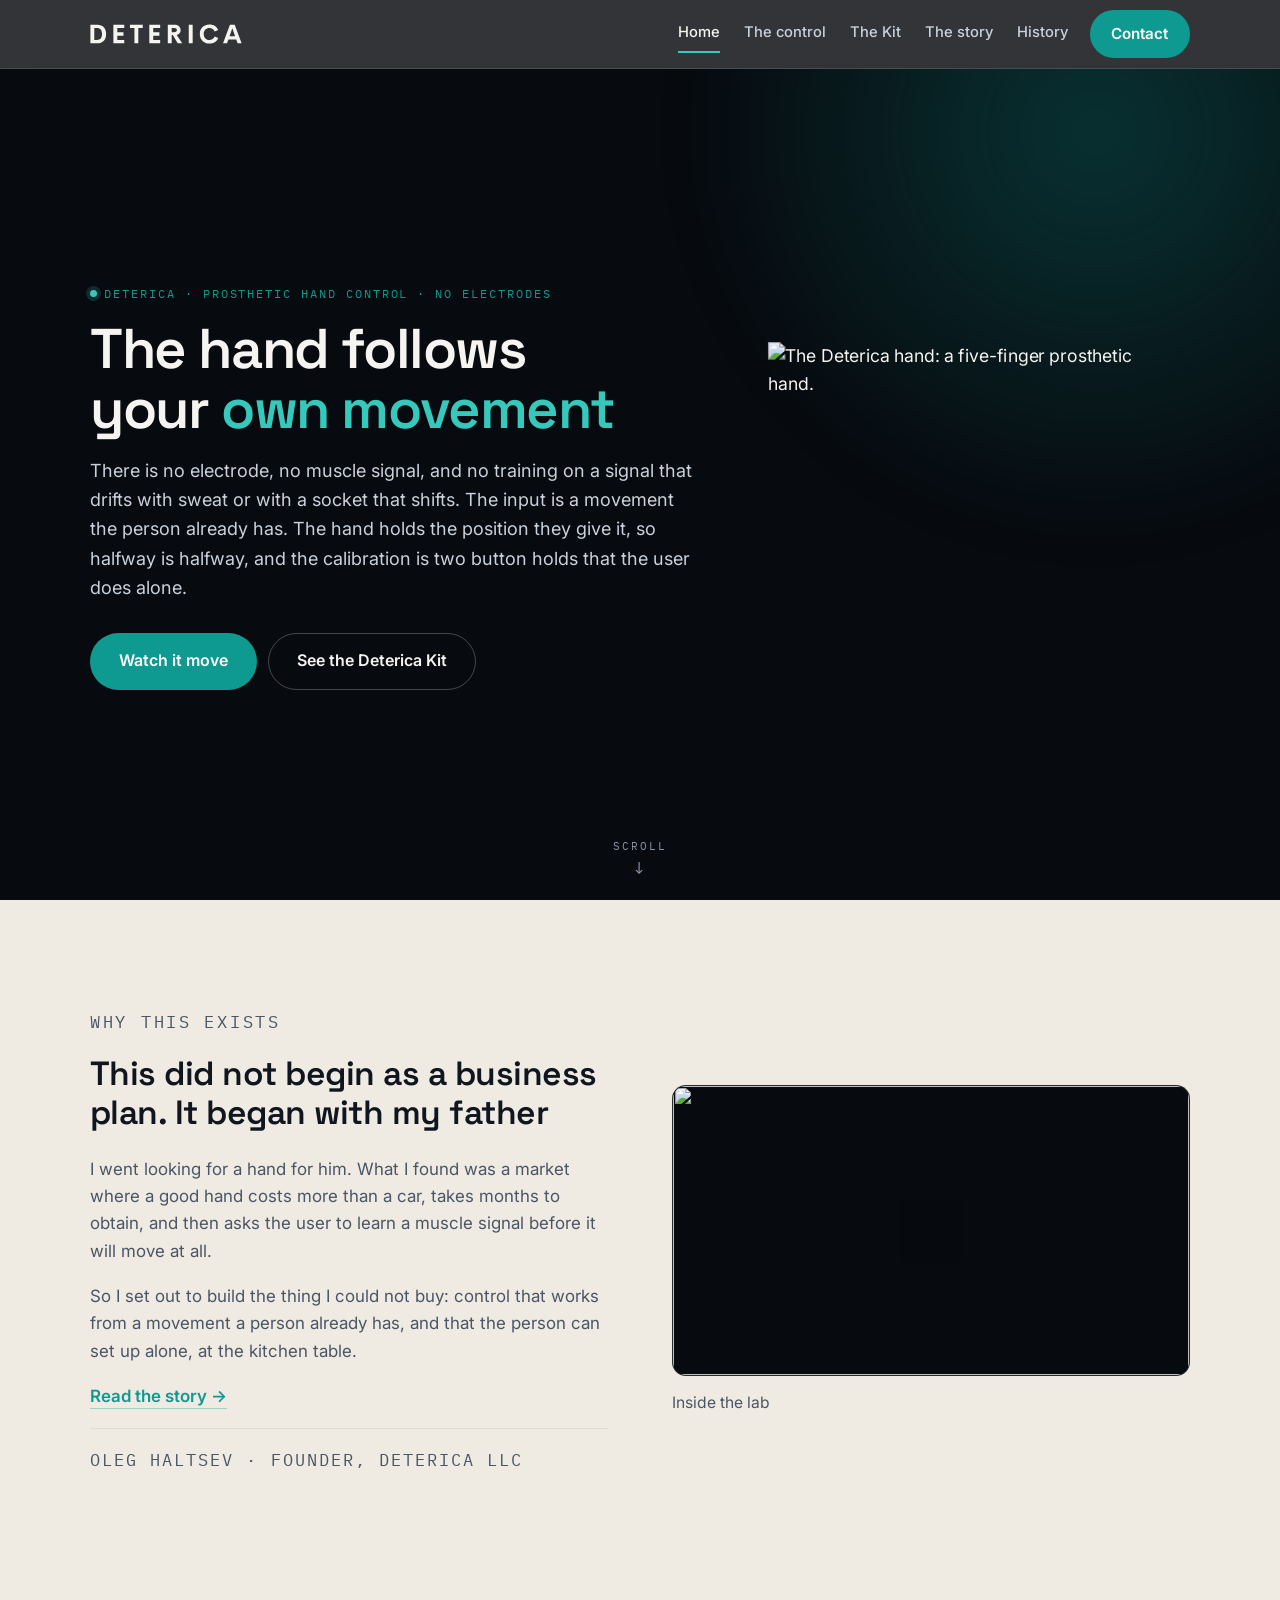
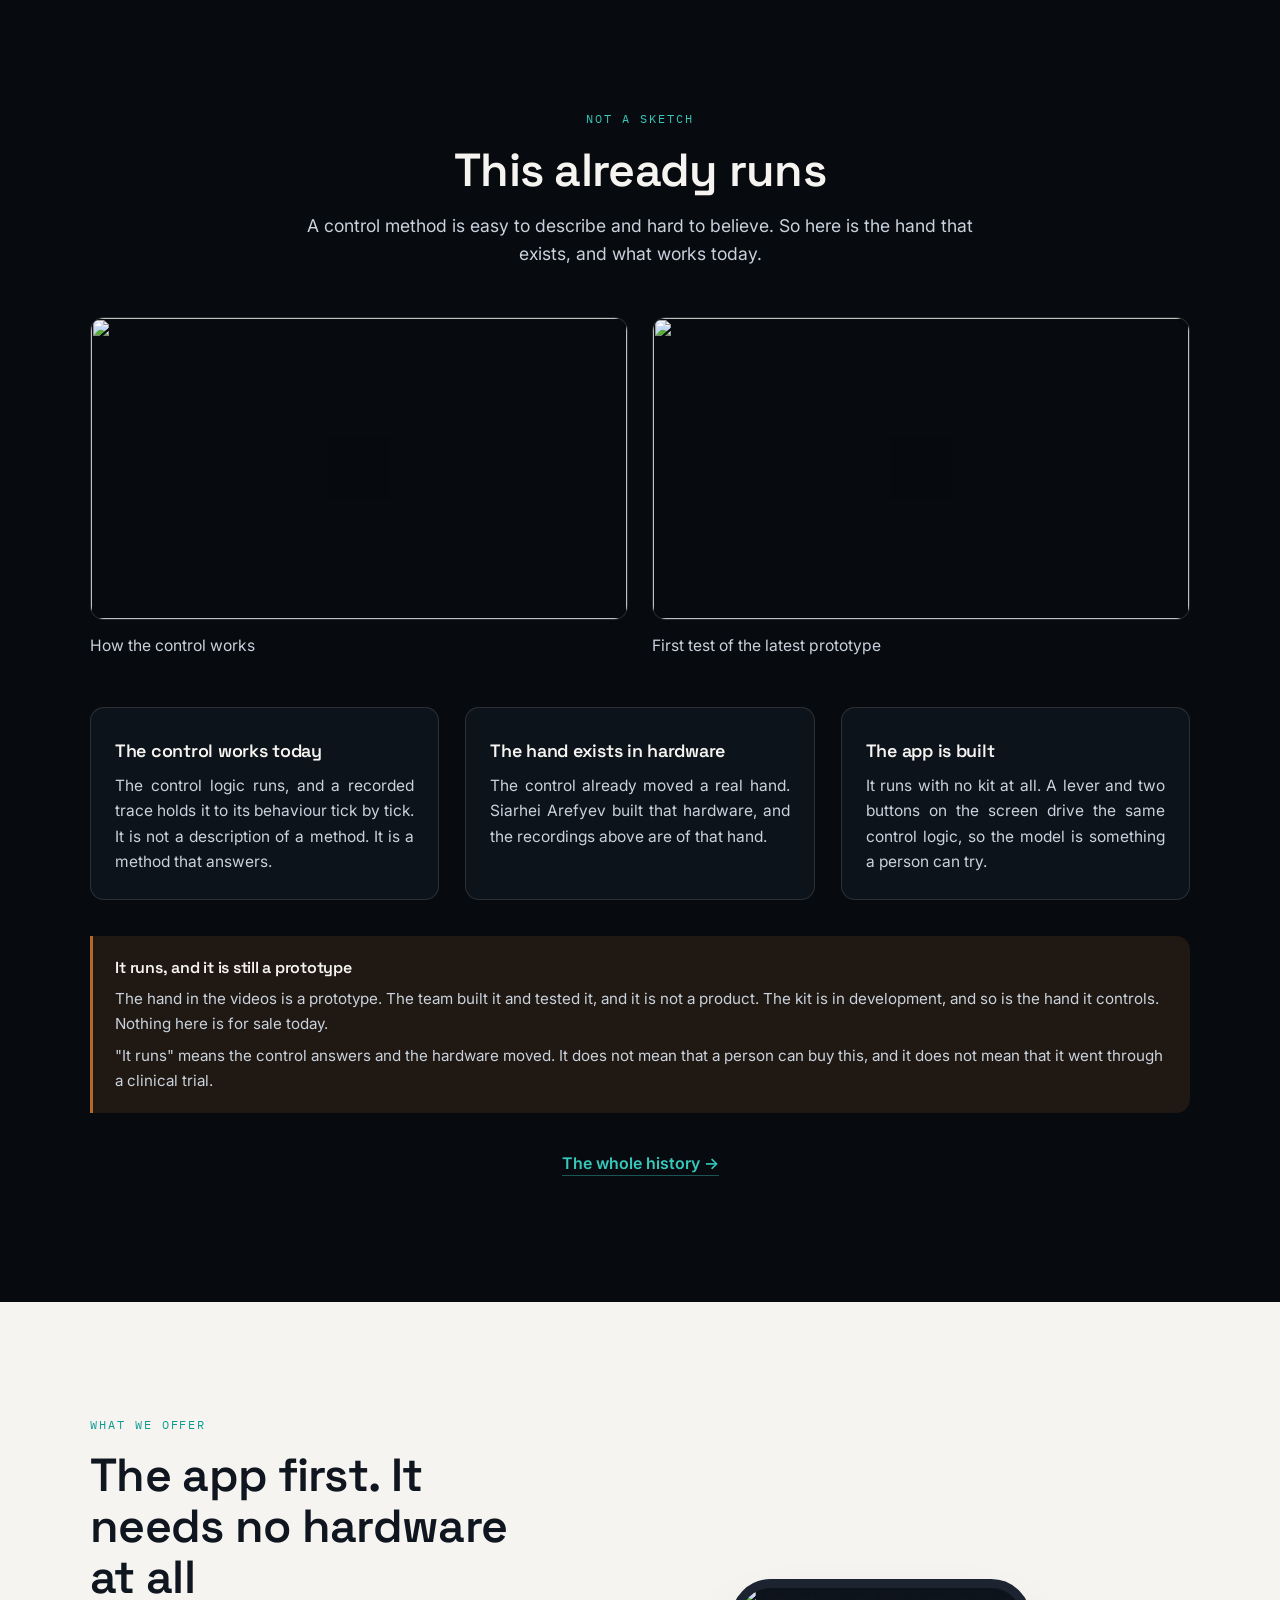
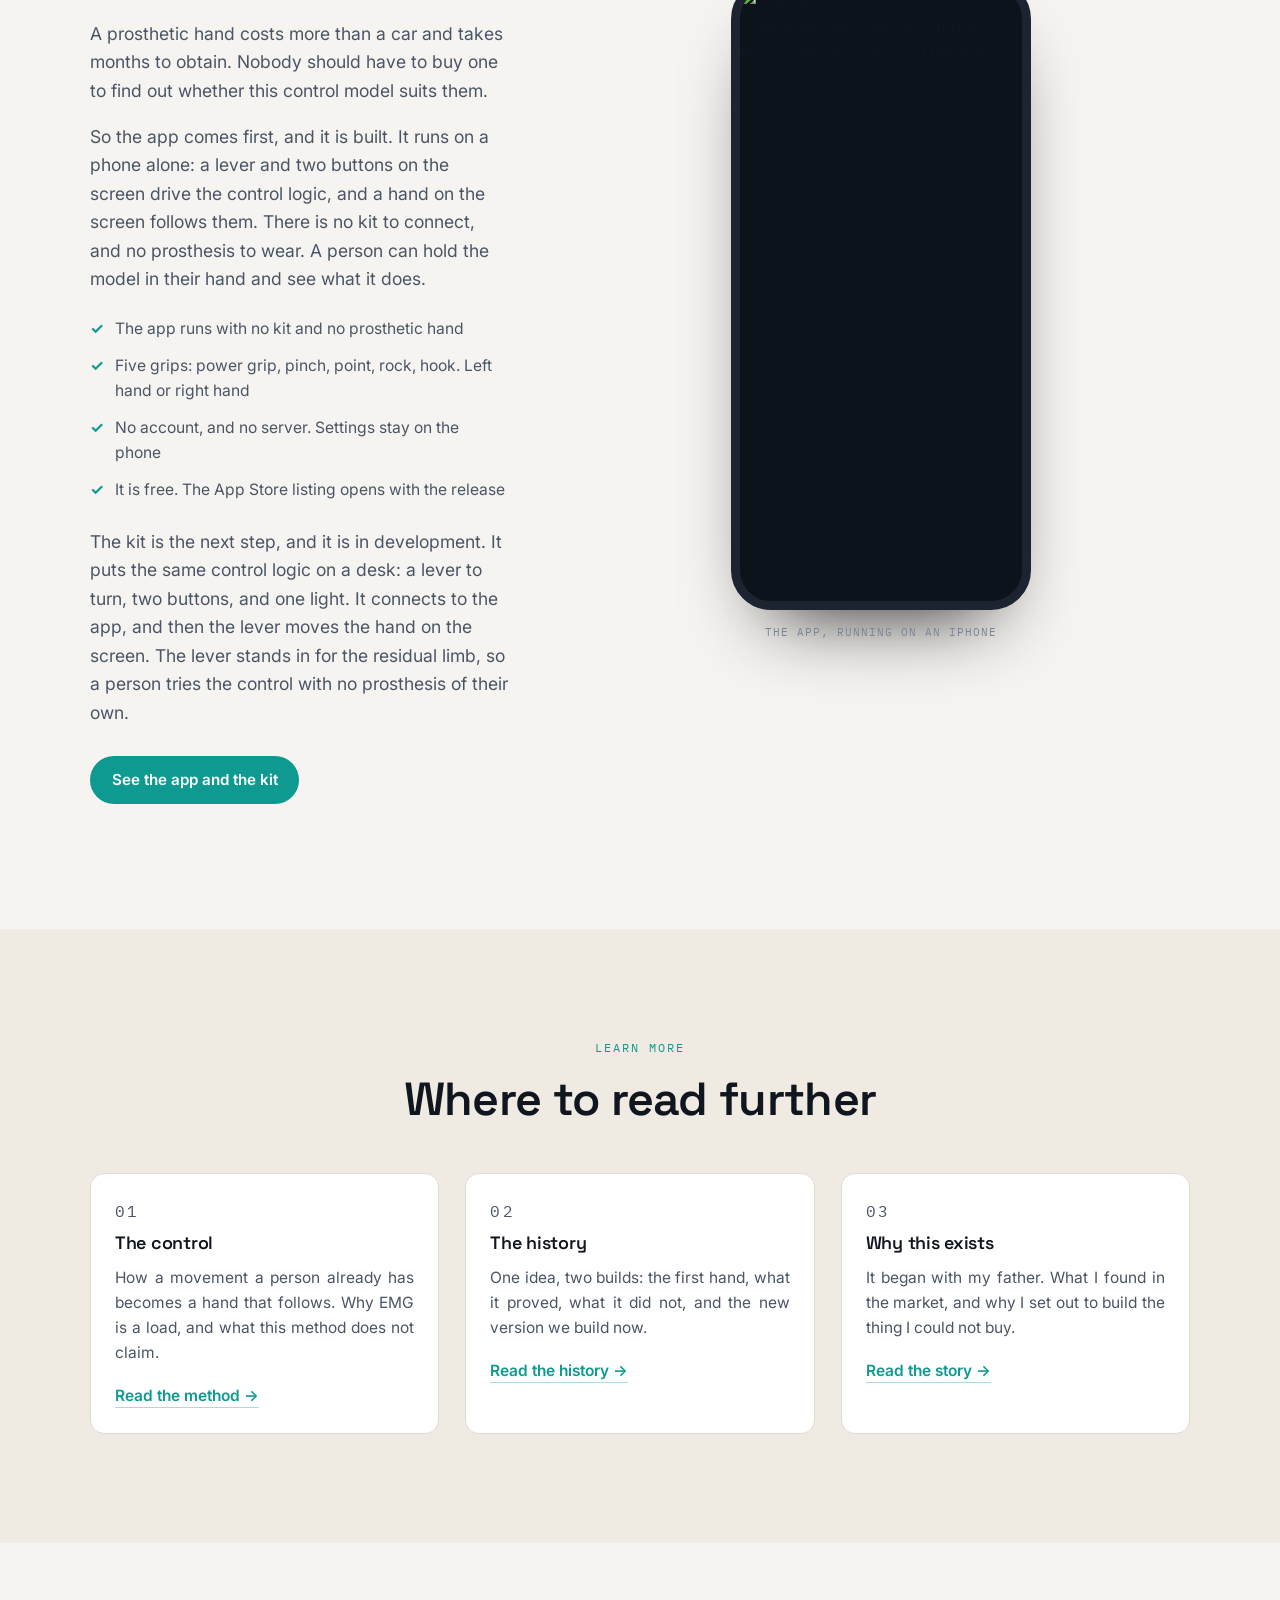
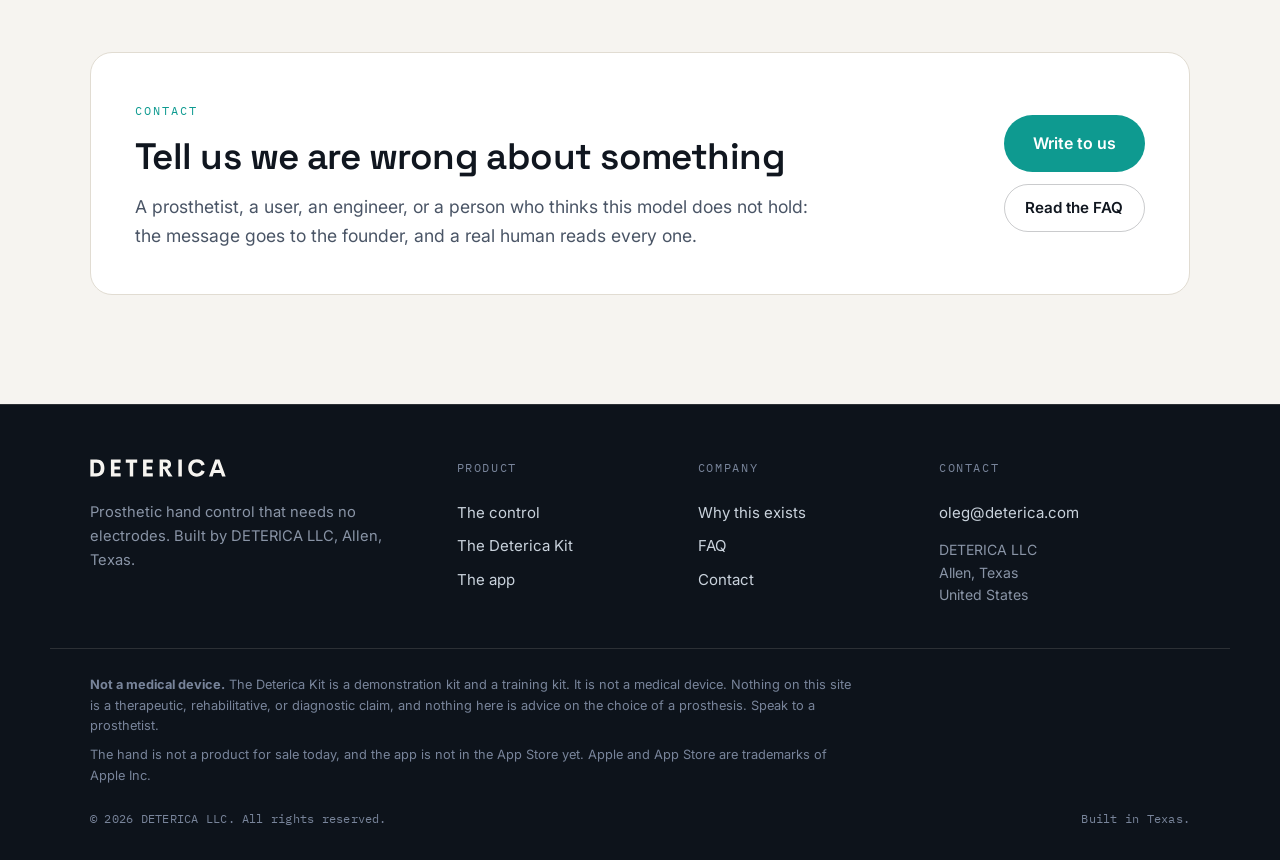
==== commit eef7b8de: "Rebuild the home page as a funnel, and move the state to a history page The home page carried a clai" ====
--- a/index.html
+++ b/index.html
@@ -3,46 +3,42 @@
 <head>
   <meta charset="UTF-8" />
   <meta name="viewport" content="width=device-width, initial-scale=1.0" />
-  <title>Deterica — AI Listing Intelligence for Amazon &amp; eBay Sellers</title>
-  <meta name="description" content="Deterica builds AI that turns average marketplace listings into category leaders — generating better copy than competitors, analyzing rivals and prices, and auditing your existing listings for missed revenue." />
-  <meta name="theme-color" content="#0B1220" />
-
-  <!-- Open Graph -->
+  <title>Deterica — Prosthetic Hand Control Without Electrodes</title>
+  <meta name="description" content="Deterica builds prosthetic hand control that needs no electrodes and no muscle signal. The user moves the residual limb against the socket, and the hand follows a calibrated range. The Deterica Kit and a free app let you try the control model today." />
+  <meta name="theme-color" content="#070A0F" />
+
   <meta property="og:type" content="website" />
-  <meta property="og:title" content="Deterica — AI Listing Intelligence for Amazon &amp; eBay" />
-  <meta property="og:description" content="Win the click, the buy box, and the margin. AI-built listings that outrank the competition." />
+  <meta property="og:title" content="Deterica — Prosthetic Hand Control Without Electrodes" />
+  <meta property="og:description" content="Deterica builds prosthetic hand control that needs no electrodes and no muscle signal. The user moves the residual limb against the socket, and the hand follows a calibrated range. The Deterica Kit and a free app let you try the control model today." />
+  <meta property="og:image" content="assets/hand-hero-alt.jpg" />
 
   <link rel="preconnect" href="https://fonts.googleapis.com" />
   <link rel="preconnect" href="https://fonts.gstatic.com" crossorigin />
-  <link href="https://fonts.googleapis.com/css2?family=Fraunces:opsz,wght@9..144,400;9..144,500;9..144,600;9..144,700&family=Inter:wght@400;500;600&family=IBM+Plex+Mono:wght@400;500&display=swap" rel="stylesheet" />
-
-  <link rel="icon" href="data:image/svg+xml,%3Csvg xmlns='http://www.w3.org/2000/svg' viewBox='0 0 32 32'%3E%3Crect width='32' height='32' rx='7' fill='%230B1220'/%3E%3Cpath d='M9 23V9h6.5c4 0 6.5 2.8 6.5 7s-2.5 7-6.5 7H9zm4-3.4h2.2c1.8 0 2.8-1.3 2.8-3.6s-1-3.6-2.8-3.6H13v7.2z' fill='%23C7A263'/%3E%3C/svg%3E" />
+  <link href="https://fonts.googleapis.com/css2?family=Space+Grotesk:wght@400;500;600;700&family=Inter:wght@400;500;600&family=IBM+Plex+Mono:wght@400;500&display=swap" rel="stylesheet" />
+
+  <link rel="icon" href="assets/brand/favicon-32.png" sizes="32x32" />
+  <link rel="icon" href="assets/brand/favicon.svg" type="image/svg+xml" />
+  <link rel="apple-touch-icon" href="assets/brand/apple-touch-icon.png" />
   <link rel="stylesheet" href="styles.css" />
 </head>
 <body>
-
-  <!-- ===================== HEADER ===================== -->
+  <!-- The header. It is the same in every file; keep them in step. -->
   <header class="site-header" id="top">
     <div class="wrap header-inner">
-      <a class="brand" href="#top" aria-label="Deterica home">
-        <svg class="brand-mark" width="30" height="30" viewBox="0 0 32 32" aria-hidden="true">
-          <rect width="32" height="32" rx="7" fill="#0B1220"/>
-          <path d="M9 23V9h6.5c4 0 6.5 2.8 6.5 7s-2.5 7-6.5 7H9zm4-3.4h2.2c1.8 0 2.8-1.3 2.8-3.6s-1-3.6-2.8-3.6H13v7.2z" fill="#C7A263"/>
-        </svg>
-        <span class="brand-word">DETERICA</span>
+      <a class="brand" href="index.html" aria-label="Deterica home">
+        <img class="brand-logo" src="assets/brand/svg/wordmark-light.svg" width="157" height="20" alt="Deterica" />
       </a>
 
       <nav class="nav" aria-label="Primary">
-        <a href="#platform">Platform</a>
-        <a href="#process">How it works</a>
-        <a href="#showcase">Results</a>
-        <a href="#company">Company</a>
-        <a href="#faq">FAQ</a>
+        <a class="is-active" href="index.html">Home</a>
+        <a href="control.html">The control</a>
+        <a href="kit.html">The Kit</a>
+        <a href="story.html">The story</a>
+        <a href="history.html">History</a>
       </nav>
 
       <div class="header-cta">
-        <a class="btn btn-ghost" href="#contact">Sign in</a>
-        <a class="btn btn-solid" href="#contact">Request access</a>
+        <a class="btn btn-solid" href="contact.html">Contact</a>
       </div>
 
       <button class="nav-toggle" aria-expanded="false" aria-controls="mobile-nav" aria-label="Open menu">
@@ -50,12 +46,12 @@
       </button>
     </div>
     <div class="mobile-nav" id="mobile-nav" hidden>
-      <a href="#platform">Platform</a>
-      <a href="#process">How it works</a>
-      <a href="#showcase">Results</a>
-      <a href="#company">Company</a>
-      <a href="#faq">FAQ</a>
-      <a class="btn btn-solid" href="#contact">Request access</a>
+      <a class="is-active" href="index.html">Home</a>
+      <a href="control.html">The control</a>
+      <a href="kit.html">The Kit</a>
+      <a href="story.html">The story</a>
+      <a href="history.html">History</a>
+      <a class="btn btn-solid" href="contact.html">Contact</a>
     </div>
   </header>
 
@@ -65,421 +61,331 @@
       <div class="hero-glow" aria-hidden="true"></div>
       <div class="wrap hero-grid">
         <div class="hero-copy">
-          <p class="eyebrow"><span class="dot"></span>AI Listing Intelligence · Amazon &amp; eBay</p>
+          <p class="eyebrow"><span class="dot"></span>Deterica · Prosthetic hand control · No electrodes</p>
           <h1 class="display">
-            Win the click, the<br><span class="accent">buy box</span>, and the margin.
+            The hand follows<br>your <span class="accent">own movement</span>
           </h1>
+          <!-- The mechanism is not the hero's job: control.html carries the
+               chain, sensor by sensor. This is the hook, and it is aimed at
+               three readers at once — the user, the clinician, and the
+               prosthetist. Every claim in it is already on control.html:
+               the movement the person has, the held position, and the
+               two-button calibration with no clinic visit. Add nothing here
+               that is not on that page. -->
           <p class="lede">
-            Deterica builds the AI engine that turns average marketplace listings into
-            category leaders — writing sharper copy than your competitors, reading their
-            prices in real time, and showing you exactly where your existing listings
-            leave revenue on the table.
+            There is no electrode, no muscle signal, and no training on a signal that drifts
+            with sweat or with a socket that shifts. The input is a movement the person already
+            has. The hand holds the position they give it, so halfway is halfway, and the
+            calibration is two button holds that the user does alone.
           </p>
+          <!-- The first button proves the claim above it; the second sells.
+               Do not swap the order: the kit is not on sale yet, so a reader
+               who clicks it first meets "Coming soon" with no reason to care. -->
           <div class="hero-actions">
-            <a class="btn btn-solid btn-lg" href="#contact">Request early access</a>
-            <a class="btn btn-line btn-lg" href="#platform">See the platform</a>
-          </div>
-          <dl class="hero-stats">
-            <div><dt class="mono">+38%</dt><dd>avg. listing visibility lift</dd></div>
-            <div><dt class="mono">9 min</dt><dd>from product to publish-ready</dd></div>
-            <div><dt class="mono">24/7</dt><dd>competitor &amp; price tracking</dd></div>
-          </dl>
-        </div>
-
-        <!-- SIGNATURE: Listing Intelligence panel -->
-        <div class="panel" role="img" aria-label="Deterica analyzing a product listing: optimization score rising from 47 to 92, a competitor price table, and AI rewrite suggestions.">
-          <div class="panel-bar">
-            <span class="panel-dot"></span><span class="panel-dot"></span><span class="panel-dot"></span>
-            <span class="panel-title mono">deterica · listing intelligence</span>
-            <span class="panel-live mono"><i></i>LIVE</span>
-          </div>
-          <div class="panel-body">
-            <div class="panel-product">
-              <div class="panel-thumb" aria-hidden="true">
-                <svg viewBox="0 0 64 64" width="100%" height="100%">
-                  <rect width="64" height="64" rx="10" fill="#16223a"/>
-                  <path d="M20 40l8-12 6 8 4-5 6 9z" fill="#2a3a5c"/>
-                  <circle cx="24" cy="22" r="4" fill="#C7A263"/>
-                </svg>
-              </div>
-              <div>
-                <p class="mono panel-sku">SKU · DT-AUDIO-77</p>
-                <p class="panel-name">Wireless Noise-Cancelling Headphones</p>
-              </div>
-            </div>
-
-            <div class="score">
-              <div class="score-head">
-                <span class="mono">LISTING SCORE</span>
-                <span class="score-jump mono">47 → <strong>92</strong></span>
-              </div>
-              <div class="score-track"><div class="score-fill" style="--w:92%"></div></div>
-            </div>
-
-            <div class="panel-grid">
-              <div class="metric">
-                <p class="mono metric-label">Buy-box price</p>
-                <p class="metric-value">$129.00</p>
-                <p class="metric-delta down mono">▼ undercut by 2 rivals</p>
-              </div>
-              <div class="metric">
-                <p class="mono metric-label">Suggested price</p>
-                <p class="metric-value pos">$118.50</p>
-                <p class="metric-delta up mono">▲ +14% est. conversion</p>
-              </div>
-            </div>
-
-            <div class="rivals">
-              <p class="mono metric-label">Competitor scan · 6 sellers</p>
-              <div class="rival"><span>SoundPeak Pro</span><span class="mono">$124.99</span><i class="bar" style="--w:78%"></i></div>
-              <div class="rival"><span>AudioNest X2</span><span class="mono">$131.50</span><i class="bar" style="--w:62%"></i></div>
-              <div class="rival best"><span>Your listing</span><span class="mono">$118.50</span><i class="bar" style="--w:94%"></i></div>
-            </div>
-
-            <div class="suggest">
-              <p class="mono metric-label">AI rewrite · top fixes</p>
-              <ul>
-                <li><span class="tick">✓</span>Lead title with battery life — buyers search it most</li>
-                <li><span class="tick">✓</span>Add 3 missing keywords rivals rank for</li>
-                <li><span class="tick">✓</span>Restructure bullets for mobile scanning</li>
-              </ul>
-            </div>
-          </div>
-        </div>
-      </div>
-    </section>
-
-    <!-- ===================== MARKETPLACES ===================== -->
-    <section class="marquee-band">
-      <div class="wrap band-inner">
-        <p class="mono band-label">Built for the marketplaces where margin is won and lost</p>
-        <ul class="logos">
-          <li>Amazon</li>
-          <li>eBay</li>
-          <li>Walmart</li>
-          <li>Etsy</li>
-          <li>Shopify</li>
-        </ul>
-      </div>
-    </section>
-
-    <!-- ===================== PROBLEM ===================== -->
-    <section class="section problem" id="why">
-      <div class="wrap">
-        <p class="eyebrow center">The problem</p>
-        <h2 class="section-title center">Most listings lose before a buyer ever reads them.</h2>
-        <p class="section-sub center">
-          Marketplace ranking rewards relevance, freshness, and price discipline. A great product
-          with a weak listing gets buried beneath competitors who simply describe it better.
+            <a class="btn btn-solid btn-lg" href="#runs">Watch it move</a>
+            <a class="btn btn-line btn-lg" href="kit.html">See the Deterica Kit</a>
+          </div>
+        </div>
+
+        <figure class="render hero-render">
+          <img src="assets/hand-hero-alt.jpg" alt="The Deterica hand: a five-finger prosthetic hand." width="1500" height="1067" />
+        </figure>
+      </div>
+
+      <!-- The hero fills the screen, so nothing below it is visible on arrival.
+           This says there is more, and it is a real link to the next section. -->
+      <a class="hero-cue mono" href="#story" aria-label="Scroll to the story">Scroll</a>
+    </section>
+
+    <!-- ===================== THE STORY =====================
+         The teaser for story.html, in the founder's own words. Every sentence
+         here is already published on story.html. Do NOT add a fact about his
+         father — no cause, no date, no diagnosis. That rule holds on this page
+         too. See the comment on the story section in story.html. -->
+    <section class="section tint" id="story">
+      <div class="wrap">
+        <div class="split">
+          <div class="story story-teaser">
+            <p class="eyebrow">Why this exists</p>
+            <p class="story-lead">This did not begin as a business plan. It began with my father</p>
+            <p>
+              I went looking for a hand for him. What I found was a market where a good hand
+              costs more than a car, takes months to obtain, and then asks the user to learn a
+              muscle signal before it will move at all.
+            </p>
+            <p>
+              So I set out to build the thing I could not buy: control that works from a
+              movement a person already has, and that the person can set up alone, at the
+              kitchen table.
+            </p>
+            <p><a class="card-link" href="story.html">Read the story &rarr;</a></p>
+            <p class="story-sig mono">Oleg Haltsev · Founder, DETERICA LLC</p>
+          </div>
+
+          <figure class="video-item split-media">
+            <button class="video" type="button" data-yt="9EDitzRrm04"
+                    aria-label="Play the video: inside the lab, the interview">
+              <img src="assets/video-interview.jpg" alt="" width="900" height="506" loading="lazy" />
+              <span class="play" aria-hidden="true"></span>
+            </button>
+            <figcaption>Inside the lab</figcaption>
+          </figure>
+        </div>
+      </div>
+    </section>
+
+    <!-- ===================== IT ALREADY RUNS =====================
+         The grounding block. The hero claims a control method; this says the
+         method is not a sketch. Every statement here is checkable somewhere
+         else on the site, and it stays that way:
+
+           - the control runs and a recorded trace holds it  -> control.html
+           - the hand exists in hardware                     -> the videos
+           - the app is built and runs with no kit           -> kit.html
+
+         Frame it by what runs TODAY. The full four-part state, the two parts
+         still in development included, lives on history.html and the link at
+         the end of this block goes there. Do not paste the four statuses back
+         in here: on a first screen "two are in development" reads as "half of
+         it does not work". -->
+    <section class="section dark" id="runs">
+      <div class="wrap">
+        <p class="eyebrow light center">Not a sketch</p>
+        <h2 class="section-title center light">This already runs</h2>
+        <p class="section-sub center light-sub">
+          A control method is easy to describe and hard to believe. So here is the hand that
+          exists, and what works today.
         </p>
-        <div class="problem-grid">
-          <article class="prob">
-            <p class="mono prob-stat">70%</p>
-            <h3>of clicks never scroll past page one</h3>
-            <p>If your title and keywords don't match how buyers search, the algorithm hides you — no matter how good the product is.</p>
-          </article>
-          <article class="prob">
-            <p class="mono prob-stat">3 hrs</p>
-            <h3>spent per listing, by hand</h3>
-            <p>Research, copywriting, keyword hunting, and price checks eat the hours sellers should spend sourcing and selling.</p>
-          </article>
-          <article class="prob">
-            <p class="mono prob-stat">$1000s</p>
-            <h3>left on the table monthly</h3>
-            <p>Mispriced and under-optimized listings quietly bleed conversions while competitors capture the buy box.</p>
-          </article>
-        </div>
-      </div>
-    </section>
-
-    <!-- ===================== PLATFORM ===================== -->
-    <section class="section dark platform" id="platform">
-      <div class="wrap">
-        <p class="eyebrow center light">The platform</p>
-        <h2 class="section-title center light">One engine for the whole listing lifecycle.</h2>
-        <p class="section-sub center light-sub">
-          From the first draft to ongoing optimization, Deterica handles the work that decides
-          whether a product ranks, converts, and holds its margin.
-        </p>
-
-        <div class="feature-list">
-          <article class="feature">
-            <span class="feature-no mono">01</span>
-            <div class="feature-icon" aria-hidden="true">
-              <svg viewBox="0 0 24 24" width="24" height="24" fill="none" stroke="#C7A263" stroke-width="1.6"><path d="M4 5h16M4 12h10M4 19h7"/><path d="M17 15l2.5 2.5L24 13" transform="translate(-3 0)"/></svg>
-            </div>
-            <div class="feature-text">
-              <h3>Listing generation that beats the competition</h3>
-              <p>Feed Deterica a product and it writes titles, bullets, and descriptions engineered to outrank rivals — keyword-rich, on-policy, and tuned to how buyers actually search on each marketplace.</p>
-              <ul class="ticks">
-                <li>Marketplace-specific titles &amp; bullets</li>
-                <li>Backend keyword sets buyers search for</li>
-                <li>Tone matched to your brand</li>
-              </ul>
-            </div>
-          </article>
-
-          <article class="feature">
-            <span class="feature-no mono">02</span>
-            <div class="feature-icon" aria-hidden="true">
-              <svg viewBox="0 0 24 24" width="24" height="24" fill="none" stroke="#C7A263" stroke-width="1.6"><circle cx="11" cy="11" r="7"/><path d="M16 16l5 5"/></svg>
-            </div>
-            <div class="feature-text">
-              <h3>Competitor analysis, continuously</h3>
-              <p>See who you're really competing against. Deterica tracks rival listings, reads their titles, keywords, images, and reviews, and surfaces the exact gaps you can exploit.</p>
-              <ul class="ticks">
-                <li>Side-by-side listing teardowns</li>
-                <li>Keyword &amp; content gap detection</li>
-                <li>Review-mining for unmet buyer needs</li>
-              </ul>
-            </div>
-          </article>
-
-          <article class="feature">
-            <span class="feature-no mono">03</span>
-            <div class="feature-icon" aria-hidden="true">
-              <svg viewBox="0 0 24 24" width="24" height="24" fill="none" stroke="#C7A263" stroke-width="1.6"><path d="M3 17l5-5 4 3 7-8"/><path d="M21 7v5h-5"/></svg>
-            </div>
-            <div class="feature-text">
-              <h3>Price intelligence &amp; best-offer guidance</h3>
-              <p>Deterica reads the market in real time and recommends the price that wins the buy box without surrendering margin — with the reasoning shown, never a black box.</p>
-              <ul class="ticks">
-                <li>Real-time buy-box &amp; rival price tracking</li>
-                <li>Margin-aware price recommendations</li>
-                <li>Demand &amp; seasonality signals</li>
-              </ul>
-            </div>
-          </article>
-
-          <article class="feature">
-            <span class="feature-no mono">04</span>
-            <div class="feature-icon" aria-hidden="true">
-              <svg viewBox="0 0 24 24" width="24" height="24" fill="none" stroke="#C7A263" stroke-width="1.6"><path d="M12 3l8 4v5c0 5-3.5 8-8 9-4.5-1-8-4-8-9V7z"/><path d="M9 12l2 2 4-4"/></svg>
-            </div>
-            <div class="feature-text">
-              <h3>Audits &amp; improvement suggestions</h3>
-              <p>Already live? Connect your catalog and Deterica scores every listing, then hands you a prioritized, plain-English fix list — so you improve what moves revenue first.</p>
-              <ul class="ticks">
-                <li>Per-listing optimization score</li>
-                <li>Ranked, actionable fix list</li>
-                <li>One-click apply &amp; A/B compare</li>
-              </ul>
-            </div>
-          </article>
-        </div>
-      </div>
-    </section>
-
-    <!-- ===================== PROCESS ===================== -->
-    <section class="section process" id="process">
-      <div class="wrap">
-        <p class="eyebrow center">How it works</p>
-        <h2 class="section-title center">From product to publish-ready in four steps.</h2>
-        <ol class="steps">
-          <li class="step">
-            <span class="step-no mono">1</span>
-            <h3>Connect &amp; import</h3>
-            <p>Link your Amazon and eBay accounts, or paste a product. Deterica pulls in your catalog and category context in seconds.</p>
-          </li>
-          <li class="step">
-            <span class="step-no mono">2</span>
-            <h3>Analyze the field</h3>
-            <p>The engine scans competing listings and live prices, mapping where you can win on keywords, content, and value.</p>
-          </li>
-          <li class="step">
-            <span class="step-no mono">3</span>
-            <h3>Generate &amp; price</h3>
-            <p>Get a publish-ready listing plus a margin-aware price recommendation — every choice explained, fully editable.</p>
-          </li>
-          <li class="step">
-            <span class="step-no mono">4</span>
-            <h3>Publish &amp; monitor</h3>
-            <p>Push live, then let Deterica watch the market and flag the next improvement before a competitor takes the lead.</p>
-          </li>
-        </ol>
-      </div>
-    </section>
-
-    <!-- ===================== SHOWCASE / BEFORE-AFTER ===================== -->
-    <section class="section showcase" id="showcase">
-      <div class="wrap">
-        <p class="eyebrow center">The transformation</p>
-        <h2 class="section-title center">The same product. A listing that finally competes.</h2>
-        <p class="section-sub center">A real-world rewrite pattern Deterica applies thousands of times a day.</p>
-
-        <div class="ba-grid">
-          <article class="ba ba-before">
-            <header><span class="ba-tag mono">BEFORE</span><span class="ba-score mono">Score 47</span></header>
-            <p class="ba-title">Bluetooth Headphones Wireless Good Sound New</p>
-            <ul class="ba-bullets">
-              <li>Wireless headphones</li>
-              <li>Good battery</li>
-              <li>Nice quality</li>
-            </ul>
-            <p class="ba-note mono">Vague title · missing keywords · no buyer benefits</p>
-          </article>
-
-          <div class="ba-arrow" aria-hidden="true">
-            <svg viewBox="0 0 48 24" width="48" height="24" fill="none" stroke="#C7A263" stroke-width="1.8"><path d="M2 12h42M36 4l8 8-8 8"/></svg>
-          </div>
-
-          <article class="ba ba-after">
-            <header><span class="ba-tag mono after">AFTER</span><span class="ba-score mono pos">Score 92</span></header>
-            <p class="ba-title">Wireless Noise-Cancelling Headphones — 40H Battery, Bluetooth 5.3, Memory-Foam Comfort</p>
-            <ul class="ba-bullets">
-              <li><strong>40-hour battery</strong> — a full work week on one charge</li>
-              <li><strong>Active noise cancelling</strong> for flights, offices &amp; commutes</li>
-              <li><strong>Bluetooth 5.3</strong> — instant pairing, no dropouts</li>
-            </ul>
-            <p class="ba-note mono pos">Search-matched title · 7 ranked keywords · benefit-led bullets</p>
-          </article>
-        </div>
-      </div>
-    </section>
-
-    <!-- ===================== RESULTS ===================== -->
-    <section class="section dark results">
-      <div class="wrap">
-        <div class="results-grid">
-          <div class="results-copy">
-            <p class="eyebrow light">By the numbers</p>
-            <h2 class="section-title light">Built by sellers, measured like sellers.</h2>
-            <p class="section-sub light-sub">
-              DETERICA LLC sells on the same marketplaces our customers do. Every feature is
-              tested against real revenue before it ships — not in a lab, but on live listings.
-            </p>
-            <a class="btn btn-solid btn-lg" href="#contact">Request early access</a>
-          </div>
-          <dl class="big-stats">
-            <div><dt class="mono">+38%</dt><dd>average lift in listing visibility after optimization</dd></div>
-            <div><dt class="mono">9 min</dt><dd>median time from raw product to publish-ready listing</dd></div>
-            <div><dt class="mono">6×</dt><dd>more competitors tracked than a manual workflow</dd></div>
-            <div><dt class="mono">100%</dt><dd>of price recommendations come with the reasoning shown</dd></div>
-          </dl>
-        </div>
-      </div>
-    </section>
-
-    <!-- ===================== COMPANY ===================== -->
-    <section class="section company" id="company">
-      <div class="wrap company-grid">
-        <div class="company-media" aria-hidden="true">
-          <img src="https://images.unsplash.com/photo-1586528116311-ad8dd3c8310d?auto=format&fit=crop&w=900&q=80"
-               alt="" loading="lazy" width="900" height="1100" onerror="this.style.display='none';this.parentNode.classList.add('media-fallback')" />
-          <div class="company-badge">
-            <span class="mono">EST. UNITED STATES</span>
-            <strong>DETERICA&nbsp;LLC</strong>
-          </div>
-        </div>
-        <div class="company-copy">
-          <p class="eyebrow">The company</p>
-          <h2 class="section-title">An operator that became a platform.</h2>
+
+        <div class="videos videos-two">
+          <figure class="video-item">
+            <button class="video" type="button" data-yt="-qElkciA-kw"
+                    aria-label="Play the video: how the control works">
+              <img src="assets/video-control.jpg" alt="" width="900" height="506" loading="lazy" />
+              <span class="play" aria-hidden="true"></span>
+            </button>
+            <figcaption>How the control works</figcaption>
+          </figure>
+          <figure class="video-item">
+            <button class="video" type="button" data-yt="htbFSBFnRUU"
+                    aria-label="Play the video: first test of the latest prototype">
+              <img src="assets/video-moulded.jpg" alt="" width="900" height="506" loading="lazy" />
+              <span class="play" aria-hidden="true"></span>
+            </button>
+            <figcaption>First test of the latest prototype</figcaption>
+          </figure>
+        </div>
+
+        <div class="grid-3">
+          <article class="card">
+            <h3>The control works today</h3>
+            <p>
+              The control logic runs, and a recorded trace holds it to its behaviour tick by
+              tick. It is not a description of a method. It is a method that answers.
+            </p>
+          </article>
+          <article class="card">
+            <h3>The hand exists in hardware</h3>
+            <p>
+              The control already moved a real hand. Siarhei Arefyev built that hardware, and
+              the recordings above are of that hand.
+            </p>
+          </article>
+          <article class="card">
+            <h3>The app is built</h3>
+            <p>
+              It runs with no kit at all. A lever and two buttons on the screen drive the same
+              control logic, so the model is something a person can try.
+            </p>
+          </article>
+        </div>
+
+        <!-- The honest note. The three cards above state what runs, so this
+             states what "it runs" does not mean. Do not delete it to make the
+             block read stronger: the hand and the kit are both prototypes, and
+             the site says so on history.html and in the footer. -->
+        <div class="note">
+          <h3>It runs, and it is still a prototype</h3>
           <p>
-            DETERICA LLC is a U.S. e-commerce company that sells products across Amazon and eBay.
-            We live inside the same dashboards, fees, and ranking rules our customers do — and we
-            built Deterica because the tooling we wanted simply didn't exist.
+            The hand in the videos is a prototype. The team built it and tested it, and it is
+            not a product. The kit is in development, and so is the hand it controls. Nothing
+            here is for sale today.
           </p>
           <p>
-            Our mission is straightforward: give every marketplace seller the listing intelligence
-            that, until now, only the largest operations could afford to build in-house. The result
-            is software that's opinionated, transparent, and ruthlessly focused on the metrics that
-            actually move revenue.
+            "It runs" means the control answers and the hardware moved. It does not mean that a
+            person can buy this, and it does not mean that it went through a clinical trial.
           </p>
-          <ul class="company-points">
-            <li><span class="tick">✓</span><div><strong>Operator-built.</strong> Designed by people who run real marketplace storefronts every day.</div></li>
-            <li><span class="tick">✓</span><div><strong>Transparent by default.</strong> Every recommendation shows its reasoning — no black boxes.</div></li>
-            <li><span class="tick">✓</span><div><strong>Margin first.</strong> We optimize for profit, not just clicks.</div></li>
-          </ul>
-        </div>
-      </div>
-    </section>
-
-    <!-- ===================== FAQ ===================== -->
-    <section class="section faq" id="faq">
-      <div class="wrap faq-wrap">
-        <div class="faq-head">
-          <p class="eyebrow">FAQ</p>
-          <h2 class="section-title">Questions, answered.</h2>
-          <p class="section-sub">Everything you need to know before requesting access.</p>
-        </div>
-        <div class="faq-list">
-          <details>
-            <summary>Which marketplaces does Deterica support?<span class="chev" aria-hidden="true"></span></summary>
-            <p>Deterica is built first for Amazon and eBay, the marketplaces where listing quality and price discipline most directly decide who wins. Walmart, Etsy, and Shopify support are on the roadmap.</p>
-          </details>
-          <details>
-            <summary>Will the AI write listings that break marketplace policy?<span class="chev" aria-hidden="true"></span></summary>
-            <p>No. Deterica generates copy against each marketplace's content rules and character limits, and flags anything that risks suppression — so what you publish is both competitive and compliant.</p>
-          </details>
-          <details>
-            <summary>Do I have to trust the price it recommends?<span class="chev" aria-hidden="true"></span></summary>
-            <p>Never blindly. Every price recommendation comes with the reasoning shown — the rival prices, margin impact, and demand signals behind it. You stay in control of the final number.</p>
-          </details>
-          <details>
-            <summary>Can it improve listings I've already published?<span class="chev" aria-hidden="true"></span></summary>
-            <p>Yes. Connect your catalog and Deterica scores every live listing, then hands you a prioritized fix list so you improve the listings that move revenue first — with one-click apply and A/B comparison.</p>
-          </details>
-          <details>
-            <summary>Is my account and sales data safe?<span class="chev" aria-hidden="true"></span></summary>
-            <p>We connect through official marketplace APIs, encrypt data in transit and at rest, and never sell your data or expose it to other sellers. Your competitive edge stays yours.</p>
-          </details>
-        </div>
-      </div>
-    </section>
-
-    <!-- ===================== CTA / CONTACT ===================== -->
-    <section class="section cta" id="contact">
-      <div class="wrap cta-card">
-        <div class="cta-glow" aria-hidden="true"></div>
-        <p class="eyebrow light center">Early access</p>
-        <h2 class="cta-title">Be among the first sellers to run on Deterica.</h2>
-        <p class="cta-sub">Tell us where you sell and we'll reach out as access opens — built by operators, for operators.</p>
-        <form class="cta-form" onsubmit="return Deterica.submitWaitlist(event)">
-          <label class="sr-only" for="email">Work email</label>
-          <input id="email" type="email" name="email" placeholder="you@yourstore.com" required autocomplete="email" />
-          <button class="btn btn-solid btn-lg" type="submit">Request access</button>
-        </form>
-        <p class="cta-fineprint mono" id="form-status">No spam. A real human reads every request.</p>
-      </div>
-    </section>
+        </div>
+
+        <p class="center" style="margin-top:2.4rem">
+          <a class="card-link" href="history.html">The whole history &rarr;</a>
+        </p>
+      </div>
+    </section>
+
+    <!-- ===================== WHAT WE OFFER =====================
+         The offer, in the shortest form that still says what a buyer gets.
+         The full page carries the specification; this carries the shape of the
+         product and one link. Keep the copy in step with the opening of
+         kit.html, and keep the price claim off this page.
+
+         THE APP COMES FIRST, AND THE ORDER IS DELIBERATE. The app is built and
+         it needs no hardware, so it is the thing a reader can understand today.
+         The kit is in development, and it follows in the last paragraph. Do not
+         lead this block with the kit.
+
+         The app is NOT in the App Store yet: kit.html says "Coming soon" and it
+         offers an address to write to, because the site goes up before the
+         release. So this block must not say "download it" or "try it today". It
+         says the app is built, and that the listing opens with the release.
+         Change that only when a real link exists. -->
+    <section class="section" id="offer">
+      <div class="wrap">
+        <div class="split">
+          <div>
+            <p class="eyebrow">What we offer</p>
+            <h2 class="section-title">The app first. It needs no hardware at all</h2>
+            <p class="section-sub">
+              A prosthetic hand costs more than a car and takes months to obtain. Nobody should
+              have to buy one to find out whether this control model suits them.
+            </p>
+            <p class="section-sub" style="margin-top:1.1rem">
+              So the app comes first, and it is built. It runs on a phone alone: a lever and two
+              buttons on the screen drive the control logic, and a hand on the screen follows
+              them. There is no kit to connect, and no prosthesis to wear. A person can hold the
+              model in their hand and see what it does.
+            </p>
+            <ul class="ticks ticks-lead">
+              <li><span class="tick">✓</span><div>The app runs with no kit and no prosthetic hand</div></li>
+              <li><span class="tick">✓</span><div>Five grips: power grip, pinch, point, rock, hook. Left hand or right hand</div></li>
+              <li><span class="tick">✓</span><div>No account, and no server. Settings stay on the phone</div></li>
+              <li><span class="tick">✓</span><div>It is free. The App Store listing opens with the release</div></li>
+            </ul>
+            <p class="section-sub" style="margin-top:1.6rem">
+              The kit is the next step, and it is in development. It puts the same control logic
+              on a desk: a lever to turn, two buttons, and one light. It connects to the app, and
+              then the lever moves the hand on the screen. The lever stands in for the residual
+              limb, so a person tries the control with no prosthesis of their own.
+            </p>
+            <p style="margin-top:1.8rem">
+              <a class="btn btn-solid" href="kit.html">See the app and the kit</a>
+            </p>
+          </div>
+
+          <div class="split-media">
+            <div class="phone">
+              <img src="assets/app-screen.png" alt="The Deterica Kit app running on an iPhone: the hand, the row of five grips, a thumb slider, and the lever." width="600" height="1304" loading="lazy" />
+            </div>
+            <p class="mono figure-note">The app, running on an iPhone</p>
+          </div>
+        </div>
+      </div>
+    </section>
+
+    <!-- ===================== LEARN MORE =====================
+         The doors, and they are ranked on purpose. The method is what a reader
+         doubts first, the state is what they ask second, and the story is what
+         they read last. Keep that order. -->
+    <section class="section tint" id="more">
+      <div class="wrap">
+        <p class="eyebrow center">Learn more</p>
+        <h2 class="section-title center">Where to read further</h2>
+
+        <div class="grid-3">
+          <article class="card">
+            <p class="mono card-no">01</p>
+            <h3>The control</h3>
+            <p>How a movement a person already has becomes a hand that follows. Why EMG is a load, and what this method does not claim.</p>
+            <p style="margin-top:1.1rem"><a class="card-link" href="control.html">Read the method &rarr;</a></p>
+          </article>
+          <article class="card">
+            <p class="mono card-no">02</p>
+            <h3>The history</h3>
+            <p>One idea, two builds: the first hand, what it proved, what it did not, and the new version we build now.</p>
+            <p style="margin-top:1.1rem"><a class="card-link" href="history.html">Read the history &rarr;</a></p>
+          </article>
+          <article class="card">
+            <p class="mono card-no">03</p>
+            <h3>Why this exists</h3>
+            <p>It began with my father. What I found in the market, and why I set out to build the thing I could not buy.</p>
+            <p style="margin-top:1.1rem"><a class="card-link" href="story.html">Read the story &rarr;</a></p>
+          </article>
+        </div>
+      </div>
+    </section>
+
+    <!-- ===================== TALK TO US =====================
+         The closing block. The home page used to end on a card and drop the
+         reader into the legal footer. The form itself stays on contact.html:
+         one form, in one place, with one Web3Forms key. -->
+    <section class="section" id="talk">
+      <div class="wrap">
+        <div class="closer">
+          <div>
+            <p class="eyebrow">Contact</p>
+            <h2 class="section-title">Tell us we are wrong about something</h2>
+            <p class="section-sub">
+              A prosthetist, a user, an engineer, or a person who thinks this model does not
+              hold: the message goes to the founder, and a real human reads every one.
+            </p>
+          </div>
+          <div class="closer-actions">
+            <a class="btn btn-solid btn-lg" href="contact.html">Write to us</a>
+            <a class="btn btn-line" href="contact.html#faq">Read the FAQ</a>
+          </div>
+        </div>
+      </div>
+    </section>
+
   </main>
 
-  <!-- ===================== FOOTER ===================== -->
+  <!-- The footer. Also duplicated; keep it in step with the other files. -->
   <footer class="site-footer">
     <div class="wrap footer-grid">
       <div class="footer-brand">
-        <a class="brand" href="#top" aria-label="Deterica home">
-          <svg class="brand-mark" width="28" height="28" viewBox="0 0 32 32" aria-hidden="true">
-            <rect width="32" height="32" rx="7" fill="#16223a"/>
-            <path d="M9 23V9h6.5c4 0 6.5 2.8 6.5 7s-2.5 7-6.5 7H9zm4-3.4h2.2c1.8 0 2.8-1.3 2.8-3.6s-1-3.6-2.8-3.6H13v7.2z" fill="#C7A263"/>
-          </svg>
-          <span class="brand-word light">DETERICA</span>
+        <a class="brand" href="index.html" aria-label="Deterica home">
+          <img class="brand-logo" src="assets/brand/svg/wordmark-light.svg" width="141" height="18" alt="Deterica" />
         </a>
-        <p class="footer-tag">AI listing intelligence for marketplace sellers. Win the click, the buy box, and the margin.</p>
-      </div>
-      <nav class="footer-col" aria-label="Platform">
-        <p class="footer-h mono">Platform</p>
-        <a href="#platform">Listing generation</a>
-        <a href="#platform">Competitor analysis</a>
-        <a href="#platform">Price intelligence</a>
-        <a href="#platform">Listing audits</a>
+        <p class="footer-tag">
+          Prosthetic hand control that needs no electrodes. Built by DETERICA LLC,
+          Allen, Texas.
+        </p>
+      </div>
+      <nav class="footer-col" aria-label="Product">
+        <p class="footer-h mono">Product</p>
+        <a href="control.html">The control</a>
+        <a href="kit.html">The Deterica Kit</a>
+        <a href="kit.html#app">The app</a>
       </nav>
       <nav class="footer-col" aria-label="Company">
         <p class="footer-h mono">Company</p>
-        <a href="#company">About</a>
-        <a href="#process">How it works</a>
-        <a href="#faq">FAQ</a>
-        <a href="#contact">Request access</a>
+        <a href="story.html">Why this exists</a>
+        <a href="contact.html#faq">FAQ</a>
+        <a href="contact.html">Contact</a>
       </nav>
       <div class="footer-col">
         <p class="footer-h mono">Contact</p>
-        <a href="mailto:info@deterica.com">info@deterica.com</a>
-        <p class="footer-small">DETERICA LLC<br>United States</p>
-      </div>
-    </div>
+        <a href="mailto:oleg@deterica.com">oleg@deterica.com</a>
+        <p class="footer-small">DETERICA LLC<br>Allen, Texas<br>United States</p>
+      </div>
+    </div>
+
+    <div class="wrap footer-legal">
+      <p>
+        <strong>Not a medical device.</strong> The Deterica Kit is a demonstration kit and a
+        training kit. It is not a medical device. Nothing on this site is a therapeutic,
+        rehabilitative, or diagnostic claim, and nothing here is advice on the choice of a
+        prosthesis. Speak to a prosthetist.
+      </p>
+      <p>
+        The hand is not a product for sale today, and the app is not in the App Store yet.
+        Apple and App Store are trademarks of Apple Inc.
+      </p>
+    </div>
+
     <div class="wrap footer-bottom">
       <p class="mono">© <span id="year">2026</span> DETERICA LLC. All rights reserved.</p>
-      <p class="mono">Amazon and eBay are trademarks of their respective owners. Deterica is an independent platform.</p>
+      <p class="mono">Built in Texas.</p>
     </div>
   </footer>
 
--- a/styles.css
+++ b/styles.css
@@ -1,35 +1,45 @@
 /* =========================================================
-   DETERICA — Listing Intelligence
-   Palette: ink navy + warm paper + champagne brass + profit emerald
-   Type:    Fraunces (display) · Inter (body) · IBM Plex Mono (data)
+   DETERICA — Genesis, prosthetic hand control without electrodes
+   Deterica is the company. Genesis is the hand.
+
+   Palette: near-black ink + warm paper + bone + teal signal
+   Type:    Space Grotesk (display) · Inter (body) · IBM Plex Mono (data)
+
+   The images in `assets/` sit on a black background. On a dark
+   surface they use `mix-blend-mode: lighten`, so that background
+   disappears and the hand reads as a cut-out.
    ========================================================= */
 
 :root {
-  --ink:        #0B1220;
-  --ink-700:    #111B30;
-  --ink-600:    #1A2740;
-  --ink-line:   rgba(199, 162, 99, .16);
-
-  --paper:      #F5F4F0;
-  --paper-2:    #FBFAF7;
-  --white:      #FFFFFF;
-
-  --brass:      #C7A263;
-  --brass-br:   #DDBE86;
-  --emerald:    #1E8C6B;
-
-  --text:       #14192A;
-  --text-soft:  #4C5468;
-  --text-light: #C7CEDC;
-  --text-faint: #7E879C;
-
-  --line:       #E4E1D8;
+  --ink:        #070A0F;
+  --ink-2:      #0D131B;
+  --ink-3:      #151D28;
+  --ink-line:   rgba(233, 225, 212, .14);
+
+  --paper:      #F6F4F0;
+  --paper-2:    #FFFFFF;
+  --paper-3:    #EFEBE3;
+  --bone:       #E4DACA;
+
+  --accent:     #0E9A90;
+  --accent-br:  #37C8BC;
+  --accent-dim: rgba(14, 154, 144, .12);
+  --warn:       #B4682A;
+
+  --text:       #10161F;
+  --text-soft:  #4A5566;
+  --text-faint: #78849A;
+  --text-light: #C9D2DC;
+  --text-dim:   #8994A6;
+
+  --line:       #E1DCD2;
 
   --maxw: 1180px;
   --pad: clamp(20px, 5vw, 40px);
-  --r: 16px;
-
-  --ff-display: "Fraunces", Georgia, serif;
+  --r: 14px;
+  --r-lg: 22px;
+
+  --ff-display: "Space Grotesk", "Helvetica Neue", Arial, sans-serif;
   --ff-body: "Inter", system-ui, -apple-system, sans-serif;
   --ff-mono: "IBM Plex Mono", ui-monospace, monospace;
 }
@@ -44,389 +54,566 @@
   font-family: var(--ff-body);
   background: var(--paper);
   color: var(--text);
-  line-height: 1.6;
+  line-height: 1.62;
   -webkit-font-smoothing: antialiased;
   text-rendering: optimizeLegibility;
 }
 
-img { max-width: 100%; display: block; }
+img { max-width: 100%; height: auto; display: block; }
 a { color: inherit; text-decoration: none; }
+h1, h2, h3, h4 { font-family: var(--ff-display); letter-spacing: -.015em; }
 
 .wrap { width: 100%; max-width: var(--maxw); margin-inline: auto; padding-inline: var(--pad); }
-
 .mono { font-family: var(--ff-mono); font-feature-settings: "tnum" 1; letter-spacing: .02em; }
-.sr-only { position: absolute; width: 1px; height: 1px; padding: 0; margin: -1px; overflow: hidden; clip: rect(0 0 0 0); white-space: nowrap; border: 0; }
-
-::selection { background: var(--brass); color: var(--ink); }
-
-:focus-visible { outline: 2px solid var(--brass); outline-offset: 3px; border-radius: 4px; }
+.sr-only {
+  position: absolute; width: 1px; height: 1px; padding: 0; margin: -1px;
+  overflow: hidden; clip: rect(0 0 0 0); white-space: nowrap; border: 0;
+}
+
+::selection { background: var(--accent); color: #fff; }
+:focus-visible { outline: 2px solid var(--accent-br); outline-offset: 3px; border-radius: 4px; }
 
 /* ---------- Buttons ---------- */
 .btn {
-  display: inline-flex; align-items: center; justify-content: center;
-  gap: .5em;
+  display: inline-flex; align-items: center; justify-content: center; gap: .55em;
+  font-family: var(--ff-body);
   font-weight: 600; font-size: .95rem;
-  padding: .7em 1.3em;
+  padding: .72em 1.35em;
   border-radius: 999px;
   border: 1px solid transparent;
   cursor: pointer;
-  transition: transform .18s ease, background .18s ease, color .18s ease, border-color .18s ease, box-shadow .18s ease;
+  transition: transform .18s ease, background .18s ease, color .18s ease,
+              border-color .18s ease, box-shadow .18s ease;
   white-space: nowrap;
 }
-.btn-lg { padding: .9em 1.7em; font-size: 1rem; }
-.btn-solid { background: var(--ink); color: var(--paper-2); }
-.btn-solid:hover { background: var(--ink-600); transform: translateY(-2px); box-shadow: 0 10px 30px -12px rgba(11,18,32,.6); }
-.btn-line { background: transparent; color: var(--ink); border-color: rgba(20,25,42,.22); }
-.btn-line:hover { border-color: var(--ink); transform: translateY(-2px); }
-.btn-ghost { background: transparent; color: var(--text-soft); padding-inline: .6em; }
-.btn-ghost:hover { color: var(--ink); }
-
-/* On dark surfaces */
-.dark .btn-solid, .cta .btn-solid { background: var(--brass); color: var(--ink); }
-.dark .btn-solid:hover, .cta .btn-solid:hover { background: var(--brass-br); }
-
-/* ---------- Eyebrow / titles ---------- */
+.btn-lg { padding: .92em 1.75em; font-size: 1rem; }
+.btn-solid { background: var(--accent); color: #fff; }
+.btn-solid:hover { background: #0B857D; transform: translateY(-2px); box-shadow: 0 12px 30px -14px rgba(14,154,144,.8); }
+.btn-line { background: transparent; color: var(--text); border-color: rgba(16,22,31,.22); }
+.btn-line:hover { border-color: var(--text); transform: translateY(-2px); }
+
+.dark .btn-line, .hero .btn-line { color: var(--paper); border-color: rgba(233,225,212,.28); }
+.dark .btn-line:hover, .hero .btn-line:hover { border-color: var(--bone); background: rgba(233,225,212,.06); }
+
+/* ---------- Eyebrow, titles ---------- */
 .eyebrow {
   font-family: var(--ff-mono);
-  font-size: .78rem; letter-spacing: .16em; text-transform: uppercase;
-  color: var(--brass);
+  font-size: .76rem; letter-spacing: .16em; text-transform: uppercase;
+  color: var(--accent);
   display: inline-flex; align-items: center; gap: .6em;
   margin: 0 0 1rem;
 }
 .eyebrow.center { display: flex; justify-content: center; }
-.eyebrow.light { color: var(--brass-br); }
-.eyebrow .dot { width: 7px; height: 7px; border-radius: 50%; background: var(--emerald); box-shadow: 0 0 0 4px rgba(30,140,107,.18); }
+.eyebrow.light { color: var(--accent-br); }
+.eyebrow .dot {
+  width: 7px; height: 7px; border-radius: 50%;
+  background: var(--accent-br); box-shadow: 0 0 0 4px rgba(55,200,188,.18);
+}
 
 .section-title {
-  font-family: var(--ff-display);
   font-weight: 600;
-  font-size: clamp(1.9rem, 4.2vw, 3rem);
-  line-height: 1.08;
-  letter-spacing: -.01em;
+  font-size: clamp(1.85rem, 4.1vw, 2.9rem);
+  line-height: 1.1;
   margin: 0 0 1rem;
   color: var(--text);
 }
 .section-title.center { text-align: center; }
-.section-title.light { color: var(--paper-2); }
-
-.section-sub {
-  font-size: 1.12rem; color: var(--text-soft); max-width: 60ch; margin: 0 auto 0;
-}
-.section-sub.center { text-align: center; }
+.section-title.light { color: var(--paper); }
+.section-sub { font-size: 1.1rem; color: var(--text-soft); max-width: 62ch; margin: 0; }
+.section-sub.center { text-align: center; margin-inline: auto; }
+/* A one-off centred line, for a link that closes a section. */
+.center { text-align: center; }
 .light-sub { color: var(--text-light); }
 
-.section { padding-block: clamp(64px, 9vw, 120px); }
-.section.dark { background: var(--ink); }
-
-/* =========================================================
-   HEADER
-   ========================================================= */
+.section { padding-block: clamp(60px, 8.5vw, 112px); }
+/* The header is sticky and 68px tall, so an anchor that scrolls a section to
+   the top of the viewport hides its own heading behind the header. */
+section[id] { scroll-margin-top: 84px; }
+.section.dark { background: var(--ink); color: var(--paper); }
+.section.tint { background: var(--paper-3); }
+
+/* ---------- Header ---------- */
 .site-header {
   position: sticky; top: 0; z-index: 50;
-  background: rgba(245,244,240,.82);
-  backdrop-filter: saturate(150%) blur(14px);
-  border-bottom: 1px solid var(--line);
-}
-.header-inner { display: flex; align-items: center; gap: 1.2rem; height: 70px; }
-.brand { display: inline-flex; align-items: center; gap: .6em; }
-.brand-mark { border-radius: 7px; }
-.brand-word {
-  font-family: var(--ff-mono); font-weight: 500;
-  letter-spacing: .26em; font-size: .95rem; color: var(--ink);
-}
-.brand-word.light { color: var(--paper-2); }
-
-.nav { display: flex; gap: 1.7rem; margin-left: auto; }
-.nav a { font-size: .94rem; color: var(--text-soft); font-weight: 500; transition: color .15s; }
-.nav a:hover { color: var(--ink); }
-
-.header-cta { display: flex; align-items: center; gap: .5rem; margin-left: 1.4rem; }
-
-.nav-toggle { display: none; background: none; border: 0; cursor: pointer; padding: 8px; margin-left: auto; }
-.nav-toggle span { display: block; width: 22px; height: 2px; background: var(--ink); margin: 4px 0; transition: .25s; }
-
-.mobile-nav { display: none; flex-direction: column; gap: .2rem; padding: 1rem var(--pad) 1.5rem; border-bottom: 1px solid var(--line); background: var(--paper); }
-.mobile-nav a { padding: .7rem 0; color: var(--text-soft); font-weight: 500; border-bottom: 1px solid var(--line); }
-.mobile-nav .btn { margin-top: .8rem; border: 0; }
-
-@media (max-width: 920px) {
+  background: rgba(7,10,15,.82);
+  backdrop-filter: blur(14px) saturate(140%);
+  border-bottom: 1px solid var(--ink-line);
+}
+.header-inner { display: flex; align-items: center; gap: 1.4rem; height: 68px; }
+.brand { display: inline-flex; align-items: center; gap: .6rem; flex: none; }
+/* The wordmark is the logotype from the brand pack, and not type set in
+   Space Grotesk. It replaced `.brand-word` on 2026-08-23. Height drives the
+   size; the width follows the aspect of 7.85 to 1. Set a height only, or the
+   letters stretch. */
+.brand-logo { height: 20px; width: auto; }
+@media (max-width: 420px) { .brand-logo { height: 17px; } }
+.site-footer .brand-logo { height: 18px; }
+.brand-tag {
+  font-size: .62rem; letter-spacing: .18em; line-height: 1;
+  color: var(--accent-br); border: 1px solid rgba(55,200,188,.4);
+  border-radius: 999px; padding: .3em .6em .26em;
+  align-self: center;
+}
+@media (max-width: 420px) { .brand-tag { display: none; } }
+
+.nav { display: flex; gap: 1.5rem; margin-left: auto; }
+.nav a {
+  font-size: .92rem; color: var(--text-light); font-weight: 500;
+  /* The border is 2px and transparent from the start, so the hover and the
+     active state add colour and never move the text. */
+  padding-block: .35rem; border-bottom: 2px solid transparent;
+}
+.nav a:hover { color: var(--paper); border-bottom-color: rgba(55,200,188,.5); }
+/* The section the reader is in. `script.js` sets it while the page scrolls. */
+.nav a.is-active { color: var(--paper); border-bottom-color: var(--accent-br); }
+/* Seven items plus the brand and the button: give the row some slack before
+   the mobile breakpoint takes over at 940px. */
+@media (max-width: 1150px) {
+  .nav { gap: 1rem; }
+  .nav a { font-size: .86rem; }
+}
+.header-cta { display: flex; align-items: center; gap: .4rem; flex: none; }
+.header-cta .btn-solid.is-active { background: #0B857D; }
+
+.nav-toggle {
+  display: none; margin-left: auto;
+  width: 42px; height: 38px; border: 1px solid var(--ink-line);
+  background: transparent; border-radius: 10px; cursor: pointer;
+  flex-direction: column; align-items: center; justify-content: center; gap: 4px;
+}
+.nav-toggle span { display: block; width: 17px; height: 1.5px; background: var(--bone); }
+.mobile-nav {
+  display: none; flex-direction: column; gap: .2rem;
+  padding: 1rem var(--pad) 1.5rem;
+  border-top: 1px solid var(--ink-line); background: var(--ink-2);
+}
+.mobile-nav a { padding: .7rem 0; color: var(--text-light); font-weight: 500; }
+.mobile-nav a.is-active { color: var(--accent-br); }
+.mobile-nav .btn { margin-top: .7rem; }
+.mobile-nav[data-open="true"] { display: flex; }
+
+@media (max-width: 940px) {
   .nav, .header-cta { display: none; }
-  .nav-toggle { display: block; }
-  .mobile-nav[data-open="true"] { display: flex; }
-}
-
-/* =========================================================
-   HERO
-   ========================================================= */
-.hero { position: relative; background: var(--ink); color: var(--paper-2); overflow: hidden; padding-block: clamp(60px, 8vw, 110px); }
+  .nav-toggle { display: flex; }
+}
+
+/* ---------- Hero ----------
+   The hero fills the screen, so the first thing a reader meets is one claim and
+   nothing else. The header is sticky, and it takes its own height out of the
+   flow above this section, so the hero fills what is LEFT of the screen. A
+   plain 100svh would push the page 69px past the fold.
+
+   It is min-height, not height. On a short screen — a phone in landscape — the
+   content grows past the viewport instead of being clipped.
+
+   The page still scrolls. Everything below the hero carries the funnel, and a
+   hero that fills the screen hides that there is more, so `.hero-cue` says so. */
+.hero {
+  position: relative; background: var(--ink); color: var(--paper); overflow: hidden;
+  --hdr: 69px;
+  display: grid; align-items: center;
+  min-height: calc(100vh - var(--hdr));   /* every browser */
+  min-height: calc(100svh - var(--hdr));  /* and the small viewport, so a mobile toolbar does not cut it */
+}
+
+/* The cue is a real link to the next section, not decoration. */
+.hero-cue {
+  position: absolute; left: 50%; bottom: clamp(14px, 2.6vh, 28px);
+  transform: translateX(-50%); z-index: 2;
+  display: inline-flex; flex-direction: column; align-items: center; gap: .3rem;
+  font-size: .66rem; letter-spacing: .18em; text-transform: uppercase;
+  color: var(--text-dim);
+}
+.hero-cue:hover { color: var(--accent-br); }
+.hero-cue::after {
+  content: "\2193"; font-size: 1.05rem; line-height: 1;
+  animation: hero-cue 2.4s ease-in-out infinite;
+}
+@keyframes hero-cue {
+  0%, 100% { transform: translateY(0); opacity: .55; }
+  50%      { transform: translateY(5px); opacity: 1; }
+}
+@media (prefers-reduced-motion: reduce) { .hero-cue::after { animation: none; opacity: .8; } }
+/* On a short screen the cue would sit on top of the copy. */
+@media (max-height: 560px) { .hero-cue { display: none; } }
 .hero-glow {
-  position: absolute; inset: -20% -10% auto auto; width: 70%; height: 120%;
-  background: radial-gradient(60% 50% at 70% 25%, rgba(199,162,99,.20), transparent 70%);
-  pointer-events: none;
-}
-.hero::before {
-  content: ""; position: absolute; inset: 0;
-  background-image: linear-gradient(rgba(199,162,99,.05) 1px, transparent 1px), linear-gradient(90deg, rgba(199,162,99,.05) 1px, transparent 1px);
-  background-size: 46px 46px;
-  -webkit-mask-image: radial-gradient(80% 70% at 30% 30%, #000, transparent 75%);
-          mask-image: radial-gradient(80% 70% at 30% 30%, #000, transparent 75%);
+  position: absolute; inset: -30% -10% auto auto; width: 780px; height: 780px;
+  background: radial-gradient(circle at 60% 40%, rgba(14,154,144,.28), transparent 62%);
+  filter: blur(30px); pointer-events: none;
 }
 .hero-grid {
-  position: relative; z-index: 1;
-  display: grid; grid-template-columns: 1.05fr .95fr; gap: clamp(32px, 5vw, 64px);
+  position: relative;
+  display: grid; grid-template-columns: 1.16fr .84fr; gap: clamp(24px, 3.4vw, 48px);
   align-items: center;
-}
-.hero-copy .eyebrow { color: var(--brass-br); }
-
+  padding-block: clamp(56px, 7vw, 96px);
+}
 .display {
-  font-family: var(--ff-display);
-  font-weight: 600;
-  font-size: clamp(2.6rem, 6vw, 4.4rem);
-  line-height: 1.02;
-  letter-spacing: -.02em;
+  font-size: clamp(2.25rem, 4.6vw, 3.5rem);
+  line-height: 1.06; font-weight: 600; margin: 0 0 1.1rem;
+  letter-spacing: -.025em;
+}
+.display .accent { color: var(--accent-br); }
+.lede { font-size: 1.13rem; color: var(--text-light); max-width: 56ch; margin: 0 0 1.9rem; }
+.hero-actions { display: flex; flex-wrap: wrap; gap: .7rem; margin-bottom: 0; }
+
+/* The render, cut out of its black background */
+.render { position: relative; }
+.render img { mix-blend-mode: lighten; width: 100%; }
+/* The control render is cropped through the hand to take a USB cable out of
+   the frame, which leaves a straight cut along the top. The mask fades that
+   cut into the dark surface, so the hand reads as bleeding out of frame. */
+#control .render img {
+  -webkit-mask-image: linear-gradient(to bottom, transparent 0, #000 7%);
+  mask-image: linear-gradient(to bottom, transparent 0, #000 7%);
+}
+/* A modest scale only. A transform costs no layout, so anything below it in
+   the column gets overlapped — which is why the hero render carries no caption.
+   Keep it that way, or drop the transform if a caption comes back. */
+.hero-render img { transform: scale(1.1); }
+.render figcaption {
+  font-family: var(--ff-mono); font-size: .72rem; letter-spacing: .08em;
+  text-transform: uppercase; color: var(--text-faint); margin-top: .6rem;
+}
+
+@media (max-width: 900px) {
+  .hero-grid { grid-template-columns: 1fr; padding-block: clamp(28px, 5vw, 56px); }
+  /* The render leads on a narrow screen. It must not eat the screen: with the
+     hero at full height and the render first, the claim and the buttons fall
+     below the fold and the visitor meets a hand and no words. Drop the scale
+     too — a transform costs no layout, so it would overlap the copy under it. */
+  .hero-render { order: -1; }
+  .hero-render img { max-height: 22svh; width: auto; margin-inline: auto; transform: none; }
+  .lede { margin-bottom: 1.4rem; }
+}
+/* Narrow and not tall. The caps here are measured, not guessed: they are the
+   largest values that keep the claim, the text, AND both buttons above the fold
+   on a 500x740 viewport. Raise either one and the buttons drop under it. */
+@media (max-width: 900px) and (max-height: 700px) {
+  .hero-grid { padding-block: clamp(14px, 2.5vw, 28px); }
+  .hero-render img { max-height: 12svh; }
+  .lede { margin-bottom: 1.1rem; }
+}
+/* Really short — a phone in landscape. A full-height hero cannot stay readable
+   in 330px, so the hero takes its own height and the claim goes first: a render
+   on top would leave no room for words at all. */
+@media (max-height: 520px) {
+  .hero { min-height: 0; }
+  .hero-grid { padding-block: clamp(18px, 4vh, 32px); }
+  .hero-render { order: 0; }
+  .hero-render img { max-height: 30svh; }
+}
+
+/* ---------- Card grids ---------- */
+.grid-3 { display: grid; grid-template-columns: repeat(3, minmax(0,1fr)); gap: clamp(16px,2.2vw,26px); margin-top: 3rem; }
+.grid-2 { display: grid; grid-template-columns: repeat(2, minmax(0,1fr)); gap: clamp(16px,2.2vw,26px); margin-top: 3rem; }
+.grid-4 { display: grid; grid-template-columns: repeat(4, minmax(0,1fr)); gap: clamp(14px,1.8vw,22px); margin-top: 3rem; }
+@media (max-width: 1000px) { .grid-4 { grid-template-columns: 1fr 1fr; } }
+@media (max-width: 860px) { .grid-3, .grid-2 { grid-template-columns: 1fr; } }
+@media (max-width: 560px) { .grid-4 { grid-template-columns: 1fr; } }
+
+.card {
+  background: var(--paper-2); border: 1px solid var(--line);
+  border-radius: var(--r); padding: 1.6rem 1.5rem;
+}
+.card h3 { font-size: 1.12rem; margin: .2rem 0 .5rem; font-weight: 600; }
+/* Justified across the block, not flush left. `hyphens` needs the `lang` on
+   <html>, and it earns its keep here: a card column is narrow, and without
+   word breaks the justification opens rivers between the words. */
+.card p {
+  margin: 0; color: var(--text-soft); font-size: .97rem;
+  text-align: justify; text-justify: inter-word;
+  -webkit-hyphens: auto; hyphens: auto;
+}
+/* The pull quote stays ragged. Stretching two lines of a quotation reads as a
+   mistake, and a hyphen inside somebody's words is worse. */
+.card p.quote {
+  color: var(--text); font-style: italic;
+  text-align: left; -webkit-hyphens: manual; hyphens: manual;
+}
+.card-no {
+  font-size: .74rem; letter-spacing: .16em; color: var(--accent); text-transform: uppercase;
+}
+.dark .card { background: var(--ink-2); border-color: var(--ink-line); }
+.dark .card h3 { color: var(--paper); }
+.dark .card p { color: var(--text-light); }
+.dark .card-no { color: var(--accent-br); }
+
+/* An honest note. It states what the project does not claim. */
+.note {
+  margin-top: 2.2rem; border-left: 3px solid var(--warn);
+  background: rgba(180,104,42,.07); border-radius: 0 var(--r) var(--r) 0;
+  padding: 1.2rem 1.4rem;
+}
+.note h3 { margin: 0 0 .4rem; font-size: 1rem; font-weight: 600; }
+.note p { margin: 0; font-size: .95rem; color: var(--text-soft); }
+.note p + p { margin-top: .5rem; }
+/* The same note on a dark surface: the tint and the text both need to change,
+   or the note reads as a hole in the section. */
+.dark .note { background: rgba(180,104,42,.14); }
+.dark .note h3 { color: var(--paper); }
+.dark .note p { color: var(--text-light); }
+
+/* ---------- Steps ---------- */
+.steps { display: grid; grid-template-columns: repeat(4, minmax(0,1fr)); gap: clamp(16px,2vw,24px); list-style: none; padding: 0; margin: 3rem 0 0; counter-reset: s; }
+.step { border-top: 2px solid var(--accent); padding-top: 1rem; }
+.step-no { font-size: .78rem; letter-spacing: .14em; color: var(--accent-br); display: block; margin-bottom: .5rem; }
+.step h3 { font-size: 1.05rem; margin: 0 0 .4rem; font-weight: 600; }
+.step p { margin: 0; font-size: .94rem; color: var(--text-light); }
+.section:not(.dark) .step p { color: var(--text-soft); }
+.section:not(.dark) .step-no { color: var(--accent); }
+@media (max-width: 860px) { .steps { grid-template-columns: 1fr 1fr; } }
+@media (max-width: 520px) { .steps { grid-template-columns: 1fr; } }
+
+/* ---------- Split section (copy + render) ---------- */
+.split { display: grid; grid-template-columns: 1fr 1fr; gap: clamp(28px, 5vw, 64px); align-items: center; }
+/* A wide, short render earns more width than the copy beside it. */
+.split.split-media-wide { grid-template-columns: .85fr 1.15fr; margin-top: 3rem; }
+@media (max-width: 900px) { .split.split-media-wide { grid-template-columns: 1fr; } }
+/* Beside a picture the list carries the section, so it reads a size up. */
+.ticks-lead li { font-size: 1.02rem; }
+.split.reverse .split-media { order: -1; }
+@media (max-width: 900px) { .split { grid-template-columns: 1fr; } .split.reverse .split-media { order: 0; } }
+
+.ticks { list-style: none; padding: 0; margin: 1.4rem 0 0; display: grid; gap: .7rem; }
+.ticks li { display: flex; gap: .7rem; font-size: .98rem; color: var(--text-soft); }
+.dark .ticks li { color: var(--text-light); }
+.tick { color: var(--accent); font-weight: 700; flex: none; }
+.dark .tick { color: var(--accent-br); }
+
+/* ---------- Where each part stands ---------- */
+.status {
+  list-style: none; margin: 2.8rem 0 0; padding: 0;
+  display: grid; grid-template-columns: repeat(4, minmax(0,1fr)); gap: clamp(14px,1.8vw,22px);
+}
+@media (max-width: 900px) { .status { grid-template-columns: 1fr 1fr; } }
+@media (max-width: 520px) { .status { grid-template-columns: 1fr; } }
+.status li { border-top: 1px solid var(--line); padding-top: .9rem; }
+.dark .status li { border-top-color: var(--ink-line); }
+.status h3 { font-size: 1rem; font-weight: 600; margin: .6rem 0 .35rem; }
+.status p { margin: 0; font-size: .92rem; color: var(--text-soft); }
+.state {
+  display: inline-block; font-size: .66rem; letter-spacing: .12em; text-transform: uppercase;
+  border-radius: 999px; padding: .28em .7em;
+}
+.state.ready { color: #0B857D; background: var(--accent-dim); }
+.state.wip { color: var(--warn); background: rgba(180,104,42,.12); }
+
+/* ---------- The history line ----------
+   The list reads newest first, so the newest entry is at the top and the line
+   runs down into the past. The intro on the page tells the reader to read it
+   from the bottom. The marker of the current entry is filled; every other
+   marker is an outline. */
+.timeline { list-style: none; margin: 3.2rem 0 0; padding: 0 0 0 clamp(20px, 3vw, 34px); border-left: 2px solid var(--line); }
+.tl-item { position: relative; padding-bottom: clamp(36px, 5vw, 60px); }
+.tl-item:last-child { padding-bottom: 0; }
+/* The marker sits on the line, so its offset is half its own width plus the
+   border, and it must move with the padding of the list. */
+.tl-item::before {
+  content: ""; position: absolute; top: .5rem;
+  left: calc(-1 * clamp(20px, 3vw, 34px) - 7px);
+  width: 12px; height: 12px; border-radius: 50%;
+  background: var(--paper); border: 2px solid var(--accent);
+}
+.tl-item.is-now::before { background: var(--accent); box-shadow: 0 0 0 5px var(--accent-dim); }
+.tl-year {
+  font-size: .78rem; letter-spacing: .14em; text-transform: uppercase;
+  color: var(--accent); margin: 0 0 .5rem;
+}
+.tl-item.is-now .tl-year { color: var(--accent); font-weight: 500; }
+.tl-item h2 {
+  font-size: clamp(1.25rem, 2.2vw, 1.6rem); font-weight: 600;
+  margin: 0 0 .7rem; color: var(--text);
+}
+.tl-item > p { font-size: 1.02rem; color: var(--text-soft); margin: 0 0 .9rem; max-width: 66ch; }
+.tl-item > p:last-child { margin-bottom: 0; }
+/* The state of the four parts sits inside the current entry, so it needs less
+   room above it than it does as a section of its own. */
+.tl-item .status { margin-top: 1.6rem; }
+
+/* ---------- Coming-soon block ----------
+   One line of state and one address to write to. It held a store badge, a shop
+   badge, and a QR code until 2026-08-23; the site goes up before either
+   release, so a badge that leads nowhere left the page. The block is now a
+   single column, and the grid stays for the day a real badge returns. */
+.download { display: grid; grid-template-columns: 1fr auto; gap: clamp(20px,3vw,40px); align-items: center; margin-top: 2.6rem;
+  background: var(--paper-2); border: 1px solid var(--line); border-radius: var(--r-lg); padding: clamp(20px,3vw,32px); }
+.dark .download { background: var(--ink-2); border-color: var(--ink-line); }
+/* The copy in these blocks used to carry an inline colour, which broke when
+   the blocks moved onto a dark surface. The colour belongs here, per surface. */
+.download-lede { margin: 0; max-width: 52ch; color: var(--text-soft); }
+.dark .download-lede { color: var(--text-light); }
+@media (max-width: 760px) { .download { grid-template-columns: 1fr; } }
+
+/* ---------- Phone frame ---------- */
+.phone {
+  width: min(300px, 100%); margin-inline: auto;
+  border: 9px solid #1B2430; border-radius: 40px;
+  background: var(--ink-2); overflow: hidden;
+  box-shadow: 0 40px 80px -40px rgba(0,0,0,.9);
+}
+.figure-note {
+  text-align: center; font-size: .68rem; letter-spacing: .09em;
+  text-transform: uppercase; color: var(--text-faint); margin-top: .9rem;
+}
+
+/* ---------- The founder's story ---------- */
+.story { max-width: 60ch; margin-inline: auto; }
+/* Beside a picture on the home page the same block reads from the left edge. */
+.story.story-teaser { margin-inline: 0; }
+.story p { font-size: 1.06rem; color: var(--text-soft); margin: 0 0 1.1rem; }
+/* The lead is the h1 of the story page, so `.story p` does not reach it. The
+   selector stays class-only so it works either way. */
+.story .story-lead {
+  font-family: var(--ff-display); font-weight: 600;
+  font-size: clamp(1.5rem, 2.8vw, 2.1rem); line-height: 1.18;
+  letter-spacing: -.015em; color: var(--text);
   margin: 0 0 1.4rem;
 }
-.display .accent { color: var(--brass-br); font-style: italic; }
-
-.lede { font-size: clamp(1.05rem, 1.4vw, 1.22rem); color: var(--text-light); max-width: 52ch; margin: 0 0 2rem; }
-
-.hero-actions { display: flex; flex-wrap: wrap; gap: .8rem; margin-bottom: 2.6rem; }
-.hero .btn-line { color: var(--paper-2); border-color: rgba(245,244,240,.25); }
-.hero .btn-line:hover { border-color: var(--brass-br); color: var(--brass-br); }
-
-.hero-stats { display: flex; flex-wrap: wrap; gap: clamp(1.4rem, 4vw, 3rem); margin: 0; padding-top: 1.6rem; border-top: 1px solid var(--ink-line); }
-.hero-stats div { margin: 0; }
-.hero-stats dt { font-size: 1.7rem; color: var(--brass-br); font-weight: 500; }
-.hero-stats dd { margin: .15rem 0 0; font-size: .85rem; color: var(--text-faint); max-width: 18ch; }
-
-/* ---------- Signature: Intelligence Panel ---------- */
-.panel {
-  background: linear-gradient(180deg, #122039, #0d1730);
-  border: 1px solid var(--ink-line);
-  border-radius: 18px;
-  box-shadow: 0 40px 80px -30px rgba(0,0,0,.7), inset 0 1px 0 rgba(255,255,255,.04);
-  overflow: hidden;
-  animation: rise .8s cubic-bezier(.2,.7,.2,1) both;
-}
-@keyframes rise { from { opacity: 0; transform: translateY(24px); } }
-@media (prefers-reduced-motion: reduce) { .panel { animation: none; } }
-
-.panel-bar { display: flex; align-items: center; gap: .5rem; padding: .8rem 1rem; border-bottom: 1px solid var(--ink-line); background: rgba(0,0,0,.18); }
-.panel-dot { width: 9px; height: 9px; border-radius: 50%; background: #2c3a57; }
-.panel-dot:nth-child(1){ background: #C7A263; }
-.panel-title { color: var(--text-faint); font-size: .74rem; margin-left: .4rem; }
-.panel-live { margin-left: auto; color: var(--emerald); font-size: .68rem; display: inline-flex; align-items: center; gap: .4em; }
-.panel-live i { width: 7px; height: 7px; border-radius: 50%; background: var(--emerald); box-shadow: 0 0 0 0 rgba(30,140,107,.6); animation: pulse 2s infinite; }
-@keyframes pulse { 0%{box-shadow:0 0 0 0 rgba(30,140,107,.5);} 70%{box-shadow:0 0 0 7px rgba(30,140,107,0);} 100%{box-shadow:0 0 0 0 rgba(30,140,107,0);} }
-@media (prefers-reduced-motion: reduce){ .panel-live i { animation: none; } }
-
-.panel-body { padding: 1.2rem; display: grid; gap: 1.1rem; }
-.panel-product { display: flex; align-items: center; gap: .85rem; }
-.panel-thumb { width: 52px; height: 52px; flex: none; border-radius: 10px; overflow: hidden; }
-.panel-sku { color: var(--text-faint); font-size: .68rem; margin: 0 0 .15rem; }
-.panel-name { color: var(--paper-2); font-weight: 600; font-size: .96rem; margin: 0; }
-
-.score-head { display: flex; justify-content: space-between; align-items: baseline; margin-bottom: .5rem; }
-.score-head .mono { color: var(--text-faint); font-size: .68rem; }
-.score-jump { color: var(--text-light); font-size: .85rem; }
-.score-jump strong { color: var(--brass-br); }
-.score-track { height: 9px; border-radius: 999px; background: rgba(255,255,255,.06); overflow: hidden; }
-.score-fill { height: 100%; width: var(--w); border-radius: 999px; background: linear-gradient(90deg, var(--brass), var(--brass-br)); animation: grow 1.2s .3s cubic-bezier(.2,.7,.2,1) both; }
-@keyframes grow { from { width: 18%; } }
-@media (prefers-reduced-motion: reduce){ .score-fill { animation: none; } }
-
-.panel-grid { display: grid; grid-template-columns: 1fr 1fr; gap: .7rem; }
-.metric { background: rgba(255,255,255,.03); border: 1px solid var(--ink-line); border-radius: 12px; padding: .8rem .9rem; }
-.metric-label { color: var(--text-faint); font-size: .66rem; margin: 0 0 .35rem; }
-.metric-value { color: var(--paper-2); font-size: 1.4rem; font-weight: 600; font-family: var(--ff-mono); margin: 0; }
-.metric-value.pos { color: var(--emerald); }
-.metric-delta { font-size: .68rem; margin: .3rem 0 0; }
-.metric-delta.up { color: var(--emerald); }
-.metric-delta.down { color: #d98a6a; }
-
-.rivals { display: grid; gap: .5rem; }
-.rival { display: grid; grid-template-columns: 1fr auto; align-items: center; gap: .5rem .7rem; font-size: .82rem; color: var(--text-light); position: relative; padding-bottom: .45rem; }
-.rival span:last-child { color: var(--text-faint); }
-.rival .bar { grid-column: 1 / -1; height: 4px; border-radius: 999px; background: rgba(255,255,255,.07); position: relative; }
-.rival .bar::after { content: ""; position: absolute; inset: 0 auto 0 0; width: var(--w); border-radius: 999px; background: #41506f; }
-.rival.best span:first-child { color: var(--brass-br); font-weight: 600; }
-.rival.best span:last-child { color: var(--emerald); }
-.rival.best .bar::after { background: linear-gradient(90deg, var(--brass), var(--emerald)); }
-
-.suggest ul { list-style: none; margin: .4rem 0 0; padding: 0; display: grid; gap: .45rem; }
-.suggest li { display: flex; gap: .55em; font-size: .84rem; color: var(--text-light); }
-.suggest .tick, .tick { color: var(--emerald); font-weight: 700; flex: none; }
-
-/* =========================================================
-   MARKETPLACE BAND
-   ========================================================= */
-.marquee-band { background: var(--ink-700); border-block: 1px solid var(--ink-line); }
-.band-inner { display: flex; flex-wrap: wrap; align-items: center; justify-content: space-between; gap: 1.2rem 2rem; padding-block: 1.7rem; }
-.band-label { color: var(--text-faint); font-size: .78rem; max-width: 34ch; }
-.logos { list-style: none; display: flex; flex-wrap: wrap; gap: clamp(1.2rem, 3vw, 2.6rem); margin: 0; padding: 0; }
-.logos li { font-family: var(--ff-display); font-size: 1.35rem; font-weight: 600; color: var(--text-light); opacity: .82; letter-spacing: -.01em; }
-
-/* =========================================================
-   PROBLEM
-   ========================================================= */
-.problem { background: var(--paper); }
-.problem .section-sub { margin-bottom: 3rem; }
-.problem-grid { display: grid; grid-template-columns: repeat(3, 1fr); gap: 1.2rem; }
-.prob { background: var(--paper-2); border: 1px solid var(--line); border-radius: var(--r); padding: 2rem 1.6rem; }
-.prob-stat { font-family: var(--ff-display); font-size: 2.6rem; font-weight: 600; color: var(--brass); line-height: 1; margin: 0 0 1rem; }
-.prob h3 { font-size: 1.15rem; margin: 0 0 .6rem; letter-spacing: -.01em; }
-.prob p { margin: 0; color: var(--text-soft); font-size: .96rem; }
-
-/* =========================================================
-   PLATFORM
-   ========================================================= */
-.platform .section-sub { margin-bottom: 3.4rem; }
-.feature-list { display: grid; grid-template-columns: 1fr 1fr; gap: 1.2rem; }
-.feature {
-  display: grid; grid-template-columns: auto 1fr; grid-template-rows: auto auto; gap: .2rem 1.1rem;
-  background: linear-gradient(180deg, var(--ink-700), var(--ink-600));
-  border: 1px solid var(--ink-line); border-radius: var(--r);
-  padding: 2rem 1.9rem;
-  transition: transform .25s ease, border-color .25s ease;
-}
-.feature:hover { transform: translateY(-4px); border-color: rgba(199,162,99,.4); }
-.feature-no { grid-row: 1 / 3; align-self: start; color: var(--brass); font-size: .9rem; padding-top: .2rem; }
-.feature-icon { width: 46px; height: 46px; display: grid; place-items: center; border-radius: 12px; background: rgba(199,162,99,.1); border: 1px solid var(--ink-line); margin-bottom: 1rem; }
-.feature-text h3 { color: var(--paper-2); font-size: 1.28rem; letter-spacing: -.01em; margin: 0 0 .6rem; }
-.feature-text > p { color: var(--text-light); font-size: .98rem; margin: 0 0 1rem; }
-.ticks { list-style: none; margin: 0; padding: 0; display: grid; gap: .4rem; }
-.ticks li { color: var(--text-faint); font-size: .88rem; padding-left: 1.3em; position: relative; }
-.ticks li::before { content: "✓"; position: absolute; left: 0; color: var(--brass); font-weight: 700; }
-
-/* =========================================================
-   PROCESS
-   ========================================================= */
-.process { background: var(--paper-2); }
-.steps { list-style: none; counter-reset: none; margin: 3rem 0 0; padding: 0; display: grid; grid-template-columns: repeat(4, 1fr); gap: 1.2rem; }
-.step { position: relative; padding-top: 1.6rem; border-top: 2px solid var(--line); }
-.step-no { display: inline-grid; place-items: center; width: 38px; height: 38px; border-radius: 50%; background: var(--ink); color: var(--brass-br); font-size: 1rem; margin-bottom: 1rem; }
-.step h3 { font-size: 1.18rem; margin: 0 0 .5rem; letter-spacing: -.01em; }
-.step p { margin: 0; color: var(--text-soft); font-size: .94rem; }
-
-/* =========================================================
-   SHOWCASE / BEFORE-AFTER
-   ========================================================= */
-.showcase { background: var(--paper); }
-.showcase .section-sub { margin-bottom: 3rem; }
-.ba-grid { display: grid; grid-template-columns: 1fr auto 1fr; align-items: center; gap: 1.4rem; }
-.ba { border-radius: var(--r); padding: 1.8rem; border: 1px solid var(--line); background: var(--paper-2); }
-.ba header { display: flex; justify-content: space-between; align-items: center; margin-bottom: 1.1rem; }
-.ba-tag { font-size: .7rem; letter-spacing: .12em; padding: .3em .7em; border-radius: 999px; background: rgba(20,25,42,.07); color: var(--text-soft); }
-.ba-tag.after { background: rgba(30,140,107,.12); color: var(--emerald); }
-.ba-score { font-size: .8rem; color: var(--text-faint); }
-.ba-score.pos { color: var(--emerald); }
-.ba-title { font-weight: 600; font-size: 1.02rem; line-height: 1.35; margin: 0 0 1rem; }
-.ba-bullets { margin: 0 0 1.1rem; padding-left: 1.1rem; color: var(--text-soft); font-size: .92rem; display: grid; gap: .35rem; }
-.ba-bullets strong { color: var(--text); }
-.ba-note { font-size: .72rem; color: var(--text-faint); padding-top: .9rem; border-top: 1px solid var(--line); }
-.ba-note.pos { color: var(--emerald); }
-.ba-before { opacity: .9; }
-.ba-after { border-color: rgba(199,162,99,.5); box-shadow: 0 30px 60px -34px rgba(199,162,99,.5); background: var(--white); }
-.ba-arrow { display: grid; place-items: center; }
-@media (max-width: 860px) {
-  .ba-grid { grid-template-columns: 1fr; }
-  .ba-arrow { transform: rotate(90deg); }
-}
-
-/* =========================================================
-   RESULTS
-   ========================================================= */
-.results-grid { display: grid; grid-template-columns: 1fr 1fr; gap: clamp(32px, 5vw, 64px); align-items: center; }
-.results-copy .btn { margin-top: 1.6rem; }
-.big-stats { display: grid; grid-template-columns: 1fr 1fr; gap: 1px; margin: 0; background: var(--ink-line); border: 1px solid var(--ink-line); border-radius: var(--r); overflow: hidden; }
-.big-stats div { margin: 0; padding: 1.8rem 1.5rem; background: var(--ink-700); }
-.big-stats dt { font-family: var(--ff-display); font-size: 2.4rem; font-weight: 600; color: var(--brass-br); line-height: 1; }
-.big-stats dd { margin: .6rem 0 0; color: var(--text-light); font-size: .9rem; }
-
-/* =========================================================
-   COMPANY
-   ========================================================= */
-.company { background: var(--paper-2); }
-.company-grid { display: grid; grid-template-columns: .9fr 1.1fr; gap: clamp(32px, 5vw, 64px); align-items: center; }
-.company-media { position: relative; border-radius: var(--r); overflow: hidden; aspect-ratio: 4 / 5; background: var(--ink-600); }
-.company-media img { width: 100%; height: 100%; object-fit: cover; }
-.company-media.media-fallback { background: linear-gradient(150deg, var(--ink-600), var(--ink)); }
-.company-badge { position: absolute; left: 1rem; bottom: 1rem; background: rgba(11,18,32,.78); backdrop-filter: blur(8px); border: 1px solid var(--ink-line); border-radius: 12px; padding: .8rem 1.1rem; color: var(--paper-2); }
-.company-badge .mono { display: block; font-size: .64rem; letter-spacing: .14em; color: var(--brass-br); margin-bottom: .25rem; }
-.company-badge strong { font-family: var(--ff-display); font-size: 1.3rem; font-weight: 600; }
-.company-copy p { color: var(--text-soft); margin: 0 0 1rem; }
-.company-points { list-style: none; margin: 1.5rem 0 0; padding: 0; display: grid; gap: .9rem; }
-.company-points li { display: flex; gap: .7em; align-items: flex-start; }
-.company-points strong { color: var(--text); }
-.company-points div { color: var(--text-soft); font-size: .96rem; }
-
-/* =========================================================
-   FAQ
-   ========================================================= */
-.faq { background: var(--paper); }
-.faq-wrap { display: grid; grid-template-columns: .8fr 1.2fr; gap: clamp(32px, 5vw, 64px); align-items: start; }
-.faq-head { position: sticky; top: 96px; }
-.faq-list { display: grid; gap: .7rem; }
-.faq details { background: var(--paper-2); border: 1px solid var(--line); border-radius: 12px; padding: 0 1.3rem; transition: border-color .2s; }
-.faq details[open] { border-color: rgba(199,162,99,.5); }
-.faq summary { list-style: none; cursor: pointer; padding: 1.15rem 0; font-weight: 600; font-size: 1.04rem; display: flex; justify-content: space-between; align-items: center; gap: 1rem; }
-.faq summary::-webkit-details-marker { display: none; }
-.chev { width: 12px; height: 12px; border-right: 2px solid var(--brass); border-bottom: 2px solid var(--brass); transform: rotate(45deg); transition: transform .25s; flex: none; }
-.faq details[open] .chev { transform: rotate(-135deg); }
-.faq details p { margin: 0; padding: 0 0 1.2rem; color: var(--text-soft); font-size: .96rem; max-width: 60ch; }
-
-/* =========================================================
-   CTA
-   ========================================================= */
-.cta { background: var(--paper); }
-.cta-card { position: relative; background: var(--ink); border-radius: 26px; padding: clamp(40px, 6vw, 76px); text-align: center; overflow: hidden; border: 1px solid var(--ink-line); }
-.cta-glow { position: absolute; inset: auto -10% -60% -10%; height: 130%; background: radial-gradient(50% 60% at 50% 80%, rgba(199,162,99,.28), transparent 70%); pointer-events: none; }
-.cta-card > * { position: relative; z-index: 1; }
-.cta-title { font-family: var(--ff-display); font-weight: 600; font-size: clamp(1.8rem, 4vw, 2.8rem); line-height: 1.08; letter-spacing: -.02em; color: var(--paper-2); margin: 0 auto 1rem; max-width: 18ch; }
-.cta-sub { color: var(--text-light); max-width: 48ch; margin: 0 auto 2rem; }
-.cta-form { display: flex; flex-wrap: wrap; gap: .7rem; justify-content: center; max-width: 520px; margin: 0 auto; }
-.cta-form input { flex: 1 1 260px; padding: .9em 1.2em; border-radius: 999px; border: 1px solid var(--ink-line); background: rgba(255,255,255,.05); color: var(--paper-2); font-size: 1rem; font-family: var(--ff-body); }
-.cta-form input::placeholder { color: var(--text-faint); }
-.cta-form input:focus-visible { border-color: var(--brass); outline-offset: 0; }
-.cta-fineprint { margin: 1.2rem 0 0; color: var(--text-faint); font-size: .76rem; }
-.cta-fineprint.ok { color: var(--emerald); }
-
-/* =========================================================
-   FOOTER
-   ========================================================= */
-.site-footer { background: var(--ink); color: var(--text-light); padding-top: clamp(48px, 6vw, 76px); }
-.footer-grid { display: grid; grid-template-columns: 1.6fr 1fr 1fr 1fr; gap: 2rem; padding-bottom: 3rem; }
-.footer-brand .brand { margin-bottom: 1rem; }
-.footer-tag { color: var(--text-faint); font-size: .9rem; max-width: 32ch; margin: 0; }
-.footer-h { font-size: .72rem; letter-spacing: .14em; text-transform: uppercase; color: var(--brass); margin: 0 0 1rem; }
+/* The rule sits under the video and over the name, so it closes the section. */
+.story-sig {
+  font-size: .76rem; letter-spacing: .12em; text-transform: uppercase;
+  color: var(--text-faint); margin: 1.6rem 0 0;
+  padding-top: 1.1rem; border-top: 1px solid var(--line);
+  display: block;
+}
+
+/* ---------- Video ---------- */
+.videos {
+  display: grid; grid-template-columns: repeat(3, minmax(0,1fr));
+  gap: clamp(16px,2vw,24px); margin-top: 3rem;
+}
+@media (max-width: 820px) { .videos { grid-template-columns: 1fr; max-width: 480px; margin-inline: auto; } }
+.video-item { margin: 0; }
+
+/* The tile is a button until it is clicked. Then `script.js` puts the
+   YouTube player inside the same box. */
+.video {
+  display: block; position: relative; width: 100%; padding: 0;
+  aspect-ratio: 16 / 9; border-radius: var(--r); overflow: hidden;
+  background: var(--ink); border: 1px solid var(--ink-line);
+  cursor: pointer; font: inherit; color: inherit;
+}
+.video img {
+  width: 100%; height: 100%; object-fit: cover;
+  transition: transform .5s ease, opacity .3s ease;
+}
+.video:hover img { transform: scale(1.03); opacity: .9; }
+.video iframe { width: 100%; height: 100%; border: 0; display: block; }
+
+.play {
+  position: absolute; inset: 0; margin: auto;
+  width: 62px; height: 62px; border-radius: 50%;
+  background: rgba(7,10,15,.62); backdrop-filter: blur(2px);
+  border: 1px solid rgba(233,225,212,.45);
+  display: grid; place-items: center;
+  transition: background .2s ease, border-color .2s ease, transform .2s ease;
+}
+.video:hover .play { background: var(--accent); border-color: var(--accent); transform: scale(1.06); }
+.play::after {
+  content: ""; width: 0; height: 0; margin-left: 5px;
+  border-left: 17px solid #fff;
+  border-top: 11px solid transparent; border-bottom: 11px solid transparent;
+}
+.video-item figcaption {
+  margin-top: .85rem; font-size: .98rem; color: var(--text-soft);
+}
+/* On a dark section the soft grey caption falls to about 2:1 against the ink.
+   Give it the light text colour there. */
+.dark .video-item figcaption { color: var(--text-light); }
+.story-video { margin: 2.4rem 0 0; }
+
+/* ---------- Closing contact band ----------
+   The last block of the home page. The copy and the buttons sit side by side
+   on a wide screen, and stack on a narrow one. The form itself is not here:
+   it lives on contact.html, in one place, with one Web3Forms key. */
+.closer {
+  display: grid; grid-template-columns: 1.4fr auto;
+  gap: clamp(28px, 5vw, 64px); align-items: center;
+  background: var(--paper-2); border: 1px solid var(--line);
+  border-radius: var(--r-lg); padding: clamp(24px, 4vw, 44px);
+}
+.closer .section-title { font-size: clamp(1.6rem, 3.2vw, 2.3rem); }
+.closer-actions { display: flex; flex-direction: column; gap: .7rem; align-items: stretch; }
+@media (max-width: 800px) {
+  .closer { grid-template-columns: 1fr; }
+  .closer-actions { flex-direction: row; flex-wrap: wrap; }
+}
+
+/* ---------- FAQ ---------- */
+.faq-list { margin-top: 2.6rem; border-top: 1px solid var(--line); }
+.faq-list details { border-bottom: 1px solid var(--line); }
+.faq-list summary {
+  cursor: pointer; list-style: none; padding: 1.1rem 2.2rem 1.1rem 0; position: relative;
+  font-family: var(--ff-display); font-size: 1.05rem; font-weight: 500;
+}
+.faq-list summary::-webkit-details-marker { display: none; }
+.faq-list summary::after {
+  content: "+"; position: absolute; right: .3rem; top: 50%; transform: translateY(-50%);
+  color: var(--accent); font-family: var(--ff-mono); font-size: 1.2rem;
+}
+.faq-list details[open] summary::after { content: "\2013"; }
+.faq-list p { margin: 0 0 1.2rem; color: var(--text-soft); max-width: 74ch; }
+
+/* ---------- Forms ---------- */
+/* One form. It gets no more width than it reads well in. */
+.forms { margin-top: 3rem; max-width: 620px; }
+
+.form-card { background: var(--ink-2); border: 1px solid var(--ink-line); border-radius: var(--r-lg); padding: clamp(20px,2.6vw,30px); }
+.form-card h3 { margin: .3rem 0 .5rem; font-size: 1.3rem; font-weight: 600; color: var(--paper); }
+.form-card > p { margin: 0 0 1.4rem; color: var(--text-light); font-size: .96rem; }
+.field { display: grid; gap: .35rem; margin-bottom: .95rem; }
+.field label { font-family: var(--ff-mono); font-size: .7rem; letter-spacing: .1em; text-transform: uppercase; color: var(--text-dim); }
+.field input, .field textarea, .field select {
+  font-family: var(--ff-body); font-size: .96rem;
+  background: var(--ink); color: var(--paper);
+  border: 1px solid var(--ink-line); border-radius: 10px;
+  padding: .7rem .85rem; width: 100%;
+}
+.field textarea { min-height: 108px; resize: vertical; }
+.field input::placeholder, .field textarea::placeholder { color: #5C6879; }
+.field select { appearance: none; background-image: linear-gradient(45deg, transparent 50%, var(--text-dim) 50%), linear-gradient(135deg, var(--text-dim) 50%, transparent 50%); background-position: calc(100% - 18px) 50%, calc(100% - 13px) 50%; background-size: 5px 5px, 5px 5px; background-repeat: no-repeat; }
+.form-foot { display: flex; flex-wrap: wrap; align-items: center; gap: .8rem; margin-top: 1.2rem; }
+.form-note { font-family: var(--ff-mono); font-size: .72rem; letter-spacing: .04em; color: var(--text-faint); margin: 0; }
+.form-note.ok { color: var(--accent-br); }
+
+.contact-direct { display: flex; flex-wrap: wrap; gap: 1rem 2.6rem; margin-top: 2.6rem; padding-top: 1.8rem; border-top: 1px solid var(--ink-line); }
+.contact-direct div p { margin: 0; }
+.contact-direct .k { font-family: var(--ff-mono); font-size: .7rem; letter-spacing: .12em; text-transform: uppercase; color: var(--text-faint); }
+.contact-direct .v { color: var(--paper); font-size: 1rem; }
+.contact-direct a.v:hover { color: var(--accent-br); }
+
+/* ---------- Footer ---------- */
+.site-footer { background: var(--ink-2); color: var(--text-light); padding-block: 3.4rem 2rem; border-top: 1px solid var(--ink-line); }
+.footer-grid { display: grid; grid-template-columns: 1.6fr 1fr 1fr 1.2fr; gap: 2rem; }
+@media (max-width: 860px) { .footer-grid { grid-template-columns: 1fr 1fr; } }
+.footer-tag { font-size: .92rem; color: var(--text-dim); max-width: 34ch; margin: 1rem 0 0; }
+.footer-h { font-size: .72rem; letter-spacing: .14em; text-transform: uppercase; color: var(--text-faint); margin: 0 0 .9rem; }
 .footer-col { display: flex; flex-direction: column; gap: .55rem; }
-.footer-col a { color: var(--text-light); font-size: .92rem; transition: color .15s; }
-.footer-col a:hover { color: var(--brass-br); }
-.footer-small { color: var(--text-faint); font-size: .85rem; margin: .4rem 0 0; }
-.footer-bottom { display: flex; flex-wrap: wrap; justify-content: space-between; gap: .6rem; padding-block: 1.6rem 2.4rem; border-top: 1px solid var(--ink-line); }
-.footer-bottom p { margin: 0; font-size: .72rem; color: var(--text-faint); }
-
-/* =========================================================
-   SCROLL REVEAL
-   ========================================================= */
-.reveal { opacity: 0; transform: translateY(22px); transition: opacity .7s ease, transform .7s cubic-bezier(.2,.7,.2,1); }
+.footer-col a { font-size: .94rem; color: var(--text-light); }
+.footer-col a:hover { color: var(--accent-br); }
+.footer-small { font-size: .88rem; color: var(--text-dim); margin: .3rem 0 0; line-height: 1.6; }
+.footer-legal { margin-top: 2.6rem; padding-top: 1.6rem; border-top: 1px solid var(--ink-line); }
+.footer-legal p { font-size: .8rem; color: var(--text-faint); margin: 0 0 .5rem; max-width: 96ch; }
+.footer-bottom { display: flex; flex-wrap: wrap; justify-content: space-between; gap: .6rem; margin-top: 1.4rem; }
+.footer-bottom p { font-size: .74rem; color: var(--text-faint); margin: 0; }
+
+/* ---------- Reveal ---------- */
+.reveal { opacity: 0; transform: translateY(14px); transition: opacity .6s ease, transform .6s ease; }
 .reveal.in { opacity: 1; transform: none; }
 @media (prefers-reduced-motion: reduce) { .reveal { opacity: 1; transform: none; transition: none; } }
 
-/* =========================================================
-   RESPONSIVE
-   ========================================================= */
-@media (max-width: 980px) {
-  .hero-grid { grid-template-columns: 1fr; }
-  .panel { max-width: 480px; }
-  .results-grid, .company-grid, .faq-wrap { grid-template-columns: 1fr; }
-  .faq-head { position: static; }
-  .feature-list { grid-template-columns: 1fr; }
-  .footer-grid { grid-template-columns: 1fr 1fr; }
-}
-@media (max-width: 720px) {
-  .problem-grid, .steps, .big-stats, .panel-grid { grid-template-columns: 1fr; }
-  .big-stats div { padding: 1.4rem; }
-  .footer-grid { grid-template-columns: 1fr; gap: 2rem; }
-  .footer-bottom { flex-direction: column; }
-}
+/* ---------- Multi-page chrome ---------- */
+/* The site has no build step, so every file carries its own header and footer.
+   `is-active` is written into the HTML per page; no script decides it. */
+.card-link {
+  color: var(--accent); font-weight: 600;
+  border-bottom: 1px solid rgba(14,154,144,.35); padding-bottom: 2px;
+}
+.card-link:hover { border-bottom-color: var(--accent); }
+.dark .card-link { color: var(--accent-br); border-bottom-color: rgba(55,200,188,.4); }
+
+/* A video row of one or two tiles stays the size of a tile, and does not
+   stretch to fill the width. */
+.videos-one { grid-template-columns: minmax(0, 620px); justify-content: center; }
+.videos-two { grid-template-columns: repeat(2, minmax(0,1fr)); }
+@media (max-width: 720px) { .videos-two { grid-template-columns: 1fr; max-width: 480px; margin-inline: auto; } }
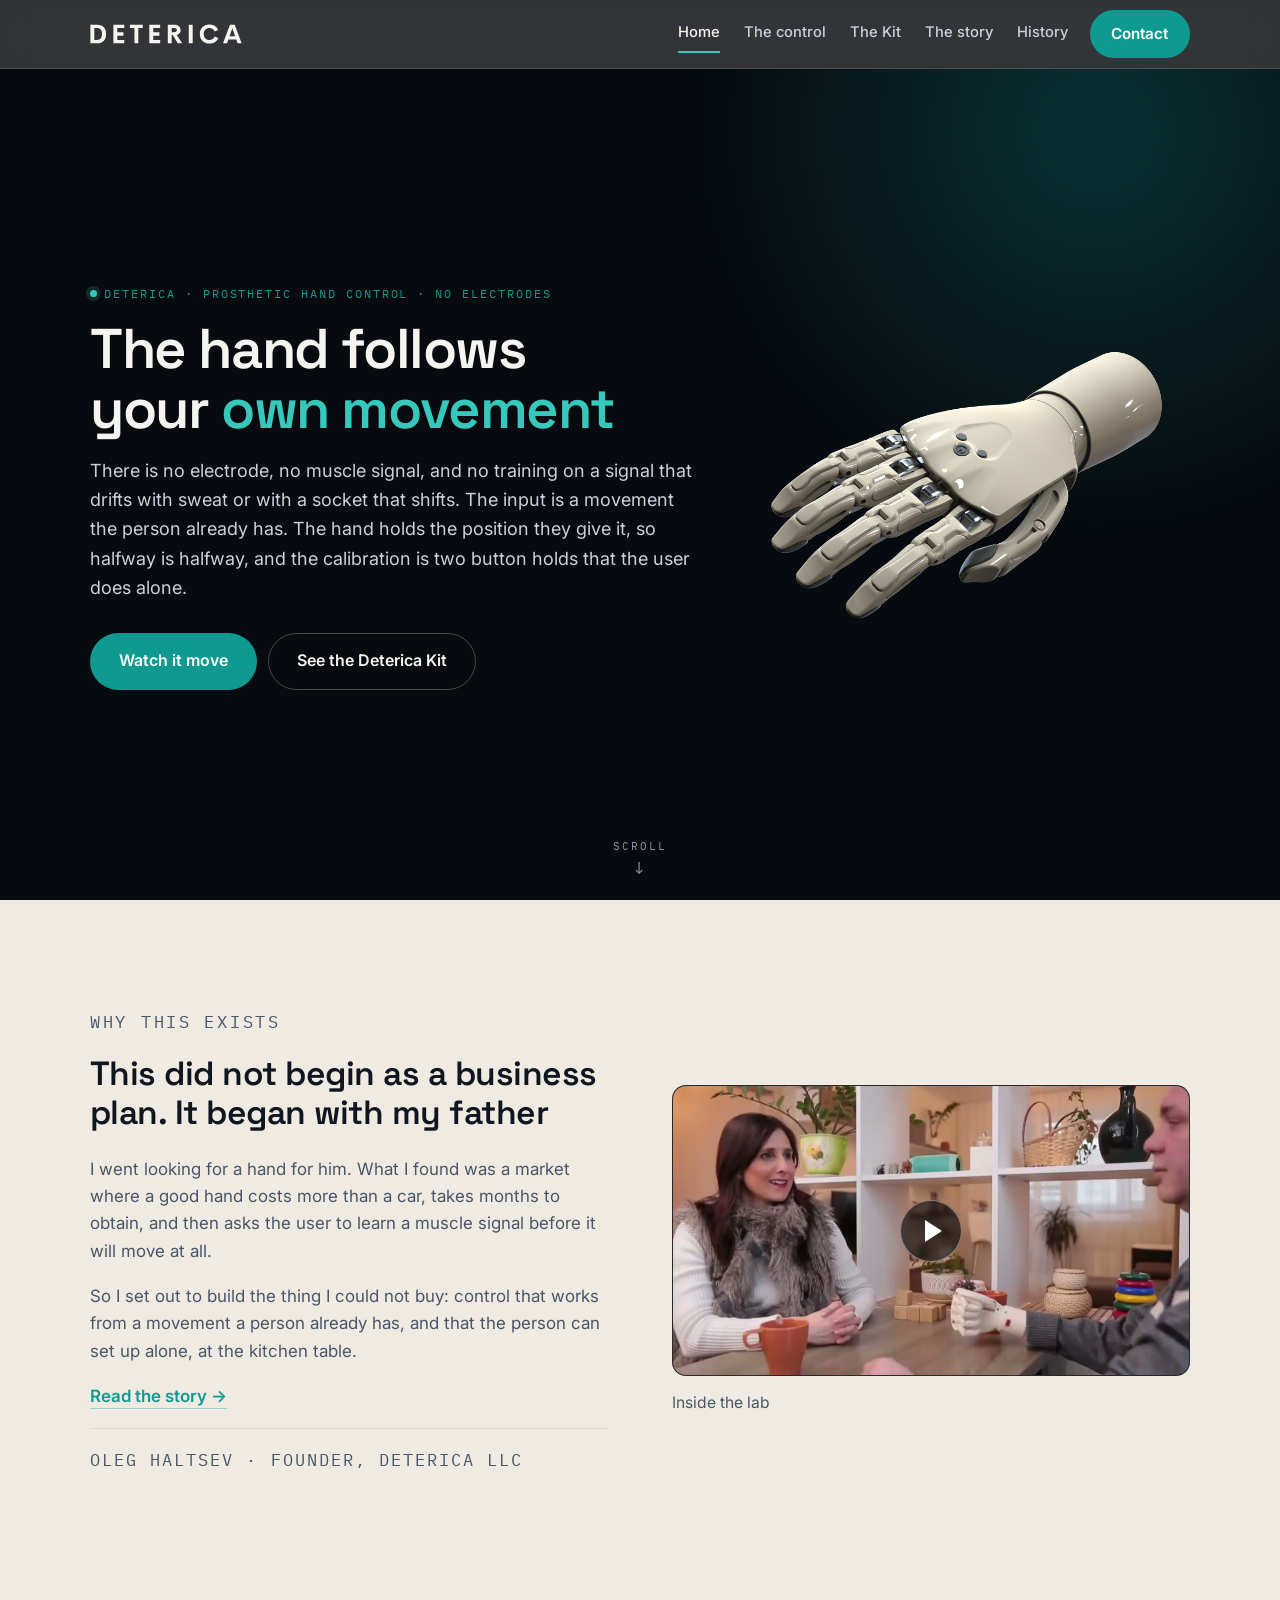
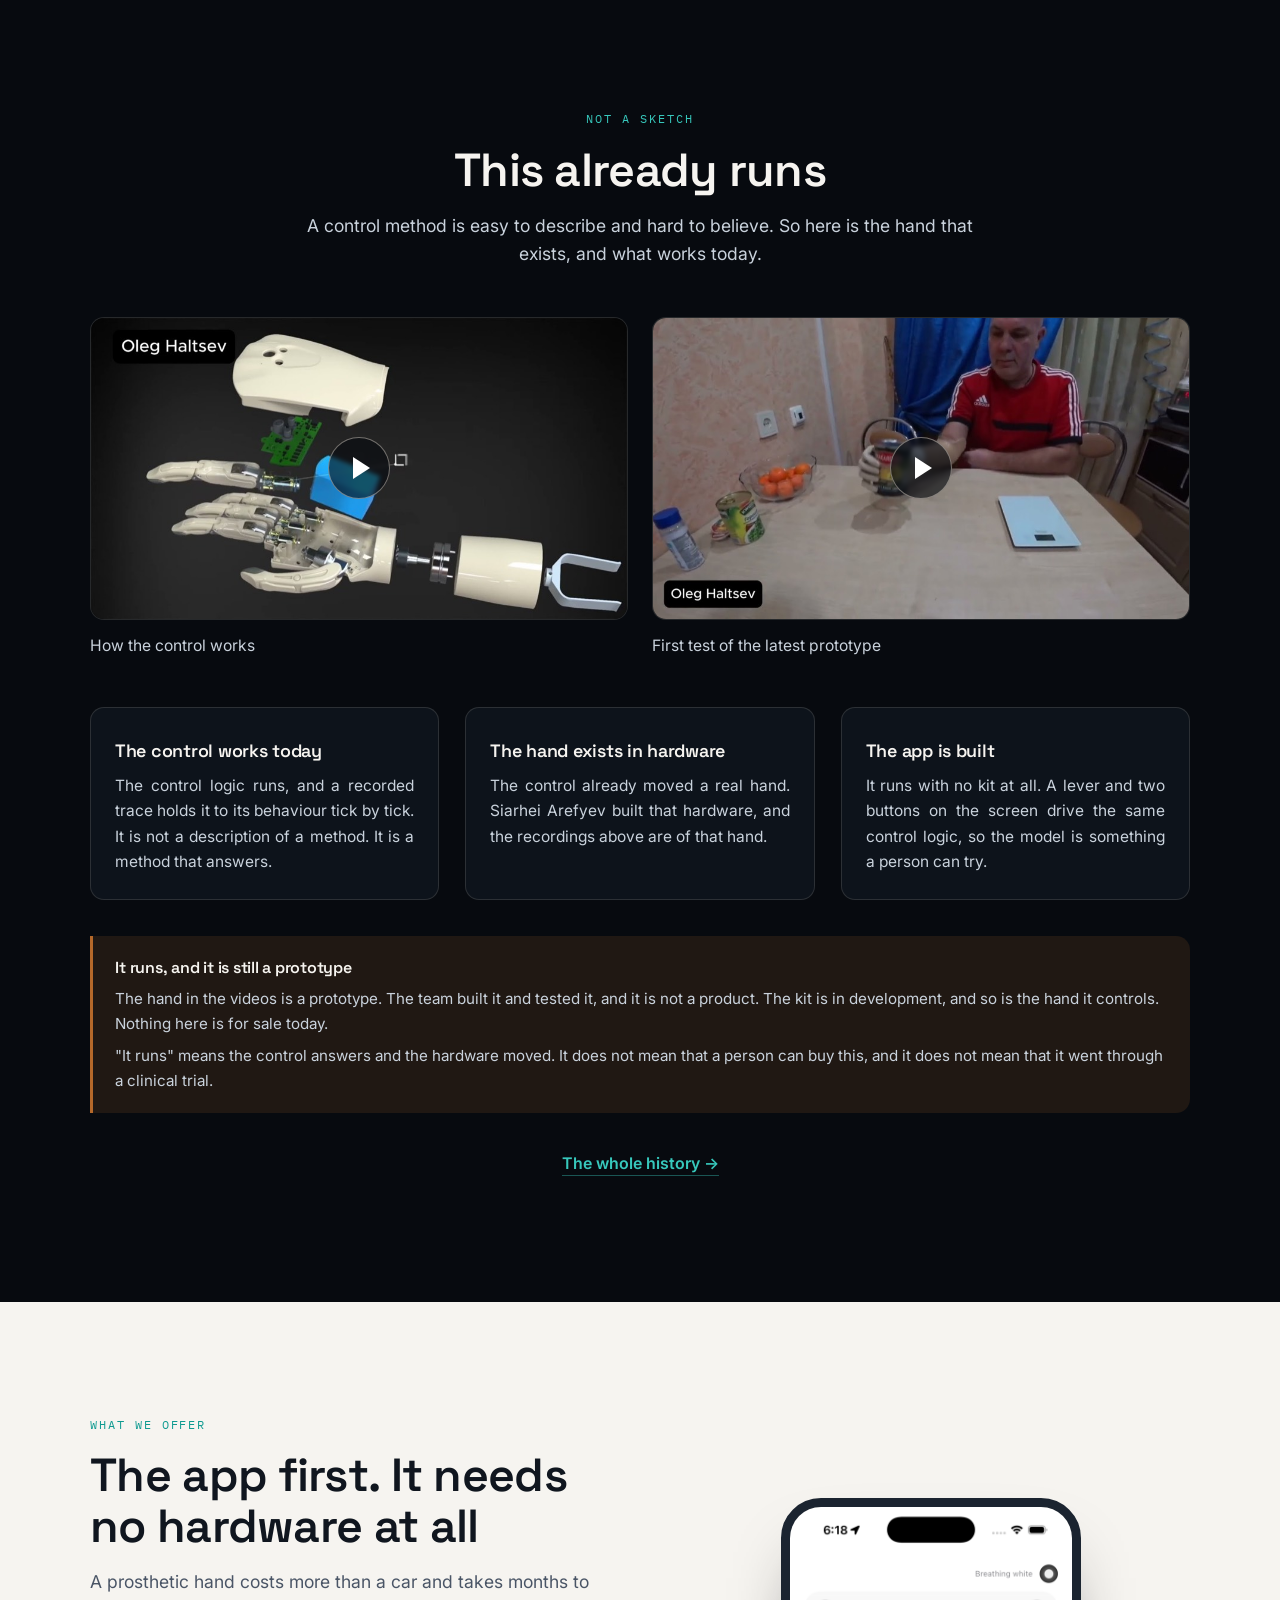
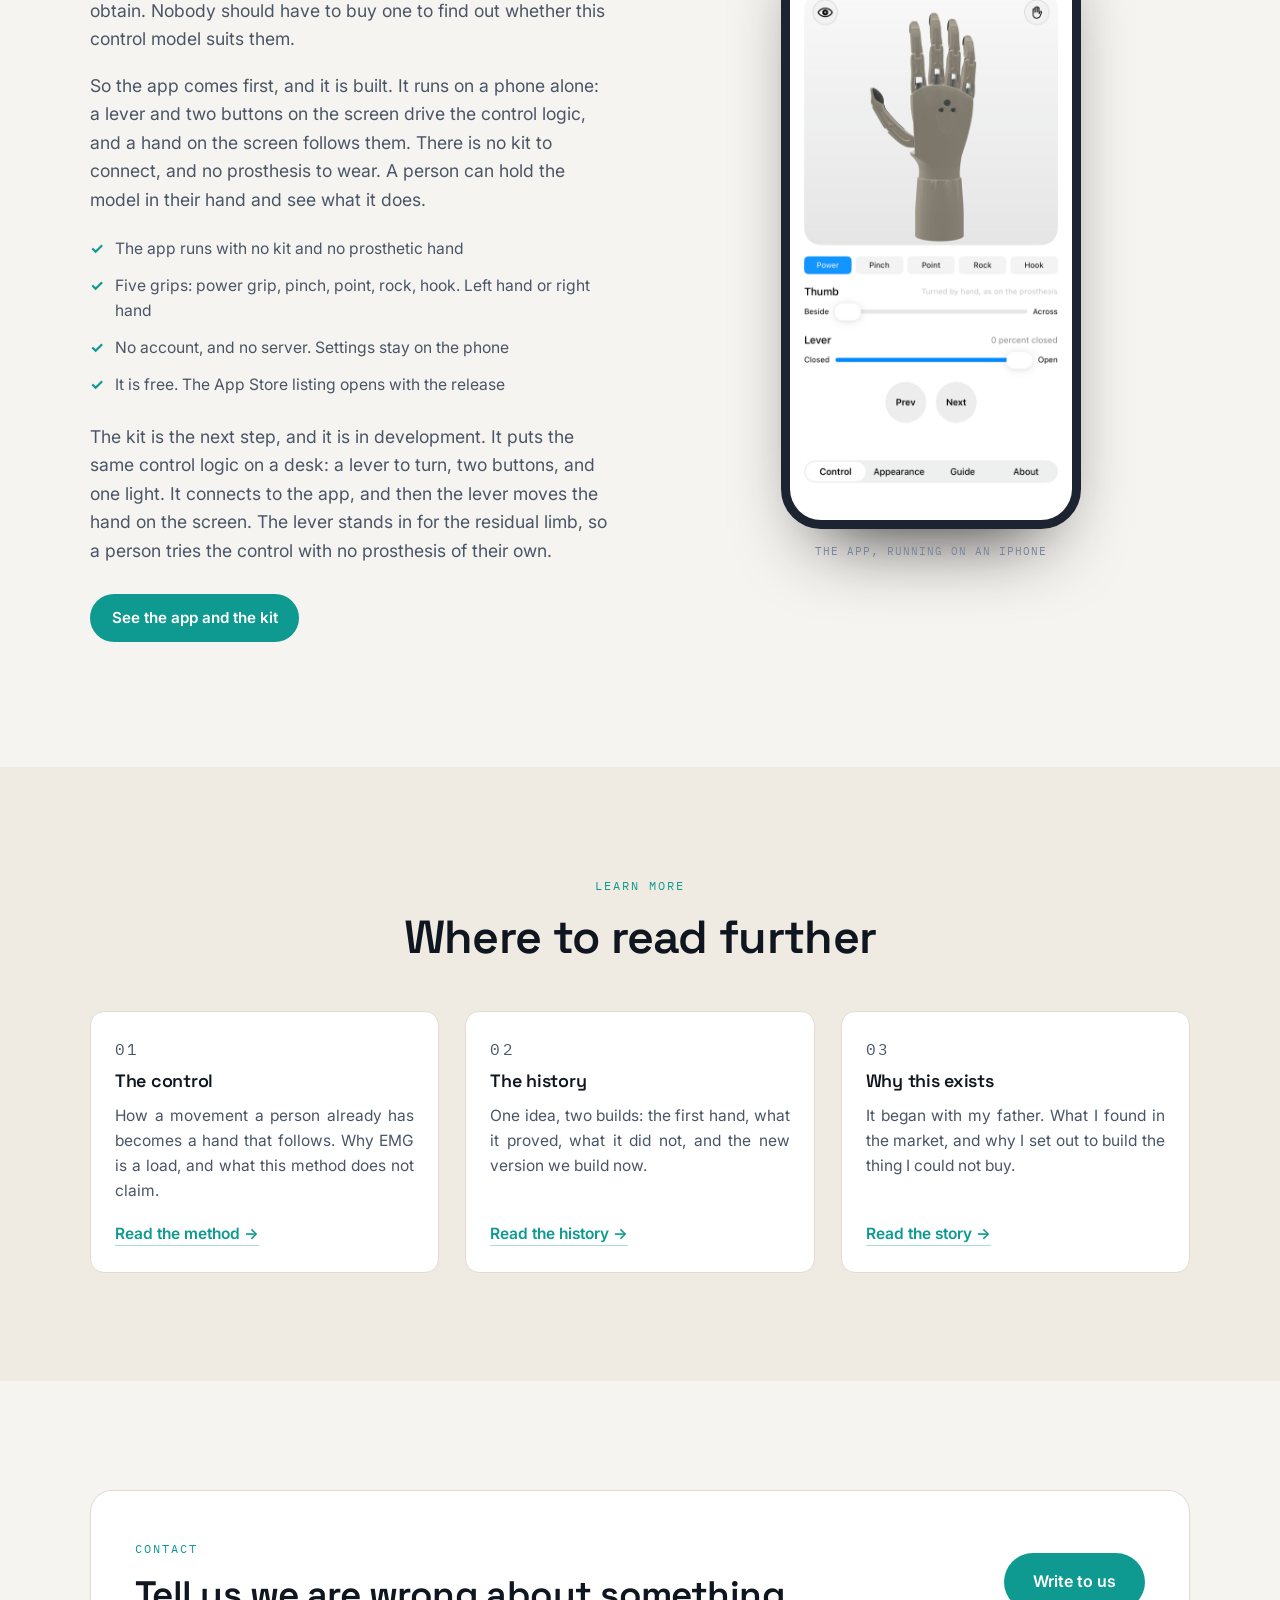
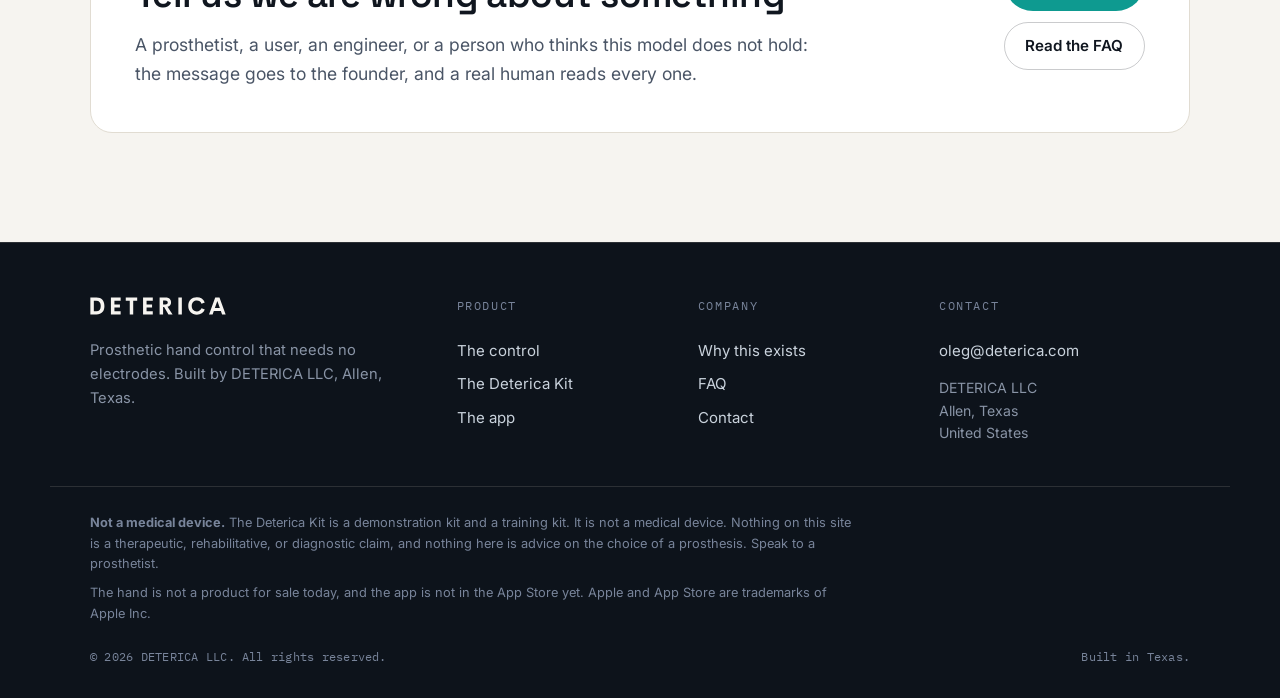
==== commit 67d21143: "Put the hand render in the tab, and sit the card links on the bottom edge The favicon is no longer t" ====
--- a/index.html
+++ b/index.html
@@ -16,9 +16,9 @@
   <link rel="preconnect" href="https://fonts.gstatic.com" crossorigin />
   <link href="https://fonts.googleapis.com/css2?family=Space+Grotesk:wght@400;500;600;700&family=Inter:wght@400;500;600&family=IBM+Plex+Mono:wght@400;500&display=swap" rel="stylesheet" />
 
-  <link rel="icon" href="assets/brand/favicon-32.png" sizes="32x32" />
-  <link rel="icon" href="assets/brand/favicon.svg" type="image/svg+xml" />
-  <link rel="apple-touch-icon" href="assets/brand/apple-touch-icon.png" />
+  <link rel="icon" href="assets/brand/hand-favicon-32.png" sizes="32x32" />
+  <link rel="icon" href="assets/brand/hand-favicon-16.png" sizes="16x16" />
+  <link rel="apple-touch-icon" href="assets/brand/hand-apple-touch-icon.png" />
   <link rel="stylesheet" href="styles.css" />
 </head>
 <body>
@@ -296,19 +296,19 @@
             <p class="mono card-no">01</p>
             <h3>The control</h3>
             <p>How a movement a person already has becomes a hand that follows. Why EMG is a load, and what this method does not claim.</p>
-            <p style="margin-top:1.1rem"><a class="card-link" href="control.html">Read the method &rarr;</a></p>
+            <p class="card-cta"><a class="card-link" href="control.html">Read the method &rarr;</a></p>
           </article>
           <article class="card">
             <p class="mono card-no">02</p>
             <h3>The history</h3>
             <p>One idea, two builds: the first hand, what it proved, what it did not, and the new version we build now.</p>
-            <p style="margin-top:1.1rem"><a class="card-link" href="history.html">Read the history &rarr;</a></p>
+            <p class="card-cta"><a class="card-link" href="history.html">Read the history &rarr;</a></p>
           </article>
           <article class="card">
             <p class="mono card-no">03</p>
             <h3>Why this exists</h3>
             <p>It began with my father. What I found in the market, and why I set out to build the thing I could not buy.</p>
-            <p style="margin-top:1.1rem"><a class="card-link" href="story.html">Read the story &rarr;</a></p>
+            <p class="card-cta"><a class="card-link" href="story.html">Read the story &rarr;</a></p>
           </article>
         </div>
       </div>
--- a/styles.css
+++ b/styles.css
@@ -311,10 +311,17 @@
 @media (max-width: 860px) { .grid-3, .grid-2 { grid-template-columns: 1fr; } }
 @media (max-width: 560px) { .grid-4 { grid-template-columns: 1fr; } }
 
+/* A column, so that a trailing link can be pushed to the bottom edge. Cards in
+   one grid row are already the same height; without this the links step up and
+   down with the length of the text above them. */
 .card {
   background: var(--paper-2); border: 1px solid var(--line);
   border-radius: var(--r); padding: 1.6rem 1.5rem;
-}
+  display: flex; flex-direction: column;
+}
+/* The gap above the link is padding, not margin: `margin-top` is spent on the
+   `auto` that does the pushing. */
+.card .card-cta { margin-top: auto; padding-top: 1.1rem; }
 .card h3 { font-size: 1.12rem; margin: .2rem 0 .5rem; font-weight: 600; }
 /* Justified across the block, not flush left. `hyphens` needs the `lang` on
    <html>, and it earns its keep here: a card column is narrow, and without
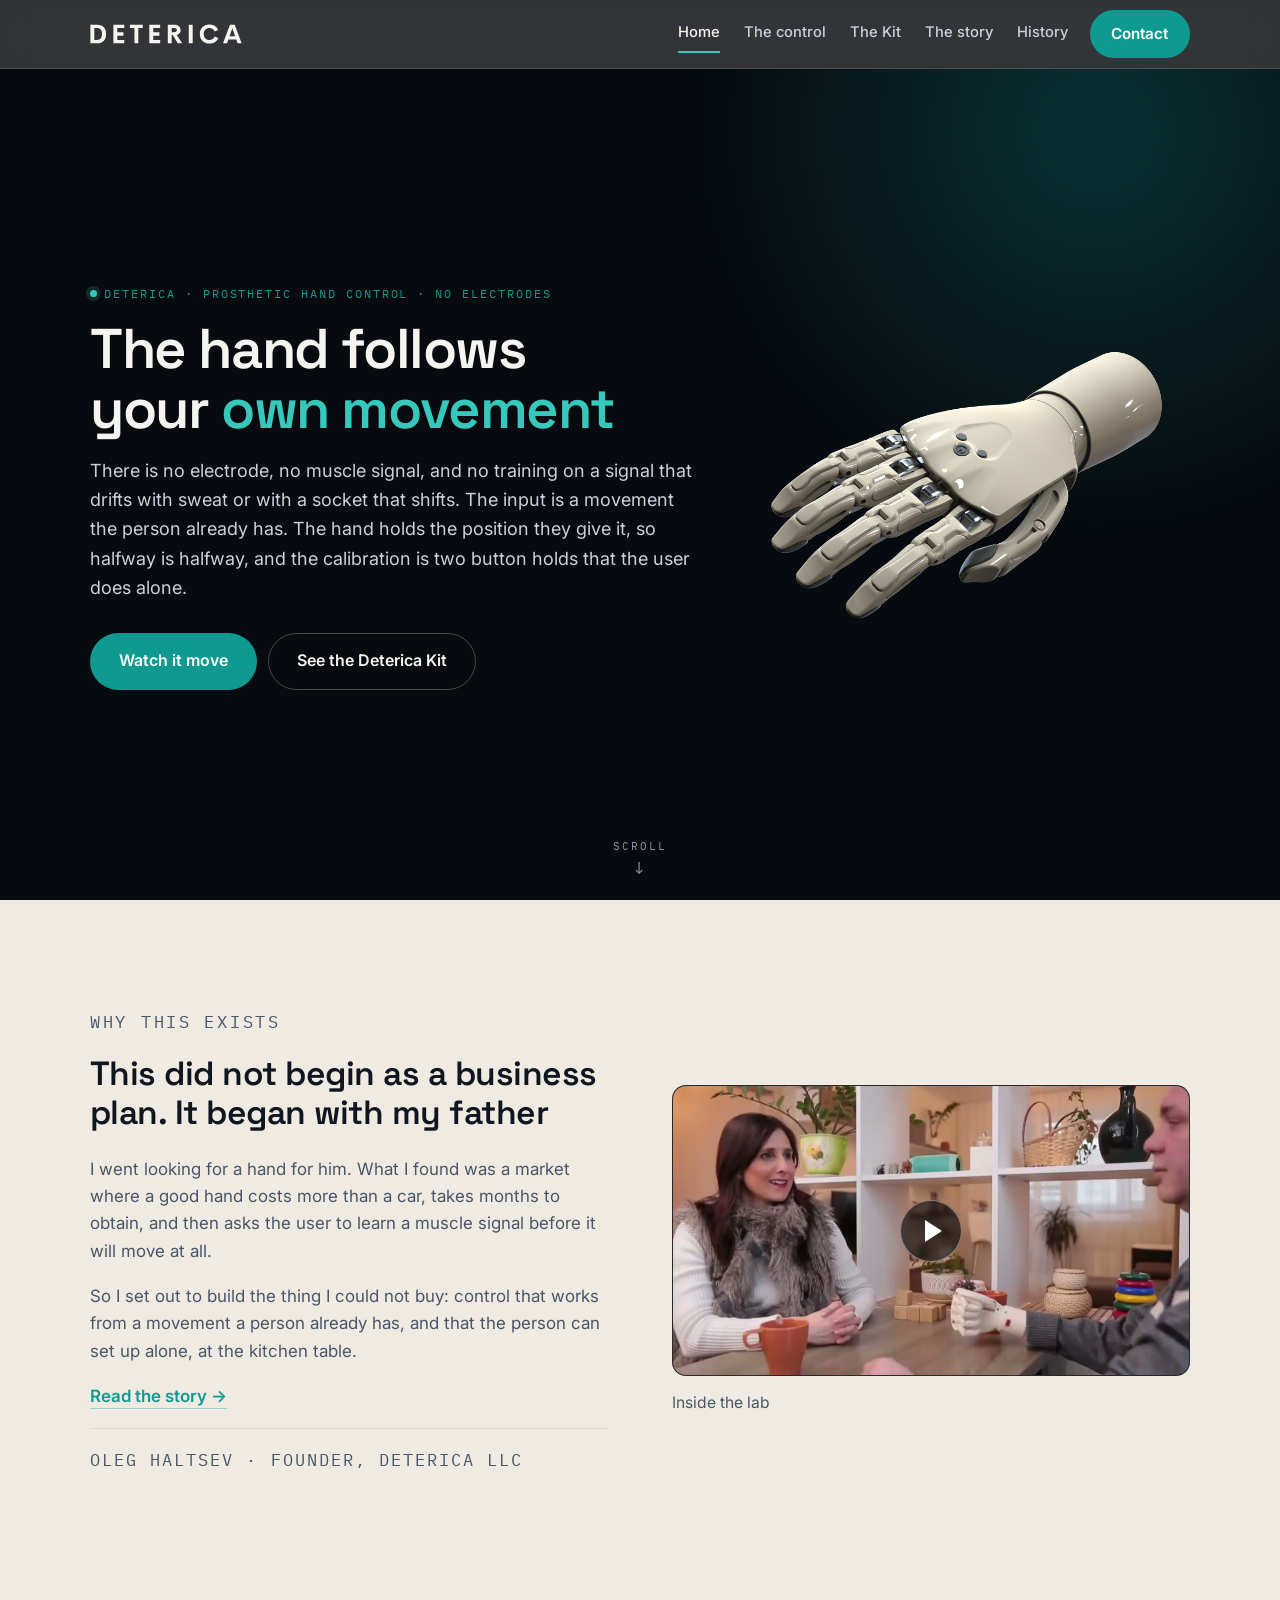
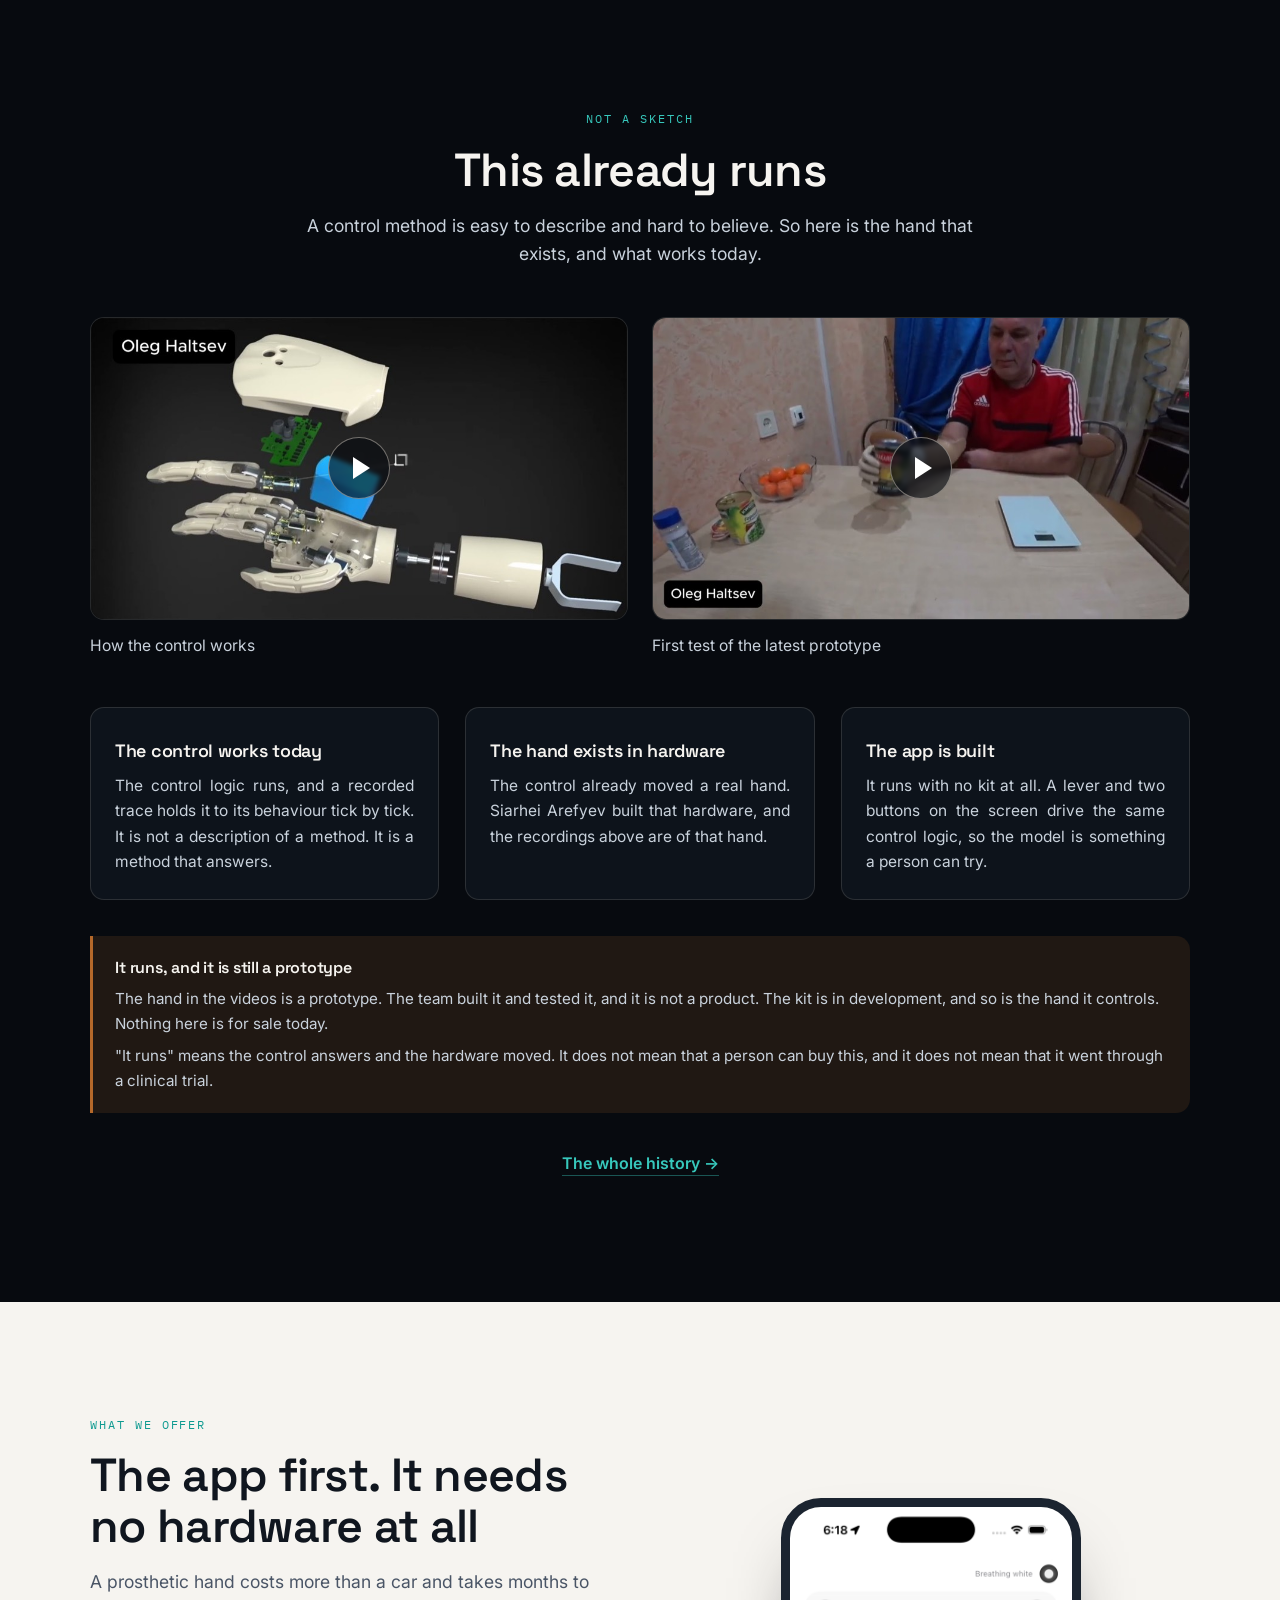
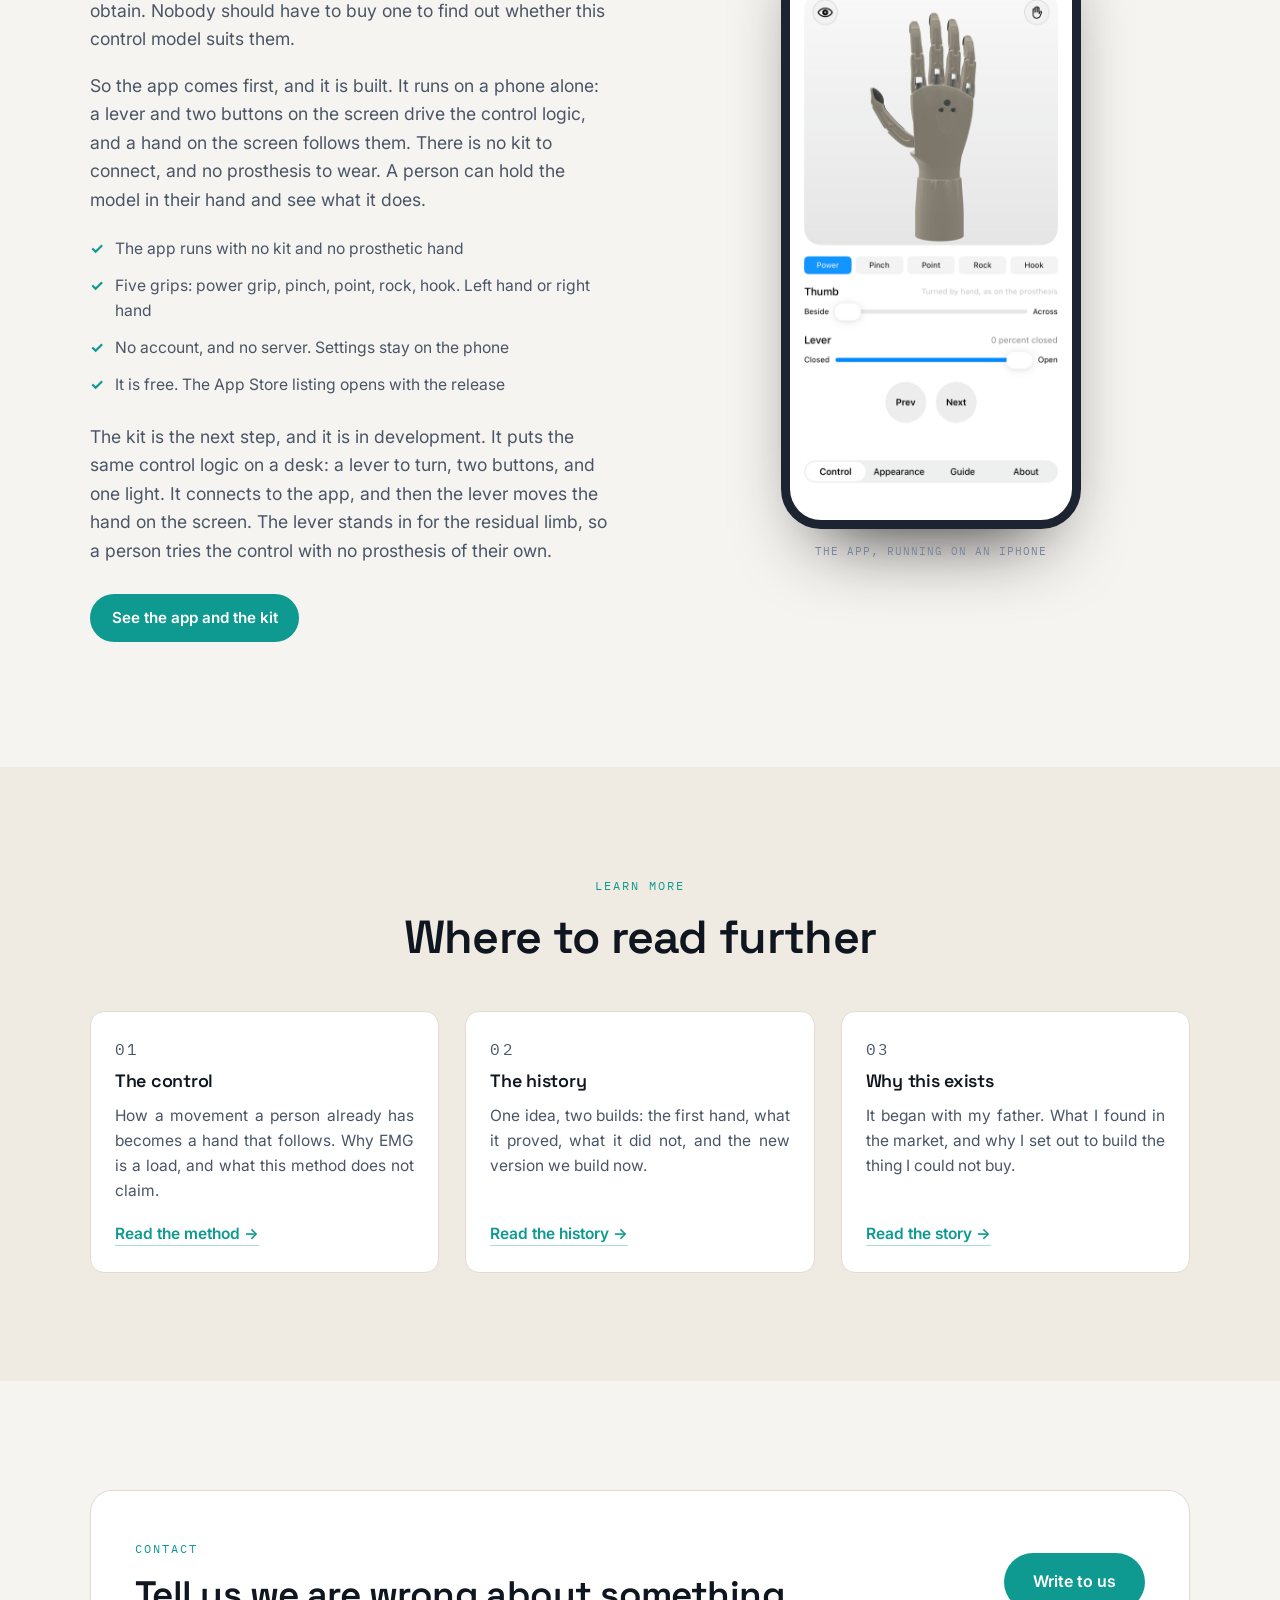
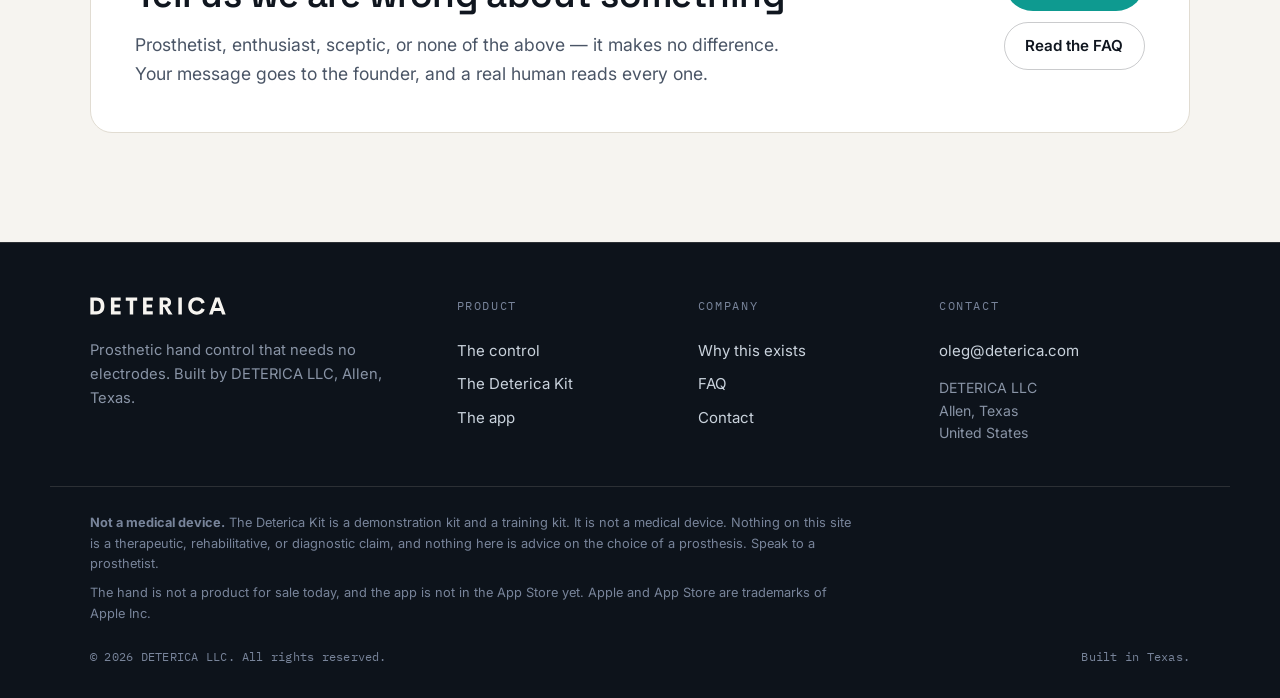
==== commit 5887b8b8: "Say plainly who may write, on both contact blocks The contact intro promised that the form opens an " ====
--- a/index.html
+++ b/index.html
@@ -18,6 +18,7 @@
 
   <link rel="icon" href="assets/brand/hand-favicon-32.png" sizes="32x32" />
   <link rel="icon" href="assets/brand/hand-favicon-16.png" sizes="16x16" />
+  <link rel="icon" href="assets/brand/hand-favicon-192.png" sizes="192x192" />
   <link rel="apple-touch-icon" href="assets/brand/hand-apple-touch-icon.png" />
   <link rel="stylesheet" href="styles.css" />
 </head>
@@ -325,8 +326,8 @@
             <p class="eyebrow">Contact</p>
             <h2 class="section-title">Tell us we are wrong about something</h2>
             <p class="section-sub">
-              A prosthetist, a user, an engineer, or a person who thinks this model does not
-              hold: the message goes to the founder, and a real human reads every one.
+              Prosthetist, enthusiast, sceptic, or none of the above — it makes no difference.
+              Your message goes to the founder, and a real human reads every one.
             </p>
           </div>
           <div class="closer-actions">
--- a/styles.css
+++ b/styles.css
@@ -563,11 +563,14 @@
 
 /* ---------- Forms ---------- */
 /* One form. It gets no more width than it reads well in. */
-.forms { margin-top: 3rem; max-width: 620px; }
+/* The contact page centres: the heading, the sub, the card, and the row of
+   direct details all sit on the middle of the page. The labels and the fields
+   inside the card stay left, because a form is read down one edge. */
+.forms { margin-top: 3rem; max-width: 620px; margin-inline: auto; }
 
 .form-card { background: var(--ink-2); border: 1px solid var(--ink-line); border-radius: var(--r-lg); padding: clamp(20px,2.6vw,30px); }
-.form-card h3 { margin: .3rem 0 .5rem; font-size: 1.3rem; font-weight: 600; color: var(--paper); }
-.form-card > p { margin: 0 0 1.4rem; color: var(--text-light); font-size: .96rem; }
+.form-card h3 { margin: .3rem 0 .5rem; font-size: 1.3rem; font-weight: 600; color: var(--paper); text-align: center; }
+.form-card > p { margin: 0 0 1.4rem; color: var(--text-light); font-size: .96rem; text-align: center; }
 .field { display: grid; gap: .35rem; margin-bottom: .95rem; }
 .field label { font-family: var(--ff-mono); font-size: .7rem; letter-spacing: .1em; text-transform: uppercase; color: var(--text-dim); }
 .field input, .field textarea, .field select {
@@ -579,11 +582,16 @@
 .field textarea { min-height: 108px; resize: vertical; }
 .field input::placeholder, .field textarea::placeholder { color: #5C6879; }
 .field select { appearance: none; background-image: linear-gradient(45deg, transparent 50%, var(--text-dim) 50%), linear-gradient(135deg, var(--text-dim) 50%, transparent 50%); background-position: calc(100% - 18px) 50%, calc(100% - 13px) 50%; background-size: 5px 5px, 5px 5px; background-repeat: no-repeat; }
-.form-foot { display: flex; flex-wrap: wrap; align-items: center; gap: .8rem; margin-top: 1.2rem; }
+/* A column, not a row: the layout is centred, and a button beside its note
+   centres the pair and leaves the button itself off the middle. The note is
+   also the live status line, so a long error wraps under the button instead of
+   pushing it sideways. */
+.form-foot { display: flex; flex-direction: column; align-items: center; gap: .8rem; margin-top: 1.2rem; }
+.form-foot .form-note { text-align: center; }
 .form-note { font-family: var(--ff-mono); font-size: .72rem; letter-spacing: .04em; color: var(--text-faint); margin: 0; }
 .form-note.ok { color: var(--accent-br); }
 
-.contact-direct { display: flex; flex-wrap: wrap; gap: 1rem 2.6rem; margin-top: 2.6rem; padding-top: 1.8rem; border-top: 1px solid var(--ink-line); }
+.contact-direct { display: flex; flex-wrap: wrap; justify-content: center; text-align: center; gap: 1rem 2.6rem; margin-top: 2.6rem; padding-top: 1.8rem; border-top: 1px solid var(--ink-line); }
 .contact-direct div p { margin: 0; }
 .contact-direct .k { font-family: var(--ff-mono); font-size: .7rem; letter-spacing: .12em; text-transform: uppercase; color: var(--text-faint); }
 .contact-direct .v { color: var(--paper); font-size: 1rem; }
